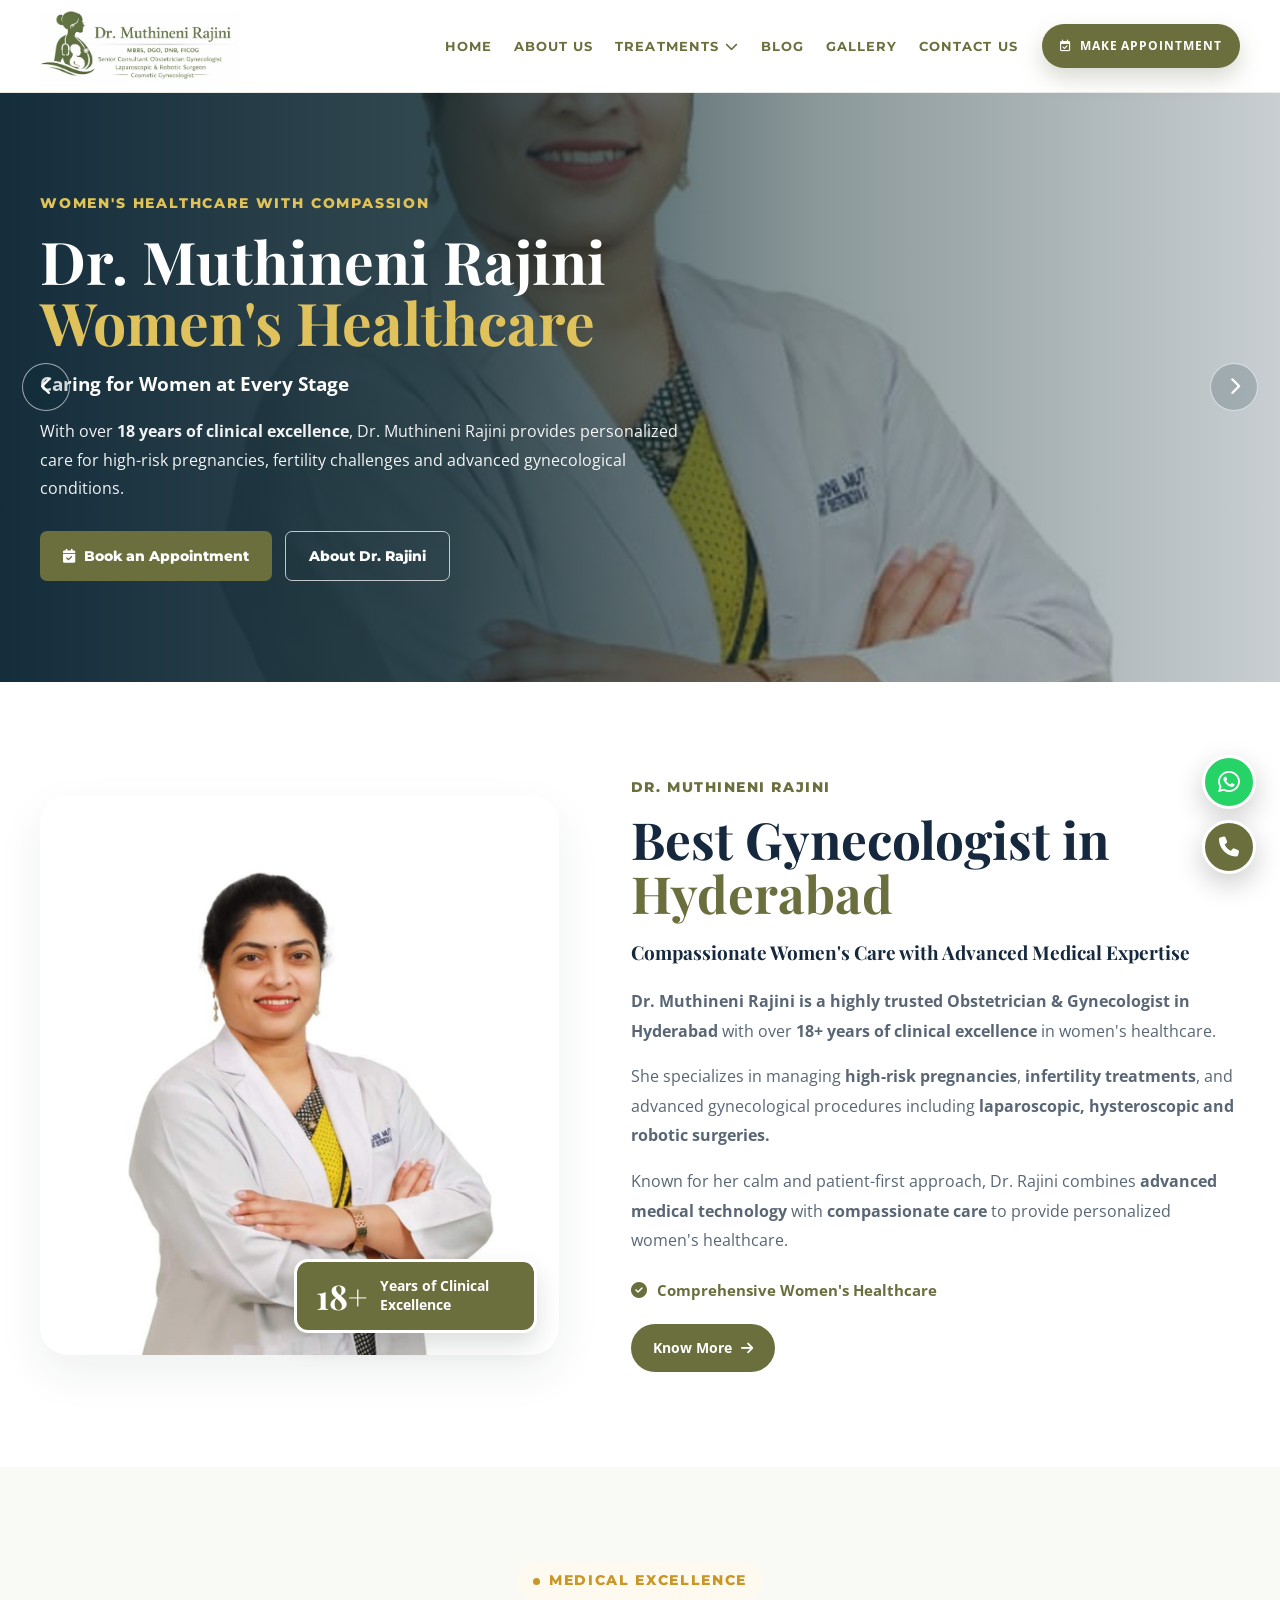
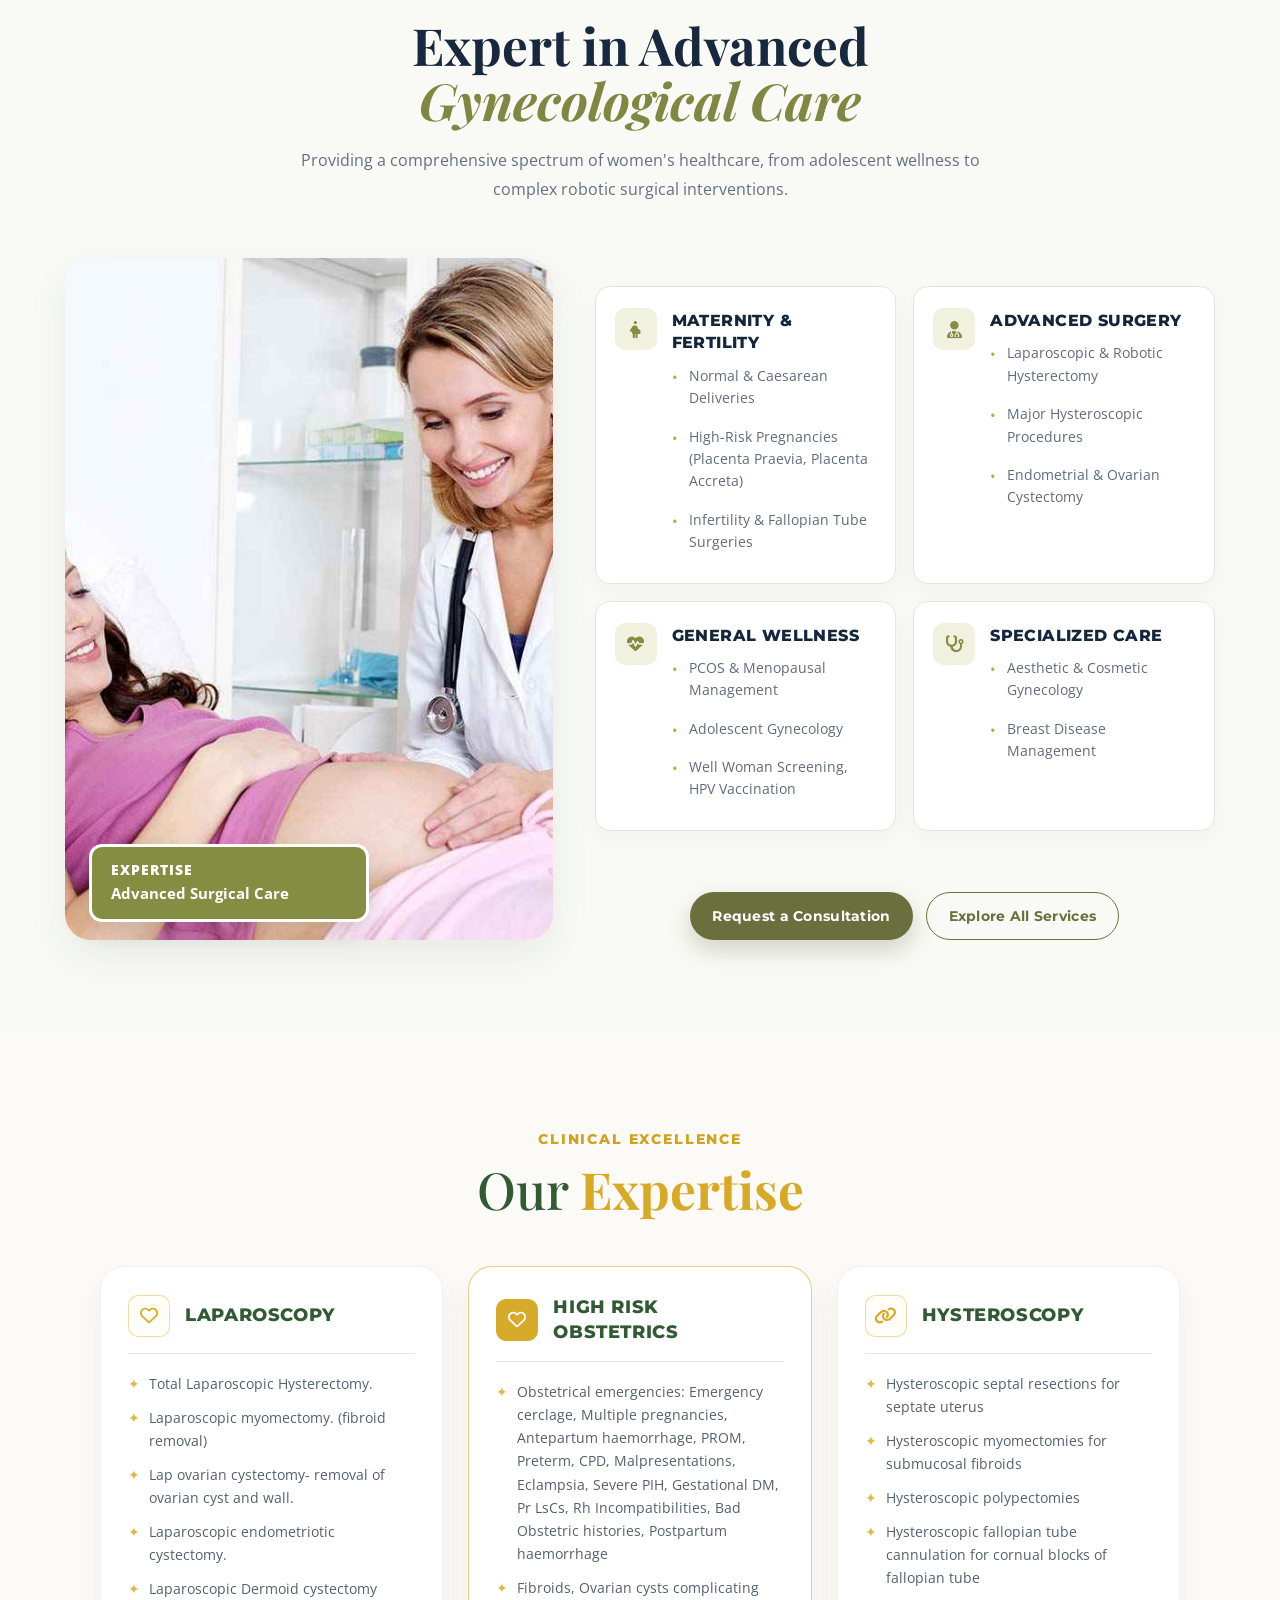
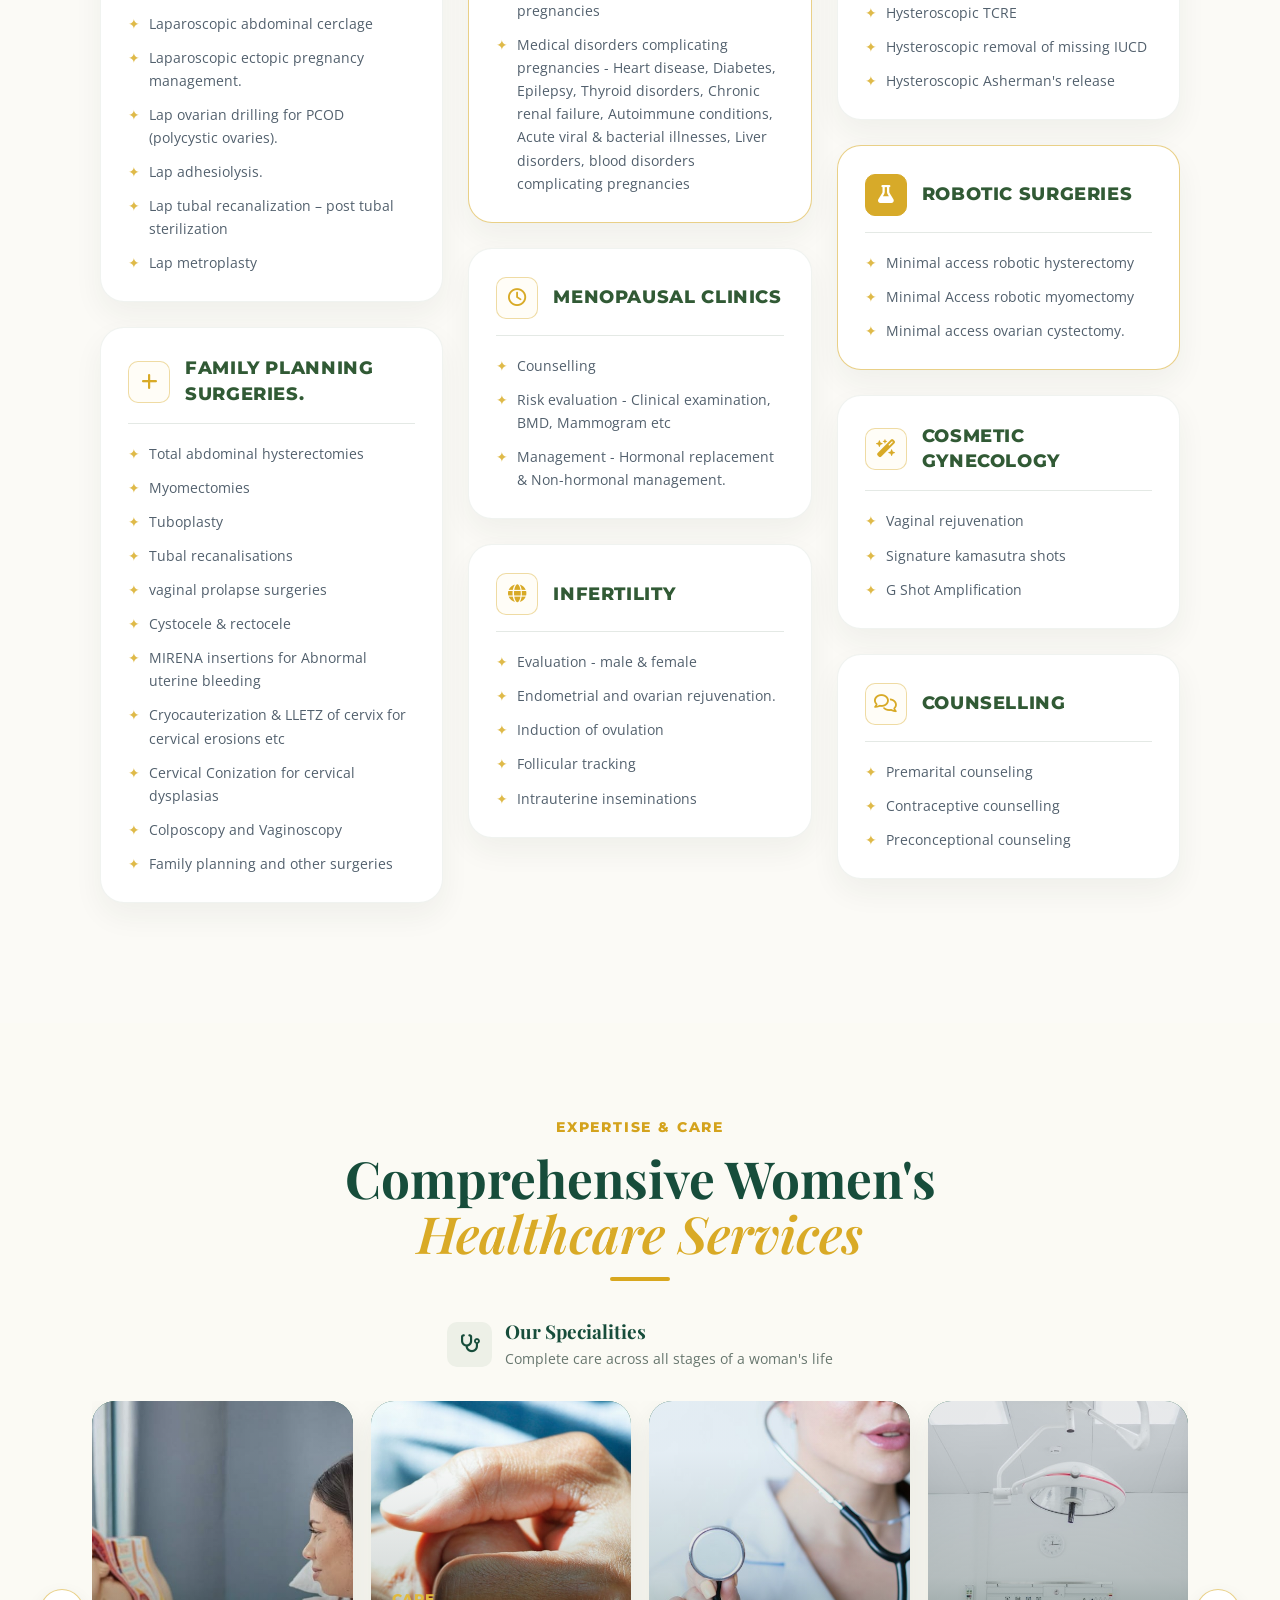
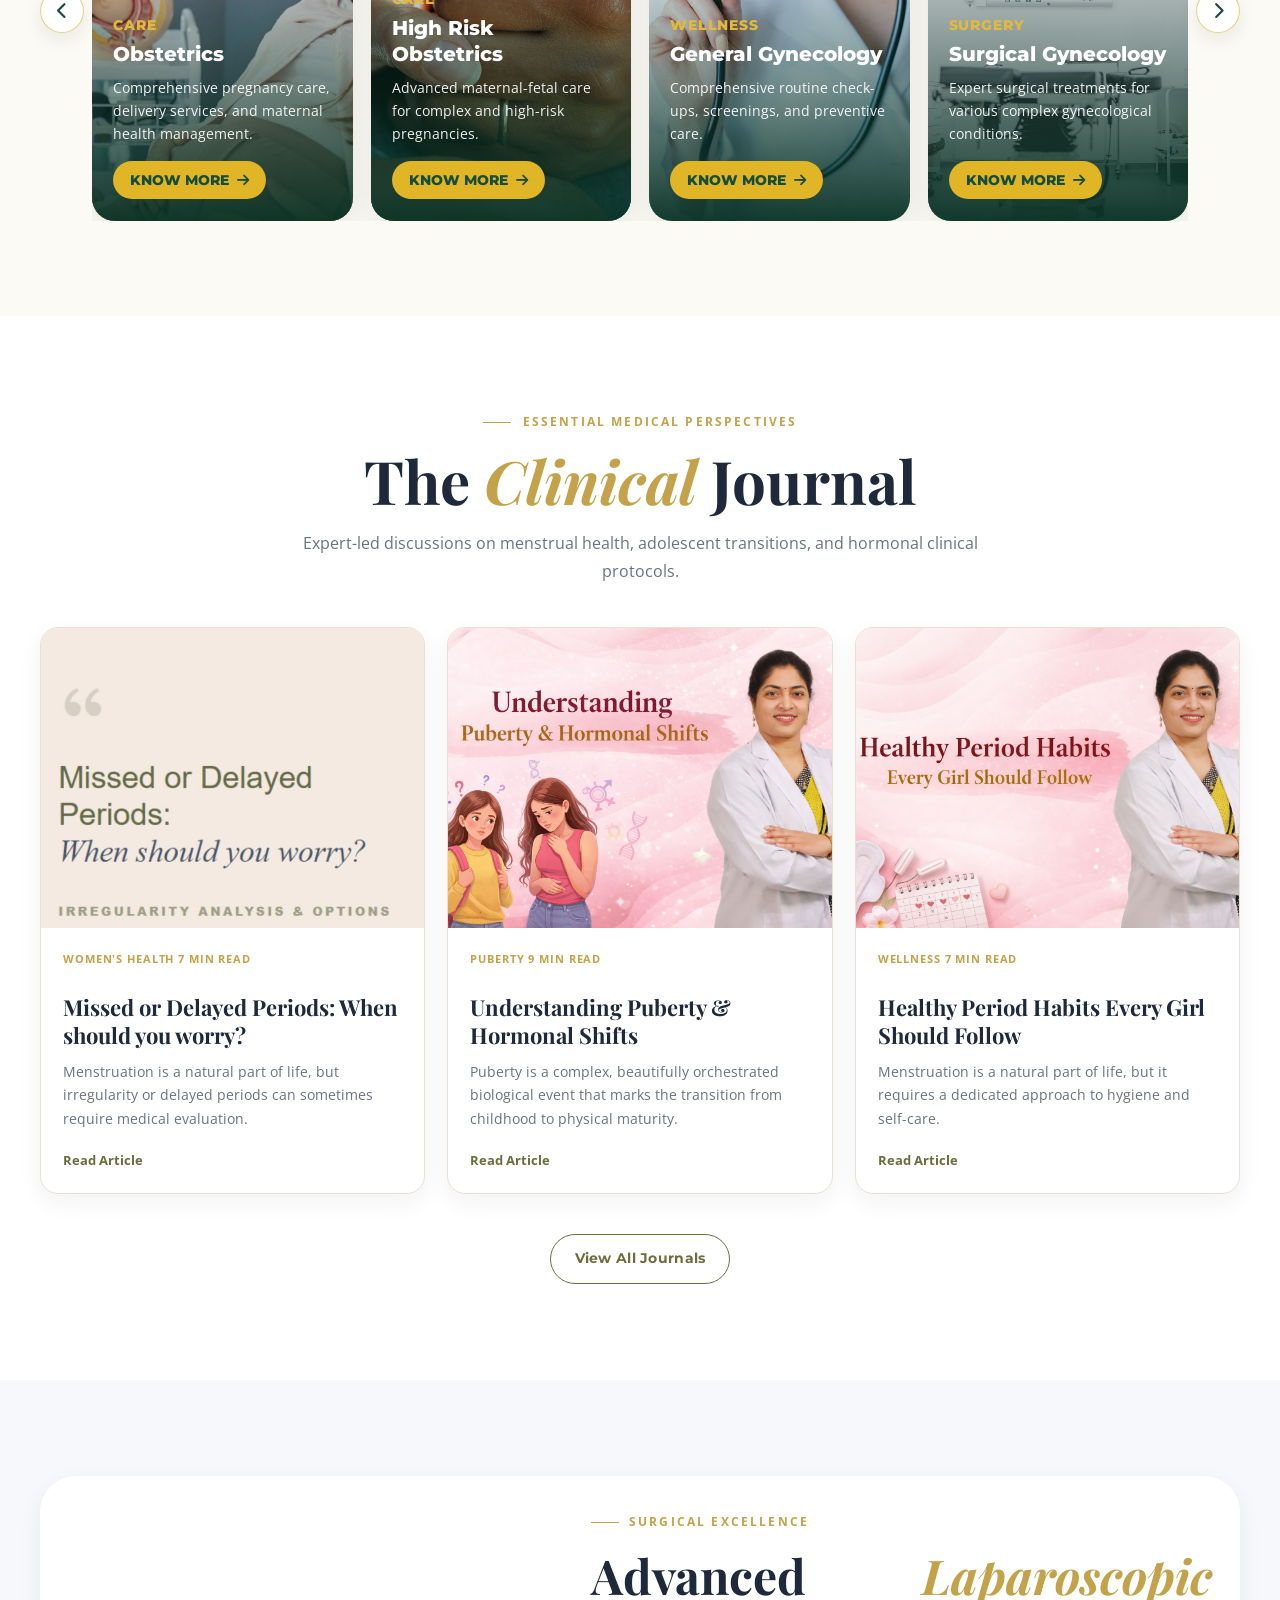
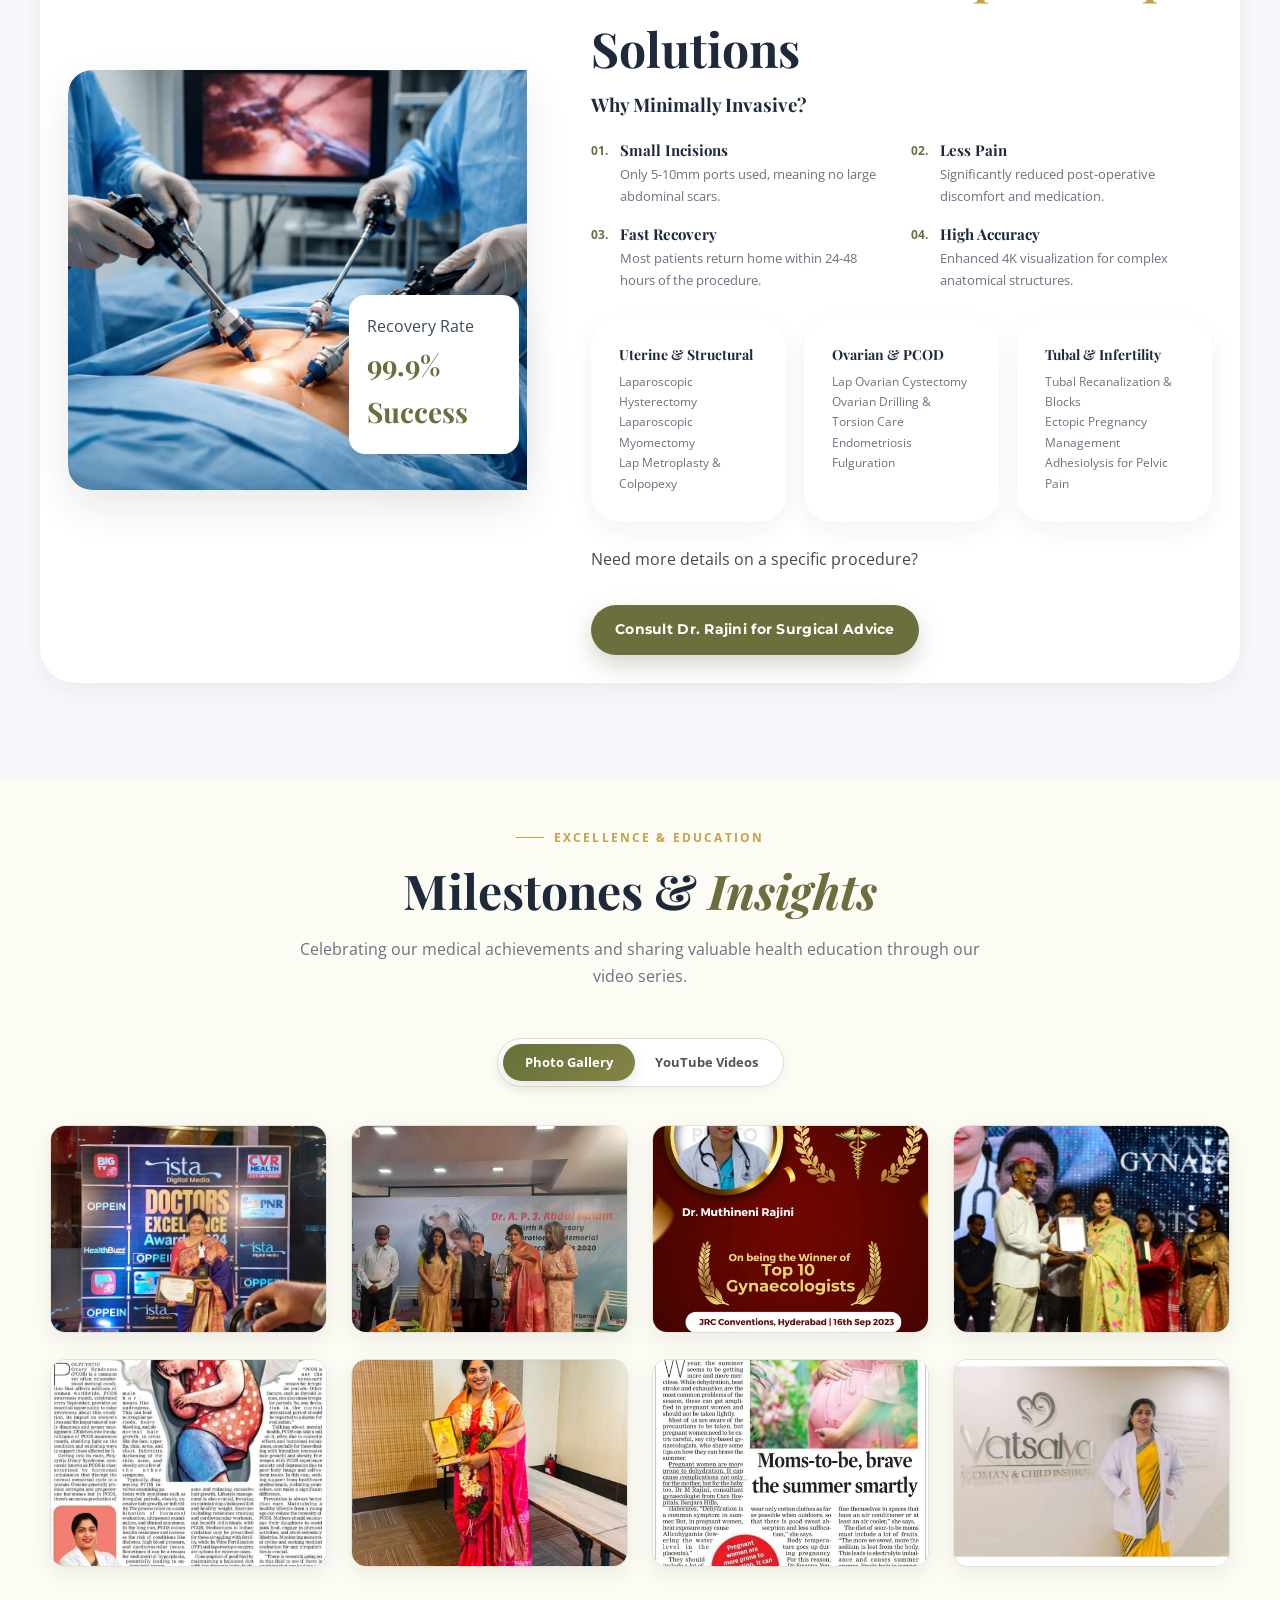
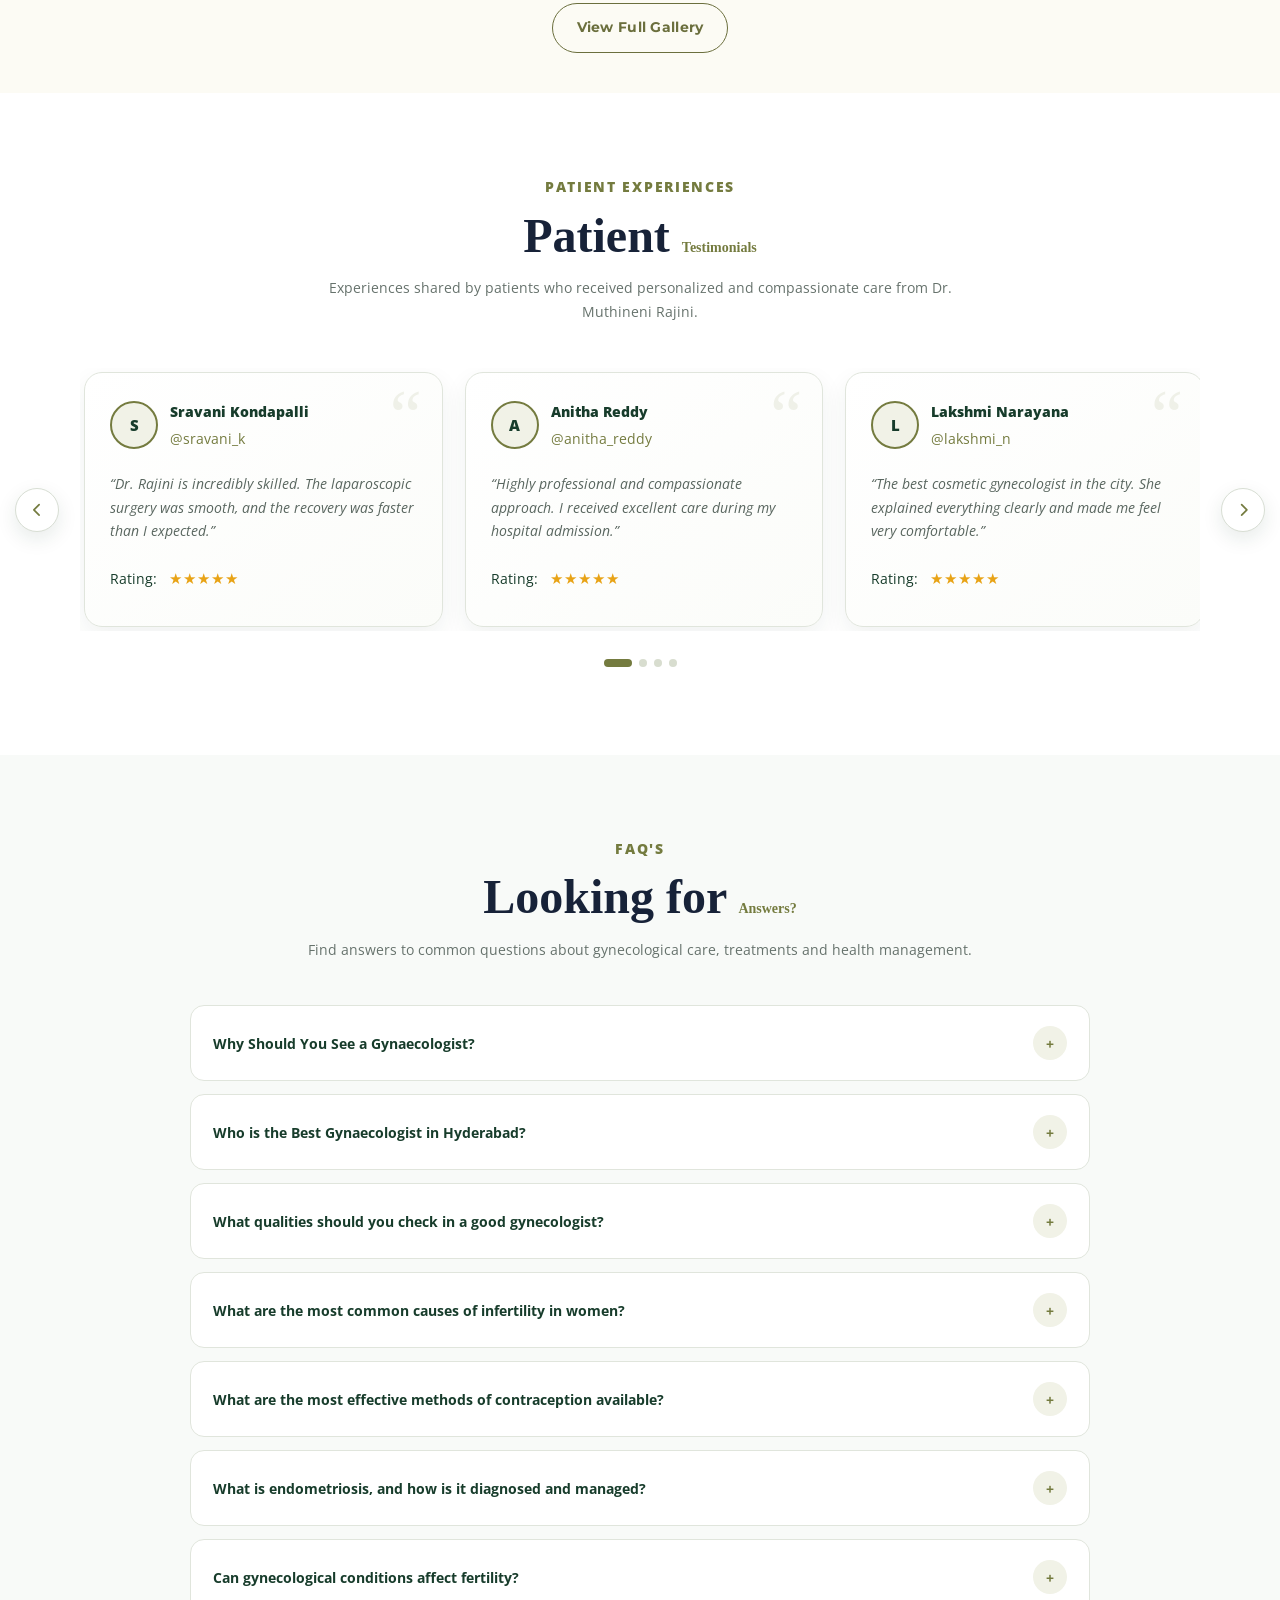
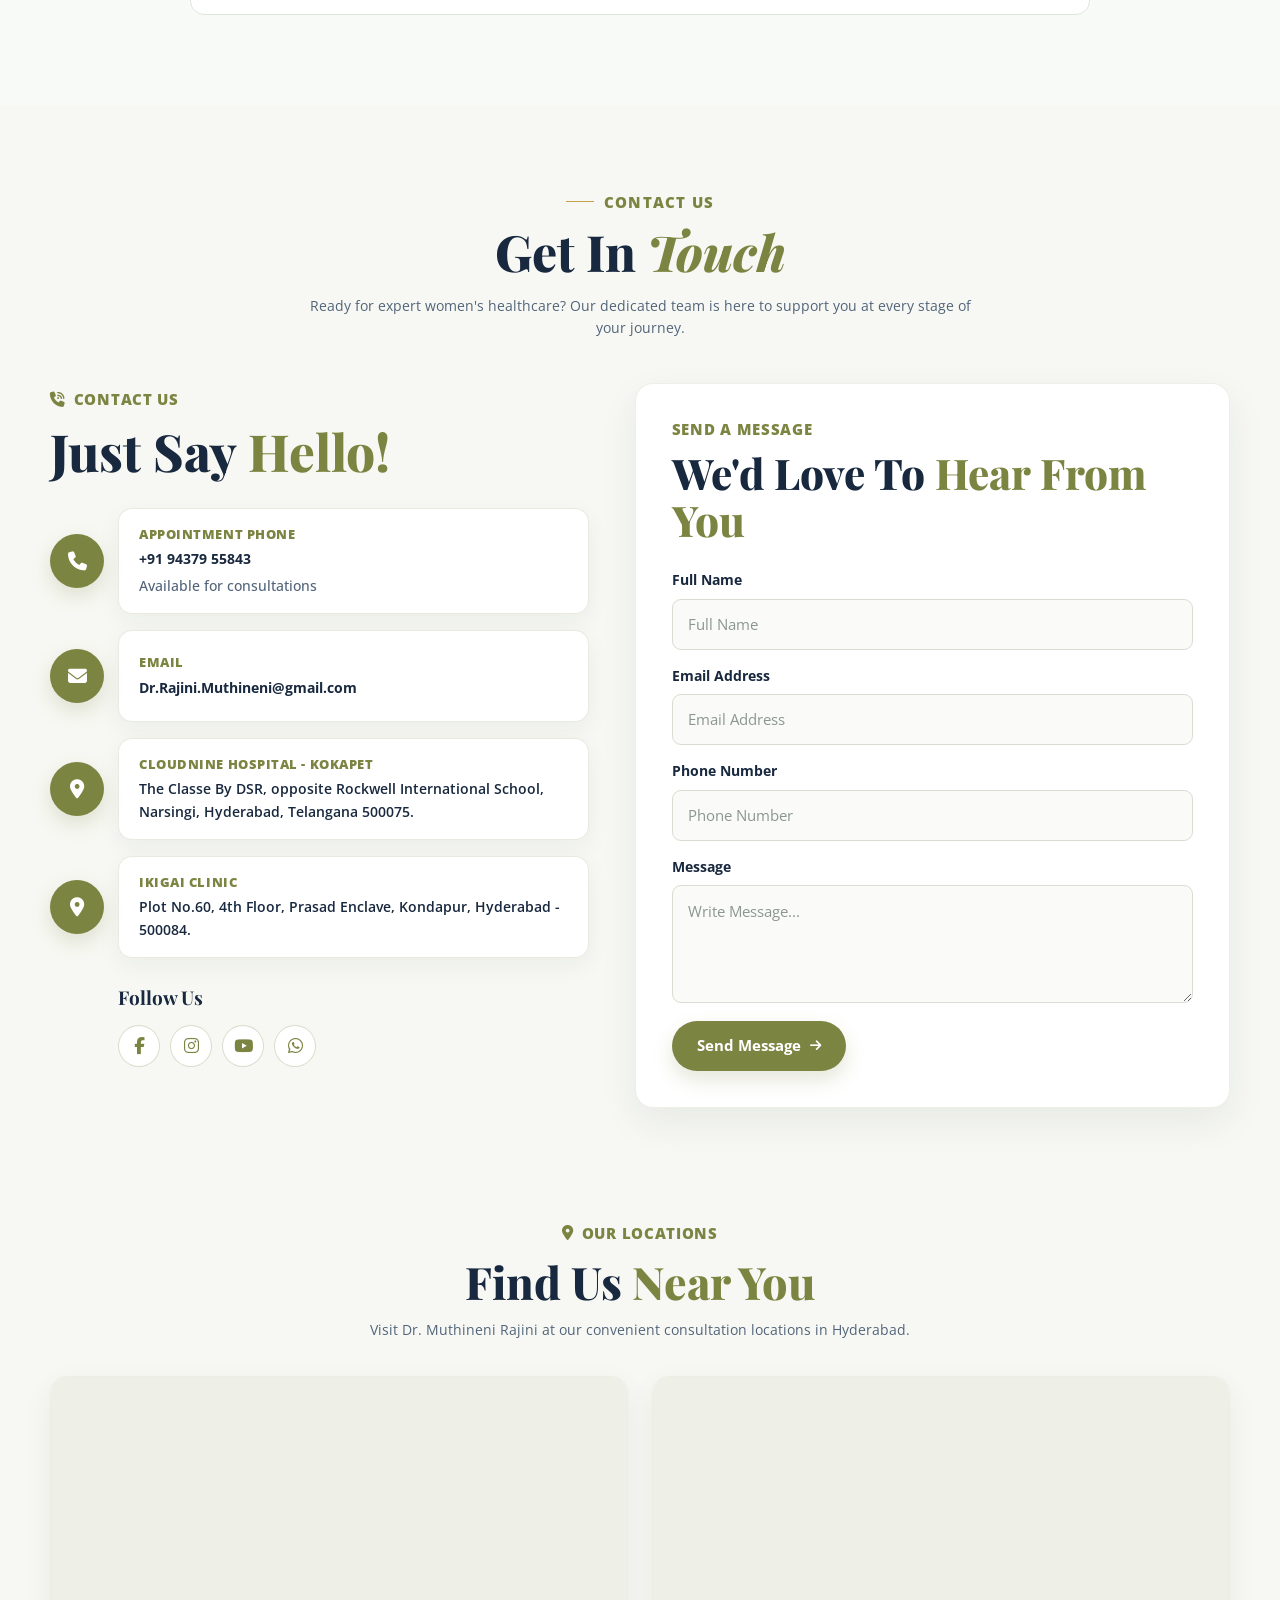
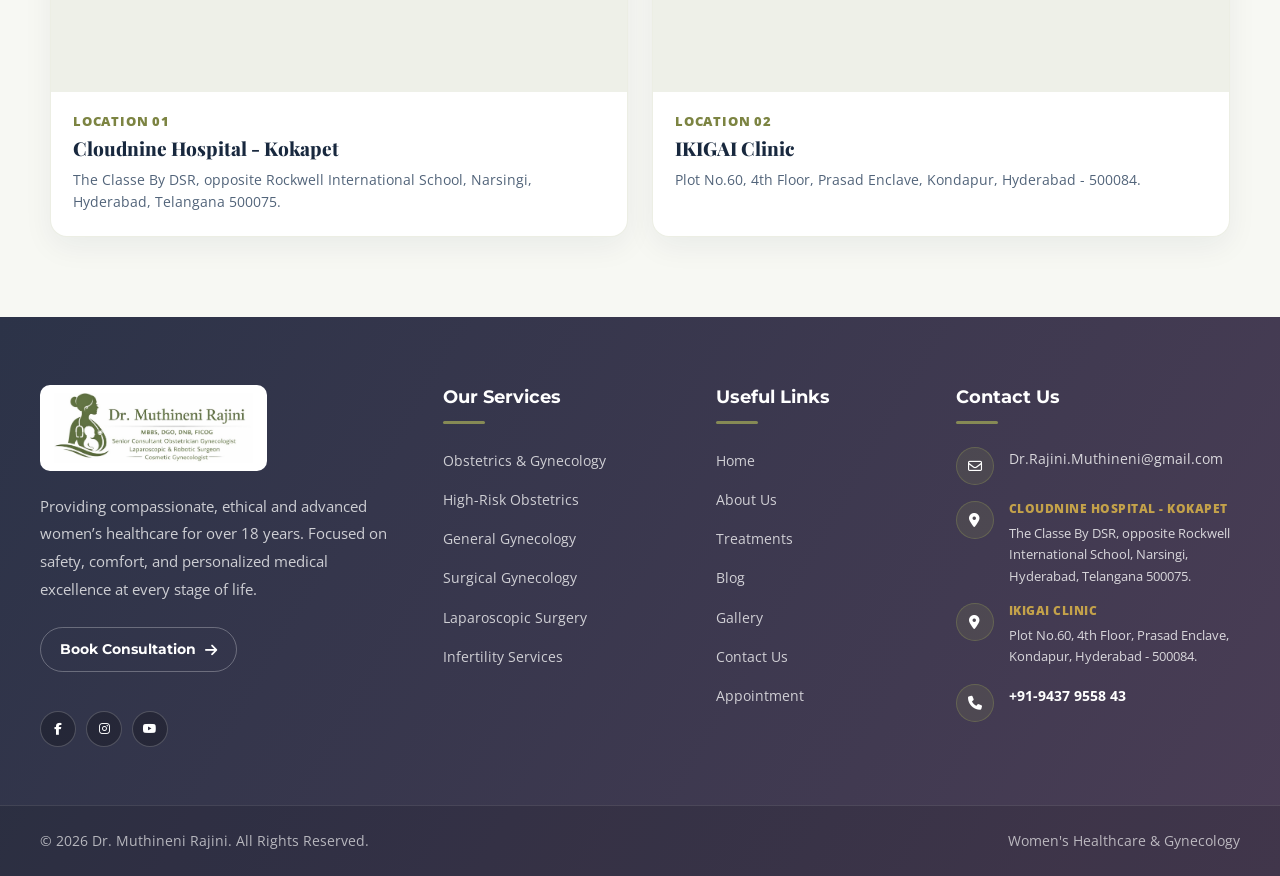
==== index.html @ 9355c9af "first commit" ====
<!DOCTYPE html>
<html lang="en">
<head>
    <meta charset="UTF-8">

    <meta
        name="viewport"
        content="width=device-width, initial-scale=1.0"
    >

    <meta
        name="description"
        content="Dr. Muthineni Rajini - Obstetrician & Gynecologist in Hyderabad. Expert care in high-risk pregnancy, infertility, laparoscopic, hysteroscopic and robotic surgeries."
    >

    <title>Dr. Muthineni Rajini - Obstetrician & Gynecologist</title>
    <link
        rel="icon"
        type="image/jpeg"
        href="assets/images/logo-url.jpg"
    >
    
    <!-- Main Stylesheet -->
    <link rel="stylesheet" href="css/style.css">
    <link rel="stylesheet" href="css/home.css">
    <link rel="stylesheet" href="css/gallery.css">
    <link rel="stylesheet" href="css/contact.css">
    <link
        rel="stylesheet"
        href="css/shared-sections.css"
    >
    <link rel="shortcut icon" href="assets/images/owner.jpg" type="image/jpeg">

    <!-- Google Fonts -->
    <link rel="preconnect" href="https://fonts.googleapis.com">
    <link rel="preconnect" href="https://fonts.gstatic.com" crossorigin>

    <link
        href="https://fonts.googleapis.com/css2?family=Playfair+Display:ital,wght@0,500;0,600;0,700;1,500;1,600;1,700&family=Montserrat:wght@500;600;700;800&family=Open+Sans:wght@400;500;600;700&display=swap"
        rel="stylesheet"
    >
    <link
    rel="stylesheet"
    href="https://cdnjs.cloudflare.com/ajax/libs/font-awesome/6.5.2/css/all.min.css"
/>
</head>

<body>

<!-- Header is injected here by js/components.js from components/header.html -->
<div id="site-header"></div>


<main>

<!-- =========================================================
     HOME HERO SLIDER
========================================================= -->

<section class="home-hero" id="home">

    <div class="home-hero-track" id="homeHeroTrack">

        <!-- ================= SLIDE 1 ================= -->
        <article class="home-hero-slide active">

            <div class="home-hero-bg">
                <img
                    src="assets/images/owner.jpg"
                    alt="Dr. Muthineni Rajini"
                >
            </div>

            <div class="home-hero-overlay"></div>

            <div class="container home-hero-container">

                <div class="home-hero-content">

                    <div class="home-hero-eyebrow">
                        WOMEN'S HEALTHCARE WITH COMPASSION
                    </div>

                    <h1>
                        Dr. Muthineni Rajini
                        <span>Women's Healthcare</span>
                    </h1>

                    <h3>
                        Caring for Women at Every Stage
                    </h3>

                    <p>
                        With over
                        <strong>18 years of clinical excellence</strong>,
                        Dr. Muthineni Rajini provides personalized care
                        for high-risk pregnancies, fertility challenges
                        and advanced gynecological conditions.
                    </p>

                    <div class="home-hero-actions">

                        <a
                            href="appointment.html"
                            class="home-primary-btn"
                        >
                            <i class="fa-solid fa-calendar-check"></i>
                            Book an Appointment
                        </a>

                        <a
                            href="about.html"
                            class="home-outline-btn"
                        >
                            About Dr. Rajini
                        </a>

                    </div>

                </div>

            </div>

        </article>


        <!-- ================= SLIDE 2 ================= -->
        <article class="home-hero-slide">

            <div class="home-hero-bg">
                <img
                    src="assets/images/doctor-clinical.jpg"
                    alt="Advanced Gynecological Care"
                >
            </div>

            <div class="home-hero-overlay"></div>

            <div class="container home-hero-container">

                <div class="home-hero-content">

                    <div class="home-hero-eyebrow">
                        MEDICAL EXCELLENCE
                    </div>

                    <h2>
                        Advanced Gynecological
                        <span>Care You Can Trust</span>
                    </h2>

                    <h3>
                        Advanced Care. Personalized Attention.
                    </h3>

                    <p>
                        Comprehensive women's healthcare from maternity
                        and fertility care to laparoscopic, hysteroscopic
                        and robotic procedures.
                    </p>

                    <div class="home-hero-actions">

                        <a
                            href="treatments.html"
                            class="home-primary-btn"
                        >
                            Explore Treatments
                            <i class="fa-solid fa-arrow-right"></i>
                        </a>

                        <a
                            href="appointment.html"
                            class="home-outline-btn"
                        >
                            Schedule Visit
                        </a>

                    </div>

                </div>

            </div>

        </article>


        <!-- ================= SLIDE 3 ================= -->
        <article class="home-hero-slide">

            <div class="home-hero-bg">
                <img
                    src="assets/images/laparoscopic-surgery.jpg"
                    alt="Advanced Laparoscopic Surgery"
                >
            </div>

            <div class="home-hero-overlay"></div>

            <div class="container home-hero-container">

                <div class="home-hero-content">

                    <div class="home-hero-eyebrow">
                        MINIMALLY INVASIVE SURGERY
                    </div>

                    <h2>
                        Advanced
                        <span>Laparoscopic Solutions</span>
                    </h2>

                    <h3>
                        Precision Care with Modern Techniques
                    </h3>

                    <p>
                        Modern minimally invasive approaches designed
                        for smaller incisions, reduced discomfort and
                        faster recovery.
                    </p>

                    <div class="home-hero-actions">

                        <a
                            href="#laparoscopy"
                            class="home-primary-btn"
                        >
                            Know More
                            <i class="fa-solid fa-arrow-right"></i>
                        </a>

                    </div>

                </div>

            </div>

        </article>

    </div>


    <!-- HERO LEFT ARROW -->
    <button
        class="home-hero-arrow home-hero-prev"
        id="homeHeroPrev"
        type="button"
        aria-label="Previous slide"
    >
        <i class="fa-solid fa-chevron-left"></i>
    </button>


    <!-- HERO RIGHT ARROW -->
    <button
        class="home-hero-arrow home-hero-next"
        id="homeHeroNext"
        type="button"
        aria-label="Next slide"
    >
        <i class="fa-solid fa-chevron-right"></i>
    </button>


    <!-- HERO DOTS -->
    <div
        class="home-hero-dots"
        id="homeHeroDots"
    ></div>

</section>



<!-- =========================================================
     HOME ABOUT
========================================================= -->

<section class="home-about-new section" id="about">

    <div class="container home-about-new-grid">


        <!-- ================= LEFT IMAGE ================= -->
        <div class="home-about-new-visual fade-up">

            <div class="home-about-new-image">

                <img
                    src="assets/images/owner.jpg"
                    alt="Dr. Muthineni Rajini"
                >

            </div>


            <div class="home-about-experience">

                <strong>
                    18+
                </strong>

                <span>
                    Years of Clinical Excellence
                </span>

            </div>

        </div>


        <!-- ================= RIGHT CONTENT ================= -->
        <div class="home-about-new-content fade-up">

            <div class="home-section-eyebrow">
                DR. MUTHINENI RAJINI
            </div>


            <h2>
                Best Gynecologist in
                <span>Hyderabad</span>
            </h2>


            <h3>
                Compassionate Women's Care with
                Advanced Medical Expertise
            </h3>


            <p>
                <strong>
                    Dr. Muthineni Rajini is a highly trusted
                    Obstetrician &amp; Gynecologist in Hyderabad
                </strong>
                with over
                <strong>18+ years of clinical excellence</strong>
                in women's healthcare.
            </p>


            <p>
                She specializes in managing
                <strong>high-risk pregnancies</strong>,
                <strong>infertility treatments</strong>,
                and advanced gynecological procedures including
                <strong>
                    laparoscopic, hysteroscopic and robotic surgeries.
                </strong>
            </p>


            <p>
                Known for her calm and patient-first approach,
                Dr. Rajini combines
                <strong>advanced medical technology</strong>
                with
                <strong>compassionate care</strong>
                to provide personalized women's healthcare.
            </p>


            <div class="home-about-check">

                <i class="fa-solid fa-circle-check"></i>

                <span>
                    Comprehensive Women's Healthcare
                </span>

            </div>


            <a
                href="about.html"
                class="home-about-button"
            >
                Know More

                <i class="fa-solid fa-arrow-right"></i>
            </a>

        </div>

    </div>

</section>


<!-- =========================================================
     MEDICAL EXCELLENCE
========================================================= -->
<section class="medical-excellence-section section">

    <div class="container">

        <!-- TOP CENTER CONTENT -->
        <div class="excellence-heading fade-up">

            <div class="section-label pill-label">
                Medical Excellence
            </div>

            <h2>
                Expert in Advanced
                <span>Gynecological Care</span>
            </h2>

            <p>
                Providing a comprehensive spectrum of women's
                healthcare, from adolescent wellness to complex
                robotic surgical interventions.
            </p>

        </div>


        <!-- IMAGE + BOXES -->
        <div class="excellence-body">

            <!-- LEFT IMAGE -->
            <div class="excellence-photo fade-up">

                <img
                    src="assets/images/doctor-clinical.jpg"
                    alt="Maternity and gynecological care"
                >

                <!-- SMALL IMAGE BADGE -->
                <div class="expertise-float">

                    <span>
                        Expertise
                    </span>

                    <strong>
                        Advanced Surgical Care
                    </strong>

                </div>

            </div>


            <!-- RIGHT BOXES -->
            <div class="excellence-right fade-up">

                <div class="excellence-lists">

                    <!-- 1 -->
                    <div class="excellence-list-card">

                        <div class="excellence-list-icon">
                            <i class="fa-solid fa-person-pregnant"></i>
                        </div>

                        <div>
                            <h3>
                                Maternity &amp; Fertility
                            </h3>

                            <ul>
                                <li>
                                    Normal &amp; Caesarean Deliveries
                                </li>

                                <li>
                                    High-Risk Pregnancies
                                    (Placenta Praevia, Placenta Accreta)
                                </li>

                                <li>
                                    Infertility &amp; Fallopian Tube Surgeries
                                </li>
                            </ul>
                        </div>

                    </div>


                    <!-- 2 -->
                    <div class="excellence-list-card">

                        <div class="excellence-list-icon">
                            <i class="fa-solid fa-user-doctor"></i>
                        </div>

                        <div>
                            <h3>
                                Advanced Surgery
                            </h3>

                            <ul>
                                <li>
                                    Laparoscopic &amp; Robotic Hysterectomy
                                </li>

                                <li>
                                    Major Hysteroscopic Procedures
                                </li>

                                <li>
                                    Endometrial &amp; Ovarian Cystectomy
                                </li>
                            </ul>
                        </div>

                    </div>


                    <!-- 3 -->
                    <div class="excellence-list-card">

                        <div class="excellence-list-icon">
                            <i class="fa-solid fa-heart-pulse"></i>
                        </div>

                        <div>
                            <h3>
                                General Wellness
                            </h3>

                            <ul>
                                <li>
                                    PCOS &amp; Menopausal Management
                                </li>

                                <li>
                                    Adolescent Gynecology
                                </li>

                                <li>
                                    Well Woman Screening, HPV Vaccination
                                </li>
                            </ul>
                        </div>

                    </div>


                    <!-- 4 -->
                    <div class="excellence-list-card">

                        <div class="excellence-list-icon">
                            <i class="fa-solid fa-stethoscope"></i>
                        </div>

                        <div>
                            <h3>
                                Specialized Care
                            </h3>

                            <ul>
                                <li>
                                    Aesthetic &amp; Cosmetic Gynecology
                                </li>

                                <li>
                                    Breast Disease Management
                                </li>
                            </ul>
                        </div>

                    </div>

                </div>


                <!-- BUTTONS -->
                <div class="excellence-actions">

                    <a
                        href="#contact"
                        class="btn btn-primary"
                    >
                        Request a Consultation
                    </a>

                    <a
                        href="#services"
                        class="btn btn-outline"
                    >
                        Explore All Services
                    </a>

                </div>

            </div>

        </div>

    </div>

</section>

<!-- =========================================================
     CLINICAL EXCELLENCE / OUR EXPERTISE
     Cards generated from js/home-sections.js
========================================================= -->
<section class="home-expertise-section section" id="expertise">

    <div class="container">

        <div class="home-expertise-heading fade-up">
            <span class="home-expertise-eyebrow">
                CLINICAL EXCELLENCE
            </span>

            <h2>
                Our <em>Expertise</em>
            </h2>

            <!-- <span class="home-heading-line"></span> -->
        </div>

        <!-- ALL CARDS COME FROM home-sections.js -->
        <div
            class="home-expertise-masonry"
            id="homeExpertiseGrid"
        ></div>

    </div>

</section>

<!-- =========================================================
     COMPREHENSIVE WOMEN'S HEALTHCARE SERVICES
========================================================= -->
<section class="home-healthcare-section section" id="services">

    <div class="container">

        <div class="home-healthcare-heading fade-up">

            <span class="home-healthcare-eyebrow">
                EXPERTISE &amp; CARE
            </span>

            <h2>
                Comprehensive Women's
                <em>Healthcare Services</em>
            </h2>

            <span class="home-healthcare-line"></span>

        </div>


        <div class="home-specialities-title">

            <div class="home-specialities-icon">
                <i class="fa-solid fa-stethoscope"></i>
            </div>

            <div>
                <h3>Our Specialities</h3>

                <p>
                    Complete care across all stages of a woman's life
                </p>
            </div>

        </div>


        <div class="home-healthcare-slider">

            <button
                type="button"
                class="healthcare-arrow healthcare-prev"
                aria-label="Previous service"
            >
                <i class="fa-solid fa-chevron-left"></i>
            </button>


            <div
                class="home-healthcare-viewport"
                id="homeServicesViewport"
            >
                <div
                    class="home-healthcare-track"
                    id="homeServicesTrack"
                ></div>
            </div>


            <button
                type="button"
                class="healthcare-arrow healthcare-next"
                aria-label="Next service"
            >
                <i class="fa-solid fa-chevron-right"></i>
            </button>

        </div>

    </div>

</section>

<!-- =========================================================
     CLINICAL JOURNAL
========================================================= -->

<section
    class="journal-section section"
    id="blog"
>

    <div class="container">


        <div class="journal-heading-row fade-up">

            <div class="journal-heading-content">

                <div class="section-label">
                    Essential Medical Perspectives
                </div>

                <h2>
                    The <em>Clinical</em> Journal
                </h2>

                <p>
                    Expert-led discussions on menstrual health,
                    adolescent transitions, and hormonal clinical
                    protocols.
                </p>

            </div>

        </div>


        <div
            class="journal-grid"
            data-home-blog-component
        ></div>


        <div class="section-actions centered">

            <a
                href="blog.html"
                class="btn btn-outline"
            >
                View All Journals
            </a>

        </div>


    </div>

</section>


<!-- =========================================================
     LAPAROSCOPIC SOLUTIONS
========================================================= -->

<!-- <section class="laparoscopy-section section"> -->
    <section
    class="laparoscopy-section section"
    id="laparoscopy"
>

    <div class="container laparoscopy-container">


        <div class="laparoscopy-image-column fade-up">

            <div class="laparoscopy-image-wrapper">

                <img
                    src="assets/images/laparoscopic-surgery.jpg"
                    alt="Laparoscopic Surgery"
                >

            </div>

            <div class="laparoscopy-success-card">

                <span>
                    Recovery Rate
                </span>

                <strong>
                    99.9% Success
                </strong>

            </div>

        </div>


        <div class="laparoscopy-content fade-up">

            <div class="section-label">
                Surgical Excellence
            </div>

            <h2 class="lap-title">
                <span>Advanced</span>
                <em>Laparoscopic</em>
                <span>Solutions</span>
            </h2>


            <div class="laparoscopy-intro">

                <h3>
                    Why Minimally Invasive?
                </h3>

            </div>


            <div class="laparoscopy-benefits">


                <div class="laparoscopy-benefit">

                    <span class="benefit-number">
                        01.
                    </span>

                    <div>

                        <h4>
                            Small Incisions
                        </h4>

                        <p>
                            Only 5-10mm ports used, meaning no
                            large abdominal scars.
                        </p>

                    </div>

                </div>


                <div class="laparoscopy-benefit">

                    <span class="benefit-number">
                        02.
                    </span>

                    <div>

                        <h4>
                            Less Pain
                        </h4>

                        <p>
                            Significantly reduced post-operative
                            discomfort and medication.
                        </p>

                    </div>

                </div>


                <div class="laparoscopy-benefit">

                    <span class="benefit-number">
                        03.
                    </span>

                    <div>

                        <h4>
                            Fast Recovery
                        </h4>

                        <p>
                            Most patients return home within
                            24-48 hours of the procedure.
                        </p>

                    </div>

                </div>


                <div class="laparoscopy-benefit">

                    <span class="benefit-number">
                        04.
                    </span>

                    <div>

                        <h4>
                            High Accuracy
                        </h4>

                        <p>
                            Enhanced 4K visualization for complex
                            anatomical structures.
                        </p>

                    </div>

                </div>

            </div>


            <div class="procedure-groups">


                <div class="procedure-group">

                    <h4>
                        Uterine &amp; Structural
                    </h4>

                    <ul>

                        <li>
                            Laparoscopic Hysterectomy
                        </li>

                        <li>
                            Laparoscopic Myomectomy
                        </li>

                        <li>
                            Lap Metroplasty &amp; Colpopexy
                        </li>

                    </ul>

                </div>


                <div class="procedure-group">

                    <h4>
                        Ovarian &amp; PCOD
                    </h4>

                    <ul>

                        <li>
                            Lap Ovarian Cystectomy
                        </li>

                        <li>
                            Ovarian Drilling &amp; Torsion Care
                        </li>

                        <li>
                            Endometriosis Fulguration
                        </li>

                    </ul>

                </div>


                <div class="procedure-group">

                    <h4>
                        Tubal &amp; Infertility
                    </h4>

                    <ul>

                        <li>
                            Tubal Recanalization &amp; Blocks
                        </li>

                        <li>
                            Ectopic Pregnancy Management
                        </li>

                        <li>
                            Adhesiolysis for Pelvic Pain
                        </li>

                    </ul>

                </div>

            </div>


            <div class="laparoscopy-cta">

                <p>
                    Need more details on a specific procedure?
                </p>

                <a
                    href="#contact"
                    class="btn btn-primary"
                >
                    Consult Dr. Rajini for Surgical Advice
                </a>

            </div>

        </div>

    </div>

</section>


     <!-- GALLERY / MILESTONES -->


<!-- =========================================================
     GALLERY
========================================================= -->

<section
    class="gallery-section section"
    id="media-gallery"
>

    <div class="container">


        <div class="section-heading centered fade-up">

            <div class="section-label">
                Excellence &amp; Education
            </div>

            <h2>
                Milestones &amp;
                <span>Insights</span>
            </h2>

            <p>
                Celebrating our medical achievements and sharing
                valuable health education through our video series.
            </p>

        </div>


        <div
            class="gallery-common-wrapper home-gallery-wrapper"
            data-gallery-component
            data-home-gallery
        ></div>


    </div>

</section>

<!-- =========================================================
     FAQ
========================================================= -->
<div
    id="home-testimonials"
    data-shared-component="testimonials-section.html"
></div>


<!-- =========================================================
     REUSABLE FAQ
========================================================= -->

<div
    id="home-faq"
    data-shared-component="faq-section.html"
></div>



<!-- =========================================================
     CONTACT / QUICK CONSULTATION
========================================================= -->

<section
    class="home-contact-section"
    id="contact"
>

    <div class="container">

        <div class="section-heading centered fade-up">

            <div class="section-label">
                Contact Us
            </div>


            <h2>
                Get In
                <span>Touch</span>
            </h2>


            <p>

                Ready for expert women's healthcare?
                Our dedicated team is here to support you
                at every stage of your journey.

            </p>

        </div>

    </div>

    <div data-contact-component="home"></div>
</section>


</main>


<!-- Footer, floating actions, back-to-top and mobile bottom nav
     are injected here by js/components.js from components/footer.html -->
<div id="site-footer"></div>



<!-- =========================================================
     JAVASCRIPT
========================================================= -->

<script src="js/components.js"></script>
<script src="js/gallery-data.js"></script>
<script src="js/gallery-component.js"></script>
<script src="js/blog-data.js"></script>
<script src="js/blog-component.js"></script>
<script src="js/shared-sections.js"></script>
<script src="js/contact-component.js"></script>
<script src="js/home-sections.js"></script>
<script src="js/script.js"></script>


</body>
</html>
---- css/style.css ----
@import url("https://fonts.googleapis.com/css2?family=Playfair+Display:ital,wght@0,500;0,600;0,700;1,500;1,600;1,700&family=Montserrat:wght@500;600;700;800&family=Open+Sans:wght@400;500;600;700&display=swap");


:root {
    --primary: #6b6f3d;
    --primary-dark: #575a32;
    --primary-light: #868a55;
    --secondary: #f6f1e8;
    --accent: #c4a24a;
    --gold: #c4a24a;
    --pink: #e11d8f;
    --background: #ffffff;
    --surface: #f7f4ee;
    --text: #3f4a55;
    --muted: #6b7280;
    --dark: #1e293b;
    --white: #ffffff;
    --border: #eadfd4;
    --shadow-sm: 0 8px 24px rgba(31, 41, 51, 0.06);
    --shadow: 0 18px 40px rgba(31, 41, 51, 0.1);
    --radius: 22px;
    --radius-lg: 32px;
    --container: 1200px;
    --header-height: 92px;
    --font-heading: "Playfair Display", Georgia, serif;
    --font-body: "Open Sans", "Segoe UI", sans-serif;
    --font-ui: "Montserrat", "Segoe UI", sans-serif;
    --transition: 0.25s ease;
}

/* =========================================================
   RESET
========================================================= */

*,
*::before,
*::after {
    box-sizing: border-box;
    margin: 0;
    padding: 0;
}

html {
    scroll-behavior: smooth;
}

body {
    font-family: var(--font-body);
    color: var(--text);
    background: var(--background);
    line-height: 1.7;
    overflow-x: hidden;
}

body.menu-open {
    overflow: hidden;
}

img {
    display: block;
    max-width: 100%;
    height: auto;
}

button,
input,
textarea,
select {
    font-family: inherit;
}

button {
    border: 0;
    background: none;
    cursor: pointer;
}

a {
    color: inherit;
    text-decoration: none;
}

ul {
    list-style: none;
}

h1, h2, h3, h4 {
    font-family: var(--font-heading);
    color: var(--dark);
    font-weight: 700;
    line-height: 1.2;
}

p {
    margin-bottom: 1rem;
}

::selection {
    background: var(--primary);
    color: var(--white);
}

/* =========================================================
   GLOBAL
========================================================= */

#site-header,
#header-placeholder {
    min-height: 0;
}

.container {
    width: min(calc(100% - 48px), var(--container));
    margin-left: auto;
    margin-right: auto;
}

.section {
    padding: 96px 0;
}

.centered,
.center {
    text-align: center;
}

.section-heading {
    margin-bottom: 48px;
}

.section-heading.centered,
.section-heading.center {
    max-width: 760px;
    margin-left: auto;
    margin-right: auto;
}

.section-label {
    display: inline-flex;
    align-items: center;
    gap: 10px;
    margin-bottom: 14px;
    color: var(--accent);
    font-size: 12px;
    font-weight: 700;
    letter-spacing: 0.18em;
    text-transform: uppercase;
}

.section-label::before {
    content: "";
    width: 28px;
    height: 1px;
    background: var(--accent);
}

.section-heading h2,
.about-content h2,
.laparoscopy-content h2,
.faq-heading h2,
.faq-intro h2 {
    margin-bottom: 16px;
    font-size: clamp(32px, 4vw, 48px);
}

.section-heading p {
    max-width: 680px;
    margin: 0 auto;
    color: var(--muted);
}

.btn {
    display: inline-flex;
    align-items: center;
    justify-content: center;
    gap: 10px;
    min-height: 50px;
    padding: 12px 24px;
    border-radius: 999px;
    font-size: 14px;
    font-weight: 700;
    letter-spacing: 0.02em;
    transition: var(--transition);
    white-space: nowrap;
}

.btn-primary {
    color: var(--white);
    background: var(--primary);
    box-shadow: 0 10px 24px rgba(100, 106, 70, 0.28);
}

.btn-primary:hover {
    background: var(--primary-dark);
    transform: translateY(-2px);
}

.btn-outline {
    color: var(--primary);
    border: 1px solid var(--primary);
    background: transparent;
}

.btn-outline:hover {
    color: var(--white);
    background: var(--primary);
}

.section-actions,
.section-buttons {
    display: flex;
    justify-content: center;
    flex-wrap: wrap;
    gap: 12px;
    margin-top: 40px;
}

.page-hero {
    padding: 148px 0 72px;
    background: linear-gradient(180deg, #f7f1ea 0%, #fff 100%);
}

.page-hero-content {
    max-width: 820px;
    margin: 0 auto;
    text-align: center;
}

.page-hero h1 {
    margin-bottom: 16px;
    font-size: clamp(36px, 5vw, 56px);
}

.page-hero p {
    max-width: 680px;
    margin: 0 auto 18px;
    color: var(--muted);
}

.breadcrumb {
    display: flex;
    justify-content: center;
    gap: 8px;
    color: var(--muted);
    font-size: 13px;
}

.breadcrumb a {
    color: var(--primary);
    font-weight: 600;
}

/* =========================================================
   HEADER
========================================================= */

.site-header {
    position: fixed;
    top: 0;
    left: 0;
    z-index: 1000;
    width: 100%;
    overflow: visible;
    background: rgba(255, 255, 255, 0.96);
    border-bottom: 1px solid rgba(100, 106, 70, 0.12);
    backdrop-filter: blur(16px);
}

.site-header.scrolled {
    box-shadow: var(--shadow-sm);
}

.header-container,
.header-inner {
    display: flex;
    align-items: center;
    justify-content: space-between;
    gap: 24px;
    min-height: var(--header-height);
}

.site-logo,
.logo {
    display: flex;
    align-items: center;
    gap: 12px;
    flex-shrink: 0;
    color: var(--dark);
    font-family: var(--font-heading);
    font-weight: 700;
}

.logo-image {
    width: auto;
    height: 70px;
    max-width: 280px;
    object-fit: contain;
    border-radius: 0;
    border: 0;
}

.logo-text-block,
.logo-text {
    display: flex;
    flex-direction: column;
    line-height: 1.25;
}

.logo-main,
.logo-name {
    color: var(--dark);
    font-family: var(--font-heading);
    font-size: 16px;
    font-weight: 700;
}

.logo-sub,
.logo-subtitle {
    color: var(--primary);
    font-size: 10px;
    font-weight: 600;
    letter-spacing: 0.04em;
    text-transform: uppercase;
}

.logo-sub + .logo-sub {
    color: var(--muted);
    text-transform: none;
    letter-spacing: 0;
    font-weight: 500;
}

/* =========================================================
   NAVIGATION
========================================================= */

.desktop-navigation,
.main-nav {
    display: flex;
    align-items: center;
    gap: 22px;
    margin-left: auto;
}

.desktop-navigation > a,
.nav-dropdown-toggle,
.dropdown-toggle,
.dropdown-link,
.nav-link {
    position: relative;
    display: inline-flex;
    align-items: center;
    gap: 6px;
    padding: 28px 0;
    color: var(--primary);
    font-family: var(--font-ui);
    font-size: 13px;
    font-weight: 700;
    letter-spacing: 0.08em;
    text-transform: uppercase;
    white-space: nowrap;
    background: transparent;
}

.desktop-navigation > a:hover,
.desktop-navigation > a.active,
.nav-dropdown-toggle:hover,
.nav-dropdown.open .nav-dropdown-toggle {
    color: var(--primary);
}

.nav-dropdown {
    position: relative;
}

.dropdown-arrow,
.mobile-dropdown-arrow {
    width: 8px;
    height: 8px;
    border-right: 1.5px solid currentColor;
    border-bottom: 1.5px solid currentColor;
    transform: rotate(45deg) translateY(-2px);
}

.nav-dropdown-menu,
.dropdown-menu {
    position: absolute;
    top: calc(100% - 6px);
    left: 0;
    z-index: 1200;
    width: 280px;
    padding: 10px;
    background: var(--white);
    border: 1px solid var(--border);
    border-radius: 14px;
    box-shadow: var(--shadow);
    opacity: 0;
    visibility: hidden;
    pointer-events: none;
    transform: translateY(10px);
    transition: var(--transition);
}

.nav-dropdown:hover .nav-dropdown-menu,
.nav-dropdown:hover .dropdown-menu,
.nav-dropdown.open .nav-dropdown-menu,
.nav-dropdown.open .dropdown-menu,
.nav-dropdown:focus-within .nav-dropdown-menu,
.nav-dropdown:focus-within .dropdown-menu {
    opacity: 1;
    visibility: visible;
    pointer-events: auto;
    transform: translateY(0);
}

.nav-dropdown-menu a,
.dropdown-menu a {
    display: block;
    padding: 10px 12px;
    border-radius: 8px;
    color: var(--text);
    font-size: 13px;
    line-height: 1.4;
}

.nav-dropdown-menu a:hover,
.dropdown-menu a:hover {
    color: var(--primary);
    background: var(--secondary);
}

.header-booking,
.nav-whatsapp,
.whatsapp-nav {
    display: inline-flex;
    align-items: center;
    justify-content: center;
    gap: 8px;
    min-height: 44px;
    padding: 10px 18px;
    flex-shrink: 0;
    color: var(--white);
    background: var(--primary);
    border-radius: 999px;
    font-size: 12px;
    font-weight: 700;
    text-transform: uppercase;
    letter-spacing: 0.04em;
    box-shadow: 0 10px 22px rgba(100, 106, 70, 0.25);
}

.header-booking:hover,
.nav-whatsapp:hover,
.whatsapp-nav:hover {
    background: var(--primary-dark);
}

.whatsapp-icon {
    width: 16px;
    height: 16px;
}

.mobile-menu-btn {
    display: none;
    width: 44px;
    height: 44px;
    flex-direction: column;
    justify-content: center;
    align-items: center;
    gap: 5px;
    background: var(--secondary);
    border-radius: 10px;
}

.mobile-menu-btn span {
    width: 18px;
    height: 2px;
    background: var(--primary);
}



/* =========================================================
   HERO
========================================================= */

.hero-section {
    position: relative;
    min-height: 720px;
    display: flex;
    flex-direction: column;
    justify-content: center;
    padding-top: var(--header-height);
    overflow: hidden;
    background: linear-gradient(180deg, #f4faf7 0%, #ffffff 72%);
}

.hero-background,
.hero-background-shape {
    position: absolute;
    inset: 0;
    pointer-events: none;
    background: radial-gradient(circle at 86% 18%, rgba(196, 165, 116, 0.22), transparent 28%);
}

.hero-container {
    position: relative;
    z-index: 1;
    display: grid;
    grid-template-columns: minmax(0, 1.15fr) minmax(0, 0.85fr);
    align-items: center;
    gap: 48px;
    padding: 48px 0 28px;
}

.hero-content h1 {
    max-width: min(100%, 680px);
    margin-bottom: 22px;
    color: var(--primary);
    font-size: clamp(36px, 4.8vw, 56px);
    line-height: 1.18;
    letter-spacing: -0.02em;
    overflow-wrap: normal;
    word-break: normal;
    hyphens: none;
}

.hero-content h1 span {
    display: block;
    color: var(--gold);
}

.hero-label,
.availability-badge {
    display: inline-flex;
    align-items: center;
    gap: 8px;
    margin-bottom: 22px;
    padding: 8px 14px;
    color: var(--primary);
    background: var(--white);
    border: 1px solid var(--border);
    border-radius: 999px;
    font-size: 12px;
    font-weight: 700;
    letter-spacing: 0.04em;
    text-transform: uppercase;
    box-shadow: var(--shadow-sm);
}

.hero-label::before,
.availability-dot {
    content: "";
    width: 8px;
    height: 8px;
    border-radius: 50%;
    background: #57a65a;
    box-shadow: 0 0 0 5px rgba(87, 166, 90, 0.12);
}

.hero-description {
    max-width: 640px;
    margin-bottom: 28px;
    color: var(--muted);
    font-size: 16px;
    line-height: 1.8;
}

.hero-actions,
.hero-buttons {
    display: flex;
    flex-wrap: wrap;
    align-items: center;
    gap: 20px;
}

.hero-social-proof,
.hero-trust {
    display: flex;
    align-items: center;
    gap: 12px;
}

.hero-avatars {
    display: flex;
}

.hero-avatars img {
    width: 38px;
    height: 38px;
    margin-left: -10px;
    object-fit: cover;
    border: 2px solid var(--white);
    border-radius: 50%;
}

.hero-avatars img:first-child {
    margin-left: 0;
}

.hero-social-proof span {
    font-size: 13px;
    font-weight: 700;
    color: var(--dark);
}

.hero-visual {
    position: relative;
    display: flex;
    justify-content: center;
}

.hero-image-wrapper {
    position: relative;
    width: min(100%, 460px);
    height: 540px;
}

.hero-image-wrapper .hero-image,
.hero-visual .hero-image,
.hero-image img {
    width: 100%;
    height: 100%;
    object-fit: contain;
    object-position: center bottom;
    border-radius: 36px;
    border: 0;
    box-shadow: none;
    background: #ffffff;
}

.hero-stat-card,
.hero-experience-card,
.hero-rating-card {
    position: absolute;
    z-index: 3;
    display: flex;
    flex-direction: column;
    padding: 16px 18px;
    background: var(--white);
    border-radius: 16px;
    box-shadow: var(--shadow);
}

.hero-stat-card strong,
.hero-experience-card strong {
    color: var(--primary);
    font-family: var(--font-heading);
    font-size: 28px;
}

.hero-stat-card span,
.hero-experience-card span,
.hero-rating-card span {
    color: var(--muted);
    font-size: 12px;
    font-weight: 600;
}

.hero-stat-card-two,
.hero-rating-card {
    top: 72px;
    right: -12px;
}

.hero-stat-card-three,
.hero-experience-card {
    right: auto;
    left: -8px;
    bottom: 48px;
}

.hero-stat-card-three {
    left: auto;
    right: 0;
    bottom: 36px;
    background: var(--dark);
}

.hero-stat-card-three strong,
.hero-stat-card-three span {
    color: var(--white);
}

.hero-specialties {
    position: relative;
    z-index: 1;
    padding: 18px 0 28px;
}

.hero-specialties p {
    display: flex;
    flex-wrap: wrap;
    justify-content: center;
    gap: 10px;
    margin: 0;
}

.specialty-chip {
    display: inline-flex;
    padding: 8px 16px;
    color: var(--dark);
    background: rgba(255, 255, 255, 0.82);
    border: 1px solid var(--border);
    border-radius: 999px;
    font-size: 12px;
    font-weight: 700;
}

/* =========================================================
   ABOUT
========================================================= */

.about-container {
    display: grid;
    grid-template-columns: minmax(0, 0.9fr) minmax(0, 1.1fr);
    gap: 72px;
    align-items: center;
}

.about-image-column {
    position: relative;
}

.about-image-wrapper,
.about-image-frame {
    overflow: hidden;
    border-radius: 36px;
    background: #ffffff;
    border: 1px solid #efe7dc;
    box-shadow: var(--shadow-sm);
}

.about-image,
.about-image-wrapper img,
.about-image-frame img {
    width: 100%;
    height: 560px;
    object-fit: contain;
    object-position: center bottom;
    background: #ffffff;
}

.experience-badge,
.about-experience {
    position: absolute;
    left: 24px;
    right: auto;
    bottom: 24px;
    width: auto;
    max-width: 280px;
    padding: 14px 18px 14px 16px;
    color: var(--dark);
    background: #fff;
    border-radius: 18px;
    box-shadow: var(--shadow);
}

.experience-badge strong,
.about-experience strong {
    display: block;
    font-family: var(--font-heading);
    font-size: 42px;
    line-height: 1;
}

.experience-label,
.experience-badge span,
.about-experience span,
.about-experience small {
    display: block;
    font-size: 11px;
    letter-spacing: 0.08em;
    text-transform: uppercase;
}

.about-content > p,
.about-feature p {
    color: var(--muted);
}

.about-feature,
.about-info-block {
    padding: 18px 0;
    border-top: 1px solid var(--border);
}

.about-feature h3,
.about-info-block h3 {
    margin-bottom: 8px;
    font-size: 18px;
}

.doctor-quote,
.about-content blockquote {
    margin: 20px 0 28px;
    padding: 20px 24px;
    background: var(--surface);
    border-left: 3px solid var(--accent);
    color: var(--dark);
    font-family: var(--font-heading);
    font-size: 17px;
    font-style: italic;
}

/* =========================================================
   MEDICAL EXCELLENCE
========================================================= */

.medical-excellence-grid,
.excellence-grid {
    display: grid;
    grid-template-columns: repeat(4, minmax(0, 1fr));
    gap: 18px;
}

.medical-card,
.excellence-card {
    padding: 28px 24px;
    background: var(--white);
    border: 1px solid var(--border);
    border-radius: var(--radius);
    transition: var(--transition);
}

.medical-card:hover,
.excellence-card:hover {
    transform: translateY(-6px);
    box-shadow: var(--shadow);
}

.medical-card-icon,
.card-icon {
    width: 48px;
    height: 48px;
    display: flex;
    align-items: center;
    justify-content: center;
    margin-bottom: 16px;
    border-radius: 50%;
    background: var(--secondary);
    color: var(--primary);
    font-size: 20px;
}

.medical-card h3,
.excellence-card h3 {
    margin-bottom: 14px;
    font-size: 20px;
}

.medical-card ul,
.excellence-card ul {
    display: grid;
    gap: 8px;
}

.medical-card li,
.excellence-card li {
    position: relative;
    padding-left: 16px;
    color: var(--muted);
    font-size: 13px;
}

.medical-card li::before,
.excellence-card li::before {
    content: "•";
    position: absolute;
    left: 0;
    color: var(--accent);
}

/* =========================================================
   EXPERTISE
========================================================= */

.clinical-excellence-section,
.expertise-section {
    background: var(--surface);
}

.expertise-grid {
    display: grid;
    grid-template-columns: repeat(3, minmax(0, 1fr));
    gap: 18px;
}

.expertise-card {
    min-height: 280px;
    padding: 28px;
    background: var(--white);
    border: 1px solid var(--border);
    border-radius: var(--radius);
    transition: var(--transition);
}

.expertise-card:hover {
    transform: translateY(-6px);
    box-shadow: var(--shadow);
}

.expertise-card-highlight {
    border-color: var(--accent);
}

.expertise-icon {
    width: 42px;
    height: 42px;
    display: flex;
    align-items: center;
    justify-content: center;
    margin-bottom: 12px;
    border-radius: 12px;
    background: var(--secondary);
    color: var(--primary);
}

.expertise-card h3 {
    margin-bottom: 14px;
    font-size: 20px;
}

.expertise-card ul {
    display: grid;
    gap: 7px;
}

.expertise-card li {
    position: relative;
    padding-left: 16px;
    color: var(--muted);
    font-size: 13px;
}

.expertise-card li::before {
    content: "✦";
    position: absolute;
    left: 0;
    color: var(--accent);
    font-size: 9px;
}

/* =========================================================
   SERVICES
========================================================= */

.services-grid {
    display: grid;
    grid-template-columns: repeat(4, minmax(0, 1fr));
    gap: 18px;
}

.service-card {
    display: block;
    padding: 28px 22px;
    background: var(--white);
    border: 1px solid var(--border);
    border-radius: var(--radius);
    transition: var(--transition);
}

.service-card:hover {
    transform: translateY(-6px);
    box-shadow: var(--shadow);
}

.service-number,
.service-card-icon,
.service-list-number {
    display: block;
    margin-bottom: 10px;
    color: var(--primary);
    font-family: var(--font-heading);
    font-size: 22px;
    font-weight: 700;
}

.service-category {
    display: block;
    margin-bottom: 6px;
    color: var(--accent);
    font-size: 11px;
    font-weight: 700;
    letter-spacing: 0.12em;
    text-transform: uppercase;
}

.service-card h3 {
    margin-bottom: 10px;
    font-size: 20px;
}

.service-card p {
    min-height: 64px;
    margin-bottom: 16px;
    color: var(--muted);
    font-size: 13px;
}

.service-link,
.service-card a {
    color: var(--primary);
    font-size: 13px;
    font-weight: 700;
}

.service-list {
    display: grid;
    gap: 12px;
}

.service-list-item {
    display: grid;
    grid-template-columns: 64px 1fr auto;
    gap: 16px;
    align-items: center;
    padding: 22px 24px;
    background: var(--white);
    border: 1px solid var(--border);
    border-radius: var(--radius);
    transition: var(--transition);
}

.service-list-item:hover {
    transform: translateY(-4px);
    box-shadow: var(--shadow-sm);
}

.service-list-content span {
    color: var(--accent);
    font-size: 11px;
    font-weight: 700;
    letter-spacing: 0.12em;
    text-transform: uppercase;
}

.service-list-content p {
    margin: 6px 0 0;
    color: var(--muted);
    font-size: 14px;
}

.service-list-arrow {
    color: var(--primary);
    font-size: 20px;
}

.treatment-intro-card,
.treatment-list-card,
.cta-card,
.doctor-quote-box {
    padding: 36px;
    background: var(--white);
    border: 1px solid var(--border);
    border-radius: var(--radius-lg);
    box-shadow: var(--shadow-sm);
}

.treatment-list-card ul,
.treatment-intro-card ul {
    display: grid;
    gap: 10px;
}

.treatment-list-card li {
    position: relative;
    padding-left: 18px;
    color: var(--muted);
}

.treatment-list-card li::before {
    content: "•";
    position: absolute;
    left: 0;
    color: var(--accent);
}

.contact-preview-grid {
    display: grid;
    grid-template-columns: repeat(3, minmax(0, 1fr));
    gap: 18px;
}

.contact-preview-grid div {
    padding: 24px;
    background: var(--white);
    border: 1px solid var(--border);
    border-radius: var(--radius);
}

.about-detail-grid,
.approach-grid {
    display: grid;
    grid-template-columns: repeat(3, minmax(0, 1fr));
    gap: 18px;
}

.about-detail-card,
.approach-card {
    padding: 28px 24px;
    background: var(--white);
    border: 1px solid var(--border);
    border-radius: var(--radius);
}

.about-detail-number,
.approach-number {
    display: block;
    margin-bottom: 12px;
    color: var(--primary);
    font-family: var(--font-heading);
    font-size: 22px;
    font-weight: 700;
}

.experience-container {
    display: grid;
    grid-template-columns: minmax(0, 1.1fr) minmax(0, 0.9fr);
    gap: 48px;
    align-items: center;
}

.experience-image-wrapper img,
.experience-image img {
    width: 100%;
    height: 420px;
    object-fit: cover;
    border-radius: 24px;
}

.doctor-quote-box {
    max-width: 860px;
    margin: 0 auto;
    text-align: center;
}

.quote-mark {
    display: block;
    margin-bottom: 8px;
    color: var(--accent);
    font-size: 42px;
    line-height: 1;
}

/* =========================================================
   JOURNAL
========================================================= */

.journal-grid {
    display: grid;
    grid-template-columns: repeat(3, minmax(0, 1fr));
    gap: 20px;
}

.journal-card {
    overflow: hidden;
    background: var(--white);
    border: 1px solid var(--border);
    border-radius: var(--radius);
    box-shadow: var(--shadow-sm);
    transition: var(--transition);
}

.journal-card:hover {
    transform: translateY(-6px);
    box-shadow: var(--shadow);
}

.journal-image {
    height: 220px;
    overflow: hidden;
    background: var(--secondary);
}

.journal-image img {
    width: 100%;
    height: 100%;
    object-fit: cover;
}

.journal-content,
.journal-card-content {
    display: flex;
    flex-direction: column;
    height: 100%;
    padding: 24px;
}

.journal-meta,
.journal-card-content > span {
    margin-bottom: 12px;
    color: var(--accent);
    font-size: 11px;
    font-weight: 700;
    letter-spacing: 0.08em;
    text-transform: uppercase;
}

.journal-content h3,
.journal-card h3 {
    margin-bottom: 12px;
    font-size: 22px;
}

.journal-content p,
.journal-card p {
    color: var(--muted);
    font-size: 14px;
}

.journal-link,
.journal-card a {
    margin-top: auto;
    color: var(--primary);
    font-size: 13px;
    font-weight: 700;
}

.journal-card-text,
.journal-feature {
    display: flex;
    align-items: flex-end;
    min-height: 330px;
    color: var(--white);
    background: linear-gradient(145deg, var(--primary-dark), var(--primary));
}

.journal-card-text .journal-content,
.journal-feature-content {
    width: 100%;
}

.journal-card-text h3,
.journal-feature h3,
.journal-card-text p,
.journal-feature p,
.journal-card-text a,
.journal-feature a,
.journal-card-text .journal-meta,
.journal-card-text .journal-meta span {
    color: var(--white);
}

.cta-section {
    background: var(--surface);
}

.cta-card {
    text-align: center;
}

.cta-card h2 {
    margin-bottom: 10px;
    font-size: 34px;
}

/* =========================================================
   LAPAROSCOPY
========================================================= */

.laparoscopy-section {
    background: linear-gradient(115deg, #fffdfb, #f4eae1);
}

.laparoscopy-container {
    display: grid;
    grid-template-columns: minmax(0, 0.85fr) minmax(0, 1.15fr);
    gap: 64px;
    align-items: center;
}

.laparoscopy-image-column,
.laparoscopy-image {
    position: relative;
}

.laparoscopy-image-wrapper,
.laparoscopy-image > .image-placeholder {
    overflow: hidden;
    border-radius: 28px 28px 140px 28px;
    box-shadow: var(--shadow);
}

.laparoscopy-image-wrapper img,
.laparoscopy-image img {
    width: 100%;
    height: 560px;
    object-fit: cover;
}

.laparoscopy-success-card,
.success-card {
    position: absolute;
    right: 8px;
    bottom: 36px;
    width: 170px;
    padding: 18px;
    background: var(--white);
    border-radius: 16px;
    box-shadow: var(--shadow);
}

.laparoscopy-success-card strong,
.success-card strong {
    display: block;
    color: var(--primary);
    font-family: var(--font-heading);
    font-size: 28px;
}

.laparoscopy-benefits {
    display: grid;
    grid-template-columns: 1fr 1fr;
    gap: 18px;
    margin: 24px 0 28px;
}

.laparoscopy-benefit,
.benefit-item {
    display: flex;
    gap: 12px;
}

.benefit-number {
    color: var(--primary);
    font-size: 12px;
    font-weight: 700;
}

.laparoscopy-benefit h4,
.benefit-item h4 {
    margin-bottom: 4px;
    font-size: 15px;
}

.laparoscopy-benefit p,
.benefit-item p {
    margin: 0;
    color: var(--muted);
    font-size: 13px;
}

.procedure-groups {
    display: grid;
    grid-template-columns: repeat(3, minmax(0, 1fr));
    gap: 16px;
    padding: 24px 0;
    border-top: 1px solid var(--border);
    border-bottom: 1px solid var(--border);
}

.procedure-group h4 {
    margin-bottom: 8px;
    font-size: 14px;
}

.procedure-group li {
    color: var(--muted);
    font-size: 12px;
}

.laparoscopy-cta,
.surgical-advice {
    display: flex;
    flex-wrap: wrap;
    align-items: center;
    justify-content: space-between;
    gap: 16px;
    padding-top: 24px;
}

/* =========================================================
   GALLERY
========================================================= */

.gallery-tabs {
    display: flex;
    width: fit-content;
    margin: 0 auto 32px;
    padding: 6px;
    background: var(--white);
    border: 1px solid var(--border);
    border-radius: 999px;
}

.gallery-tab {
    padding: 10px 22px;
    border-radius: 999px;
    color: var(--muted);
    font-size: 13px;
    font-weight: 700;
}

.gallery-tab.active {
    color: var(--white);
    background: var(--primary);
}

.gallery-content {
    display: none;
}

.gallery-content.active {
    display: block;
}

.gallery-section {
    background: #fcfbf4;
    padding: 40px 0;
}

.gallery-section h2 span {
    font-style: italic;
    color: var(--gold);
}

.gallery-grid {
    columns: 4;
    column-gap: 16px;
}

.gallery-grid .gallery-item {
    break-inside: avoid;
    margin-bottom: 16px;
    display: block;
    border-radius: 16px;
    overflow: hidden;
    border: 2px solid transparent;
    transition: border-color 0.3s ease, box-shadow 0.3s ease;
}

.gallery-grid .gallery-item:hover {
    border-color: var(--gold);
    box-shadow: var(--shadow);
}

.gallery-item,
.gallery-placeholder {
    display: block;
    overflow: hidden;
    height: 220px;
    border-radius: 16px;
    background: var(--secondary);
}

.gallery-item img {
    width: 100%;
    height: 100%;
    object-fit: cover;
    transition: transform 0.35s ease;
}

.gallery-item:hover img {
    transform: scale(1.05);
}

.video-grid {
    display: grid;
    grid-template-columns: repeat(3, minmax(0, 1fr));
    gap: 18px;
}

.video-card {
    overflow: hidden;
    background: var(--white);
    border: 1px solid var(--border);
    border-radius: var(--radius);
}

.video-embed {
    position: relative;
    width: 100%;
    aspect-ratio: 16 / 9;
    background: var(--secondary);
}

.video-embed iframe {
    position: absolute;
    inset: 0;
    width: 100%;
    height: 100%;
    border: 0;
    border-radius: var(--radius) var(--radius) 0 0;
}

.video-thumbnail,
.video-placeholder {
    position: relative;
    height: 210px;
    background: var(--secondary);
}

.video-thumbnail img {
    width: 100%;
    height: 100%;
    object-fit: cover;
}

.play-button {
    position: absolute;
    top: 50%;
    left: 50%;
    width: 56px;
    height: 56px;
    display: flex;
    align-items: center;
    justify-content: center;
    transform: translate(-50%, -50%);
    background: var(--white);
    border-radius: 50%;
    color: var(--primary);
    box-shadow: var(--shadow-sm);
}

.video-content {
    padding: 18px;
}

.video-content span {
    color: var(--accent);
    font-size: 11px;
    font-weight: 700;
    letter-spacing: 0.1em;
    text-transform: uppercase;
}

.video-content h3,
.video-card h3 {
    margin-top: 8px;
    font-size: 18px;
    line-height: 1.4;
}

/* =========================================================
   FAQ
========================================================= */

.faq-container {
    display: grid;
    grid-template-columns: minmax(0, 0.75fr) minmax(0, 1.25fr);
    gap: 64px;
    align-items: start;
}

.faq-heading,
.faq-intro {
    position: sticky;
    top: 120px;
}

.faq-list {
    border-top: 1px solid var(--border);
}

.faq-item {
    border-bottom: 1px solid var(--border);
}

.faq-question {
    width: 100%;
    display: flex;
    align-items: center;
    justify-content: space-between;
    gap: 16px;
    padding: 20px 0;
    color: var(--dark);
    text-align: left;
    font-size: 15px;
    font-weight: 600;
}

.faq-icon {
    flex-shrink: 0;
    width: 30px;
    height: 30px;
    display: flex;
    align-items: center;
    justify-content: center;
    border-radius: 50%;
    background: var(--secondary);
    color: var(--primary);
}

.faq-item.active .faq-icon {
    color: var(--white);
    background: var(--primary);
    transform: rotate(45deg);
}

.faq-answer {
    max-height: 0;
    overflow: hidden;
    transition: max-height 0.35s ease;
}

.faq-item.active .faq-answer {
    max-height: 240px;
    padding-bottom: 18px;
}

.faq-answer p {
    margin: 0;
    color: var(--muted);
    font-size: 14px;
}

/* =========================================================
   TESTIMONIALS
========================================================= */

.testimonial-slider {
    position: relative;
    display: flex;
    align-items: center;
    gap: 12px;
}

.testimonial-card {
    display: none;
    width: 100%;
    max-width: 760px;
    margin: 0 auto;
    padding: 40px;
    text-align: center;
    background: var(--white);
    border: 1px solid var(--border);
    border-radius: var(--radius-lg);
    box-shadow: var(--shadow-sm);
}

.testimonial-card.active {
    display: block;
}

.testimonial-stars {
    margin-bottom: 16px;
    color: var(--accent);
    letter-spacing: 3px;
}

.testimonial-card blockquote,
.testimonial-card > p {
    margin-bottom: 20px;
    color: var(--dark);
    font-family: var(--font-heading);
    font-size: 22px;
    font-style: italic;
}

.testimonial-author strong {
    display: block;
    color: var(--dark);
}

.testimonial-author span {
    color: var(--muted);
    font-size: 13px;
}

.testimonial-arrow {
    flex-shrink: 0;
    width: 44px;
    height: 44px;
    display: flex;
    align-items: center;
    justify-content: center;
    border: 1px solid var(--border);
    border-radius: 50%;
    background: var(--white);
    color: var(--primary);
}

.testimonial-dots {
    display: flex;
    justify-content: center;
    gap: 6px;
    margin-top: 22px;
}

.testimonial-dot {
    width: 8px;
    height: 8px;
    border-radius: 999px;
    background: var(--border);
}

.testimonial-dot.active {
    width: 22px;
    background: var(--primary);
}

/* =========================================================
   CONTACT
========================================================= */

.contact-grid {
    display: grid;
    grid-template-columns: minmax(0, 1fr) minmax(0, 1.05fr);
    gap: 24px;
}

.contact-locations,
.contact-info,
.contact-details {
    display: grid;
    gap: 14px;
}

.location-card,
.contact-card,
.contact-info-card,
.contact-detail,
.contact-social {
    padding: 22px;
    background: var(--white);
    border: 1px solid var(--border);
    border-radius: var(--radius);
}

.location-card {
    display: flex;
    gap: 14px;
}

.location-icon {
    width: 40px;
    height: 40px;
    display: flex;
    align-items: center;
    justify-content: center;
    border-radius: 50%;
    background: var(--secondary);
    color: var(--primary);
    font-weight: 700;
}

.location-card h3,
.contact-card h3,
.contact-info-card h3 {
    margin-bottom: 4px;
    font-size: 20px;
}

.contact-detail span,
.contact-card-label,
.contact-social > span {
    display: block;
    margin-bottom: 6px;
    color: var(--muted);
    font-size: 12px;
    font-weight: 700;
    letter-spacing: 0.08em;
    text-transform: uppercase;
}

.contact-detail a,
.contact-card a {
    color: var(--dark);
    font-weight: 700;
    word-break: break-word;
}

.social-links {
    display: flex;
    flex-wrap: wrap;
    gap: 8px;
}

.social-links a {
    padding: 6px 12px;
    color: var(--primary);
    background: var(--surface);
    border-radius: 999px;
    font-size: 12px;
    font-weight: 700;
}

.consultation-card,
.consultation-form-wrapper,
.contact-form-wrap {
    padding: 32px;
    background: var(--white);
    border: 1px solid var(--border);
    border-radius: var(--radius-lg);
    box-shadow: var(--shadow);
}

.consultation-heading span,
.contact-form-wrap h3 {
    display: block;
    margin-bottom: 8px;
    color: var(--accent);
    font-size: 12px;
    font-weight: 700;
    letter-spacing: 0.12em;
    text-transform: uppercase;
}

.consultation-form,
.contact-form-wrap form {
    display: grid;
    gap: 16px;
}

.form-group,
.consultation-form label,
.contact-form-wrap label {
    display: grid;
    gap: 6px;
    color: var(--dark);
    font-size: 12px;
    font-weight: 700;
}

.form-group input,
.form-group textarea,
.form-group select,
.consultation-form input,
.consultation-form textarea,
.consultation-form select,
.contact-form-wrap input,
.contact-form-wrap textarea,
.contact-form-wrap select {
    width: 100%;
    padding: 12px 14px;
    border: 1px solid var(--border);
    border-radius: 10px;
    background: var(--surface);
    color: var(--dark);
    font-size: 14px;
    font-weight: 400;
}

.form-group input:focus,
.form-group textarea:focus,
.form-group select:focus,
.consultation-form input:focus,
.consultation-form textarea:focus,
.consultation-form select:focus {
    outline: none;
    border-color: var(--primary);
    background: var(--white);
}

.form-submit {
    width: 100%;
}

.form-message {
    display: none;
    padding: 10px;
    border-radius: 8px;
    text-align: center;
    font-size: 13px;
}

.form-message.success,
.form-message.error {
    display: block;
}

.form-message.success {
    color: #166534;
    background: #dcfce7;
}

.form-message.error {
    color: #991b1b;
    background: #fee2e2;
}

/* =========================================================
   FOOTER
========================================================= */
/* =========================================================
   FOOTER
========================================================= */

.site-footer {
    position: relative;

    width: 100%;

    color: rgba(255,255,255,.82);

    background:
        linear-gradient(
            135deg,
            #18333c 0%,
            #213b3c 52%,
            #333d32 100%
        );
}

.footer-main {
    padding-top: 68px;
    padding-bottom: 58px;
}

.footer-grid {
    display: grid;

    grid-template-columns:
        minmax(280px, 1.35fr)
        minmax(180px, .85fr)
        minmax(160px, .72fr)
        minmax(260px, 1.1fr);

    align-items: start;

    gap: 54px;
}

/* BRAND */

.footer-brand {
    min-width: 0;
}

.footer-logo {
    display: inline-flex;
    align-items: center;

    margin-bottom: 22px;

    padding: 8px 14px;

    border-radius: 10px;

    background: #ffffff;
}

.footer-logo img {
    display: block;

    width: auto;
    height: 70px;
    max-width: 270px;

    object-fit: contain;
}

.footer-description {
    max-width: 350px;

    margin: 0 0 23px;

    color: rgba(255,255,255,.76);

    font-size: 15px;
    line-height: 1.85;
}

.footer-consultation-btn {
    display: inline-flex;
    align-items: center;
    justify-content: center;

    gap: 9px;

    min-height: 44px;

    padding: 10px 19px;

    margin-bottom: 21px;

    border: 1px solid rgba(255,255,255,.28);
    border-radius: 999px;

    color: #ffffff;

    font-family: var(--font-ui);
    font-size: 14px;
    font-weight: 700;

    transition: 0.25s ease;
}

.footer-consultation-btn:hover {
    color: #ffffff;

    border-color: var(--primary-light);

    background: var(--primary);

    transform: translateY(-2px);
}

/* SOCIAL */

.footer-social {
    display: flex;
    align-items: center;

    gap: 10px;
}

.footer-social a {
    display: flex;
    align-items: center;
    justify-content: center;

    width: 39px;
    height: 39px;

    border: 1px solid rgba(255,255,255,.20);
    border-radius: 50%;

    color: #ffffff;

    font-size: 15px;

    background: rgba(255,255,255,.05);

    transition: 0.25s ease;
}

.footer-social a:hover {
    border-color: var(--primary-light);

    background: var(--primary);

    transform: translateY(-2px);
}

/* COLUMNS */

.footer-column {
    min-width: 0;
}

.footer-column h3 {
    margin: 0;

    color: #ffffff;

    font-family: var(--font-ui);
    font-size: 18px;
    line-height: 1.35;
    font-weight: 700;
}

.footer-heading-line {
    display: block;

    width: 42px;
    height: 3px;

    margin: 12px 0 23px;

    border-radius: 10px;

    background: var(--primary-light);
}

.footer-column ul {
    display: flex;
    flex-direction: column;

    gap: 12px;

    margin: 0;
    padding: 0;

    list-style: none;
}

.footer-column li {
    margin: 0;
}

.footer-column li a {
    display: inline-block;

    color: rgba(255,255,255,.76);

    font-size: 14px;
    line-height: 1.6;

    transition:
        color .2s ease,
        transform .2s ease;
}

.footer-column li a:hover {
    color: #ffffff;
    transform: translateX(4px);
}

/* CONTACT */

.footer-contact {
    min-width: 0;
}

.footer-contact-row {
    display: grid;

    grid-template-columns: 40px minmax(0, 1fr);

    align-items: start;

    gap: 13px;

    margin-bottom: 16px;

    color: rgba(255,255,255,.80);

    font-size: 14px;
    line-height: 1.65;
}

a.footer-contact-row:hover {
    color: #ffffff;
}

.footer-contact-icon {
    display: flex;
    align-items: center;
    justify-content: center;

    width: 38px;
    height: 38px;

    border-radius: 50%;

    color: #ffffff;

    background: rgba(134,138,85,.18);

    border: 1px solid rgba(134,138,85,.42);

    flex-shrink: 0;
}

.footer-contact-icon i {
    font-size: 14px;
}

.footer-contact-row strong {
    color: #ffffff;
    font-weight: 700;
}

/* COPYRIGHT */

.footer-bottom {
    border-top: 1px solid rgba(255,255,255,.10);

    background: rgba(0,0,0,.12);
}

.footer-bottom-container {
    display: flex;
    align-items: center;
    justify-content: space-between;

    gap: 24px;

    min-height: 70px;
}

.footer-bottom p {
    margin: 0;

    color: rgba(255,255,255,.65);

    font-size: 14px;
    line-height: 1.6;
}

.footer-credit {
    text-align: right;
}

/* =========================================================
   FLOATING WHATSAPP + CALL
========================================================= */

.floating-actions {
    position: fixed;

    right: 24px;
    bottom: 26px;

    z-index: 900;

    display: flex;
    flex-direction: column;

    gap: 11px;
}

.floating-action {
    display: flex;
    align-items: center;
    justify-content: center;

    width: 54px;
    height: 54px;

    border: 3px solid #ffffff;
    border-radius: 50%;

    color: #ffffff;

    font-size: 22px;

    box-shadow: 0 10px 28px rgba(0,0,0,.20);

    transition:
        transform .25s ease,
        box-shadow .25s ease;
}

.floating-action:hover {
    transform: translateY(-4px);

    box-shadow: 0 14px 32px rgba(0,0,0,.26);
}

.whatsapp-action {
    background: #25d366;
}

.call-action {
    background: var(--primary);
}

.whatsapp-action i {
    font-size: 25px;
}

.call-action i {
    font-size: 20px;
}

/* =========================================================
   FOOTER RESPONSIVE
========================================================= */

@media (max-width: 1100px) {

    .footer-grid {
        grid-template-columns: 1.2fr 1fr 1fr;

        gap: 42px;
    }

    .footer-contact {
        grid-column: 1 / -1;
    }

    .footer-contact {
        display: grid;

        grid-template-columns:
            minmax(180px, .6fr)
            repeat(3, minmax(0, 1fr));

        column-gap: 24px;
    }

    .footer-contact h3,
    .footer-contact .footer-heading-line {
        grid-column: 1 / -1;
    }

}

@media (max-width: 800px) {

    .footer-main {
        padding-top: 52px;
        padding-bottom: 45px;
    }

    .footer-grid {
        grid-template-columns: repeat(2, minmax(0, 1fr));

        gap: 42px 32px;
    }

    .footer-brand {
        grid-column: 1 / -1;
    }

    .footer-description {
        max-width: 560px;
    }

    .footer-contact {
        grid-column: 1 / -1;

        display: block;
    }

    .footer-bottom-container {
        flex-direction: column;
        justify-content: center;

        gap: 5px;

        min-height: auto;

        padding-top: 20px;
        padding-bottom: 20px;

        text-align: center;
    }

    .footer-credit {
        text-align: center;
    }

}

@media (max-width: 560px) {

    .footer-main {
        padding-top: 44px;
        padding-bottom: 38px;
    }

    .footer-grid {
        grid-template-columns: 1fr;

        gap: 38px;
    }

    .footer-brand,
    .footer-contact {
        grid-column: auto;
    }

    .footer-logo img {
        height: 60px;
        max-width: 230px;
    }

    .footer-description {
        font-size: 14px;
        line-height: 1.8;
    }

    .footer-column h3 {
        font-size: 17px;
    }

    .footer-column li a,
    .footer-contact-row,
    .footer-bottom p {
        font-size: 14px;
    }

    .floating-actions {
        right: 14px;
        bottom: 18px;

        gap: 9px;
    }

    .floating-action {
        width: 50px;
        height: 50px;
    }

}
/* =========================================================
   RESPONSIVE
========================================================= */

@media (max-width: 1150px) {
    .desktop-navigation {
        gap: 14px;
    }

    .desktop-navigation > a,
    .nav-dropdown-toggle {
        font-size: 13px;
    }

    .medical-excellence-grid,
    .excellence-grid,
    .services-grid {
        grid-template-columns: repeat(2, minmax(0, 1fr));
    }

    .journal-grid,
    .video-grid,
    .contact-preview-grid {
        grid-template-columns: repeat(2, minmax(0, 1fr));
    }

    .hero-image-wrapper {
        height: 500px;
        width: min(100%, 380px);
    }
}

@media (max-width: 980px) {
     :root {
        --header-height: 78px;
    }

    .desktop-navigation,
    .main-nav,
    .header-booking,
    .nav-whatsapp,
    .whatsapp-nav {
        display: none !important;
    }

    .mobile-menu-btn {
        display: flex;
        flex-shrink: 0;
    }

    .site-header {
        height: 78px;
        min-height: 78px;
    }

    .header-main {
        height: 78px;
        min-height: 78px;
    }

    .header-container,
    .header-inner {
        height: 78px;
        min-height: 78px;
    }

    .logo-image {
        width: auto;
        height: 54px;
        max-width: 190px;
    }
    .hero-container,
    .about-container,
    .laparoscopy-container,
    .faq-container,
    .contact-grid,
    .footer-container,
    .footer-grid,
    .experience-container {
        grid-template-columns: 1fr;
        gap: 36px;
    }

    .about-detail-grid,
    .approach-grid {
        grid-template-columns: 1fr 1fr;
    }

    .hero-content,
    .faq-heading,
    .faq-intro {
        text-align: center;
    }

    .hero-content h1 {
        max-width: min(100%, 640px);
        margin-left: auto;
        margin-right: auto;
    }

    .hero-description,
    .hero-actions {
        justify-content: center;
        margin-left: auto;
        margin-right: auto;
    }

    .faq-heading,
    .faq-intro {
        position: static;
    }

    .expertise-grid {
        grid-template-columns: 1fr 1fr;
    }

    .procedure-groups,
    .laparoscopy-benefits {
        grid-template-columns: 1fr;
    }

    .logo-sub-desktop {
        display: none;
    }
}

@media (max-width: 700px) {
    :root {
        --header-height: 88px;
    }

    .container {
        width: min(calc(100% - 32px), var(--container));
    }

    .section {
        padding: 68px 0;
    }

    /* .hero-section,
    .page-hero {
        padding-top: calc(var(--header-height) + 24px);
    } */
     .hero-section,
.page-hero {
    padding-top: 0;
}

    .hero-content h1,
    .page-hero h1 {
        font-size: clamp(28px, 8vw, 38px);
        max-width: none;
    }

    .hero-image-wrapper {
        width: min(100%, 320px);
        height: 430px;
    }

    .hero-stat-card,
    .hero-experience-card,
    .hero-rating-card {
        transform: scale(0.86);
    }

    .medical-excellence-grid,
    .excellence-grid,
    .expertise-grid,
    .services-grid,
    .journal-grid,
    .gallery-grid,
    .video-grid,
    .contact-preview-grid,
    .about-detail-grid,
    .approach-grid {
        grid-template-columns: 1fr;
    }

    .gallery-grid {
        columns: 2;
    }

    .service-list-item {
        grid-template-columns: 48px 1fr;
    }

    .service-list-arrow {
        display: none;
    }

    .hero-actions,
    .section-actions,
    .section-buttons {
        flex-direction: column;
        align-items: stretch;
    }

    .testimonial-card {
        padding: 28px 18px;
    }

    .consultation-card,
    .contact-form-wrap,
    .treatment-intro-card,
    .cta-card {
        padding: 22px;
    }

    .floating-actions {
        right: 12px;
        bottom: 78px;
    }

    .back-to-top {
        right: 14px;
        bottom: 210px;
    }

    .mobile-bottom-navigation,
    .mobile-bottom-nav {
        position: fixed;
        left: 0;
        bottom: 0;
        z-index: 850;
        display: grid;
        grid-template-columns: repeat(4, 1fr);
        width: 100%;
        background: var(--white);
        border-top: 1px solid var(--border);
        box-shadow: 0 -8px 24px rgba(0, 0, 0, 0.06);
    }

    .mobile-bottom-item,
    .mobile-bottom-nav a {
        display: flex;
        flex-direction: column;
        align-items: center;
        gap: 2px;
        padding: 10px 4px 12px;
        color: var(--muted);
        font-size: 11px;
        font-weight: 700;
    }

    .mobile-bottom-item.active {
        color: var(--primary);
    }

    body {
        padding-bottom: 64px;
    }

    .footer-bottom-container,
    .footer-bottom.container {
        flex-direction: column;
        text-align: center;
        padding: 18px 0 28px;
    }
}

@media (max-width: 420px) {
    .container {
        width: calc(100% - 24px);
    }

    .logo-sub:not(.logo-sub-desktop) + .logo-sub {
        display: none;
    }

    .gallery-item {
        height: 150px;
    }

    .hero-specialties p {
        justify-content: flex-start;
    }
}

@media (prefers-reduced-motion: reduce) {
    * {
        animation: none !important;
        transition: none !important;
    }
}

/* =========================================================
   REFERENCE HOMEPAGE MATCH
========================================================= */

.btn {
    font-family: var(--font-ui);
}

.header-booking {
    text-transform: uppercase;
    letter-spacing: 0.08em;
}

.hero-visual {
    background: #fff;
    border-radius: 36px;
    padding: 12px 12px 0;
}

.hero-chip {
    position: absolute;
    left: -18px;
    bottom: 120px;
    z-index: 4;
    background: #fff;
}

.hero-stat-card-two {
    top: 28px;
    right: -18px;
    align-items: flex-start;
}

.hero-stat-card-two strong {
    font-size: 34px;
    line-height: 1;
}

.hero-stat-card-two span {
    text-transform: uppercase;
    letter-spacing: 0.08em;
    font-size: 10px;
}

.hero-stat-card-three {
    left: auto;
    right: 18px;
    bottom: 28px;
    flex-direction: row;
    align-items: center;
    gap: 10px;
    border-radius: 999px;
    background: #1e293b;
    padding: 10px 16px;
}

.about-content h2 span,
.section-heading h2 span,
.excellence-copy h2 span,
.clinical-excellence-section h2 span,
.services-section h2 span {
    display: inline;
    color: var(--primary);
    font-style: italic;
}

.about-content h2 span {
    display: block;
    color: var(--primary);
    font-style: italic;
}

.about-feature {
    border-top: 0;
    padding: 8px 0 0;
}

.about-feature h3 {
    font-family: var(--font-ui);
    font-size: 16px;
}

.doctor-quote {
    max-width: 520px;
    border-radius: 0 24px 24px 24px;
    border-left: 0;
    background: #fff;
    box-shadow: var(--shadow-sm);
}

.excellence-layout {
    display: grid;
    grid-template-columns: minmax(0, 0.95fr) minmax(0, 1.05fr);
    gap: 56px;
    align-items: center;
}

.excellence-photo {
    position: relative;
}

.excellence-photo img {
    width: 100%;
    height: 560px;
    object-fit: cover;
    object-position: center;
    border-radius: 36px;
}

.expertise-float {
    position: absolute;
    left: 24px;
    bottom: 24px;
    padding: 16px 18px;
    background: #fff;
    border-radius: 18px;
    box-shadow: var(--shadow);
}

.expertise-float span {
    display: block;
    color: var(--gold);
    font-size: 11px;
    font-weight: 700;
    letter-spacing: 0.12em;
    text-transform: uppercase;
}

.pill-label,
.section-label.pill-label {
    background: var(--surface);
    border-radius: 999px;
    padding: 8px 14px;
}

.pill-label::before {
    width: 8px;
    height: 8px;
    border-radius: 50%;
    background: var(--gold);
}

.excellence-copy h2 span {
    display: block;
    color: var(--gold);
    font-style: italic;
}

.excellence-lists {
    display: grid;
    grid-template-columns: 1fr 1fr;
    gap: 28px 24px;
    margin: 28px 0 32px;
}

.excellence-lists h3 {
    margin-bottom: 12px;
    color: var(--primary);
    font-family: var(--font-ui);
    font-size: 13px;
    letter-spacing: 0.08em;
    text-transform: uppercase;
}

.excellence-lists li {
    position: relative;
    padding-left: 18px;
    margin-bottom: 8px;
    color: var(--text);
    font-size: 14px;
}

.excellence-lists li::before {
    content: "●";
    position: absolute;
    left: 0;
    color: var(--gold);
    font-size: 10px;
}

.clinical-excellence-section {
    background: #f6f1e4;
}

.clinical-excellence-section h2 span {
    color: var(--gold);
    font-style: italic;
}

.expertise-card {
    min-height: auto;
    border-radius: 28px;
    border: 0;
    background: #fff;
}

.expertise-card h3 {
    color: var(--primary);
    font-family: var(--font-ui);
    font-size: 16px;
    letter-spacing: 0.04em;
    text-transform: uppercase;
    border-bottom: 1px solid #eee4d4;
    padding-bottom: 12px;
}

.services-section {
    background: #fcfbf4;
    padding: 40px 0;
}

.services-heading h2 span {
    display: block;
    color: var(--gold);
    font-style: italic;
}

.specialities-intro {
    display: flex;
    align-items: center;
    gap: 16px;
    margin-bottom: 28px;
}

.specialities-intro h3 {
    font-family: var(--font-ui);
    font-size: 24px;
    color: #1b4332;
    margin-bottom: 4px;
}

.specialities-intro p {
    margin: 0;
    font-size: 14px;
    color: rgba(27, 67, 50, 0.7);
}

.specialities-icon {
    width: 52px;
    height: 52px;
    display: flex;
    align-items: center;
    justify-content: center;
    background: rgba(27, 67, 50, 0.1);
    border-radius: 16px;
    color: #1b4332;
}

.specialities-icon svg {
    width: 26px;
    height: 26px;
}

.services-carousel-wrap {
    position: relative;
}

.services-section .services-grid {
    display: flex;
    flex-wrap: nowrap;
    gap: 16px;
    overflow-x: auto;
    scroll-snap-type: x mandatory;
    padding-bottom: 24px;
    scrollbar-width: none;
}

.services-section .services-grid::-webkit-scrollbar {
    display: none;
}

.services-section .service-card {
    position: relative;
    flex: 0 0 min(350px, 82vw);
    min-height: 420px;
    padding: 0;
    overflow: hidden;
    border: 1px solid rgba(196, 162, 74, 0.2);
    border-radius: 32px;
    color: #fff;
    scroll-snap-align: center;
    box-shadow: 0 8px 24px rgba(31, 41, 51, 0.06);
}

.services-section .service-card::before {
    content: "";
    position: absolute;
    inset: 0;
    background: linear-gradient(180deg, rgba(27, 67, 50, 0.05) 10%, rgba(27, 67, 50, 0.92) 100%);
    z-index: 1;
}

.services-section .service-card > img {
    position: absolute;
    inset: 0;
    width: 100%;
    height: 100%;
    object-fit: cover;
    transition: transform 0.7s ease;
}

.services-section .service-card:hover > img {
    transform: scale(1.08);
}

.services-section .service-card-body {
    position: absolute;
    inset: auto 0 0 0;
    z-index: 2;
    padding: 24px;
}

.services-section .service-number { display: none; }

.services-section .service-category {
    color: var(--gold);
    margin-bottom: 4px;
}

.services-section .service-card h3 {
    color: #fcfbf4;
    font-family: var(--font-ui);
    font-size: 18px;
    margin-bottom: 8px;
}

.services-section .service-card p {
    min-height: 0;
    margin-bottom: 14px;
    color: rgba(252, 251, 244, 0.82);
    font-size: 12px;
    line-height: 1.5;
}

.services-section .service-link {
    display: inline-flex;
    align-items: center;
    width: fit-content;
    padding: 8px 16px;
    background: var(--gold);
    border-radius: 999px;
    color: #1b4332;
    font-family: var(--font-ui);
    font-size: 11px;
    letter-spacing: 0.08em;
    text-transform: uppercase;
}

.services-carousel-nav {
    display: flex;
    justify-content: flex-end;
    gap: 10px;
    margin-top: 8px;
}

.services-nav-btn {
    width: 44px;
    height: 44px;
    border-radius: 50%;
    border: 1px solid var(--border);
    background: #fff;
    color: var(--primary);
    font-size: 18px;
    transition: var(--transition);
}

.services-nav-btn:hover {
    background: var(--primary);
    color: #fff;
}

/* =========================================================
   HOME CLINICAL JOURNAL HEADING
========================================================= */

.journal-heading-row {
    display: block;

    width: 100%;

    margin: 0 auto 42px;

    text-align: center;
}


.journal-heading-content {
    width: 100%;

    max-width: 820px;

    margin: 0 auto;

    text-align: center;
}


.journal-heading-row .section-label {
    display: flex;

    align-items: center;
    justify-content: center;

    gap: 12px;

    margin: 0 auto 15px;

    text-align: center;
}


.journal-heading-row h2 {
    margin: 0;

    color: var(--dark);

    font-size: clamp(40px, 5vw, 60px);

    line-height: 1.12;

    text-align: center;
}


.journal-heading-row h2 em {
    color: var(--gold);

    font-style: italic;
}


.journal-heading-row p {
    max-width: 720px;

    margin: 16px auto 0;

    padding: 0;

    border: 0;

    color: var(--muted);

    font-size: 16px;

    line-height: 1.7;

    text-align: center;
}


@media (max-width: 767px) {

    .journal-heading-row {
        margin-bottom: 30px;
    }


    .journal-heading-row h2 {
        font-size: 36px;
    }


    .journal-heading-row p {
        margin-top: 12px;

        font-size: 14px;

        line-height: 1.65;
    }

}

.journal-card-text {
    background: #f3eee4;
    color: var(--dark);
}

.journal-card-text h3,
.journal-card-text p,
.journal-card-text a,
.journal-card-text .journal-meta,
.journal-card-text .journal-meta span {
    color: var(--dark);
}

.journal-card-text h3 span,
.journal-card-text h3 {
    font-style: italic;
}

.lap-title {
    display: flex;
    justify-content: space-between;
    align-items: baseline;
    gap: 16px;
    flex-wrap: wrap;
}

.lap-title em {
    color: var(--gold);
    font-style: italic;
}

.laparoscopy-section {
    background: #f7f8fb;
}

.laparoscopy-container {
    background: #fff;
    border-radius: 36px;
    padding: 28px;
    box-shadow: var(--shadow-sm);
}

.laparoscopy-image-wrapper,
.laparoscopy-image-wrapper img {
    border-radius: 24px 0 0 24px;
}

.laparoscopy-image-wrapper img {
    height: 420px;
}

.procedure-groups {
    display: grid;
    grid-template-columns: repeat(3, minmax(0, 1fr));
    gap: 18px;
    margin-top: 28px;
    border: 0;
    padding: 0;
}

.procedure-group {
    padding: 28px;
    background: #fff;
    border-radius: 28px;
    box-shadow: var(--shadow-sm);
}

.faq-container {
    grid-template-columns: 1fr;
    max-width: 860px;
    margin: 0 auto;
    text-align: left;
}

.faq-heading,
.faq-intro {
    position: static;
    text-align: center;
}

.faq-icon {
    background: transparent;
    color: var(--pink);
}

.testimonials-section {
    background: #fbeaf3;
}

.testimonials-section h2 {
    text-align: center;
}

.testimonial-slider {
    overflow-x: auto;
    gap: 18px;
    padding: 10px 4px 24px;
}

.testimonial-card {
    display: flex;
    flex-direction: column;
    min-width: 300px;
    max-width: 340px;
    margin: 0;
    text-align: left;
    border: 0;
    border-radius: 24px;
}

.testimonial-card.active {
    display: block;
}

.testimonial-author {
    align-items: flex-start;
    order: -1;
    margin-bottom: 12px;
}

.testimonial-author strong {
    color: var(--gold);
    letter-spacing: 0.06em;
    text-transform: uppercase;
}

.testimonial-card blockquote {
    font-family: var(--font-body);
    font-size: 15px;
    font-style: italic;
}

.testimonial-arrow,
.testimonial-dots {
    display: none;
}

.contact-section .section-heading h2 span,
.contact-section h2 span {
    color: var(--pink);
    font-style: italic;
}

.contact-section .section-label {
    color: var(--pink);
    background: #fde8f4;
    border-radius: 999px;
    padding: 8px 14px;
}

.contact-section .section-label::before {
    display: none;
}

.map-row {
    display: grid;
    grid-template-columns: 1fr 1fr;
    gap: 14px;
}

.map-card {
    position: relative;
    overflow: hidden;
    height: 160px;
    border-radius: 24px;
}

.map-card iframe {
    width: 100%;
    height: 100%;
    border: 0;
    pointer-events: none;
}

.map-card span {
    position: absolute;
    left: 16px;
    bottom: 12px;
    padding: 6px 12px;
    background: #fff;
    border-radius: 999px;
    color: var(--primary);
    font-size: 11px;
    font-weight: 800;
    letter-spacing: 0.08em;
    text-transform: uppercase;
}

.consultation-form {
    grid-template-columns: 1fr 1fr;
}

.consultation-form .form-group:last-of-type,
.consultation-form .form-submit,
.consultation-form .form-message {
    grid-column: 1 / -1;
}

.site-footer {
    background: linear-gradient(120deg, #2c3348 0%, #4a3d55 100%);
}

.footer-container {
    grid-template-columns: 1.2fr 0.8fr;
}

.footer-mark {
    width: 48px;
    height: 48px;
    border-radius: 16px;
    background: rgba(255,255,255,0.12);
}

.footer-logo .logo-sub {
    color: var(--pink);
}

.footer-social {
    display: flex;
    gap: 10px;
    margin-top: 18px;
}

.footer-social a {
    width: 36px;
    height: 36px;
    display: flex;
    align-items: center;
    justify-content: center;
    border-radius: 50%;
    background: rgba(0,0,0,0.25);
    color: #fff;
    font-size: 12px;
    font-weight: 700;
}

.hours-card {
    padding: 22px;
    background: rgba(255,255,255,0.08);
    border: 1px solid rgba(255,255,255,0.12);
    border-radius: 22px;
}

.hours-card p {
    display: flex;
    justify-content: space-between;
    gap: 16px;
}

.hours-card strong {
    color: var(--pink);
}

.footer-hours h3 {
    position: relative;
}

.footer-hours h3::after {
    content: "";
    display: block;
    width: 42px;
    height: 3px;
    margin-top: 8px;
    background: var(--pink);
}

.footer-book {
    display: block;
    margin-top: 16px;
    padding: 12px;
    border: 1px solid var(--pink);
    border-radius: 12px;
    color: #fff;
    text-align: center;
    font-size: 12px;
    font-weight: 700;
    letter-spacing: 0.12em;
    text-transform: uppercase;
}

.footer-bottom a {
    color: var(--pink);
}

@media (max-width: 980px) {
    .excellence-layout,
    .consultation-form,
    .map-row {
        grid-template-columns: 1fr;
    }

    .hero-chip {
        left: 8px;
        bottom: 90px;
    }

    .services-grid {
        grid-auto-columns: 78%;
    }

    .logo-image {
        height: 54px;
        max-width: 190px;
    }
}

/* =========================================================
   MOBILE TREATMENTS - TEXT + ARROW SAME ROW
========================================================= */

@media (max-width: 991px) {

    .mobile-treatment-nav {
        width: 100%;
        display: flex !important;
        align-items: center !important;
        justify-content: space-between !important;
        gap: 0 !important;

        border-bottom: 1px solid var(--border);
    }

    /* Treatments text */
    .mobile-treatments-main-link {
        flex: 1 1 auto !important;
        width: auto !important;

        display: flex !important;
        align-items: center !important;

        padding: 14px 4px !important;

        color: var(--text);
        font-size: 14px;
        font-weight: 600;
        line-height: 1.4;

        border-bottom: 0 !important;
    }

    /* Arrow button */
    .mobile-treatment-toggle {
        flex: 0 0 44px !important;

        width: 44px !important;
        height: 44px !important;

        display: flex !important;
        align-items: center !important;
        justify-content: center !important;

        padding: 0 !important;
        margin: 0 !important;

        border: 0 !important;
        background: transparent !important;
    }

    /* Arrow */
    .mobile-treatment-toggle .mobile-dropdown-arrow {
        display: block;

        width: 8px;
        height: 8px;

        border-right: 1.5px solid var(--primary);
        border-bottom: 1.5px solid var(--primary);

        transform: rotate(45deg);
        transition: transform 0.25s ease;
    }

    /* Arrow rotate when dropdown opened */
    .mobile-treatment-toggle.active .mobile-dropdown-arrow {
        transform: rotate(225deg);
    }
}




/* =========================================================
   HOME JOURNAL FINAL CARD FIX
========================================================= */

.journal-grid {
    display: grid;

    grid-template-columns:
        repeat(3, minmax(0, 1fr));

    gap: 22px;

    width: 100%;
}


.journal-card {
    display: flex;

    flex-direction: column;

    min-width: 0;

    overflow: hidden;

    border: 1px solid var(--border);

    border-radius: 18px;

    background: #ffffff;
}


.journal-image {
    display: block;

    width: 100%;

    height: 300px;

    overflow: hidden;

    background: #f5f1e9;
}


.journal-image img {
    display: block;

    width: 100%;

    height: 100%;

    object-fit: cover;

    object-position: center;
}


.journal-content {
    display: flex;

    flex: 1;

    flex-direction: column;

    padding: 22px;
}


.journal-content h3 {
    margin: 12px 0 10px;

    color: var(--dark);

    font-size: 22px;

    line-height: 1.3;
}


.journal-content p {
    margin: 0 0 18px;

    color: var(--muted);

    font-size: 14px;

    line-height: 1.7;
}


.journal-link {
    margin-top: auto;
}


@media (max-width: 991px) {

    .journal-grid {
        grid-template-columns:
            repeat(2, minmax(0, 1fr));
    }

}


@media (max-width: 575px) {

    .journal-grid {
        grid-template-columns: 1fr;
    }


    .journal-image {
        height: 250px;
    }

}


/* =========================================================
   MOBILE / TABLET DRAWER
   SINGLE SOURCE - DO NOT DUPLICATE
========================================================= */

.mobile-menu-overlay {
    position: fixed;
    inset: 0;
    z-index: 1998;

    background: rgba(20, 28, 35, 0.55);

    opacity: 0;
    visibility: hidden;
    pointer-events: none;

    transition:
        opacity 0.25s ease,
        visibility 0.25s ease;
}

.mobile-menu-overlay.active {
    opacity: 1;
    visibility: visible;
    pointer-events: auto;
}


/* DRAWER */
.mobile-navigation {
    position: fixed;

    top: 0;
    right: 0;
    bottom: 0;

    z-index: 1999;

    display: flex;
    flex-direction: column;

    width: min(88vw, 390px);
    height: 100vh;
    height: 100dvh;

    padding: 0;

    background: #ffffff;

    overflow: hidden;

    transform: translate3d(100%, 0, 0);

    opacity: 0;
    visibility: hidden;
    pointer-events: none;

    box-shadow:
        -14px 0 40px
        rgba(30, 41, 59, 0.14);

    transition:
        transform 0.28s ease,
        opacity 0.2s ease,
        visibility 0.28s ease;

    will-change: transform;
}

.mobile-navigation.active {
    transform: translate3d(0, 0, 0);

    opacity: 1;
    visibility: visible;
    pointer-events: auto;
}


/* =========================================================
   DRAWER HEADER
========================================================= */

.mobile-navigation-head {
    display: flex;
    align-items: center;
    justify-content: space-between;

    width: 100%;
    min-height: 92px;

    padding: 14px 20px;

    flex: 0 0 auto;

    background: #ffffff;

    border-bottom: 1px solid var(--border);
}

.mobile-navigation-logo {
    display: flex;
    align-items: center;

    min-width: 0;
}

.mobile-navigation-logo img {
    display: block;

    width: auto;
    height: 58px;
    max-width: 220px;

    object-fit: contain;
}

.mobile-menu-close {
    display: flex;
    align-items: center;
    justify-content: center;

    width: 44px;
    height: 44px;

    flex: 0 0 44px;

    margin-left: 16px;

    border-radius: 50%;

    color: var(--primary);

    background: var(--secondary);

    font-size: 20px;

    transition:
        background 0.2s ease,
        color 0.2s ease;
}

.mobile-menu-close:hover {
    color: #ffffff;
    background: var(--primary);
}


/* =========================================================
   DRAWER LINKS
========================================================= */

.mobile-navigation-body {
    flex: 1 1 auto;

    min-height: 0;

    padding: 18px 18px 12px;

    overflow-x: hidden;
    overflow-y: auto;

    -webkit-overflow-scrolling: touch;
    overscroll-behavior: contain;
}

.mobile-navigation-inner {
    display: flex;
    flex-direction: column;

    width: 100%;
    gap: 4px;
}

.mobile-navigation-inner > a,
.mobile-treatment-link {
    display: flex;
    align-items: center;

    width: 100%;
    min-height: 52px;

    padding: 13px 14px;

    border: 0;
    border-radius: 10px;

    color: var(--dark);

    background: transparent;

    font-size: 15px;
    font-weight: 600;
    line-height: 1.4;

    text-align: left;

    transition:
        color 0.2s ease,
        background 0.2s ease;
}

.mobile-navigation-inner > a:hover,
.mobile-navigation-inner > a.active,
.mobile-treatment-link:hover,
.mobile-treatment-link.active {
    color: var(--primary);
    background: var(--secondary);
}


/* =========================================================
   MOBILE TREATMENTS
========================================================= */

.mobile-treatment-group {
    width: 100%;
}

.mobile-treatment-row {
    display: flex;
    align-items: center;

    width: 100%;

    border-radius: 10px;
}

.mobile-treatment-row .mobile-treatment-link {
    flex: 1 1 auto;
    min-width: 0;
}

.mobile-treatment-toggle {
    display: flex;
    align-items: center;
    justify-content: center;

    width: 48px;
    height: 48px;

    flex: 0 0 48px;

    padding: 0;

    border: 0;
    border-radius: 10px;

    color: var(--primary);
    background: transparent;
}

.mobile-treatment-toggle i {
    font-size: 12px;

    transition:
        transform 0.25s ease;
}

.mobile-treatment-toggle.active i {
    transform: rotate(180deg);
}

.mobile-treatment-menu {
    display: none;

    width: 100%;

    margin: 4px 0 8px;

    padding: 6px;

    border-radius: 12px;

    background: var(--surface);
}

.mobile-treatment-menu.active {
    display: block;
}

.mobile-treatment-menu a {
    display: block;

    width: 100%;

    padding: 10px 12px;

    border: 0;
    border-radius: 8px;

    color: var(--text);

    background: transparent;

    font-size: 13px;
    font-weight: 500;
    line-height: 1.45;
}

.mobile-treatment-menu a:hover {
    color: var(--primary);
    background: #ffffff;
}


/* =========================================================
   DRAWER FOOTER
========================================================= */

.mobile-navigation-footer {
    flex: 0 0 auto;

    width: 100%;

    padding: 16px 20px 20px;

    border-top: 1px solid var(--border);

    background: #ffffff;
}

.mobile-contact-link {
    display: flex;
    align-items: center;
    gap: 12px;

    width: 100%;

    padding: 10px 0;
    margin: 0;

    border-bottom: 1px solid var(--border);

    color: var(--dark);

    font-size: 12px;
    font-weight: 600;
    line-height: 1.5;
}

.mobile-contact-link i {
    display: flex;
    align-items: center;
    justify-content: center;

    width: 20px;

    flex: 0 0 20px;

    margin: 0;

    color: var(--primary);
}

.mobile-contact-link span {
    min-width: 0;

    overflow-wrap: anywhere;
}

.mobile-appointment-btn {
    display: flex;
    align-items: center;
    justify-content: center;
    gap: 9px;

    width: 100%;
    min-height: 50px;

    margin-top: 14px;

    padding: 12px 18px;

    border-radius: 999px;

    color: #ffffff;

    background: var(--primary);

    font-size: 13px;
    font-weight: 700;

    text-align: center;

    transition:
        background 0.2s ease;
}

.mobile-appointment-btn:hover {
    color: #ffffff;
    background: var(--primary-dark);
}


/* =========================================================
   DESKTOP
========================================================= */

@media (min-width: 981px) {

    .mobile-menu-overlay,
    .mobile-navigation {
        display: none !important;
    }
}


/* =========================================================
   TABLET + MOBILE
========================================================= */

@media (max-width: 980px) {

    .desktop-navigation,
    .main-nav,
    .header-booking,
    .nav-whatsapp,
    .whatsapp-nav {
        display: none !important;
    }

    .mobile-menu-btn {
        display: flex;
        flex-shrink: 0;
    }

    .header-container {
        min-height: 78px;
    }

    .logo-image {
        width: auto;
        height: 60px;
        max-width: 230px;
    }
}


/* =========================================================
   MOBILE
========================================================= */

@media (max-width: 600px) {

    .mobile-navigation {
        width: min(90vw, 360px);
    }

    .mobile-navigation-head {
        min-height: 80px;

        padding: 12px 16px;
    }

    .mobile-navigation-logo img {
        height: 50px;
        max-width: 195px;
    }

    .mobile-navigation-body {
        padding: 14px 16px 10px;
    }

    .mobile-navigation-inner {
        gap: 2px;
    }

    .mobile-navigation-inner > a,
    .mobile-treatment-link {
        min-height: 48px;

        padding: 11px 12px;

        font-size: 14px;
    }

    .mobile-navigation-footer {
        padding: 12px 16px 16px;
    }

    .mobile-contact-link {
        padding: 9px 0;

        font-size: 11px;
    }

    .mobile-appointment-btn {
        min-height: 48px;

        margin-top: 12px;
    }
}


/* =========================================================
   SMALL MOBILE
========================================================= */

@media (max-width: 380px) {

    .mobile-navigation {
        width: 92vw;
    }

    .mobile-navigation-logo img {
        height: 46px;
        max-width: 180px;
    }
}

/* =========================================================
   FOOTER ADDRESS DETAILS
========================================================= */

.footer-address-row {
    align-items: flex-start;
}

.footer-address-content {
    display: flex;
    flex-direction: column;
    gap: 5px;
    min-width: 0;
}

.footer-address-content > strong {
    color: #c4a24a;
    font-size: 12px;
    font-weight: 800;
    line-height: 1.4;
    letter-spacing: 0.5px;
    text-transform: uppercase;
}

.footer-address-text {
    display: block;
    color: inherit;
    font-size: 13px;
    font-weight: 400;
    line-height: 1.65;
}
---- css/home.css ----
/* =========================================================
   HOME PAGE
   Dr. Muthineni Rajini

   IMPORTANT:
   - Home visible content minimum font-size: 14px
   - Header / Footer remain common in style.css
   - Responsive: Desktop / Tablet / Mobile
========================================================= */


/* =========================================================
   HOME PAGE GLOBAL
========================================================= */

.home-page,
.home-page main,
main {
    width: 100%;
}

.home-page {
    font-size: 16px;
}

/*
   IMPORTANT:
   Home page normal visible content should never look tiny.
*/
.home-page p,
.home-page li,
.home-page a,
.home-page button,
.home-page label,
.home-page span {
    font-size: max(14px, 1em);
}


/* =========================================================
   FIXED HEADER OFFSET
========================================================= */

body {
    padding-top: var(--header-height);
}


/* =========================================================
   HERO SECTION
========================================================= */

.home-hero {
    position: relative;

    width: 100%;
    height: 590px;

    overflow: hidden;

    background: #102a38;
}


.home-hero-track {
    position: relative;

    width: 100%;
    height: 100%;
}


.home-hero-slide {
    position: absolute;

    inset: 0;

    width: 100%;
    height: 100%;

    opacity: 0;
    visibility: hidden;

    pointer-events: none;

    transition:
        opacity 0.65s ease,
        visibility 0.65s ease;
}


.home-hero-slide.active {
    opacity: 1;
    visibility: visible;

    pointer-events: auto;
}


/* =========================================================
   HERO BACKGROUND
========================================================= */

.home-hero-bg {
    position: absolute;

    inset: 0;

    width: 100%;
    height: 100%;
}


.home-hero-bg img {
    display: block;

    width: 100%;
    height: 100%;

    object-fit: cover;

    object-position: center;
}


.home-hero-overlay {
    position: absolute;

    inset: 0;

    background:
        linear-gradient(
            90deg,
            rgba(8, 34, 49, 0.95) 0%,
            rgba(12, 38, 47, 0.84) 35%,
            rgba(13, 41, 44, 0.48) 64%,
            rgba(8, 36, 51, 0.22) 100%
        );
}


/* =========================================================
   HERO CONTENT
========================================================= */

.home-hero-container {
    position: relative;
    z-index: 3;

    display: flex;
    align-items: center;

    width: min(calc(100% - 48px), 1200px);
    height: 100%;

    margin-left: auto;
    margin-right: auto;

    padding-left: 0;
    padding-right: 0;
}

.home-hero-content {
    width: 100%;
    max-width: 750px;

    margin-left: 0;
    margin-right: auto;
}

.home-hero-eyebrow {
    margin: 0 0 16px;

    color: #e0c257;

    font-family: var(--font-ui);

    font-size: 14px !important;

    line-height: 1.5;

    font-weight: 800;

    letter-spacing: 0.13em;

    text-transform: uppercase;
}


.home-hero-content h1,
.home-hero-content h2 {
    margin: 0 0 18px;

    color: #ffffff;

    font-family: var(--font-heading);

    font-size: clamp(46px, 4.6vw, 66px);

    line-height: 1.04;

    font-weight: 700;
}


.home-hero-content h1 span,
.home-hero-content h2 span {
    display: block;

    color: #dfc25b;

    font-size: inherit;
}


.home-hero-content h3 {
    margin: 0 0 18px;

    color: #ffffff;

    font-family: var(--font-body);

    font-size: 19px;

    line-height: 1.5;

    font-weight: 700;
}


.home-hero-content p {
    max-width: 650px;

    margin: 0 0 28px;

    color: rgba(255, 255, 255, 0.94);

    font-size: 16px !important;

    line-height: 1.8;
}


/* =========================================================
   HERO BUTTONS
========================================================= */

.home-hero-actions {
    display: flex;

    flex-wrap: wrap;

    align-items: center;

    gap: 13px;
}


.home-primary-btn,
.home-outline-btn {
    display: inline-flex;

    align-items: center;
    justify-content: center;

    gap: 9px;

    min-height: 50px;

    padding: 12px 23px;

    border-radius: 7px;

    font-family: var(--font-ui);

    font-size: 14px !important;

    line-height: 1.2;

    font-weight: 800;

    transition:
        background 0.25s ease,
        color 0.25s ease,
        border-color 0.25s ease,
        transform 0.25s ease;
}


.home-primary-btn {
    color: #ffffff;

    background: var(--primary);
}


.home-primary-btn:hover {
    background: var(--primary-dark);

    transform: translateY(-2px);
}


.home-outline-btn {
    color: #ffffff;

    border: 1px solid rgba(255, 255, 255, 0.72);

    background: transparent;
}


.home-outline-btn:hover {
    color: var(--dark);

    border-color: #ffffff;

    background: #ffffff;

    transform: translateY(-2px);
}


/* =========================================================
   HERO ARROWS
========================================================= */

.home-hero-arrow {
    position: absolute;

    top: 50%;

    z-index: 10;

    display: flex;

    align-items: center;
    justify-content: center;

    width: 48px;
    height: 48px;

    padding: 0;

    border: 1px solid rgba(255, 255, 255, 0.58);

    border-radius: 50%;

    background: rgba(10, 39, 50, 0.18);

    color: #ffffff;

    font-size: 18px !important;

    transform: translateY(-50%);

    cursor: pointer;

    transition:
        background 0.25s ease,
        border-color 0.25s ease,
        color 0.25s ease;
}


.home-hero-arrow:hover {
    border-color: #dfc25b;

    background: #dfc25b;

    color: #173948;
}


.home-hero-prev {
    left: 22px;
}


.home-hero-next {
    right: 22px;
}


/* =========================================================
   HERO DOTS
   FIXED: ALWAYS BOTTOM CENTER
========================================================= */

.home-hero .home-hero-dots {
    position: absolute;

    left: 50% !important;
    right: auto !important;
    bottom: 18px;

    z-index: 20;

    display: flex;

    align-items: center;
    justify-content: center;

    gap: 8px;

    width: auto;

    margin: 0;
    padding: 0;

    transform: translateX(-50%);
}


.home-hero .home-hero-dot {
    display: block;

    flex: 0 0 auto;

    width: 9px;
    height: 9px;

    margin: 0;
    padding: 0;

    border: 0;

    border-radius: 50%;

    background: rgba(255, 255, 255, 0.68);

    cursor: pointer;

    transition:
        width 0.25s ease,
        background 0.25s ease;
}


.home-hero .home-hero-dot.active {
    width: 29px;
    height: 9px;

    border-radius: 20px;

    background: #dfc25b;
}


/* =========================================================
   HOME ABOUT
========================================================= */

.home-about-new {
    padding: 95px 0;

    background: #ffffff;
}


.home-about-new-grid {
    display: grid;

    grid-template-columns:
        minmax(0, 0.92fr)
        minmax(0, 1.08fr);

    align-items: center;

    gap: 72px;
}


/* =========================================================
   HOME ABOUT IMAGE
========================================================= */

.home-about-new-visual {
    position: relative;
}


.home-about-new-image {
    overflow: hidden;

    border-radius: 28px;

    background: #ffffff;

    box-shadow:
        0 18px 45px
        rgba(34, 46, 40, 0.07);
}


.home-about-new-image img {
    display: block;

    width: 100%;
    height: 560px;

    object-fit: contain;

    object-position: center bottom;
}


.home-about-experience {
    position: absolute;

    right: 22px;
    bottom: 22px;

    display: flex;

    align-items: center;

    gap: 12px;

    padding: 15px 19px;

    border: 3px solid #ffffff;

    border-radius: 14px;

    background: var(--primary);

    color: #ffffff;

    box-shadow:
        0 12px 25px
        rgba(26, 48, 40, 0.15);
}


.home-about-experience strong {
    color: #ffffff;

    font-family: var(--font-heading);

    font-size: 34px;

    line-height: 1;
}


.home-about-experience span {
    max-width: 135px;

    color: #ffffff;

    font-size: 14px !important;

    line-height: 1.35;

    font-weight: 700;
}


/* =========================================================
   HOME ABOUT CONTENT
========================================================= */

.home-section-eyebrow {
    display: block;

    margin: 0 0 14px;

    color: var(--primary);

    font-family: var(--font-ui);

    font-size: 14px !important;

    line-height: 1.5;

    font-weight: 800;

    letter-spacing: 0.11em;

    text-transform: uppercase;
}


.home-about-new-content h2 {
    margin: 0 0 17px;

    color: #15283e;

    font-family: var(--font-heading);

    font-size: clamp(40px, 4vw, 54px);

    line-height: 1.06;
}


.home-about-new-content h2 span {
    display: block;

    color: var(--primary);

    font-size: inherit;
}


.home-about-new-content h3 {
    margin: 0 0 20px;

    color: #15283e;

    font-size: 19px;

    line-height: 1.55;

    font-weight: 700;
}


.home-about-new-content p {
    margin: 0 0 16px;

    color: #596675;

    font-size: 16px !important;

    line-height: 1.85;
}


.home-about-check {
    display: flex;

    align-items: center;

    gap: 10px;

    margin: 23px 0;

    color: var(--primary);

    font-size: 15px !important;

    line-height: 1.5;

    font-weight: 700;
}


.home-about-check i {
    font-size: 16px;
}


.home-about-button {
    display: inline-flex;

    align-items: center;
    justify-content: center;

    gap: 9px;

    min-height: 48px;

    padding: 11px 22px;

    border-radius: 999px;

    background: var(--primary);

    color: #ffffff;

    font-size: 14px !important;

    line-height: 1.3;

    font-weight: 700;

    transition:
        background 0.25s ease,
        transform 0.25s ease;
}


.home-about-button:hover {
    background: var(--primary-dark);

    transform: translateY(-2px);
}


/* =========================================================
   MEDICAL EXCELLENCE
========================================================= */

.medical-excellence-section {
    padding: 95px 0;

    background: #f9faf5;
}


/* =========================================================
   MEDICAL EXCELLENCE HEADING
========================================================= */

.excellence-heading {
    width: 100%;
    max-width: 850px;

    margin: 0 auto 54px;

    text-align: center;
}


.excellence-heading .pill-label {
    display: inline-flex;

    align-items: center;
    justify-content: center;

    gap: 9px;

    margin: 0 0 18px;

    padding: 9px 16px;

    border-radius: 999px;

    background: #fffaf0;

    color: #c89726;

    font-family: var(--font-ui);

    font-size: 14px !important;

    line-height: 1.4;

    font-weight: 800;

    letter-spacing: 0.12em;

    text-transform: uppercase;
}


.excellence-heading .pill-label::before {
    content: "";

    display: block;

    width: 7px;
    height: 7px;

    border-radius: 50%;

    background: #c89726;
}


.excellence-heading h2 {
    margin: 0 0 18px;

    color: #18283e;

    font-family: var(--font-heading);

    font-size: clamp(42px, 4vw, 54px);

    line-height: 1.08;
}


.excellence-heading h2 span {
    display: block;

    color: #7e8842;

    font-size: inherit;

    font-style: italic;
}


.excellence-heading > p {
    max-width: 720px;

    margin: 0 auto;

    color: #627081;

    font-size: 16px !important;

    line-height: 1.8;
}


/* =========================================================
   MEDICAL EXCELLENCE BODY
========================================================= */

.excellence-body {
    display: grid;

    grid-template-columns:
        minmax(0, 0.88fr)
        minmax(0, 1.12fr);

    align-items: stretch;

    gap: 42px;

    width: 100%;
    max-width: 1150px;

    margin: 0 auto;
}


/* =========================================================
   EXCELLENCE IMAGE
========================================================= */

.excellence-photo {
    position: relative;

    min-height: 530px;

    overflow: visible;

    border-radius: 26px;
}


.excellence-photo > img {
    display: block;

    width: 100%;
    height: 100%;

    min-height: 530px;

    object-fit: cover;

    border-radius: 26px;

    box-shadow:
        0 16px 40px
        rgba(34, 48, 40, 0.08);
}


/* =========================================================
   SMALL IMAGE BADGE
========================================================= */

.expertise-float {
    position: absolute;

    right: 18px;
    bottom: 18px;

    width: auto;
    max-width: 280px;

    padding: 14px 19px;

    border: 3px solid #ffffff;

    border-radius: 13px;

    background: #858d43;

    color: #ffffff;

    box-shadow:
        0 9px 24px
        rgba(35, 50, 40, 0.15);
}


.expertise-float span {
    display: block;

    margin: 0 0 4px;

    color: #ffffff;

    font-size: 14px !important;

    line-height: 1.3;

    font-weight: 800;

    letter-spacing: 0.07em;

    text-transform: uppercase;
}


.expertise-float strong {
    display: block;

    color: #ffffff;

    font-size: 15px;

    line-height: 1.45;

    font-weight: 700;
}


/* =========================================================
   EXCELLENCE RIGHT SIDE
========================================================= */

.excellence-right {
    display: flex;

    flex-direction: column;

    justify-content: center;
}


.excellence-lists {
    display: grid;

    grid-template-columns:
        repeat(2, minmax(0, 1fr));

    gap: 17px;
}


.excellence-list-card {
    display: grid;

    grid-template-columns:
        44px minmax(0, 1fr);

    align-items: start;

    gap: 13px;

    min-height: 205px;

    padding: 21px 19px;

    border: 1px solid #e6e5da;

    border-radius: 15px;

    background: #ffffff;

    box-shadow:
        0 8px 22px
        rgba(36, 51, 42, 0.04);
}


.excellence-list-icon {
    display: flex;

    align-items: center;
    justify-content: center;

    width: 42px;
    height: 42px;

    border-radius: 10px;

    background: #f0f1df;

    color: #858d43;

    font-size: 17px;
}


.excellence-list-card h3 {
    margin: 2px 0 10px;

    color: #14263c;

    font-family: var(--font-ui);

    font-size: 16px;

    line-height: 1.4;

    font-weight: 800;

    letter-spacing: 0.025em;

    text-transform: uppercase;
}


.excellence-list-card ul {
    display: flex;

    flex-direction: column;

    gap: 8px;

    margin: 0;
    padding: 0;

    list-style: none;
}


.excellence-list-card li {
    position: relative;

    padding-left: 17px;

    color: #5f6b7b;

    font-size: 14px !important;

    line-height: 1.6;
}


.excellence-list-card li::before {
    content: "•";

    position: absolute;

    top: 0;
    left: 0;

    color: #c99f37;

    font-size: 15px;
}


/* =========================================================
   EXCELLENCE BUTTONS
========================================================= */

.excellence-actions {
    display: flex;

    align-items: center;
    justify-content: center;

    flex-wrap: wrap;

    gap: 13px;

    margin-top: 29px;
}


.excellence-actions .btn {
    display: inline-flex;

    align-items: center;
    justify-content: center;

    min-height: 48px;

    padding: 11px 22px;

    font-size: 14px !important;

    line-height: 1.3;

    font-weight: 700;
}


/* =========================================================
   OUR EXPERTISE
========================================================= */

.home-expertise-section {
    padding: 95px 0;

    background: #fbfaf6;
}


.home-expertise-heading {
    width: 100%;

    margin: 0 0 48px;

    text-align: center;
}


.home-expertise-eyebrow {
    display: block;

    margin: 0 0 13px;

    color: #d2a21f;

    font-family: var(--font-ui);

    font-size: 14px !important;

    line-height: 1.4;

    font-weight: 800;

    letter-spacing: 0.13em;

    text-transform: uppercase;
}


.home-expertise-heading h2 {
    margin: 0;

    color: #315a35;

    font-family: var(--font-heading);

    font-size: clamp(42px, 4vw, 54px);

    line-height: 1.08;

    font-weight: 500;
}


.home-expertise-heading h2 em {
    color: #d7a925;

    font-size: inherit;

    font-style: normal;

    font-weight: 700;
}


/* REMOVE OLD LINE */

.home-heading-line {
    display: none !important;
}


/* =========================================================
   EXPERTISE MASONRY
========================================================= */

.home-expertise-masonry {
    width: 100%;
    max-width: 1080px;

    margin: 0 auto;

    columns: 3;

    column-gap: 25px;
}


.home-expertise-detail-card {
    display: inline-block;

    width: 100%;

    margin: 0 0 25px;

    padding: 28px 27px 27px;

    break-inside: avoid;

    border: 1px solid rgba(49, 90, 53, 0.07);

    border-radius: 24px;

    background: #ffffff;

    box-shadow:
        0 13px 30px
        rgba(35, 53, 44, 0.055);
}


.home-expertise-detail-card.featured {
    border-color: rgba(215, 169, 37, 0.55);
}


.home-expertise-card-head {
    display: flex;

    align-items: center;

    gap: 15px;
}


.home-expertise-card-icon {
    display: flex;

    align-items: center;
    justify-content: center;

    flex: 0 0 42px;

    width: 42px;
    height: 42px;

    border: 1px solid rgba(215, 169, 37, 0.4);

    border-radius: 10px;

    background: #fffdf7;

    color: #d8aa27;

    font-size: 18px;
}


.home-expertise-detail-card.featured
.home-expertise-card-icon {
    border-color: #d7aa29;

    background: #d7aa29;

    color: #ffffff;
}


.home-expertise-card-head h3 {
    margin: 0;

    color: #315a35;

    font-family: var(--font-ui);

    font-size: 18px;

    line-height: 1.4;

    font-weight: 800;

    letter-spacing: 0.035em;
}


.home-expertise-divider {
    width: 100%;
    height: 1px;

    margin: 16px 0 18px;

    background: rgba(49, 90, 53, 0.13);
}


.home-expertise-detail-card ul {
    display: flex;

    flex-direction: column;

    gap: 11px;

    margin: 0;
    padding: 0;

    list-style: none;
}


.home-expertise-detail-card li {
    display: flex;

    align-items: flex-start;

    gap: 9px;

    color: #52606d;

    font-size: 14px !important;

    line-height: 1.65;
}


.expertise-star {
    flex: 0 0 auto;

    color: #dfba49;

    font-size: 14px !important;
}


/* =========================================================
   HEALTHCARE SERVICES
========================================================= */

.home-healthcare-section {
    width: 100%;

    padding: 95px 0;

    overflow: hidden;

    background: #fbfaf4;
}


/* =========================================================
   SERVICES HEADING - CENTER
========================================================= */

.home-healthcare-heading {
    width: 100%;
    max-width: 850px;

    margin: 0 auto 38px;

    text-align: center;
}


.home-healthcare-eyebrow {
    display: block;

    margin: 0 0 13px;

    color: #d4a31d;

    font-family: var(--font-ui);

    font-size: 14px !important;

    line-height: 1.4;

    font-weight: 800;

    letter-spacing: 0.13em;

    text-transform: uppercase;
}


.home-healthcare-heading h2 {
    margin: 0;

    color: #174d3b;

    font-family: var(--font-heading);

    font-size: clamp(42px, 4vw, 54px);

    line-height: 1.08;

    font-weight: 700;
}


.home-healthcare-heading h2 em {
    display: block;

    color: #d9aa26;

    font-size: inherit;

    font-style: italic;

    font-weight: 600;
}


.home-healthcare-line {
    display: block;

    width: 60px;
    height: 4px;

    margin: 16px auto 0;

    border-radius: 999px;

    background: #d8a71e;
}


/* =========================================================
   OUR SPECIALITIES
========================================================= */

.home-specialities-title {
    display: flex;

    align-items: center;
    justify-content: center;

    gap: 13px;

    margin: 0 auto 32px;

    text-align: left;
}


.home-specialities-icon {
    display: flex;

    align-items: center;
    justify-content: center;

    flex: 0 0 45px;

    width: 45px;
    height: 45px;

    border-radius: 10px;

    background: #edf0e7;

    color: #174d3b;

    font-size: 18px;
}


.home-specialities-title h3 {
    margin: 0 0 3px;

    color: #174d3b;

    font-size: 19px;

    line-height: 1.35;
}


.home-specialities-title p {
    margin: 0;

    color: #67766e;

    font-size: 14px !important;

    line-height: 1.5;
}


/* =========================================================
   HEALTHCARE CAROUSEL
========================================================= */

.home-healthcare-slider {
    position: relative;

    width: 100%;

    padding: 0 52px;
}


.home-healthcare-viewport {
    width: 100%;

    overflow: hidden;
}


.home-healthcare-track {
    display: flex;

    align-items: stretch;

    gap: 18px;

    will-change: transform;
}


/* =========================================================
   HEALTHCARE CARD
========================================================= */

.home-healthcare-card {
    position: relative;

    flex: 0 0 calc((100% - 54px) / 4);

    height: 420px;

    overflow: hidden;

    border-radius: 23px;

    background: #14563f;

    box-shadow:
        0 12px 30px
        rgba(30, 52, 41, 0.09);
}


.home-healthcare-card > img {
    position: absolute;

    inset: 0;

    display: block;

    width: 100%;
    height: 100%;

    object-fit: cover;

    transition: transform 0.5s ease;
}


.home-healthcare-card:hover > img {
    transform: scale(1.045);
}


.home-healthcare-overlay {
    position: absolute;

    inset: 0;

    z-index: 1;

    background:
        linear-gradient(
            180deg,
            rgba(12, 43, 34, 0.02) 12%,
            rgba(12, 43, 34, 0.16) 42%,
            rgba(10, 51, 38, 0.96) 100%
        );
}


.home-healthcare-card-content {
    position: absolute;

    z-index: 2;

    right: 0;
    bottom: 0;
    left: 0;

    padding: 26px 21px 22px;
}


.home-healthcare-category {
    display: block;

    margin: 0 0 7px;

    color: #e1ba3d;

    font-family: var(--font-ui);

    font-size: 14px !important;

    line-height: 1.3;

    font-weight: 800;

    letter-spacing: 0.06em;

    text-transform: uppercase;
}


.home-healthcare-card h3 {
    margin: 0 0 9px;

    color: #ffffff;

    font-family: var(--font-ui);

    font-size: 20px;

    line-height: 1.3;

    font-weight: 800;
}


.home-healthcare-card p {
    margin: 0 0 16px;

    color: rgba(255, 255, 255, 0.93);

    font-size: 14px !important;

    line-height: 1.65;
}


.home-healthcare-btn {
    display: inline-flex;

    align-items: center;
    justify-content: center;

    gap: 8px;

    min-height: 38px;

    padding: 7px 17px;

    border-radius: 999px;

    background: #e0b526;

    color: #174d3b;

    font-family: var(--font-ui);

    font-size: 14px !important;

    line-height: 1.2;

    font-weight: 800;

    transition:
        background 0.25s ease,
        transform 0.25s ease;
}


.home-healthcare-btn:hover {
    background: #ffffff;

    transform: translateY(-2px);
}


/* =========================================================
   HEALTHCARE ARROWS
========================================================= */

.healthcare-arrow {
    position: absolute;

    top: 50%;

    z-index: 10;

    display: flex;

    align-items: center;
    justify-content: center;

    width: 44px;
    height: 44px;

    padding: 0;

    border: 1px solid rgba(215, 169, 37, 0.55);

    border-radius: 50%;

    background: #ffffff;

    color: #174d3b;

    font-size: 17px !important;

    transform: translateY(-50%);

    box-shadow:
        0 7px 18px
        rgba(29, 54, 42, 0.08);

    cursor: pointer;

    transition:
        background 0.25s ease,
        color 0.25s ease,
        border-color 0.25s ease;
}


.healthcare-arrow:hover {
    border-color: #d7aa29;

    background: #d7aa29;

    color: #ffffff;
}


.healthcare-prev {
    left: 0;
}


.healthcare-next {
    right: 0;
}


/* =========================================================
   CLINICAL JOURNAL
   TYPOGRAPHY CORRECTIONS
========================================================= */

.clinical-journal-section,
.home-journal-section {
    font-size: 16px;
}


.clinical-journal-section p,
.clinical-journal-section li,
.clinical-journal-section a,
.home-journal-section p,
.home-journal-section li,
.home-journal-section a {
    font-size: 14px !important;

    line-height: 1.7;
}


.clinical-journal-section h3,
.home-journal-section h3 {
    font-size: 19px;

    line-height: 1.4;
}


/* =========================================================
   ADVANCED LAPAROSCOPIC SOLUTIONS
   TYPOGRAPHY CORRECTIONS
========================================================= */

.laparoscopic-section,
.home-laparoscopic-section {
    font-size: 16px;
}


.laparoscopic-section p,
.laparoscopic-section a,
.home-laparoscopic-section p,
.home-laparoscopic-section a {
    font-size: 14px !important;

    line-height: 1.7;
}


/* =========================================================
   HOME CONTACT / CONSULTATION
   KEEP NORMAL CONTENT READABLE
========================================================= */

#contact p,
#contact li,
#contact a,
#contact label,
#contact input,
#contact textarea,
#contact select,
.home-contact-section p,
.home-contact-section li,
.home-contact-section a,
.home-contact-section label,
.home-contact-section input,
.home-contact-section textarea,
.home-contact-section select {
    font-size: 14px !important;

    line-height: 1.6;
}


#contact h3,
.home-contact-section h3 {
    font-size: 19px;
}


/* =========================================================
   HOME TESTIMONIAL / FAQ CONTENT
========================================================= */

#home-testimonials p,
#home-testimonials span,
#home-testimonials button,
#home-faq p,
#home-faq span,
#home-faq button {
    font-size: 14px !important;
}


#home-faq .faq-question {
    font-size: 16px !important;

    line-height: 1.5;
}


/* =========================================================
   TABLET
========================================================= */

@media (max-width: 991px) {

    body {
        padding-top: 76px;
    }


    /* HERO */

    .home-hero {
        height: 550px;
    }


    .home-hero-content {
        max-width: 610px;
    }


    .home-hero-content h1,
    .home-hero-content h2 {
        font-size: 48px;
    }


    /* DOTS */

    .home-hero .home-hero-dots {
        left: 50% !important;
        right: auto !important;

        bottom: 16px;

        transform: translateX(-50%);
    }


    /* ABOUT */

    .home-about-new-grid {
        grid-template-columns: 1fr;

        gap: 45px;
    }


    .home-about-new-image {
        max-width: 650px;

        margin: 0 auto;
    }


    .home-about-new-image img {
        height: 540px;
    }


    /* EXCELLENCE */

    .excellence-body {
        grid-template-columns: 1fr;

        max-width: 740px;
    }


    .excellence-photo,
    .excellence-photo > img {
        min-height: 510px;
    }


    /* EXPERTISE */

    .home-expertise-masonry {
        columns: 2;

        column-gap: 20px;
    }


    /* SERVICES */

    .home-healthcare-card {
        flex: 0 0 calc((100% - 18px) / 2);

        height: 420px;
    }

}


/* =========================================================
   MOBILE
========================================================= */

@media (max-width: 640px) {

    body {
        padding-top: 70px;
    }


    /* =====================================================
       HERO
    ===================================================== */

    .home-hero {
        height: 590px;
    }


    .home-hero-container {
        align-items: flex-end;

        padding-bottom: 78px;
    }


    .home-hero-overlay {
        background:
            linear-gradient(
                180deg,
                rgba(10, 34, 45, 0.26) 0%,
                rgba(10, 34, 45, 0.72) 43%,
                rgba(10, 34, 45, 0.97) 100%
            );
    }


    .home-hero-content {
        max-width: 100%;
    }


    .home-hero-eyebrow {
        font-size: 14px !important;
    }


    .home-hero-content h1,
    .home-hero-content h2 {
        font-size: 38px;

        line-height: 1.08;
    }


    .home-hero-content h3 {
        font-size: 17px;
    }


    .home-hero-content p {
        font-size: 14px !important;

        line-height: 1.7;
    }


    .home-primary-btn,
    .home-outline-btn {
        min-height: 46px;

        padding: 10px 17px;

        font-size: 14px !important;
    }


    .home-hero-arrow {
        top: 47%;

        width: 38px;
        height: 38px;

        font-size: 16px !important;
    }


    .home-hero-prev {
        left: 10px;
    }


    .home-hero-next {
        right: 10px;
    }


    .home-hero .home-hero-dots {
        left: 50% !important;
        right: auto !important;

        bottom: 14px;

        transform: translateX(-50%);
    }


    /* =====================================================
       COMMON SECTION SPACING
    ===================================================== */

    .home-about-new,
    .medical-excellence-section,
    .home-expertise-section,
    .home-healthcare-section {
        padding: 65px 0;
    }


    /* =====================================================
       ABOUT
    ===================================================== */

    .home-about-new-grid {
        gap: 36px;
    }


    .home-about-new-image img {
        height: 440px;
    }


    .home-about-experience {
        right: 12px;
        bottom: 12px;
    }


    .home-about-experience strong {
        font-size: 30px;
    }


    .home-about-new-content h2 {
        font-size: 34px;
    }


    .home-about-new-content h3 {
        font-size: 18px;
    }


    .home-about-new-content p {
        font-size: 14px !important;
    }


    /* =====================================================
       EXCELLENCE
    ===================================================== */

    .excellence-heading {
        margin-bottom: 36px;
    }


    .excellence-heading h2,
    .home-expertise-heading h2,
    .home-healthcare-heading h2 {
        font-size: 34px;
    }


    .excellence-heading > p {
        font-size: 14px !important;
    }


    .excellence-body {
        gap: 28px;
    }


    .excellence-photo,
    .excellence-photo > img {
        min-height: 430px;
    }


    .expertise-float {
        right: 12px;
        bottom: 12px;

        max-width: 230px;

        padding: 12px 15px;
    }


    .expertise-float span {
        font-size: 14px !important;
    }


    .expertise-float strong {
        font-size: 14px;
    }


    .excellence-lists {
        grid-template-columns: 1fr;
    }


    .excellence-list-card {
        min-height: auto;

        padding: 20px 18px;
    }


    .excellence-list-card h3 {
        font-size: 16px;
    }


    .excellence-list-card li {
        font-size: 14px !important;
    }


    /* =====================================================
       EXPERTISE
    ===================================================== */

    .home-expertise-heading {
        margin-bottom: 35px;
    }


    .home-expertise-masonry {
        columns: 1;
    }


    .home-expertise-detail-card {
        margin-bottom: 18px;

        padding: 23px 20px;
    }


    .home-expertise-card-head h3 {
        font-size: 18px;
    }


    .home-expertise-detail-card li {
        font-size: 14px !important;
    }


    /* =====================================================
       SERVICES
    ===================================================== */

    .home-healthcare-heading {
        margin-bottom: 32px;
    }


    .home-specialities-title {
        justify-content: center;

        margin-bottom: 27px;
    }


    .home-specialities-title h3 {
        font-size: 18px;
    }


    .home-specialities-title p {
        font-size: 14px !important;
    }


    .home-healthcare-slider {
        padding: 0 40px;
    }


    .home-healthcare-card {
        flex: 0 0 100%;

        height: 420px;
    }


    .home-healthcare-category {
        font-size: 14px !important;
    }


    .home-healthcare-card h3 {
        font-size: 19px;
    }


    .home-healthcare-card p {
        font-size: 14px !important;
    }


    .home-healthcare-btn {
        font-size: 14px !important;
    }


    .healthcare-arrow {
        width: 36px;
        height: 36px;

        font-size: 15px !important;
    }

}


/* =========================================================
   VERY SMALL MOBILE
========================================================= */

@media (max-width: 420px) {

    .home-hero-content h1,
    .home-hero-content h2 {
        font-size: 34px;
    }


    .home-about-new-content h2,
    .excellence-heading h2,
    .home-expertise-heading h2,
    .home-healthcare-heading h2 {
        font-size: 31px;
    }


    .home-healthcare-slider {
        padding: 0 34px;
    }


    .home-healthcare-card {
        height: 400px;
    }

}

/* =========================================================
   HERO RESPONSIVE CONTENT ALIGNMENT
========================================================= */

@media (max-width: 1199px) {

    .home-hero-container {
        width: min(calc(100% - 40px), 1100px);
    }

    .home-hero-content {
        max-width: 620px;
        margin-left: 25px;
    }
}


@media (max-width: 768px) {

    .home-hero-container {
        width: calc(100% - 32px);

        margin-left: auto;
        margin-right: auto;
    }

    .home-hero-content {
        max-width: 100%;

        margin-left: 0;
        margin-right: 0;
    }
}


@media (max-width: 480px) {

    .home-hero-container {
        width: calc(100% - 28px);
    }

    .home-hero-content {
        width: 100%;
        max-width: 100%;
        margin: 0;
    }

}
---- css/gallery.css ----
/* =========================================================
   GALLERY PAGE
   Dr. Muthineni Rajini
========================================================= */


/* =========================================================
   PAGE BANNER
========================================================= */

.gallery-page-banner {
    position: relative;

    margin-top: 92px;

    padding: 42px 20px 45px;

    overflow: hidden;

    background:
        linear-gradient(
            110deg,
            #575a32 0%,
            #6b6f3d 55%,
            #8a7b3f 100%
        );

    color: #ffffff;
}




.gallery-banner-content {
    position: relative;

    z-index: 2;

    width: 100%;

    text-align: center;
}


/* =========================================================
   BREADCRUMB
========================================================= */

.gallery-page-breadcrumb {
    display: flex;

    align-items: center;
    justify-content: center;

    flex-wrap: wrap;

    gap: 9px;

    margin: 0 0 12px;

    font-size: 14px;
    font-weight: 600;
}


.gallery-page-breadcrumb a {
    color: #ffffff;

    text-decoration: none;

    transition: color 0.25s ease;
}


.gallery-page-breadcrumb a:hover {
    color: #f3d77e;
}


.gallery-page-breadcrumb i {
    color: rgba(255, 255, 255, 0.65);

    font-size: 8px;
}


.gallery-page-breadcrumb span {
    color: #f3d77e;
}


/* =========================================================
   BANNER TITLE
========================================================= */

.gallery-page-banner h1 {
    margin: 0;

    color: #ffffff;

    font-family:
        Georgia,
        "Times New Roman",
        serif;

    font-size: clamp(40px, 5vw, 58px);

    line-height: 1.1;
}


.gallery-page-banner p {
    max-width: 720px;

    margin: 13px auto 0;

    color: rgba(255, 255, 255, 0.92);

    font-size: 16px;

    line-height: 1.7;
}


/* =========================================================
   GALLERY PAGE SECTION
========================================================= */

.gallery-page-section {
    width: 100%;

    padding: 65px 20px 85px;

    background: #ffffff;

    box-sizing: border-box;
}


.gallery-page-section > .container {
    width: 100%;

    max-width: 1240px;

    margin: 0 auto;

    padding: 0;

    box-sizing: border-box;
}


/* =========================================================
   PAGE HEADING
========================================================= */

.gallery-page-heading {
    width: 100%;

    max-width: 800px;

    margin: 0 auto 34px;

    text-align: center;
}


.gallery-page-heading > span {
    display: block;

    margin: 0;

    color: #747b3f;

    font-size: 12px;
    font-weight: 800;

    letter-spacing: 1.7px;

    text-transform: uppercase;
}


.gallery-page-heading h2 {
    margin: 10px 0 12px;

    color: #173c2b;

    font-family:
        Georgia,
        "Times New Roman",
        serif;

    font-size: clamp(36px, 4vw, 48px);

    line-height: 1.15;
}


.gallery-page-heading h2 em {
    color: #8a7b3f;

    font-weight: inherit;
}


.gallery-page-heading p {
    max-width: 720px;

    margin: 0 auto;

    color: #667269;

    font-size: 16px;

    line-height: 1.7;
}


/* =========================================================
   COMMON GALLERY WRAPPER
========================================================= */

.gallery-common-wrapper {
    display: block;

    width: 100%;

    max-width: 1240px;

    margin: 0 auto;

    padding: 0;

    box-sizing: border-box;
}


/* =========================================================
   GALLERY TABS
========================================================= */

.gallery-common-wrapper .gallery-tabs {
    display: flex;

    align-items: center;
    justify-content: center;

    width: fit-content;

    max-width: 100%;

    margin: 0 auto 38px;

    padding: 5px;

    border: 1px solid #dedfce;

    border-radius: 999px;

    background: #ffffff;

    box-shadow:
        0 4px 14px rgba(23, 60, 43, 0.04);
}


.gallery-common-wrapper .gallery-tab {
    min-width: 132px;

    margin: 0;

    padding: 11px 20px;

    border: 0;

    border-radius: 999px;

    background: transparent;

    color: #50594f;

    font: inherit;

    font-size: 13px;
    font-weight: 700;

    line-height: 1.2;

    cursor: pointer;

    transition:
        background-color 0.25s ease,
        color 0.25s ease,
        box-shadow 0.25s ease;
}


.gallery-common-wrapper .gallery-tab:hover {
    color: #173c2b;
}


.gallery-common-wrapper .gallery-tab.active {
    background:
        linear-gradient(
            135deg,
            #667038,
            #858447
        );

    color: #ffffff;

    box-shadow:
        0 4px 12px rgba(74, 82, 42, 0.16);
}


/* =========================================================
   TAB CONTENT
   IMPORTANT FOR PHOTO <-> VIDEO SWITCH
========================================================= */

.gallery-common-wrapper .gallery-content {
    display: none !important;

    width: 100% !important;

    height: auto !important;

    min-height: 0 !important;

    margin: 0 !important;

    padding: 0 !important;

    opacity: 1 !important;

    visibility: visible !important;

    transform: none !important;

    box-sizing: border-box;
}


.gallery-common-wrapper .gallery-content.active {
    display: block !important;
}


/* =========================================================
   PHOTO + VIDEO GRID

   DESKTOP:
   4 COLUMNS
   24PX HORIZONTAL GAP
   26PX VERTICAL GAP
========================================================= */

.gallery-common-wrapper .gallery-grid,
.gallery-common-wrapper .video-grid {
    display: grid !important;

    grid-template-columns:
        repeat(4, minmax(0, 1fr)) !important;

    column-gap: 24px !important;

    row-gap: 26px !important;

    gap: 26px 24px !important;

    width: 100% !important;

    max-width: 100% !important;

    height: auto !important;

    margin: 0 !important;

    padding: 0 !important;

    align-items: stretch;

    justify-content: stretch;

    columns: unset !important;

    column-count: unset !important;

    box-sizing: border-box;
}


/* =========================================================
   PHOTO CARD
========================================================= */

.gallery-common-wrapper .gallery-item {
    position: relative;

    display: block !important;

    width: 100% !important;

    min-width: 0 !important;

    max-width: none !important;

    height: auto !important;

    margin: 0 !important;

    padding: 0 !important;

    aspect-ratio: 4 / 3;

    overflow: hidden;

    border: 1px solid #e1e4d8;

    border-radius: 15px;

    background: #f5f6f0;

    box-shadow:
        0 7px 22px rgba(23, 60, 43, 0.07);

    transform: none;

    opacity: 1 !important;

    visibility: visible !important;

    break-inside: auto !important;

    box-sizing: border-box;

    transition:
        transform 0.3s ease,
        box-shadow 0.3s ease,
        border-color 0.3s ease;
}


.gallery-common-wrapper .gallery-item:hover {
    transform: translateY(-4px);

    border-color: rgba(116, 123, 63, 0.45);

    box-shadow:
        0 14px 30px rgba(23, 60, 43, 0.11);
}


.gallery-common-wrapper .gallery-item img {
    display: block;

    width: 100% !important;

    height: 100% !important;

    max-width: 100%;

    margin: 0;

    object-fit: cover;

    object-position: center;

    transition: transform 0.4s ease;
}


.gallery-common-wrapper .gallery-item:hover img {
    transform: scale(1.035);
}


/* =========================================================
   VIDEO CARD
========================================================= */

.gallery-common-wrapper .video-card {
    position: relative;

    display: flex !important;

    flex-direction: column;

    width: 100% !important;

    min-width: 0 !important;

    max-width: none !important;

    height: 100%;

    margin: 0 !important;

    padding: 0 !important;

    overflow: hidden;

    border: 1px solid #e1e4d8;

    border-radius: 15px;

    background: #ffffff;

    box-shadow:
        0 7px 22px rgba(23, 60, 43, 0.07);

    opacity: 1 !important;

    visibility: visible !important;

    transform: none;

    box-sizing: border-box;

    transition:
        transform 0.3s ease,
        box-shadow 0.3s ease,
        border-color 0.3s ease;
}


.gallery-common-wrapper .video-card:hover {
    transform: translateY(-4px);

    border-color: rgba(116, 123, 63, 0.45);

    box-shadow:
        0 14px 30px rgba(23, 60, 43, 0.11);
}


/* =========================================================
   VIDEO FRAME
========================================================= */

.gallery-common-wrapper .video-embed {
    position: relative;

    display: block;

    flex: 0 0 auto;

    width: 100% !important;

    height: auto !important;

    aspect-ratio: 16 / 9;

    margin: 0;

    overflow: hidden;

    background: #111111;
}


.gallery-common-wrapper .video-embed iframe {
    position: absolute;

    inset: 0;

    display: block;

    width: 100% !important;

    height: 100% !important;

    margin: 0;

    padding: 0;

    border: 0;
}


/* =========================================================
   VIDEO INFORMATION
========================================================= */

.gallery-common-wrapper .video-content {
    display: flex;

    flex: 1;

    flex-direction: column;

    padding: 16px 17px 18px;

    background: #ffffff;
}


.gallery-common-wrapper .video-content span {
    display: block;

    margin: 0 0 7px;

    color: #8a7b3f;

    font-size: 10px;
    font-weight: 800;

    line-height: 1.4;

    letter-spacing: 1px;

    text-transform: uppercase;
}


.gallery-common-wrapper .video-content h3 {
    display: -webkit-box;

    margin: 0;

    overflow: hidden;

    color: #173c2b;

    font-size: 14px;
    font-weight: 700;

    line-height: 1.5;

    -webkit-box-orient: vertical;
    -webkit-line-clamp: 2;
}


/* =========================================================
   HOME PAGE GALLERY

   SAME MODERATE WIDTH
========================================================= */

.home-gallery-wrapper {
    width: 100% !important;

    max-width: 1180px !important;

    margin-right: auto !important;

    margin-left: auto !important;

    padding-right: 0 !important;

    padding-left: 0 !important;
}


.home-gallery-wrapper .gallery-grid,
.home-gallery-wrapper .video-grid {
    width: 100% !important;

    max-width: 1180px !important;

    margin-right: auto !important;

    margin-left: auto !important;

    column-gap: 24px !important;

    row-gap: 26px !important;

    gap: 26px 24px !important;
}


/* =========================================================
   VIEW FULL GALLERY
   HOME PAGE ONLY
========================================================= */

.gallery-view-more {
    display: flex;

    align-items: center;
    justify-content: center;

    width: 100%;

    margin: 36px 0 0;

    padding: 0;
}


.gallery-view-more .btn {
    margin: 0;
}


/* =========================================================
   TABLET
========================================================= */

@media (max-width: 991px) {

     .gallery-page-banner {
        margin-top: 76px;
    }

    .gallery-page-section {
        padding-right: 18px;
        padding-left: 18px;
    }

    .gallery-common-wrapper .gallery-grid,
    .gallery-common-wrapper .video-grid,
    .home-gallery-wrapper .gallery-grid,
    .home-gallery-wrapper .video-grid {

        grid-template-columns:
            repeat(2, minmax(0, 1fr)) !important;

        column-gap: 20px !important;
        row-gap: 22px !important;
        gap: 22px 20px !important;
    }

}


/* =========================================================
   MOBILE
========================================================= */

@media (max-width: 767px) {

    .gallery-page-banner {
        margin-top: 76px;

        padding: 30px 15px 32px;
    }


    .gallery-page-breadcrumb {
        gap: 7px;

        margin-bottom: 10px;

        font-size: 12px;
    }


    .gallery-page-banner h1 {
        font-size: 36px;
    }


    .gallery-page-banner p {
        max-width: 520px;

        margin-top: 10px;

        font-size: 14px;

        line-height: 1.6;
    }


    .gallery-page-section {
        padding: 48px 15px 60px;
    }


    .gallery-page-heading {
        margin-bottom: 27px;
    }


    .gallery-page-heading > span {
        font-size: 11px;
    }


    .gallery-page-heading h2 {
        margin-top: 8px;

        font-size: 32px;
    }


    .gallery-page-heading p {
        font-size: 14px;

        line-height: 1.65;
    }


    .gallery-common-wrapper .gallery-tabs {
        margin-bottom: 28px;
    }


    .gallery-common-wrapper .gallery-tab {
        min-width: 118px;

        padding: 10px 14px;

        font-size: 12px;
    }


    .gallery-common-wrapper .gallery-grid,
    .gallery-common-wrapper .video-grid,
    .home-gallery-wrapper .gallery-grid,
    .home-gallery-wrapper .video-grid {

        column-gap: 16px !important;

        row-gap: 18px !important;

        gap: 18px 16px !important;
    }


    .gallery-view-more {
        margin-top: 28px;
    }

}


/* =========================================================
   SMALL MOBILE
========================================================= */

@media (max-width: 575px) {

    .gallery-common-wrapper .gallery-grid,
    .gallery-common-wrapper .video-grid,
    .home-gallery-wrapper .gallery-grid,
    .home-gallery-wrapper .video-grid {

        grid-template-columns:
            1fr !important;

        row-gap: 18px !important;

        column-gap: 0 !important;

        gap: 18px 0 !important;
    }


    .gallery-common-wrapper .gallery-tabs {
        width: 100%;

        max-width: 310px;

        padding: 4px;
    }


    .gallery-common-wrapper .gallery-tab {
        flex: 1;

        min-width: 0;

        padding: 10px 9px;
    }


    .gallery-common-wrapper .gallery-item {
        border-radius: 13px;
    }


    .gallery-common-wrapper .video-card {
        border-radius: 13px;
    }


    .gallery-common-wrapper .video-content {
        padding: 14px 15px 16px;
    }


    .gallery-common-wrapper .video-content h3 {
        font-size: 13px;
    }

}

/* =========================================================
   FINAL COLUMN SETTINGS

   PHOTO GALLERY
   Desktop = 4 per row

   YOUTUBE VIDEOS
   Desktop = 3 per row
========================================================= */


/* PHOTO GALLERY - 4 PER ROW */

.gallery-common-wrapper .gallery-grid {
    display: grid !important;

    grid-template-columns:
        repeat(4, minmax(0, 1fr)) !important;

    gap: 26px 24px !important;

    width: 100% !important;

    margin: 0 !important;
}


/* YOUTUBE VIDEOS - 3 PER ROW */

.gallery-common-wrapper .video-grid {
    display: grid !important;

    grid-template-columns:
        repeat(3, minmax(0, 1fr)) !important;

    gap: 26px 24px !important;

    width: 100% !important;

    margin: 0 !important;
}


/* VIDEO CARD */

.gallery-common-wrapper .video-card {
    width: 100% !important;

    min-width: 0 !important;

    margin: 0 !important;

    overflow: hidden;

    border: 1px solid #e1e4d8;

    border-radius: 15px;

    background: #ffffff;

    box-shadow:
        0 7px 22px rgba(23, 60, 43, 0.07);
}


/* VIDEO SIZE */

.gallery-common-wrapper .video-embed {
    position: relative;

    width: 100% !important;

    aspect-ratio: 16 / 9;

    overflow: hidden;

    background: #111111;
}


.gallery-common-wrapper .video-embed iframe {
    position: absolute;

    inset: 0;

    width: 100% !important;
    height: 100% !important;

    border: 0;
}


/* =========================================================
   TABLET
   Photos = 2
   Videos = 2
========================================================= */

@media (max-width: 991px) {

    .gallery-common-wrapper .gallery-grid,
    .gallery-common-wrapper .video-grid {

        grid-template-columns:
            repeat(2, minmax(0, 1fr)) !important;

        gap: 22px 20px !important;
    }

}


/* =========================================================
   MOBILE
   Photos = 1
   Videos = 1
========================================================= */

@media (max-width: 575px) {

    .gallery-common-wrapper .gallery-grid,
    .gallery-common-wrapper .video-grid {

        grid-template-columns:
            1fr !important;

        gap: 18px !important;
    }

}
---- css/contact.css ----
/* =========================================================
   CONTACT PAGE + HOME REUSABLE CONTACT SECTION
   FINAL FIXED VERSION

   FIXES:
   1. Content no longer touches screen edges
   2. Centered max-width layout
   3. Original single-column form retained
   4. Larger readable content
   5. Contact icons visible
   6. Social icons visible
   7. Desktop / tablet / mobile responsive
========================================================= */


/* =========================================================
   VARIABLES
========================================================= */

:root {
    --contact-primary: #7c8442;
    --contact-primary-dark: #626a33;

    --contact-heading: #18283e;
    --contact-text: #52647a;

    --contact-bg: #f7f8f3;
    --contact-white: #ffffff;

    --contact-border: rgba(124, 132, 66, 0.16);

    --contact-max-width: 1180px;
}


/* =========================================================
   GLOBAL SAFETY
========================================================= */

*,
*::before,
*::after {
    box-sizing: border-box;
}


html,
body {
    width: 100%;
    max-width: 100%;

    overflow-x: hidden;
}


[data-contact-component] {
    display: block;

    width: 100%;
    max-width: 100%;
}


/* =========================================================
   IMPORTANT CONTAINER FIX

   This is the main fix for screenshot issue.
   Contact content will NOT attach to screen edges.
========================================================= */

.separate-contact-page > .container,
.contact-maps-section > .container {
    width: calc(100% - 40px);

    max-width: var(--contact-max-width);

    margin-left: auto;
    margin-right: auto;
}


/* =========================================================
   CONTACT PAGE BANNER
========================================================= */

.contact-page-banner,
.inner-page-banner {
    position: relative;

    width: 100%;

    margin-top: 92px;

    padding:
        44px 20px
        47px;

    overflow: hidden;

    background:
        linear-gradient(
            110deg,
            #575e32 0%,
            #737b3d 55%,
            #8a7d3f 100%
        );

    color: #ffffff;
}


.inner-page-banner-content {
    position: relative;

    z-index: 2;

    width: calc(100% - 40px);

    max-width: var(--contact-max-width);

    margin-left: auto;
    margin-right: auto;

    text-align: center;
}


/* =========================================================
   BREADCRUMB
========================================================= */

.inner-breadcrumb {
    display: flex !important;

    align-items: center !important;
    justify-content: center !important;
    flex-wrap: wrap;

    gap: 9px;

    margin:
        0 0 13px;

    color: #ffffff;

    font-size: 14px;

    line-height: 1.5;

    font-weight: 600;

    opacity: 1 !important;
    visibility: visible !important;
}


.inner-breadcrumb a {
    display: inline-flex !important;

    align-items: center;

    color: #ffffff !important;

    font-size: 14px;

    text-decoration: none;

    opacity: 1 !important;
    visibility: visible !important;

    transition:
        color 0.25s ease;
}


.inner-breadcrumb a:hover {
    color: #f1d878 !important;
}


.breadcrumb-arrow {
    display: inline-flex !important;

    align-items: center;
    justify-content: center;

    color:
        rgba(255, 255, 255, 0.7) !important;
}


.breadcrumb-arrow i {
    font-size: 10px;
}


.breadcrumb-current {
    display: inline-block !important;

    color: #f1d878 !important;

    font-size: 14px;

    opacity: 1 !important;
    visibility: visible !important;
}


/* =========================================================
   BANNER TITLE
========================================================= */

.inner-page-banner h1 {
    margin:
        0 0 11px;

    color: #ffffff;

    font-size:
        clamp(40px, 4vw, 54px);

    line-height: 1.12;

    font-weight: 800;
}


.inner-page-banner p {
    width: 100%;

    max-width: 760px;

    margin:
        0 auto;

    color:
        rgba(255, 255, 255, 0.9);

    font-size: 16px;

    line-height: 1.75;
}


/* =========================================================
   HOME CONTACT SECTION
========================================================= */

.home-contact-section,
.home-contact-wrapper {
    width: 100%;

    max-width: 100%;

    background:
        var(--contact-bg);
}


/* =========================================================
   HOME PAGE TOP HEADING

   This supports:
   Contact Us
   Get In Touch
   Description
========================================================= */

.home-contact-section >
.container >
.section-heading {
    width: calc(100% - 40px);

    max-width: 760px;

    margin:
        0 auto;

    padding-top: 78px;

    text-align: center;
}


.home-contact-section
.section-heading
.section-label {
    margin-bottom: 10px;

    color:
        var(--contact-primary);

    font-size: 15px;

    line-height: 1.5;

    font-weight: 800;

    letter-spacing: 1.2px;

    text-transform: uppercase;
}


.home-contact-section
.section-heading h2 {
    margin:
        0 0 14px;

    color:
        var(--contact-heading);

    font-size:
        clamp(40px, 4vw, 50px);

    line-height: 1.15;

    font-weight: 800;
}


.home-contact-section
.section-heading h2 span {
    color:
        var(--contact-primary);
}


.home-contact-section
.section-heading p {
    width: 100%;

    max-width: 680px;

    margin:
        0 auto;

    color:
        var(--contact-text);

    font-size: 16px;

    line-height: 1.75;
}


/* =========================================================
   MAIN CONTACT SECTION
========================================================= */

.separate-contact-page {
    width: 100%;

    max-width: 100%;

    padding:
        72px 0
        64px;

    background:
        var(--contact-bg);
}


/*
   Home already has "Get In Touch" heading.
   So don't create huge blank space.
*/

.home-contact-section
.separate-contact-page,
.home-contact-wrapper
.separate-contact-page {
    padding-top: 44px;
}


/* =========================================================
   CONTACT GRID

   FIX:
   centered 1180px layout instead of full-screen stretching.
========================================================= */

.separate-contact-grid {
    display: grid;

    grid-template-columns:
        minmax(0, 0.95fr)
        minmax(0, 1.05fr);

    align-items: start;

    gap: 46px;

    width: calc(100% - 40px) !important;

    max-width: var(--contact-max-width) !important;

    margin-left: auto !important;
    margin-right: auto !important;

    padding: 0 !important;
}


/* =========================================================
   LEFT SIDE
========================================================= */

.contact-page-left {
    width: 100%;

    min-width: 0;

    padding-top: 5px;
}


/* =========================================================
   SMALL TITLE
========================================================= */

.page-small-title {
    display: flex;

    align-items: center;

    gap: 8px;

    margin:
        0 0 12px;

    color:
        var(--contact-primary);

    font-size: 15px;

    line-height: 1.5;

    font-weight: 800;

    letter-spacing: 0.7px;

    text-transform: uppercase;
}


.page-small-title i {
    display: inline-block;

    color:
        var(--contact-primary);

    font-size: 15px;
}


/* =========================================================
   LEFT HEADING
========================================================= */

.contact-page-left > h2 {
    margin:
        0 0 28px;

    color:
        var(--contact-heading);

    font-size:
        clamp(42px, 4vw, 52px);

    line-height: 1.12;

    font-weight: 800;
}


.contact-page-left > h2 span {
    color:
        var(--contact-primary);
}


/* =========================================================
   CONTACT INFO ROW
========================================================= */

.contact-info-row {
    position: relative;

    display: flex;

    align-items: center;

    gap: 14px;

    width: 100%;

    margin:
        0 0 16px;
}


/* =========================================================
   CONTACT ICON

   Explicit Font Awesome support added.
========================================================= */

.contact-round-icon {
    position: relative;

    display: flex;

    align-items: center;
    justify-content: center;

    flex:
        0 0 54px;

    width: 54px;
    height: 54px;

    margin: 0;

    overflow: hidden;

    border: none;

    border-radius: 50%;

    background:
        var(--contact-primary);

    color: #ffffff !important;

    box-shadow:
        0 8px 20px
        rgba(124, 132, 66, 0.2);
}


.contact-round-icon i {
    display: inline-block !important;

    width: auto !important;
    height: auto !important;

    margin: 0 !important;

    color: #ffffff !important;

    font-size: 19px !important;

    line-height: 1 !important;

    opacity: 1 !important;
    visibility: visible !important;
}


/* Font Awesome solid icons */

.contact-round-icon
.fa-solid,
.contact-round-icon
.fas {
    font-family:
        "Font Awesome 6 Free" !important;

    font-weight: 900 !important;
}


/* =========================================================
   CONTACT INFO BOX
========================================================= */

.contact-info-box {
    display: flex;

    flex: 1;

    flex-direction: column;
    justify-content: center;

    width: auto;

    min-width: 0;
    min-height: 92px;

    padding:
        16px 20px;

    border:
        1px solid
        var(--contact-border);

    border-radius: 14px;

    background:
        var(--contact-white);

    box-shadow:
        0 8px 25px
        rgba(24, 40, 62, 0.05);

    transition:
        transform 0.25s ease,
        border-color 0.25s ease,
        box-shadow 0.25s ease;
}


.contact-info-box:hover {
    transform:
        translateY(-2px);

    border-color:
        rgba(124, 132, 66, 0.32);

    box-shadow:
        0 12px 30px
        rgba(24, 40, 62, 0.08);
}


/* =========================================================
   CONTACT LABEL
========================================================= */

.contact-info-box small,
.contact-info-box >
span:first-child {
    display: block;

    margin-bottom: 5px;

    color:
        var(--contact-primary);

    font-size: 13px;

    line-height: 1.4;

    font-weight: 800;

    letter-spacing: 0.55px;

    text-transform: uppercase;
}


/* =========================================================
   PHONE + EMAIL
========================================================= */

.contact-info-box a {
    display: inline-block;

    width: fit-content;

    max-width: 100%;

    color:
        var(--contact-heading);

    font-size: 16px;

    line-height: 1.55;

    font-weight: 700;

    text-decoration: none;

    overflow-wrap: anywhere;

    transition:
        color 0.25s ease;
}


.contact-info-box a:hover {
    color:
        var(--contact-primary);
}


/* =========================================================
   CONTACT DESCRIPTION / ADDRESS
========================================================= */

.contact-info-box p {
    margin:
        4px 0 0;

    color:
        var(--contact-text);

    font-size: 14px;

    line-height: 1.6;

    font-weight: 500;
}


.contact-info-box .address-text {
    margin: 0;

    color:
        var(--contact-heading);

    font-size: 15px;

    line-height: 1.65;

    font-weight: 600;
}


/* =========================================================
   FOLLOW US
========================================================= */

.contact-follow {
    margin:
        26px 0 0
        68px;
}


.contact-follow h3 {
    margin:
        0 0 14px;

    color:
        var(--contact-heading);

    font-size: 20px;

    line-height: 1.4;

    font-weight: 700;
}


/* =========================================================
   SOCIAL ICONS
========================================================= */

.contact-social-icons {
    display: flex;

    align-items: center;
    flex-wrap: wrap;

    gap: 10px;
}


.contact-social-icons a {
    display: flex !important;

    align-items: center !important;
    justify-content: center !important;

    flex:
        0 0 42px;

    width: 42px;
    height: 42px;

    padding: 0 !important;

    border:
        1px solid
        rgba(124, 132, 66, 0.28);

    border-radius: 50%;

    background:
        #ffffff;

    color:
        var(--contact-primary) !important;

    font-size: 17px;

    line-height: 1;

    text-decoration: none;

    opacity: 1 !important;
    visibility: visible !important;

    transition:
        background 0.25s ease,
        color 0.25s ease,
        border-color 0.25s ease,
        transform 0.25s ease;
}


.contact-social-icons a i {
    display: inline-block !important;

    width: auto !important;
    height: auto !important;

    margin: 0 !important;

    padding: 0 !important;

    color:
        var(--contact-primary) !important;

    font-size: 17px !important;

    line-height: 1 !important;

    opacity: 1 !important;
    visibility: visible !important;
}


/* Font Awesome Brands */

.contact-social-icons
.fa-brands,
.contact-social-icons
.fab {
    font-family:
        "Font Awesome 6 Brands" !important;

    font-weight: 400 !important;
}


.contact-social-icons a:hover {
    transform:
        translateY(-3px);

    border-color:
        var(--contact-primary);

    background:
        var(--contact-primary);

    color: #ffffff !important;
}


.contact-social-icons a:hover i {
    color: #ffffff !important;
}


/* =========================================================
   RIGHT FORM CARD
========================================================= */

.separate-form-card,
.contact-form-card {
    width: 100%;

    min-width: 0;

    padding:
        34px 36px
        36px;

    border:
        1px solid
        rgba(124, 132, 66, 0.13);

    border-radius: 18px;

    background:
        #ffffff;

    box-shadow:
        0 14px 38px
        rgba(24, 40, 62, 0.07);
}


/* =========================================================
   FORM SMALL HEADING
========================================================= */

.separate-form-card >
.page-small-title,
.contact-form-card >
.page-small-title {
    margin-bottom: 8px;

    font-size: 15px;
}


/* =========================================================
   FORM MAIN HEADING
========================================================= */

.separate-form-card > h2,
.contact-form-card > h2 {
    margin:
        0 0 26px;

    color:
        var(--contact-heading);

    font-size:
        clamp(38px, 3.3vw, 47px);

    line-height: 1.12;

    font-weight: 800;
}


.separate-form-card > h2 span,
.contact-form-card > h2 span {
    color:
        var(--contact-primary);
}


/* =========================================================
   ORIGINAL SINGLE-COLUMN FORM
========================================================= */

.separate-contact-form {
    display: flex;

    flex-direction: column;

    gap: 15px;

    width: 100%;
}


/* =========================================================
   FORM GROUP
========================================================= */

.separate-form-group {
    width: 100%;

    min-width: 0;
}


.separate-form-group label {
    display: block;

    margin:
        0 0 7px;

    color:
        var(--contact-heading);

    font-size: 15px;

    line-height: 1.4;

    font-weight: 700;
}


/* =========================================================
   INPUT / TEXTAREA
========================================================= */

.separate-form-group input,
.separate-form-group textarea,
.separate-form-group select {
    display: block;

    width: 100%;

    max-width: 100%;

    border:
        1px solid
        #d7ddcf;

    outline: none;

    border-radius: 9px;

    background:
        #fafbf8;

    color:
        var(--contact-heading);

    font-family: inherit;

    font-size: 15px;

    transition:
        border-color 0.25s ease,
        background 0.25s ease,
        box-shadow 0.25s ease;
}


.separate-form-group input,
.separate-form-group select {
    height: 51px;

    padding:
        0 15px;
}


.separate-form-group textarea {
    min-height: 112px;

    padding:
        13px 15px;

    line-height: 1.6;

    resize: vertical;
}


.separate-form-group input::placeholder,
.separate-form-group textarea::placeholder {
    color:
        #8b9693;

    font-size: 15px;

    opacity: 1;
}


/* =========================================================
   FORM FOCUS
========================================================= */

.separate-form-group input:focus,
.separate-form-group textarea:focus,
.separate-form-group select:focus {
    border-color:
        var(--contact-primary);

    background:
        #ffffff;

    box-shadow:
        0 0 0 3px
        rgba(124, 132, 66, 0.09);
}


/* =========================================================
   SUBMIT BUTTON
========================================================= */

.separate-submit-btn {
    display: inline-flex;

    align-items: center;
    justify-content: center;

    gap: 9px;

    width: fit-content;

    min-width: 145px;
    min-height: 50px;

    margin-top: 3px;

    padding:
        0 25px;

    border: none;

    border-radius: 28px;

    outline: none;

    background:
        var(--contact-primary);

    color: #ffffff;

    cursor: pointer;

    font-family: inherit;

    font-size: 15px;

    line-height: 1;

    font-weight: 700;

    box-shadow:
        0 9px 20px
        rgba(124, 132, 66, 0.2);

    transition:
        background 0.25s ease,
        transform 0.25s ease,
        box-shadow 0.25s ease;
}


.separate-submit-btn:hover {
    transform:
        translateY(-2px);

    background:
        var(--contact-primary-dark);

    box-shadow:
        0 12px 25px
        rgba(124, 132, 66, 0.27);
}


.separate-submit-btn i {
    color: #ffffff;

    font-size: 13px;
}


/* =========================================================
   MAP SECTION
========================================================= */

.contact-maps-section {
    width: 100%;

    max-width: 100%;

    padding:
        50px 0
        80px;

    background:
        var(--contact-bg);
}


/* =========================================================
   MAP HEADING
========================================================= */

.contact-maps-heading {
    width: 100%;

    max-width: 720px;

    margin:
        0 auto 35px;

    text-align: center;
}


.contact-maps-heading
.page-small-title {
    justify-content: center;
}


.contact-maps-heading h2 {
    margin:
        0 0 11px;

    color:
        var(--contact-heading);

    font-size:
        clamp(40px, 3.5vw, 49px);

    line-height: 1.15;

    font-weight: 800;
}


.contact-maps-heading h2 span {
    color:
        var(--contact-primary);
}


.contact-maps-heading > p {
    width: 100%;

    max-width: 650px;

    margin:
        0 auto;

    color:
        var(--contact-text);

    font-size: 16px;

    line-height: 1.75;
}


/* =========================================================
   MAP GRID
========================================================= */

.contact-maps-grid {
    display: grid;

    grid-template-columns:
        repeat(
            2,
            minmax(0, 1fr)
        );

    gap: 24px;

    width: 100%;
}


/* =========================================================
   MAP CARD
========================================================= */

.contact-map-card {
    width: 100%;

    min-width: 0;

    overflow: hidden;

    border:
        1px solid
        rgba(124, 132, 66, 0.14);

    border-radius: 17px;

    background:
        #ffffff;

    box-shadow:
        0 10px 30px
        rgba(24, 40, 62, 0.06);

    transition:
        transform 0.25s ease,
        box-shadow 0.25s ease;
}


.contact-map-card:hover {
    transform:
        translateY(-3px);

    box-shadow:
        0 15px 36px
        rgba(24, 40, 62, 0.09);
}


/* =========================================================
   MAP FRAME
========================================================= */

.contact-map-frame {
    width: 100%;

    height: 315px;

    overflow: hidden;

    background:
        #eef0e8;
}


.contact-map-frame iframe {
    display: block;

    width: 100%;
    height: 100%;

    border: none;
}


/* =========================================================
   MAP DETAILS
========================================================= */

.contact-map-icon {
    display: none !important;
}


.contact-map-details {
    display: block;

    width: 100%;

    padding:
        20px 22px
        22px;
}


.contact-map-details > span {
    display: block;

    margin-bottom: 6px;

    color:
        var(--contact-primary);

    font-size: 13px;

    line-height: 1.4;

    font-weight: 800;

    letter-spacing: 0.8px;

    text-transform: uppercase;
}


.contact-map-details h3 {
    margin:
        0 0 7px;

    color:
        var(--contact-heading);

    font-size: 22px;

    line-height: 1.35;

    font-weight: 800;
}


.contact-map-details p {
    margin: 0;

    color:
        var(--contact-text);

    font-size: 15px;

    line-height: 1.7;
}


/* =========================================================
   LARGE DESKTOP
   Keeps content centered even on 1600px / 1920px screens
========================================================= */

@media (min-width: 1400px) {

    :root {
        --contact-max-width: 1240px;
    }


    .separate-contact-grid {
        gap: 52px;
    }

}


/* =========================================================
   TABLET
========================================================= */

@media (max-width: 991px) {

    /* -----------------------------------------------------
       CONTAINER
    ----------------------------------------------------- */

    .separate-contact-page >
    .container,
    .contact-maps-section >
    .container,
    .separate-contact-grid {
        width:
            calc(100% - 40px) !important;

        max-width: 760px !important;
    }


    /* -----------------------------------------------------
       BANNER
    ----------------------------------------------------- */

    .contact-page-banner,
    .inner-page-banner {
        margin-top: 76px;

        padding:
            38px 20px
            41px;
    }


    .inner-page-banner h1 {
        font-size: 44px;
    }


    /* -----------------------------------------------------
       HOME HEADING
    ----------------------------------------------------- */

    .home-contact-section >
    .container >
    .section-heading {
        padding-top: 62px;
    }


    /* -----------------------------------------------------
       MAIN
    ----------------------------------------------------- */

    .separate-contact-page {
        padding:
            60px 0
            50px;
    }


    .home-contact-section
    .separate-contact-page,
    .home-contact-wrapper
    .separate-contact-page {
        padding-top: 38px;
    }


    /* -----------------------------------------------------
       GRID
    ----------------------------------------------------- */

    .separate-contact-grid {
        grid-template-columns: 1fr;

        gap: 42px;
    }


    .contact-page-left {
        width: 100%;

        max-width: 100%;

        margin: 0;
    }


    .contact-page-left > h2 {
        font-size: 44px;
    }


    /* -----------------------------------------------------
       FORM
    ----------------------------------------------------- */

    .separate-form-card,
    .contact-form-card {
        width: 100%;

        max-width: 100%;

        margin: 0;

        padding:
            32px;
    }


    .separate-form-card > h2,
    .contact-form-card > h2 {
        font-size: 42px;
    }


    /* -----------------------------------------------------
       MAPS
    ----------------------------------------------------- */

    .contact-maps-section {
        padding:
            42px 0
            68px;
    }


    .contact-map-frame {
        height: 285px;
    }

}


/* =========================================================
   MOBILE
========================================================= */

@media (max-width: 767px) {

    /* -----------------------------------------------------
       CONTAINER

       Gives proper left/right mobile spacing.
    ----------------------------------------------------- */

    .separate-contact-page >
    .container,
    .contact-maps-section >
    .container,
    .separate-contact-grid {
        width:
            calc(100% - 30px) !important;

        max-width: 100% !important;
    }


    /* -----------------------------------------------------
       BANNER
    ----------------------------------------------------- */

    .contact-page-banner,
    .inner-page-banner {
        margin-top: 70px;

        padding:
            31px 15px
            34px;
    }


    .inner-page-banner-content {
        width:
            calc(100% - 30px);
    }


    .inner-breadcrumb {
        gap: 7px;

        margin-bottom: 10px;

        font-size: 14px;
    }


    .inner-breadcrumb a,
    .breadcrumb-current {
        font-size: 14px;
    }


    .inner-page-banner h1 {
        font-size: 36px;
    }


    .inner-page-banner p {
        font-size: 14px;

        line-height: 1.65;
    }


    /* -----------------------------------------------------
       HOME HEADING
    ----------------------------------------------------- */

    .home-contact-section >
    .container >
    .section-heading {
        width:
            calc(100% - 30px);

        padding-top: 52px;
    }


    .home-contact-section
    .section-heading
    .section-label {
        font-size: 14px;
    }


    .home-contact-section
    .section-heading h2 {
        font-size: 35px;
    }


    .home-contact-section
    .section-heading p {
        font-size: 14px;

        line-height: 1.7;
    }


    /* -----------------------------------------------------
       MAIN
    ----------------------------------------------------- */

    .separate-contact-page {
        padding:
            48px 0
            38px;
    }


    .home-contact-section
    .separate-contact-page,
    .home-contact-wrapper
    .separate-contact-page {
        padding-top: 32px;
    }


    /* -----------------------------------------------------
       GRID
    ----------------------------------------------------- */

    .separate-contact-grid {
        gap: 34px;
    }


    /* -----------------------------------------------------
       LEFT
    ----------------------------------------------------- */

    .contact-page-left {
        padding-top: 0;
    }


    .page-small-title {
        font-size: 14px;
    }


    .page-small-title i {
        font-size: 14px;
    }


    .contact-page-left > h2 {
        margin-bottom: 23px;

        font-size: 37px;
    }


    /* -----------------------------------------------------
       CONTACT INFO
    ----------------------------------------------------- */

    .contact-info-row {
        gap: 10px;

        margin-bottom: 14px;
    }


    .contact-round-icon {
        flex-basis: 47px;

        width: 47px;
        height: 47px;
    }


    .contact-round-icon i {
        font-size: 17px !important;
    }


    .contact-info-box {
        min-height: 84px;

        padding:
            13px 15px;
    }


    .contact-info-box small,
    .contact-info-box >
    span:first-child {
        font-size: 12px;
    }


    .contact-info-box a {
        font-size: 14px;
    }


    .contact-info-box p {
        font-size: 14px;
    }


    .contact-info-box
    .address-text {
        font-size: 14px;
    }


    /* -----------------------------------------------------
       FOLLOW
    ----------------------------------------------------- */

    .contact-follow {
        margin:
            23px 0 0
            57px;
    }


    .contact-follow h3 {
        font-size: 19px;
    }


    .contact-social-icons a {
        flex-basis: 40px;

        width: 40px;
        height: 40px;
    }


    .contact-social-icons a i {
        font-size: 16px !important;
    }


    /* -----------------------------------------------------
       FORM
    ----------------------------------------------------- */

    .separate-form-card,
    .contact-form-card {
        padding:
            26px 20px;

        border-radius: 16px;
    }


    .separate-form-card >
    .page-small-title,
    .contact-form-card >
    .page-small-title {
        font-size: 14px;
    }


    .separate-form-card > h2,
    .contact-form-card > h2 {
        margin-bottom: 22px;

        font-size: 35px;
    }


    .separate-contact-form {
        gap: 13px;
    }


    .separate-form-group label {
        font-size: 14px;
    }


    .separate-form-group input,
    .separate-form-group textarea,
    .separate-form-group select {
        font-size: 14px;
    }


    .separate-form-group input,
    .separate-form-group select {
        height: 49px;
    }


    .separate-form-group textarea {
        min-height: 105px;
    }


    .separate-form-group
    input::placeholder,
    .separate-form-group
    textarea::placeholder {
        font-size: 14px;
    }


    .separate-submit-btn {
        min-height: 49px;

        font-size: 14px;
    }


    /* -----------------------------------------------------
       MAPS
    ----------------------------------------------------- */

    .contact-maps-section {
        padding:
            34px 0
            58px;
    }


    .contact-maps-heading {
        margin-bottom: 26px;
    }


    .contact-maps-heading h2 {
        font-size: 35px;
    }


    .contact-maps-heading > p {
        font-size: 14px;
    }


    .contact-maps-grid {
        grid-template-columns: 1fr;

        gap: 20px;
    }


    .contact-map-frame {
        height: 270px;
    }


    .contact-map-details {
        padding:
            18px 19px
            20px;
    }


    .contact-map-details > span {
        font-size: 12px;
    }


    .contact-map-details h3 {
        font-size: 20px;
    }


    .contact-map-details p {
        font-size: 14px;
    }

}


/* =========================================================
   SMALL MOBILE
========================================================= */

@media (max-width: 480px) {

    /* -----------------------------------------------------
       MAIN WIDTH
    ----------------------------------------------------- */

    .separate-contact-page >
    .container,
    .contact-maps-section >
    .container,
    .separate-contact-grid {
        width:
            calc(100% - 28px) !important;
    }


    /* -----------------------------------------------------
       BANNER
    ----------------------------------------------------- */

    .contact-page-banner,
    .inner-page-banner {
        margin-top: 68px;

        padding:
            29px 14px
            32px;
    }


    .inner-page-banner-content {
        width:
            calc(100% - 28px);
    }


    .inner-page-banner h1 {
        font-size: 32px;
    }


    .inner-page-banner p {
        font-size: 14px;
    }


    /* -----------------------------------------------------
       HOME HEADING
    ----------------------------------------------------- */

    .home-contact-section >
    .container >
    .section-heading {
        width:
            calc(100% - 28px);

        padding-top: 46px;
    }


    .home-contact-section
    .section-heading h2 {
        font-size: 31px;
    }


    /* -----------------------------------------------------
       CONTACT
    ----------------------------------------------------- */

    .separate-contact-page {
        padding:
            42px 0
            33px;
    }


    .home-contact-section
    .separate-contact-page,
    .home-contact-wrapper
    .separate-contact-page {
        padding-top: 28px;
    }


    .contact-page-left > h2 {
        font-size: 33px;
    }


    /* -----------------------------------------------------
       INFO ROW
    ----------------------------------------------------- */

    .contact-info-row {
        gap: 9px;
    }


    .contact-round-icon {
        flex-basis: 43px;

        width: 43px;
        height: 43px;
    }


    .contact-round-icon i {
        font-size: 15px !important;
    }


    .contact-info-box {
        min-height: 80px;

        padding:
            12px 13px;
    }


    .contact-info-box small,
    .contact-info-box >
    span:first-child {
        font-size: 11px;
    }


    .contact-info-box a,
    .contact-info-box p,
    .contact-info-box
    .address-text {
        font-size: 14px;
    }


    /* -----------------------------------------------------
       FOLLOW
    ----------------------------------------------------- */

    .contact-follow {
        margin-left: 0;
    }


    /* -----------------------------------------------------
       FORM
    ----------------------------------------------------- */

    .separate-form-card,
    .contact-form-card {
        padding:
            23px 16px;
    }


    .separate-form-card > h2,
    .contact-form-card > h2 {
        font-size: 31px;
    }


    .separate-submit-btn {
        width: 100%;
    }


    /* -----------------------------------------------------
       MAPS
    ----------------------------------------------------- */

    .contact-maps-section {
        padding:
            30px 0
            50px;
    }


    .contact-maps-heading h2 {
        font-size: 31px;
    }


    .contact-map-frame {
        height: 245px;
    }


    .contact-map-details {
        padding: 17px;
    }

}
---- css/shared-sections.css ----
/* =========================================================
   SHARED FAQ + TESTIMONIALS
========================================================= */

:root {
    --shared-green: #747b3f;
    --shared-dark-green: #173c2b;
    --shared-heading: #172238;
    --shared-gold: #b99742;
    --shared-soft: #f1f2e7;
    --shared-bg: #f8faf8;
    --shared-border: #e0e5dc;
    --shared-text: #66726c;
}


/* =========================================================
   COMMON HEADING
========================================================= */

.shared-section-heading {
    width: 100%;
    max-width: 760px;

    margin: 0 auto 44px;

    text-align: center;
}

.shared-eyebrow {
    display: block;

    margin-bottom: 9px;

    color: var(--shared-green);

    font-size: 11px;
    font-weight: 800;

    letter-spacing: 1.7px;

    text-transform: uppercase;
}

.shared-section-heading h2 {
    margin: 0;

    color: var(--shared-heading);

    font-family:
        Georgia,
        "Times New Roman",
        serif;

    font-size:
        clamp(36px, 4vw, 48px);

    line-height: 1.15;
}

.shared-section-heading h2 span {
    color: var(--shared-green);
}

.shared-section-heading p {
    max-width: 680px;

    margin: 13px auto 0;

    color: var(--shared-text);

    font-size: 14px;
    line-height: 1.7;
}


/* =========================================================
   TESTIMONIALS
========================================================= */

.shared-testimonials {
    padding: 82px 20px 88px;

    overflow: hidden;

    background: #ffffff;
}

.shared-testimonial-slider {
    position: relative;

    width: 100%;
    max-width: 1120px;

    margin: 0 auto;
}


/* IMPORTANT - NO SCROLL BAR */

.shared-testimonial-viewport {
    width: 100%;

    overflow: hidden;

    padding: 4px;
}

.shared-testimonial-track {
    display: flex;

    gap: 22px;

    width: 100%;

    overflow: visible;

    transition:
        transform .45s
        cubic-bezier(.4, 0, .2, 1);
}


/* CARD */

.shared-testimonial-card {
    position: relative;

    min-width: 0;
    min-height: 255px;

    padding: 27px 25px;

    border:
        1px solid
        var(--shared-border);

    border-radius: 18px;

    background:
        linear-gradient(
            145deg,
            #ffffff,
            #fbfcf9
        );

    box-shadow:
        0 9px 25px
        rgba(23, 60, 43, .065);
}


/* QUOTE DECORATION */

.shared-testimonial-card::after {
    content: "“";

    position: absolute;

    top: 7px;
    right: 20px;

    color:
        rgba(116, 123, 63, .10);

    font-family: Georgia, serif;

    font-size: 72px;

    line-height: 1;
}


/* USER */

.shared-testimonial-top {
    position: relative;

    z-index: 2;

    display: flex;

    align-items: center;

    gap: 12px;

    margin-bottom: 22px;
}

.shared-testimonial-avatar {
    display: flex;

    align-items: center;
    justify-content: center;

    flex: 0 0 48px;

    width: 48px;
    height: 48px;

    border:
        2px solid
        var(--shared-green);

    border-radius: 50%;

    background:
        var(--shared-soft);

    color:
        var(--shared-dark-green);

    font-size: 15px;
    font-weight: 800;
}

.shared-testimonial-user strong {
    display: block;

    color:
        var(--shared-dark-green);

    font-size: 14px;
    font-weight: 800;
}

.shared-testimonial-user span {
    display: block;

    margin-top: 4px;

    color:
        var(--shared-green);

    font-size: 12px;
}


/* REVIEW */

.shared-testimonial-card blockquote {
    margin: 0 0 22px;

    color: #59665f;

    font-size: 13.5px;
    font-style: italic;

    line-height: 1.75;
}

.shared-testimonial-rating {
    margin-top: auto;

    color: #e8a316;

    font-size: 15px;

    letter-spacing: 1px;
}

.shared-testimonial-rating span {
    margin-right: 7px;

    color:
        var(--shared-dark-green);

    font-size: 11px;

    letter-spacing: 0;
}


/* =========================================================
   ARROWS
========================================================= */

.shared-testimonial-arrow {
    position: absolute;

    top: 54%;

    z-index: 20;

    display: flex;

    align-items: center;
    justify-content: center;

    width: 44px;
    height: 44px;

    padding: 0;

    border:
        1px solid
        #d8ded4;

    border-radius: 50%;

    background: #ffffff;

    color:
        var(--shared-green);

    cursor: pointer;

    transform:
        translateY(-50%);

    box-shadow:
        0 7px 20px
        rgba(23, 60, 43, .10);

    transition:
        background .25s ease,
        color .25s ease,
        border-color .25s ease,
        transform .25s ease;
}

.shared-testimonial-arrow:hover {
    border-color:
        var(--shared-green);

    background:
        var(--shared-green);

    color: #ffffff;
}

.shared-testimonial-prev {
    left: -65px;
}

.shared-testimonial-next {
    right: -65px;
}


/* =========================================================
   DOTS
========================================================= */

.shared-testimonial-dots {
    display: flex;

    align-items: center;
    justify-content: center;

    gap: 7px;

    margin-top: 28px;
}

.shared-testimonial-dot {
    width: 8px;
    height: 8px;

    padding: 0;

    border: 0;

    border-radius: 999px;

    background:
        #d8ddcf;

    cursor: pointer;

    transition:
        width .25s ease,
        background .25s ease;
}

.shared-testimonial-dot.active {
    width: 28px;

    background:
        var(--shared-green);
}


/* =========================================================
   FAQ
========================================================= */

.shared-faq {
    padding: 82px 20px 90px;

    background:
        var(--shared-bg);
}

.shared-faq-container {
    width: 100%;

    max-width: 900px;

    margin: 0 auto;
}

.shared-faq-list {
    display: grid;

    gap: 13px;
}

.shared-faq-item {
    overflow: hidden;

    border:
        1px solid
        var(--shared-border);

    border-radius: 14px;

    background: #ffffff;

    transition:
        border-color .25s ease,
        box-shadow .25s ease;
}

.shared-faq-item.active {
    border-color:
        rgba(116, 123, 63, .48);

    box-shadow:
        0 8px 24px
        rgba(23, 60, 43, .07);
}


/* QUESTION */

.shared-faq-question {
    display: flex;

    align-items: center;
    justify-content: space-between;

    gap: 20px;

    width: 100%;

    padding: 20px 22px;

    border: 0;

    background: transparent;

    color:
        var(--shared-dark-green);

    font-family: inherit;

    font-size: 14px;
    font-weight: 700;

    text-align: left;

    cursor: pointer;
}


/* PLUS / MINUS */

.shared-faq-icon {
    display: flex;

    align-items: center;
    justify-content: center;

    flex: 0 0 34px;

    width: 34px;
    height: 34px;

    border-radius: 50%;

    background:
        var(--shared-soft);

    color:
        var(--shared-green);

    font-size: 20px;

    transition:
        background .25s ease,
        color .25s ease;
}

.shared-faq-item.active
.shared-faq-icon {
    background:
        var(--shared-green);

    color: #ffffff;
}


/* ANSWER */

.shared-faq-answer {
    display: grid;

    grid-template-rows: 0fr;

    padding:
        0 22px;

    opacity: 0;

    transition:
        grid-template-rows .3s ease,
        opacity .3s ease,
        padding .3s ease;
}

.shared-faq-answer > p {
    overflow: hidden;

    margin: 0;

    color:
        var(--shared-text);

    font-size: 13.5px;

    line-height: 1.75;
}

.shared-faq-item.active
.shared-faq-answer {
    grid-template-rows: 1fr;

    padding:
        0 22px 21px;

    opacity: 1;
}


/* =========================================================
   TABLET
========================================================= */

@media (max-width: 1200px) {

    .shared-testimonial-slider {
        max-width:
            calc(100% - 90px);
    }

    .shared-testimonial-prev {
        left: -52px;
    }

    .shared-testimonial-next {
        right: -52px;
    }

}


@media (max-width: 991px) {

    .shared-testimonials,
    .shared-faq {
        padding:
            65px 20px;
    }

}


/* =========================================================
   MOBILE
========================================================= */

@media (max-width: 640px) {

    .shared-testimonials,
    .shared-faq {
        padding:
            55px 15px;
    }

    .shared-section-heading {
        margin-bottom: 32px;
    }

    .shared-section-heading h2 {
        font-size: 32px;
    }

    .shared-section-heading p {
        font-size: 13px;
    }

    .shared-testimonial-slider {
        max-width: 100%;
    }

    .shared-testimonial-viewport {
        padding:
            3px 1px;
    }

    .shared-testimonial-card {
        min-height: 240px;

        padding:
            23px 20px;
    }

    .shared-testimonial-prev {
        left: -5px;
    }

    .shared-testimonial-next {
        right: -5px;
    }

    .shared-testimonial-arrow {
        top: 50%;

        width: 38px;
        height: 38px;
    }

    .shared-faq-question {
        padding:
            18px 17px;

        font-size: 13px;
    }

    .shared-faq-answer,
    .shared-faq-item.active
    .shared-faq-answer {
        padding-left: 17px;
        padding-right: 17px;
    }

}
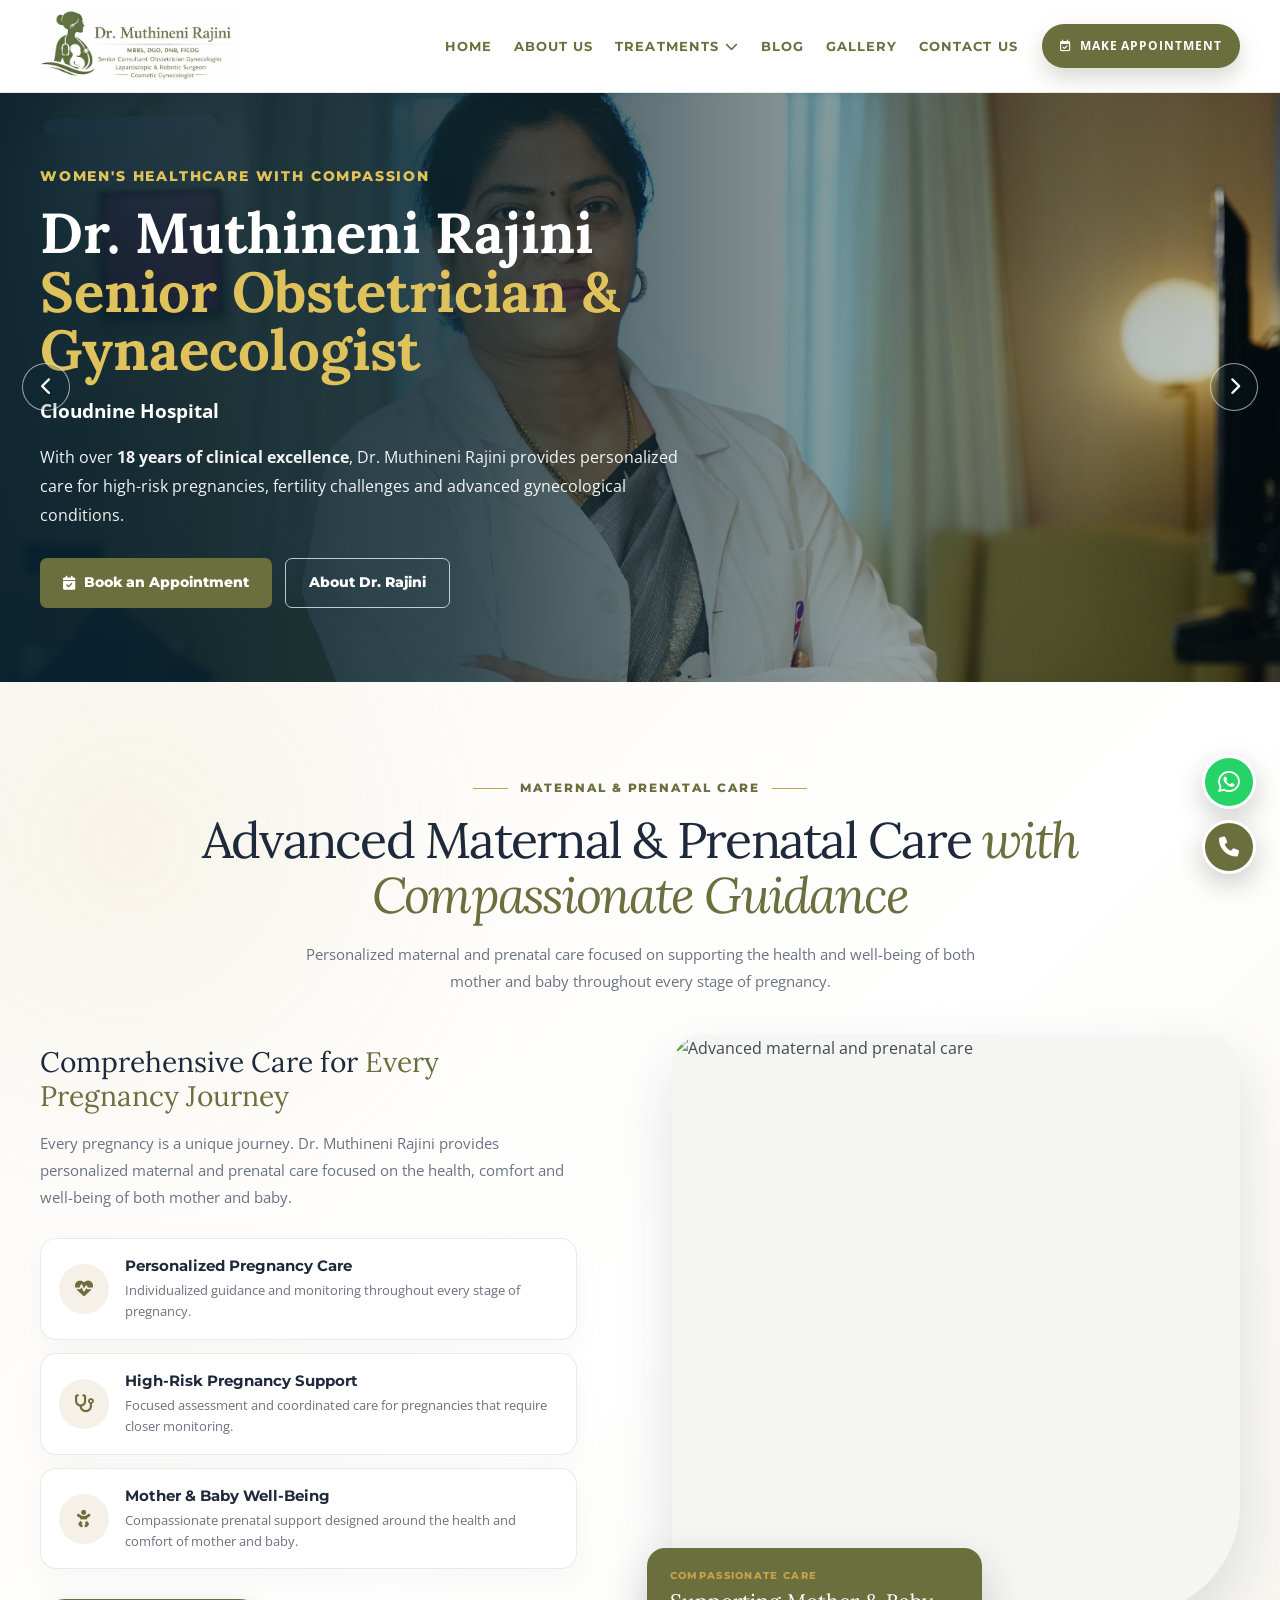
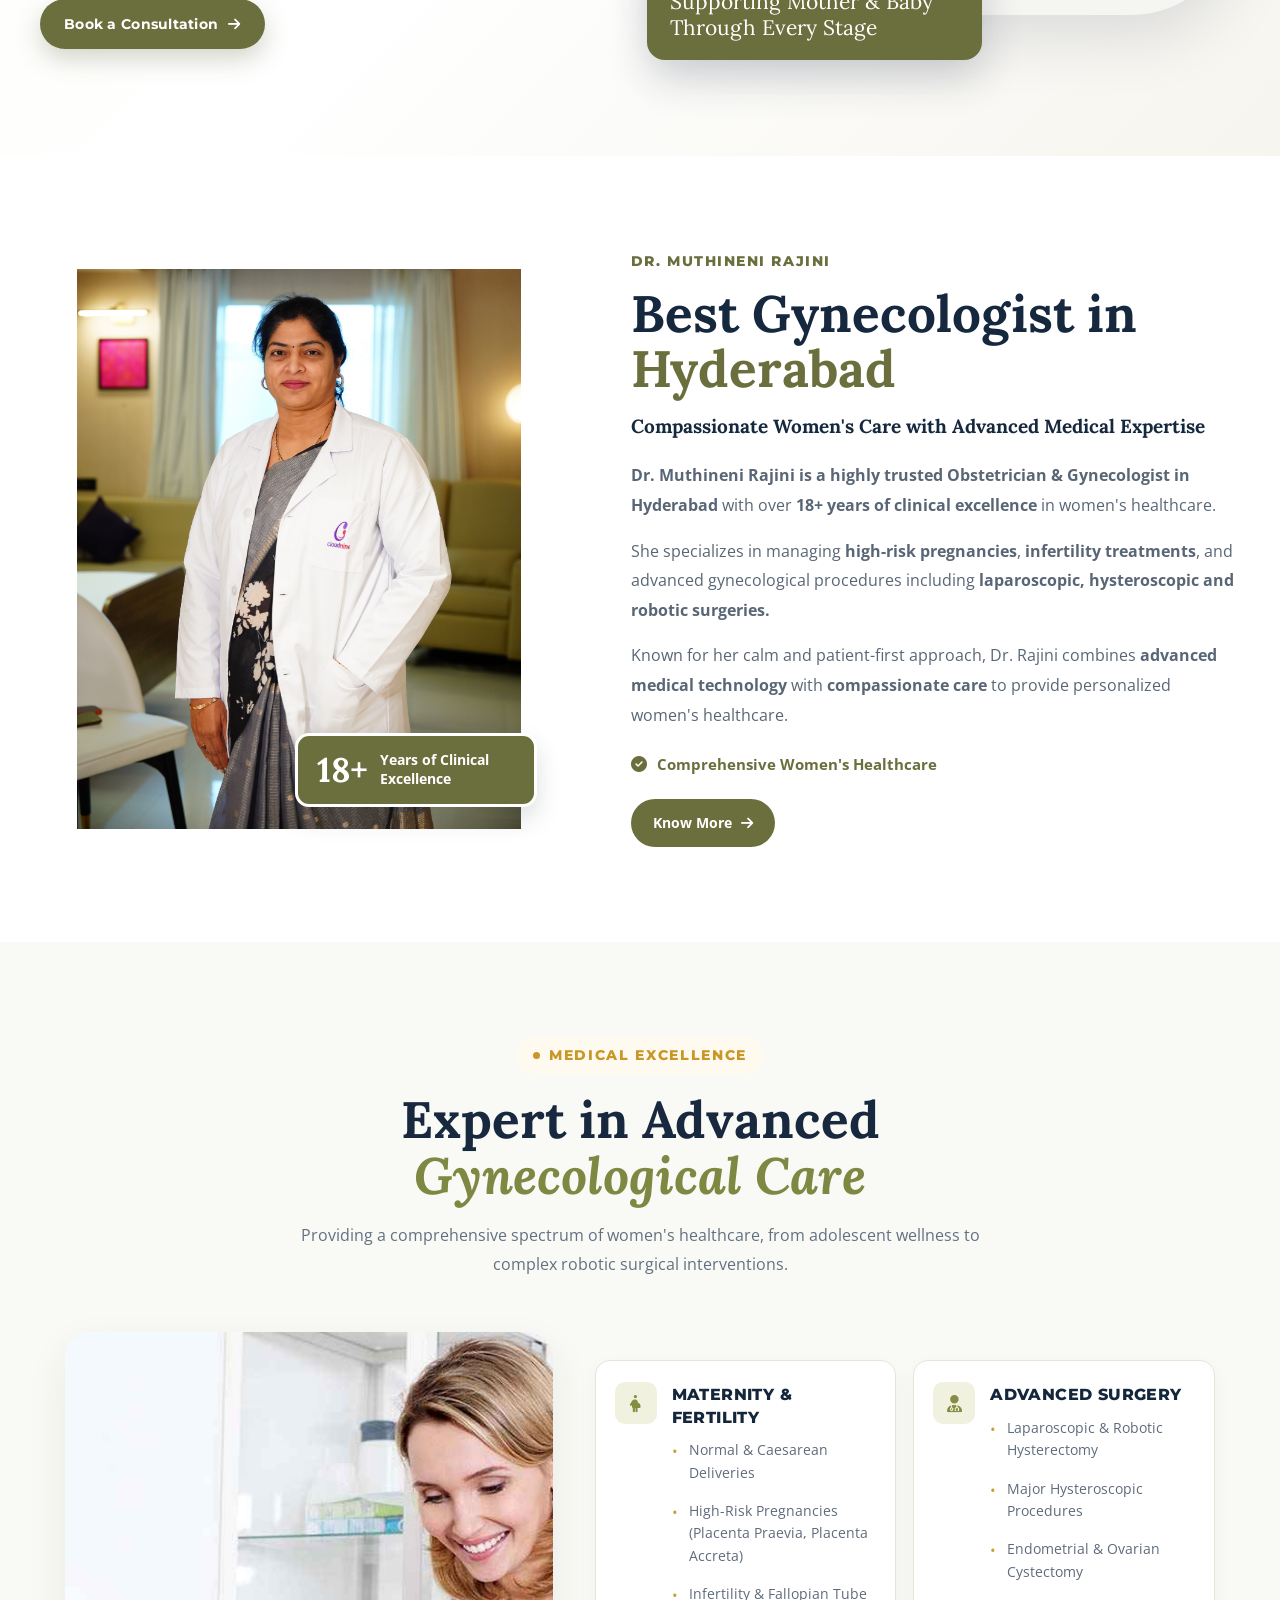
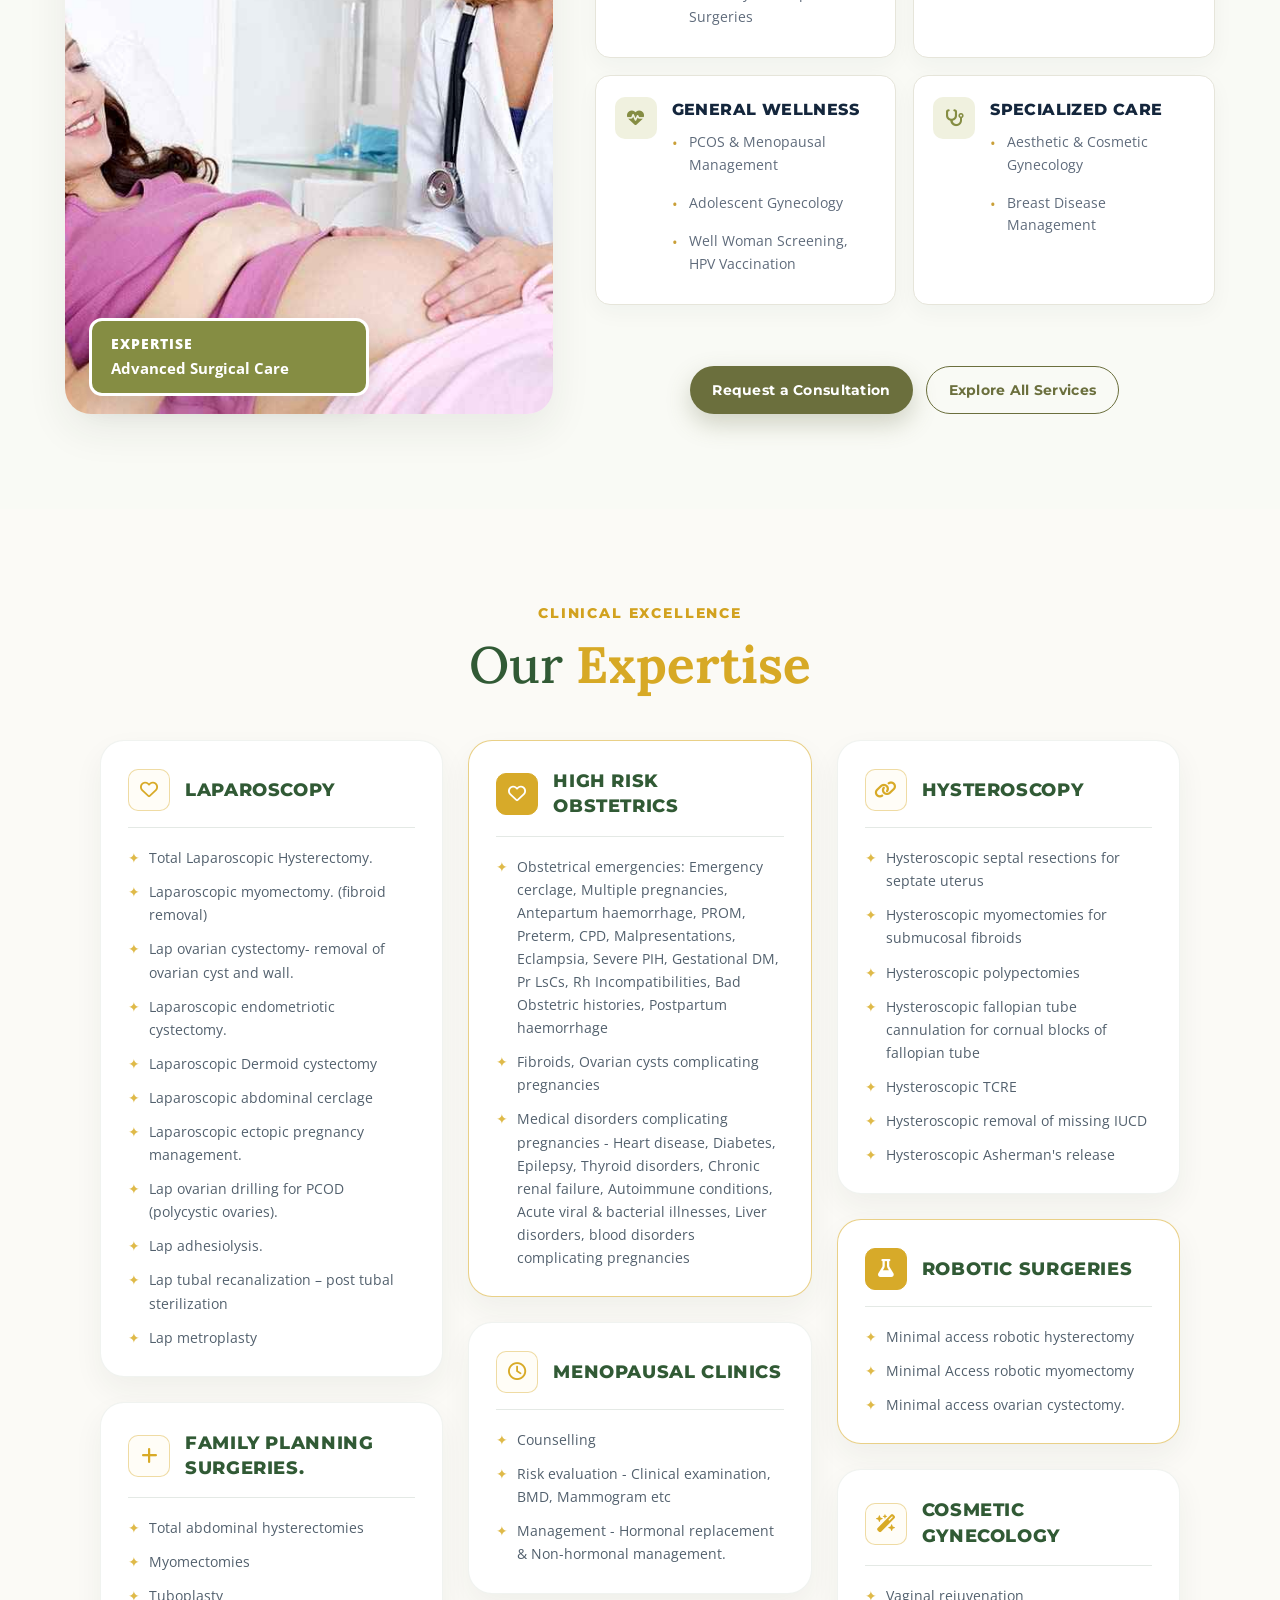
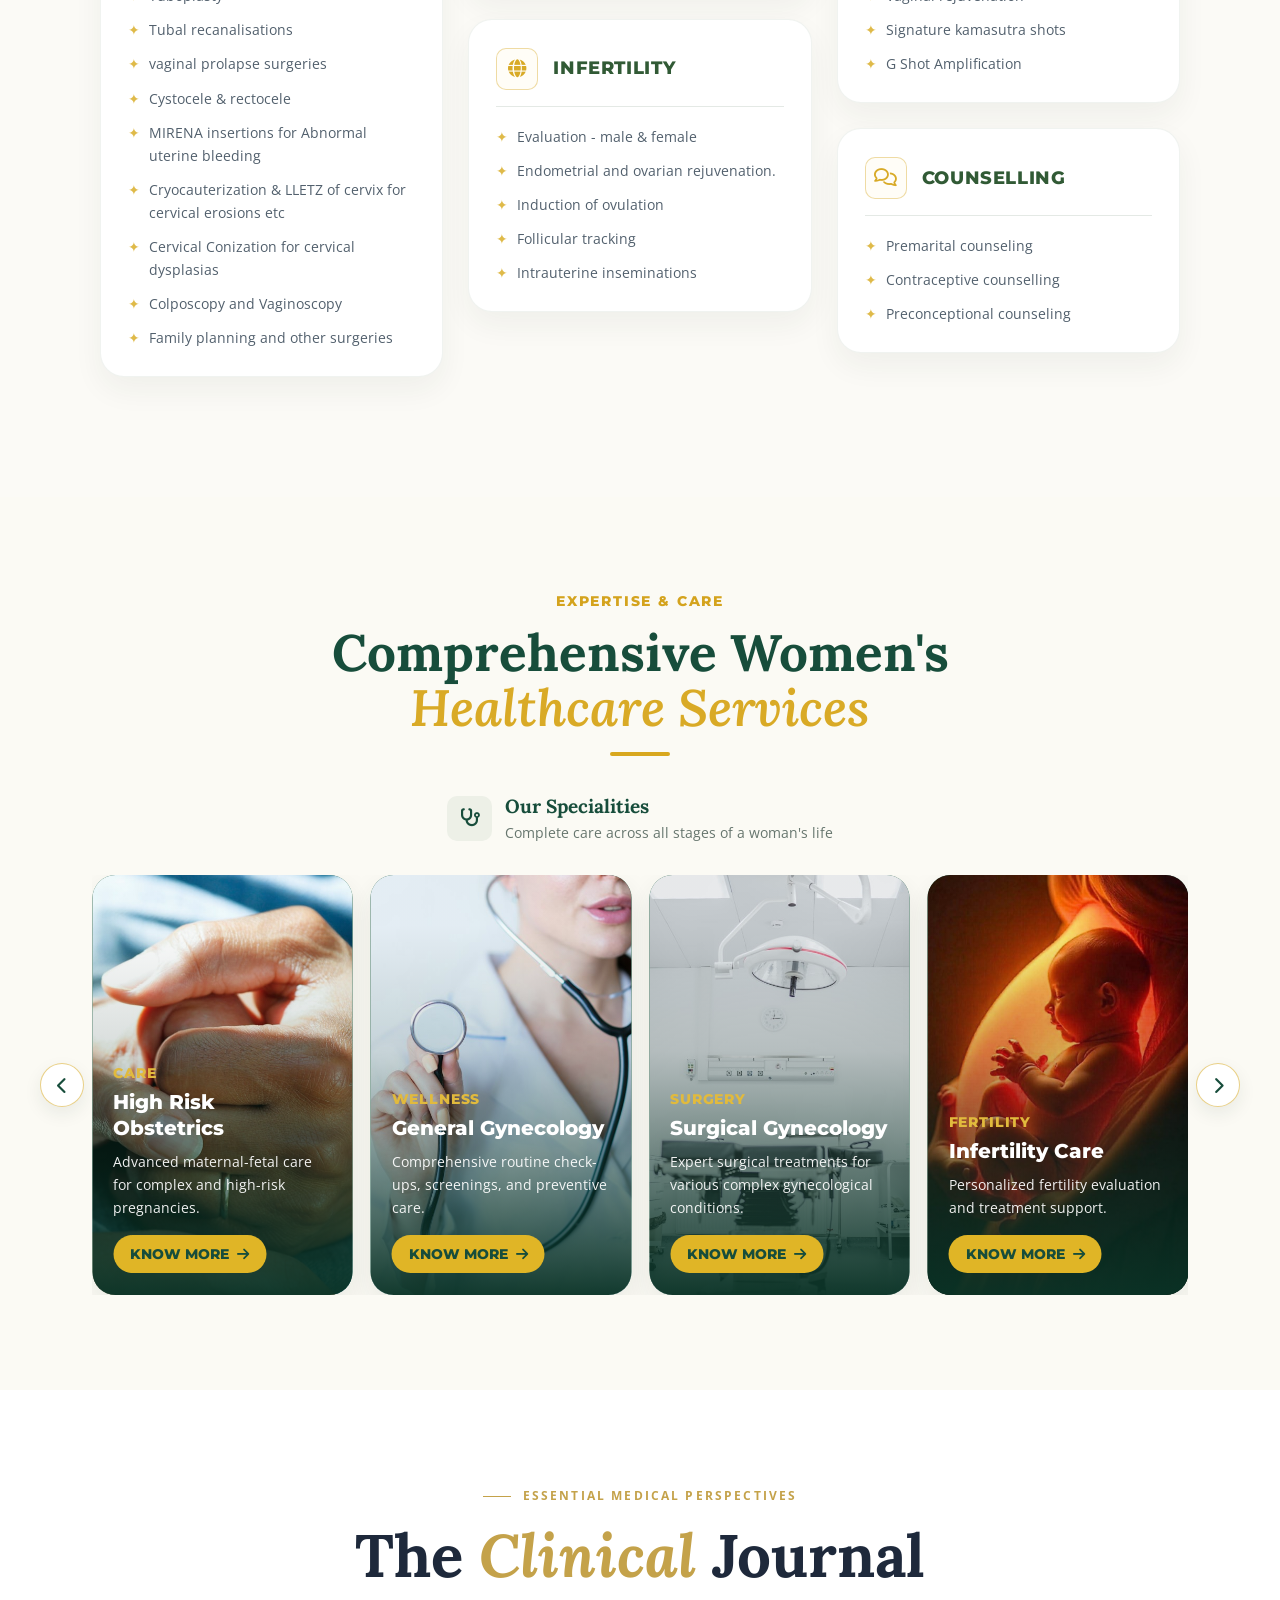
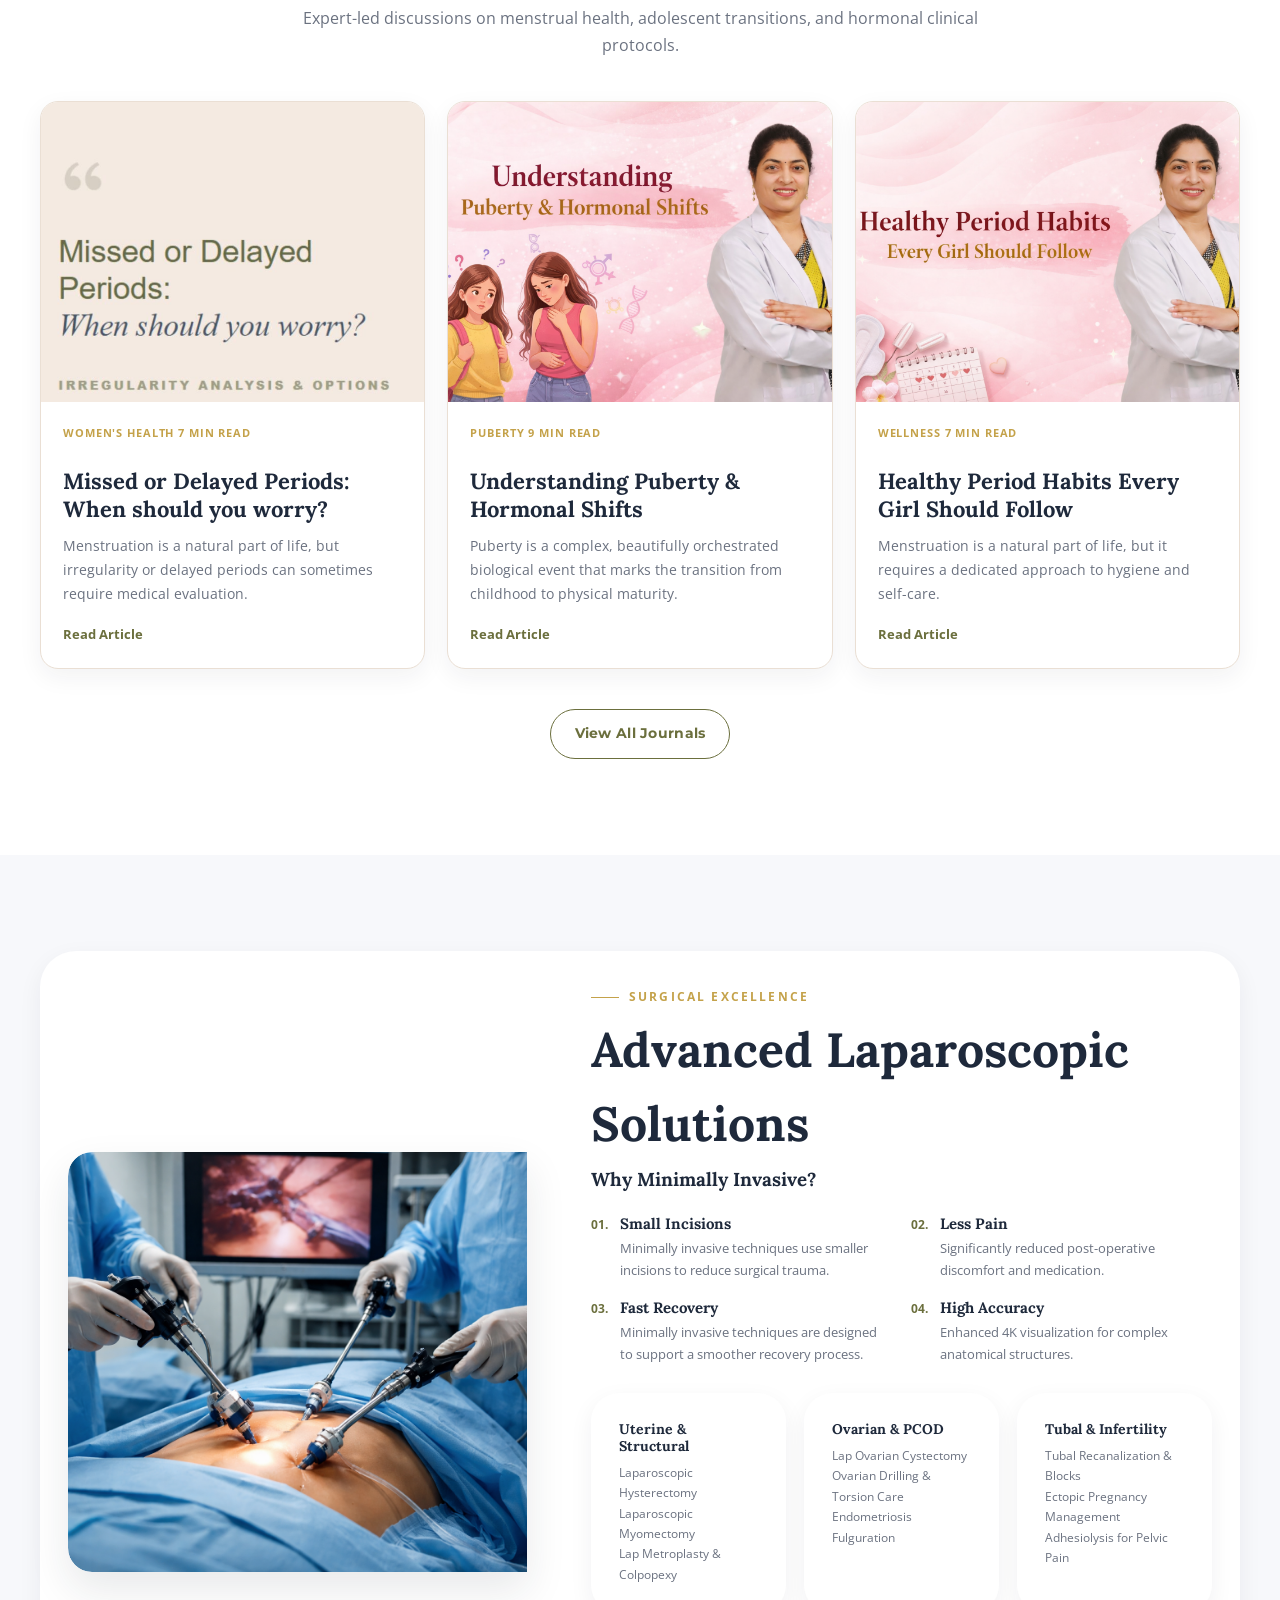
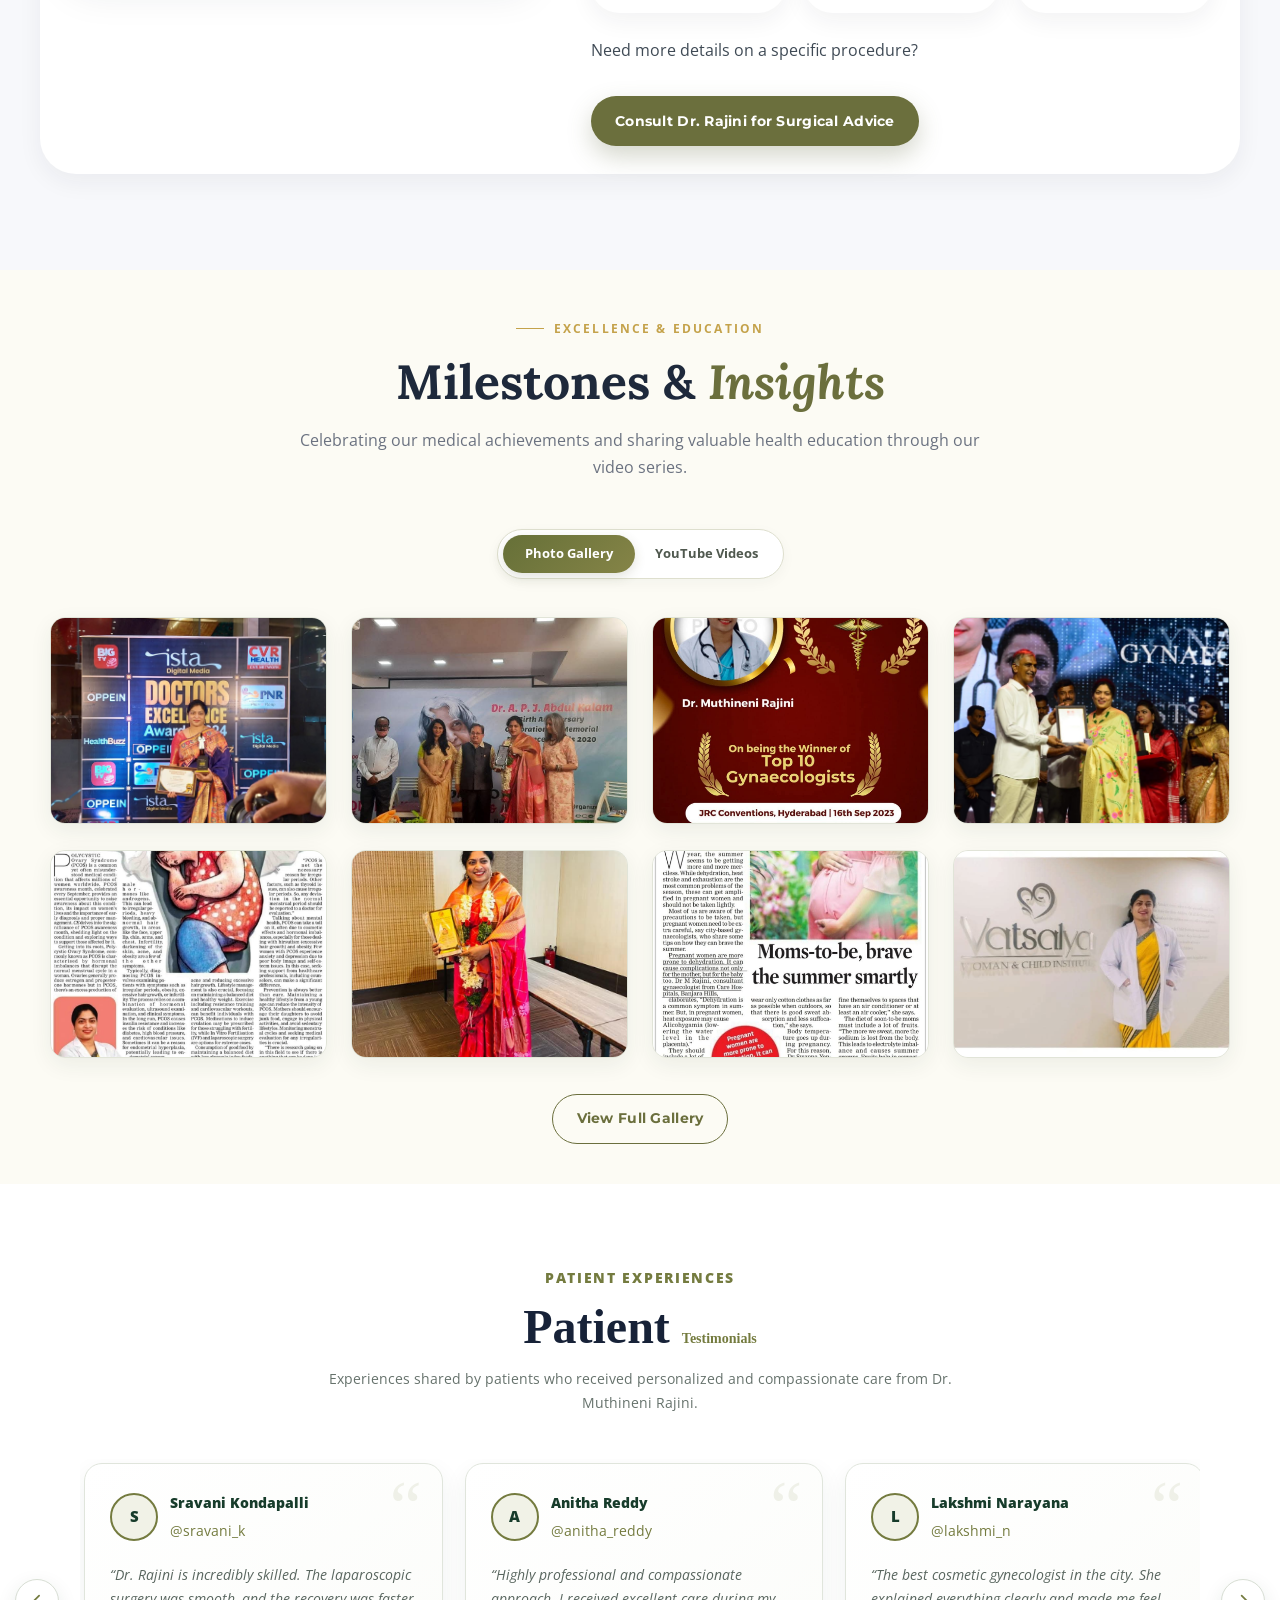
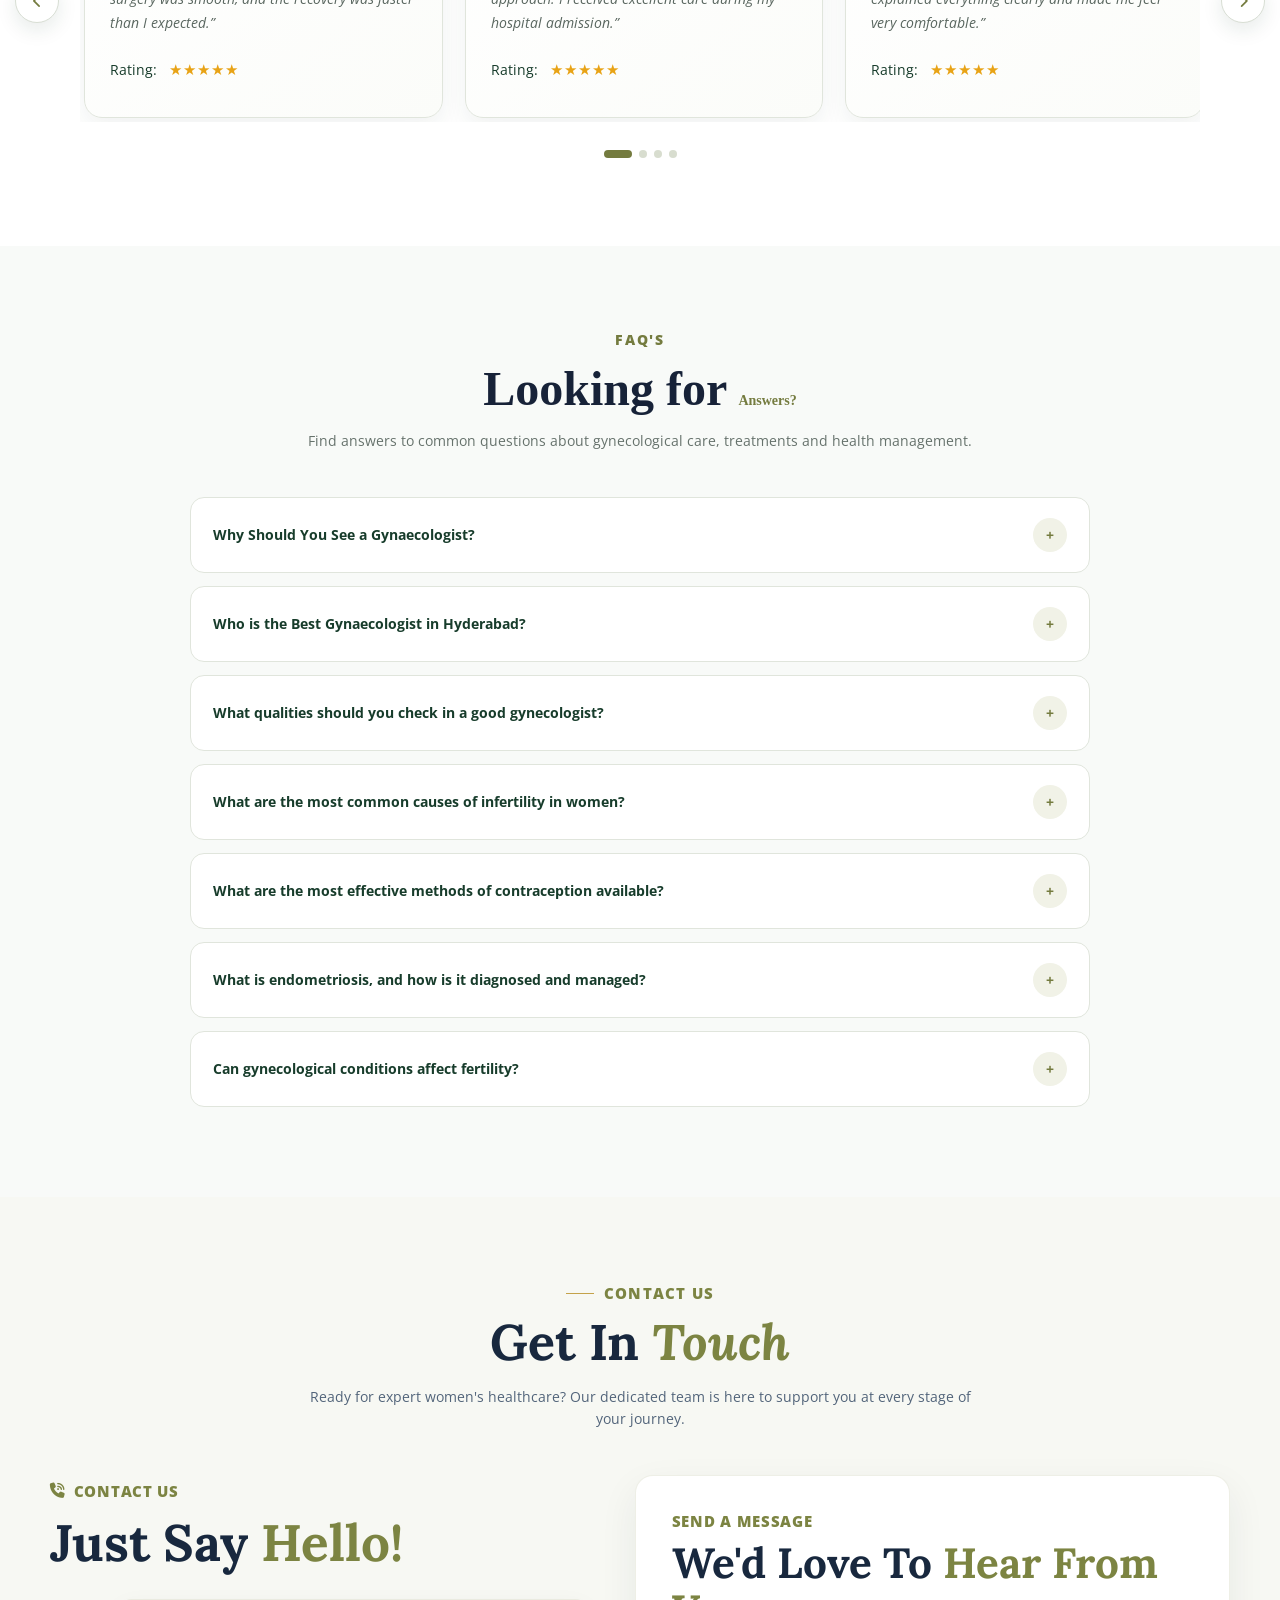
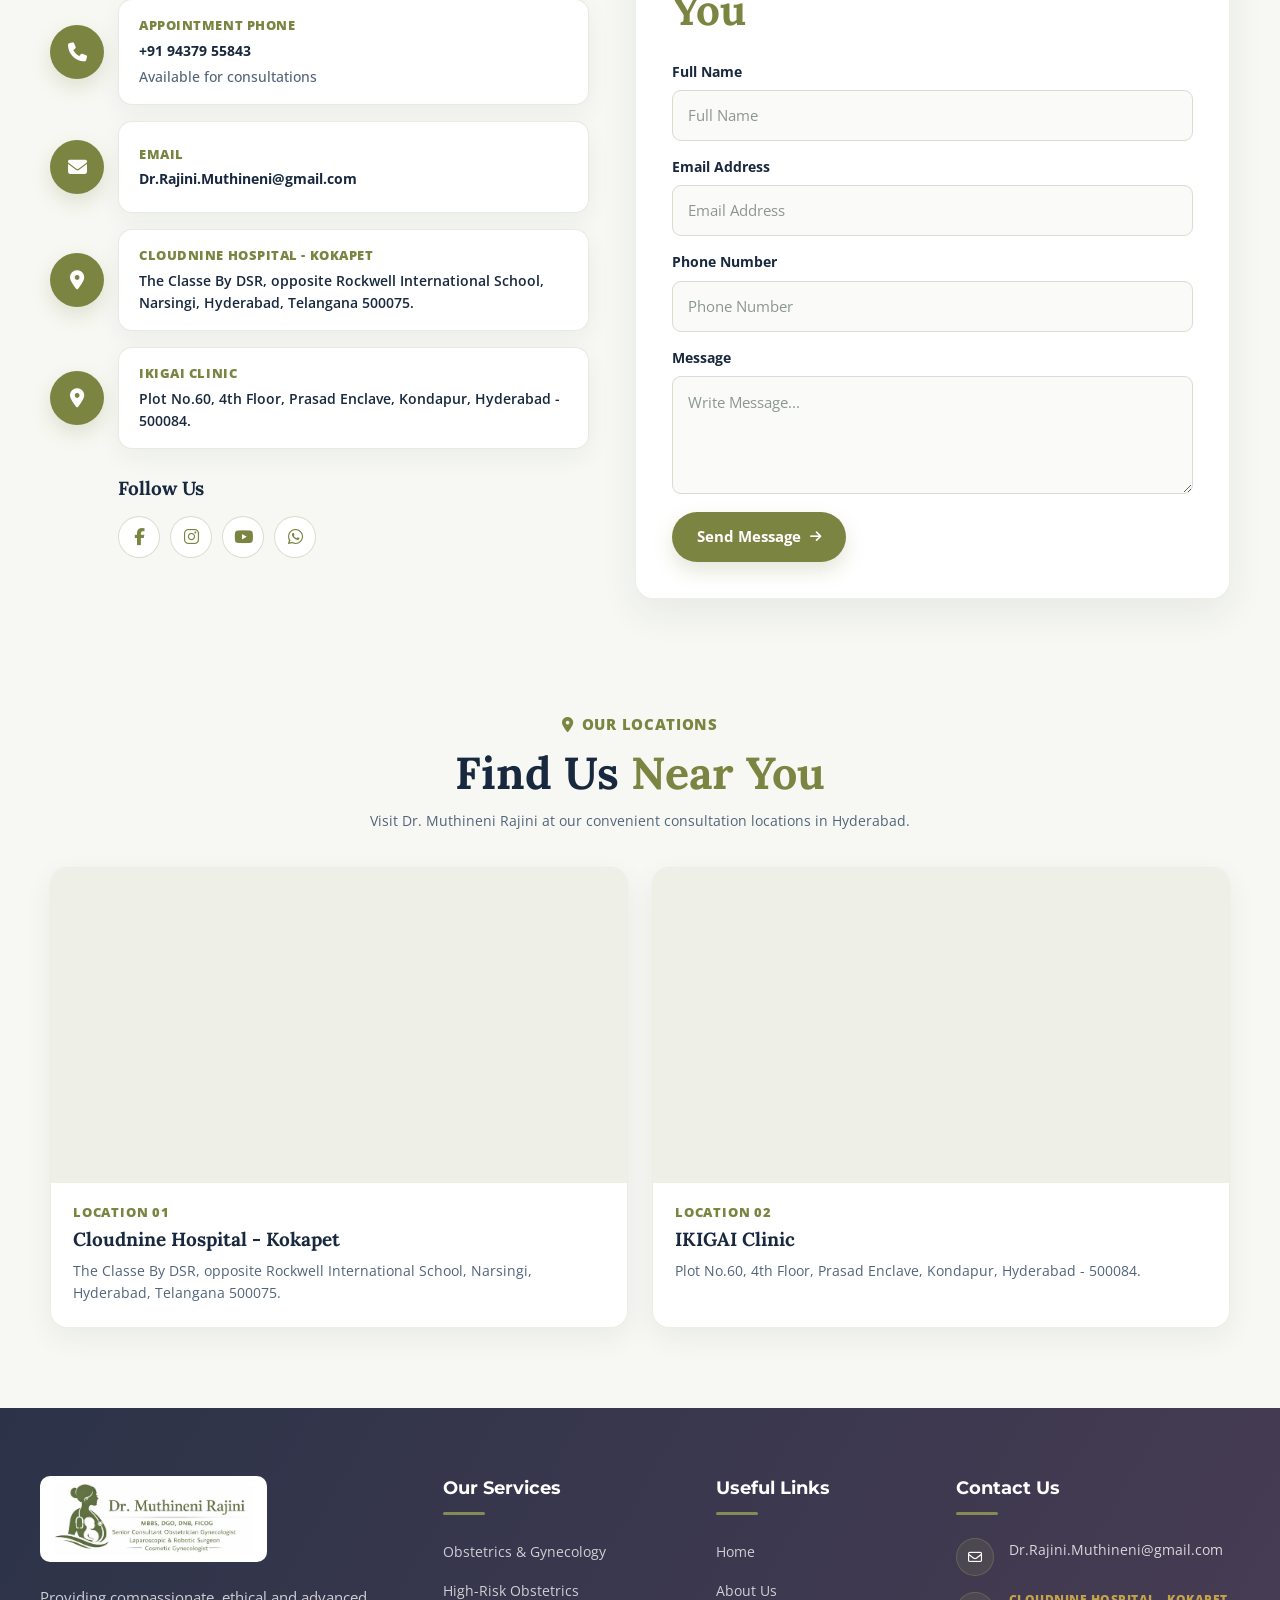
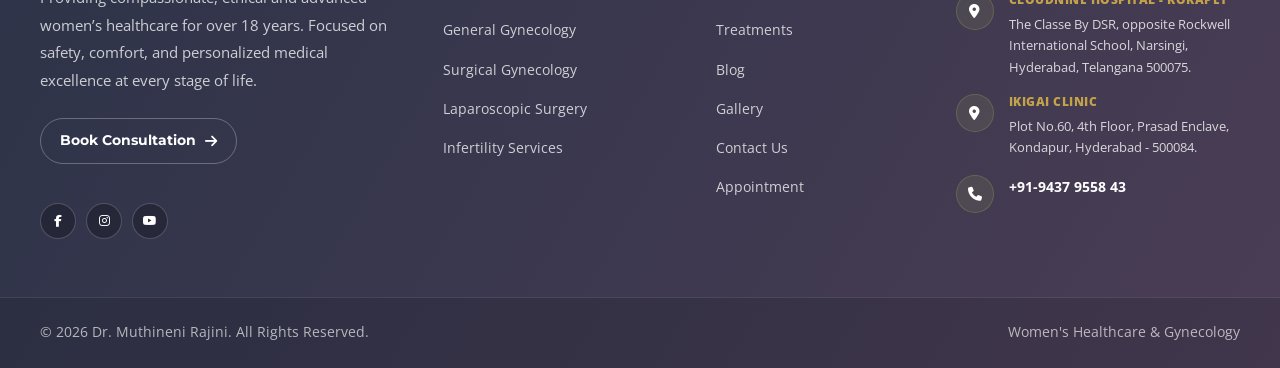
==== commit 9ebc55c3: "updated code" ====
--- a/index.html
+++ b/index.html
@@ -66,7 +66,7 @@
 
             <div class="home-hero-bg">
                 <img
-                    src="assets/images/owner.jpg"
+                    src="assets/images/d2.JPG"
                     alt="Dr. Muthineni Rajini"
                 >
             </div>
@@ -81,13 +81,17 @@
                         WOMEN'S HEALTHCARE WITH COMPASSION
                     </div>
 
+                    <!-- <h1>
+                        Dr. Muthineni Rajini
+                        <span>Women's Healthcare</span>
+                    </h1> -->
                     <h1>
                         Dr. Muthineni Rajini
-                        <span>Women's Healthcare</span>
+                        <span>Senior Obstetrician &amp; Gynaecologist</span>
                     </h1>
 
                     <h3>
-                        Caring for Women at Every Stage
+                        Cloudnine Hospital
                     </h3>
 
                     <p>
@@ -272,6 +276,159 @@
 </section>
 
 
+<!-- =========================================================
+     ADVANCED MATERNAL & PRENATAL CARE
+========================================================= -->
+
+<section class="maternal-care-section section">
+
+    <div class="container">
+
+        <!-- ================= TOP CENTER HEADING ================= -->
+        <div class="maternal-care-heading fade-up">
+
+            <div class="maternal-care-eyebrow">
+                MATERNAL &amp; PRENATAL CARE
+            </div>
+
+            <h2>
+                Advanced Maternal &amp; Prenatal Care
+                <em>with Compassionate Guidance</em>
+            </h2>
+
+            <p>
+                Personalized maternal and prenatal care focused on
+                supporting the health and well-being of both mother
+                and baby throughout every stage of pregnancy.
+            </p>
+
+        </div>
+
+
+        <!-- ================= CONTENT + IMAGE ================= -->
+        <div class="maternal-care-grid">
+
+            <!-- LEFT CONTENT -->
+            <div class="maternal-care-content fade-up">
+
+                <h3 class="maternal-care-content-title">
+                    Comprehensive Care for
+                    <span>Every Pregnancy Journey</span>
+                </h3>
+
+                <p class="maternal-care-lead">
+                    Every pregnancy is a unique journey. Dr. Muthineni Rajini
+                    provides personalized maternal and prenatal care focused
+                    on the health, comfort and well-being of both mother and baby.
+                </p>
+
+
+                <div class="maternal-care-points">
+
+                    <!-- 01 -->
+                    <div class="maternal-care-point">
+
+                        <span class="maternal-care-icon">
+                            <i class="fa-solid fa-heart-pulse"></i>
+                        </span>
+
+                        <div>
+                            <h3>Personalized Pregnancy Care</h3>
+
+                            <p>
+                                Individualized guidance and monitoring
+                                throughout every stage of pregnancy.
+                            </p>
+                        </div>
+
+                    </div>
+
+
+                    <!-- 02 -->
+                    <div class="maternal-care-point">
+
+                        <span class="maternal-care-icon">
+                            <i class="fa-solid fa-stethoscope"></i>
+                        </span>
+
+                        <div>
+                            <h3>High-Risk Pregnancy Support</h3>
+
+                            <p>
+                                Focused assessment and coordinated care
+                                for pregnancies that require closer monitoring.
+                            </p>
+                        </div>
+
+                    </div>
+
+
+                    <!-- 03 -->
+                    <div class="maternal-care-point">
+
+                        <span class="maternal-care-icon">
+                            <i class="fa-solid fa-baby"></i>
+                        </span>
+
+                        <div>
+                            <h3>Mother &amp; Baby Well-Being</h3>
+
+                            <p>
+                                Compassionate prenatal support designed
+                                around the health and comfort of mother and baby.
+                            </p>
+                        </div>
+
+                    </div>
+
+                </div>
+
+
+                <a
+                    href="appointment.html"
+                    class="btn btn-primary maternal-care-btn"
+                >
+                    Book a Consultation
+                    <i class="fa-solid fa-arrow-right"></i>
+                </a>
+
+            </div>
+
+
+            <!-- RIGHT IMAGE -->
+            <div class="maternal-care-visual fade-up">
+
+                <div class="maternal-care-image">
+
+                    <img
+                        src="assets/images/d1.JPG"
+                        alt="Advanced maternal and prenatal care"
+                    >
+
+                </div>
+
+
+                <div class="maternal-care-highlight">
+
+                    <span>
+                        Compassionate Care
+                    </span>
+
+                    <strong>
+                        Supporting Mother &amp; Baby
+                        Through Every Stage
+                    </strong>
+
+                </div>
+
+            </div>
+
+        </div>
+
+    </div>
+
+</section>
+
 
 <!-- =========================================================
      HOME ABOUT
@@ -288,7 +445,7 @@
             <div class="home-about-new-image">
 
                 <img
-                    src="assets/images/owner.jpg"
+                    src="assets/images/d3.JPG"
                     alt="Dr. Muthineni Rajini"
                 >
 
@@ -783,7 +940,7 @@
 
             </div>
 
-            <div class="laparoscopy-success-card">
+            <!-- <div class="laparoscopy-success-card">
 
                 <span>
                     Recovery Rate
@@ -793,7 +950,7 @@
                     99.9% Success
                 </strong>
 
-            </div>
+            </div> -->
 
         </div>
 
@@ -805,8 +962,8 @@
             </div>
 
             <h2 class="lap-title">
-                <span>Advanced</span>
-                <em>Laparoscopic</em>
+                <span>Advanced  Laparoscopic</span>
+                <!-- <em>Laparoscopic</em> -->
                 <span>Solutions</span>
             </h2>
 
@@ -836,8 +993,8 @@
                         </h4>
 
                         <p>
-                            Only 5-10mm ports used, meaning no
-                            large abdominal scars.
+                           Minimally invasive techniques use smaller
+            incisions to reduce surgical trauma.
                         </p>
 
                     </div>
@@ -880,8 +1037,8 @@
                         </h4>
 
                         <p>
-                            Most patients return home within
-                            24-48 hours of the procedure.
+                            Minimally invasive techniques are designed
+            to support a smoother recovery process.
                         </p>
 
                     </div>
--- a/css/style.css
+++ b/css/style.css
@@ -1,5 +1,5 @@
-@import url("https://fonts.googleapis.com/css2?family=Playfair+Display:ital,wght@0,500;0,600;0,700;1,500;1,600;1,700&family=Montserrat:wght@500;600;700;800&family=Open+Sans:wght@400;500;600;700&display=swap");
-
+/* @import url("https://fonts.googleapis.com/css2?family=Playfair+Display:ital,wght@0,500;0,600;0,700;1,500;1,600;1,700&family=Montserrat:wght@500;600;700;800&family=Open+Sans:wght@400;500;600;700&display=swap"); */
+   @import url("https://fonts.googleapis.com/css2?family=Lora:ital,wght@0,500;0,600;0,700;1,500;1,600&family=Montserrat:wght@500;600;700;800&family=Open+Sans:wght@400;500;600;700&display=swap");
 
 :root {
     --primary: #6b6f3d;
@@ -22,7 +22,8 @@
     --radius-lg: 32px;
     --container: 1200px;
     --header-height: 92px;
-    --font-heading: "Playfair Display", Georgia, serif;
+    --font-heading: "Lora", Georgia, serif;
+    /* --font-heading: "Playfair Display", Georgia, serif; */
     --font-body: "Open Sans", "Segoe UI", sans-serif;
     --font-ui: "Montserrat", "Segoe UI", sans-serif;
     --transition: 0.25s ease;
@@ -738,7 +739,7 @@
     height: 560px;
     object-fit: contain;
     object-position: center bottom;
-    background: #ffffff;
+    background: none;
 }
 
 .experience-badge,
--- a/css/home.css
+++ b/css/home.css
@@ -120,6 +120,7 @@
     object-fit: cover;
 
     object-position: center;
+    object-position: center 20%;
 }
 
 
@@ -162,7 +163,7 @@
 
 .home-hero-content {
     width: 100%;
-    max-width: 750px;
+    max-width: 800px;
 
     margin-left: 0;
     margin-right: auto;
@@ -195,7 +196,7 @@
 
     font-family: var(--font-heading);
 
-    font-size: clamp(46px, 4.6vw, 66px);
+    font-size: clamp(46px, 4.4vw, 66px);
 
     line-height: 1.04;
 
@@ -485,11 +486,11 @@
 
     border-radius: 28px;
 
-    background: #ffffff;
-
-    box-shadow:
+    /* background: #ffffff; */
+
+    /* box-shadow:
         0 18px 45px
-        rgba(34, 46, 40, 0.07);
+        rgba(34, 46, 40, 0.07); */
 }
 
 
@@ -1834,7 +1835,7 @@
 
 
     .home-hero-content {
-        max-width: 610px;
+        max-width: 680px;
     }
 
 
@@ -2287,7 +2288,7 @@
     }
 
     .home-hero-content {
-        max-width: 620px;
+        max-width: 800px;
         margin-left: 25px;
     }
 }
@@ -2324,3 +2325,533 @@
     }
 
 }
+
+
+/* =========================================================
+   ADVANCED MATERNAL & PRENATAL CARE
+========================================================= */
+
+.maternal-care-section {
+    position: relative;
+    overflow: hidden;
+    background:
+        radial-gradient(
+            circle at 10% 15%,
+            rgba(196, 162, 74, 0.08),
+            transparent 26%
+        ),
+        linear-gradient(
+            135deg,
+            #fbfaf6 0%,
+            #ffffff 55%,
+            #f6f5ef 100%
+        );
+}
+
+
+/* =========================================================
+   TOP CENTER HEADING
+========================================================= */
+
+.maternal-care-heading {
+    width: 100%;
+    max-width: 900px;
+
+    margin: 0 auto 40px;
+
+    text-align: center;
+}
+
+
+.maternal-care-eyebrow {
+    display: flex;
+    align-items: center;
+    justify-content: center;
+
+    gap: 12px;
+
+    margin-bottom: 15px;
+
+    color: var(--primary);
+
+    font-family: var(--font-ui);
+    font-size: 12px;
+    font-weight: 800;
+
+    letter-spacing: 0.16em;
+    text-transform: uppercase;
+}
+
+
+.maternal-care-eyebrow::before,
+.maternal-care-eyebrow::after {
+    content: "";
+
+    width: 35px;
+    height: 1px;
+
+    background: var(--gold);
+}
+
+
+.maternal-care-heading h2 {
+    margin: 0 auto 18px;
+
+    color: var(--dark);
+
+    font-family: var(--font-heading);
+
+    font-size: clamp(38px, 4vw, 50px);
+    font-weight: 400;
+
+    line-height: 1.1;
+    letter-spacing: -0.035em;
+}
+
+
+.maternal-care-heading h2 em {
+    color: var(--primary);
+
+    font-style: italic;
+    font-weight: 400;
+}
+
+
+.maternal-care-heading > p {
+    max-width: 700px;
+
+    margin: 0 auto;
+
+    color: var(--muted);
+
+    font-size: 15px;
+    line-height: 1.8;
+}
+
+
+/* =========================================================
+   BELOW - LEFT CONTENT + RIGHT IMAGE
+========================================================= */
+
+.maternal-care-grid {
+    display: grid;
+
+    grid-template-columns:
+        minmax(0, 0.95fr)
+        minmax(0, 1.05fr);
+
+    align-items: center;
+
+    gap: 70px;
+}
+
+
+/* =========================================================
+   LEFT CONTENT
+========================================================= */
+
+.maternal-care-content {
+    min-width: 0;
+}
+
+
+.maternal-care-content-title {
+    max-width: 520px;
+
+    margin: 0 0 16px;
+
+    color: var(--dark);
+
+    font-family: var(--font-heading);
+
+    font-size: clamp(22px, 2.2vw, 30px);
+    font-weight: 400;
+
+    line-height: 1.2;
+}
+
+
+.maternal-care-content-title span {
+    color: var(--primary);
+}
+
+
+.maternal-care-lead {
+    max-width: 580px;
+
+    margin: 0 0 27px;
+
+    color: var(--muted);
+
+    font-size: 15px;
+    line-height: 1.8;
+}
+
+
+/* =========================================================
+   LEFT CONTENT CARDS
+========================================================= */
+
+.maternal-care-points {
+    display: grid;
+
+    gap: 13px;
+
+    margin-bottom: 28px;
+}
+
+
+.maternal-care-point {
+    display: grid;
+
+    grid-template-columns: 50px minmax(0, 1fr);
+
+    align-items: center;
+
+    gap: 16px;
+
+    padding: 16px 18px;
+
+    background: rgba(255, 255, 255, 0.88);
+
+    border: 1px solid rgba(107, 111, 61, 0.14);
+
+    border-radius: 16px;
+
+    box-shadow:
+        0 10px 30px rgba(30, 41, 59, 0.04);
+
+    transition:
+        transform 0.3s ease,
+        border-color 0.3s ease,
+        box-shadow 0.3s ease;
+}
+
+
+.maternal-care-point:hover {
+    transform: translateX(5px);
+
+    border-color: rgba(196, 162, 74, 0.5);
+
+    box-shadow:
+        0 14px 35px rgba(30, 41, 59, 0.08);
+}
+
+
+.maternal-care-icon {
+    display: flex;
+
+    align-items: center;
+    justify-content: center;
+
+    width: 50px;
+    height: 50px;
+
+    color: var(--primary);
+
+    background: var(--secondary);
+
+    border-radius: 50%;
+
+    font-size: 18px;
+}
+
+
+.maternal-care-point h3 {
+    margin: 0 0 4px;
+
+    color: var(--dark);
+
+    font-family: var(--font-ui);
+
+    font-size: 15px;
+    font-weight: 700;
+
+    line-height: 1.4;
+    letter-spacing: 0;
+}
+
+
+.maternal-care-point p {
+    margin: 0;
+
+    color: var(--muted);
+
+    font-size: 13px;
+    line-height: 1.65;
+}
+
+
+.maternal-care-btn {
+    margin-top: 2px;
+}
+
+
+/* =========================================================
+   RIGHT IMAGE
+========================================================= */
+
+.maternal-care-visual {
+    position: relative;
+
+    min-width: 0;
+
+    padding: 0 0 45px 25px;
+}
+
+
+.maternal-care-image {
+    position: relative;
+
+    width: 100%;
+
+    overflow: hidden;
+
+    background: #f5f5f2;
+
+    border-radius:
+        32px
+        32px
+        110px
+        32px;
+
+    box-shadow:
+        0 25px 60px rgba(30, 41, 59, 0.13);
+}
+
+
+.maternal-care-image img {
+    display: block;
+
+    width: 100%;
+    height: 580px;
+
+    object-fit: cover;
+    object-position: center;
+
+    transition: transform 0.5s ease;
+}
+
+
+.maternal-care-visual:hover
+.maternal-care-image img {
+    transform: scale(1.025);
+}
+
+
+/* =========================================================
+   IMAGE BOTTOM HIGHLIGHT
+========================================================= */
+
+.maternal-care-highlight {
+    position: absolute;
+
+    left: 0;
+    bottom: 0;
+
+    z-index: 5;
+
+    width: min(335px, 80%);
+
+    padding: 19px 23px;
+
+    background: var(--primary);
+
+    border-radius: 18px;
+
+    box-shadow:
+        0 18px 42px rgba(30, 41, 59, 0.2);
+}
+
+
+.maternal-care-highlight span {
+    display: block;
+
+    margin-bottom: 5px;
+
+    color: var(--gold);
+
+    font-family: var(--font-ui);
+
+    font-size: 10px;
+    font-weight: 800;
+
+    letter-spacing: 0.13em;
+    text-transform: uppercase;
+}
+
+
+.maternal-care-highlight strong {
+    display: block;
+
+    color: #ffffff;
+
+    font-family: var(--font-heading);
+
+    font-size: 21px;
+    font-weight: 400;
+
+    line-height: 1.25;
+}
+
+
+/* =========================================================
+   TABLET
+========================================================= */
+
+@media (max-width: 991px) {
+
+    .maternal-care-heading {
+        margin-bottom: 42px;
+    }
+
+    .maternal-care-grid {
+        grid-template-columns: 1fr;
+
+        gap: 45px;
+    }
+
+    .maternal-care-content {
+        max-width: 700px;
+
+        margin: 0 auto;
+
+        width: 100%;
+    }
+
+    .maternal-care-visual {
+        width: 100%;
+        max-width: 700px;
+
+        margin: 0 auto;
+
+        padding-left: 25px;
+    }
+
+    .maternal-care-image img {
+        height: 500px;
+    }
+
+}
+
+
+/* =========================================================
+   MOBILE
+========================================================= */
+
+@media (max-width: 576px) {
+
+    .maternal-care-heading {
+        margin-bottom: 35px;
+
+        text-align: center;
+    }
+
+    .maternal-care-eyebrow {
+        font-size: 10px;
+        letter-spacing: 0.11em;
+    }
+
+    .maternal-care-eyebrow::before,
+    .maternal-care-eyebrow::after {
+        width: 20px;
+    }
+
+    .maternal-care-heading h2 {
+        font-size: 34px;
+
+        line-height: 1.12;
+    }
+
+    .maternal-care-heading h2 em {
+        display: block;
+
+        margin-top: 4px;
+    }
+
+    .maternal-care-heading > p {
+        font-size: 14px;
+    }
+
+
+    .maternal-care-grid {
+        gap: 38px;
+    }
+
+
+    .maternal-care-content-title {
+        font-size: 28px;
+    }
+
+
+    .maternal-care-lead {
+        font-size: 14px;
+    }
+
+
+    .maternal-care-point {
+        grid-template-columns:
+            44px
+            minmax(0, 1fr);
+
+        gap: 12px;
+
+        padding: 14px;
+    }
+
+
+    .maternal-care-icon {
+        width: 44px;
+        height: 44px;
+
+        font-size: 16px;
+    }
+
+
+    .maternal-care-point h3 {
+        font-size: 14px;
+    }
+
+
+    .maternal-care-point p {
+        font-size: 12px;
+    }
+
+
+    .maternal-care-visual {
+        padding:
+            0
+            0
+            55px
+            0;
+    }
+
+
+    .maternal-care-image {
+        border-radius:
+            24px
+            24px
+            70px
+            24px;
+    }
+
+
+    .maternal-care-image img {
+        height: 410px;
+    }
+
+
+    .maternal-care-highlight {
+        left: 14px;
+
+        width: calc(100% - 28px);
+
+        padding: 17px 19px;
+    }
+
+
+    .maternal-care-highlight strong {
+        font-size: 19px;
+    }
+
+}
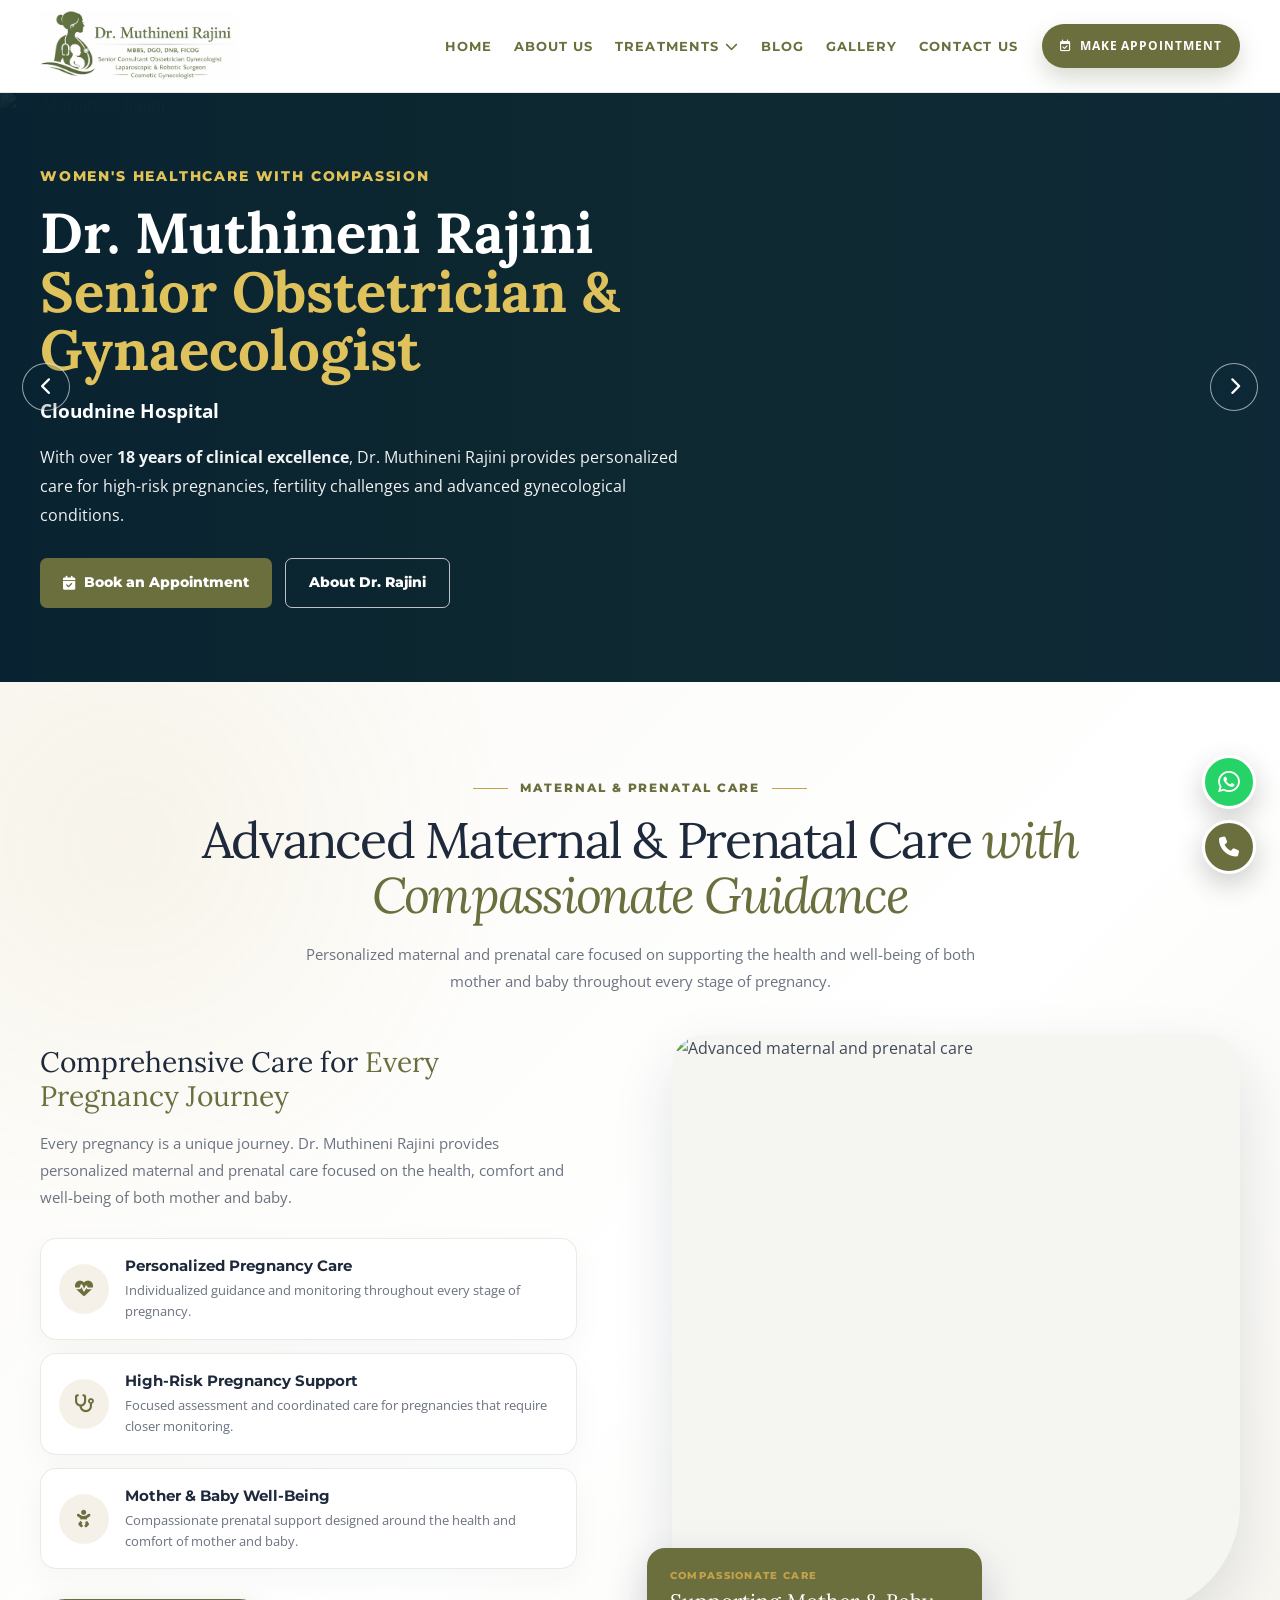
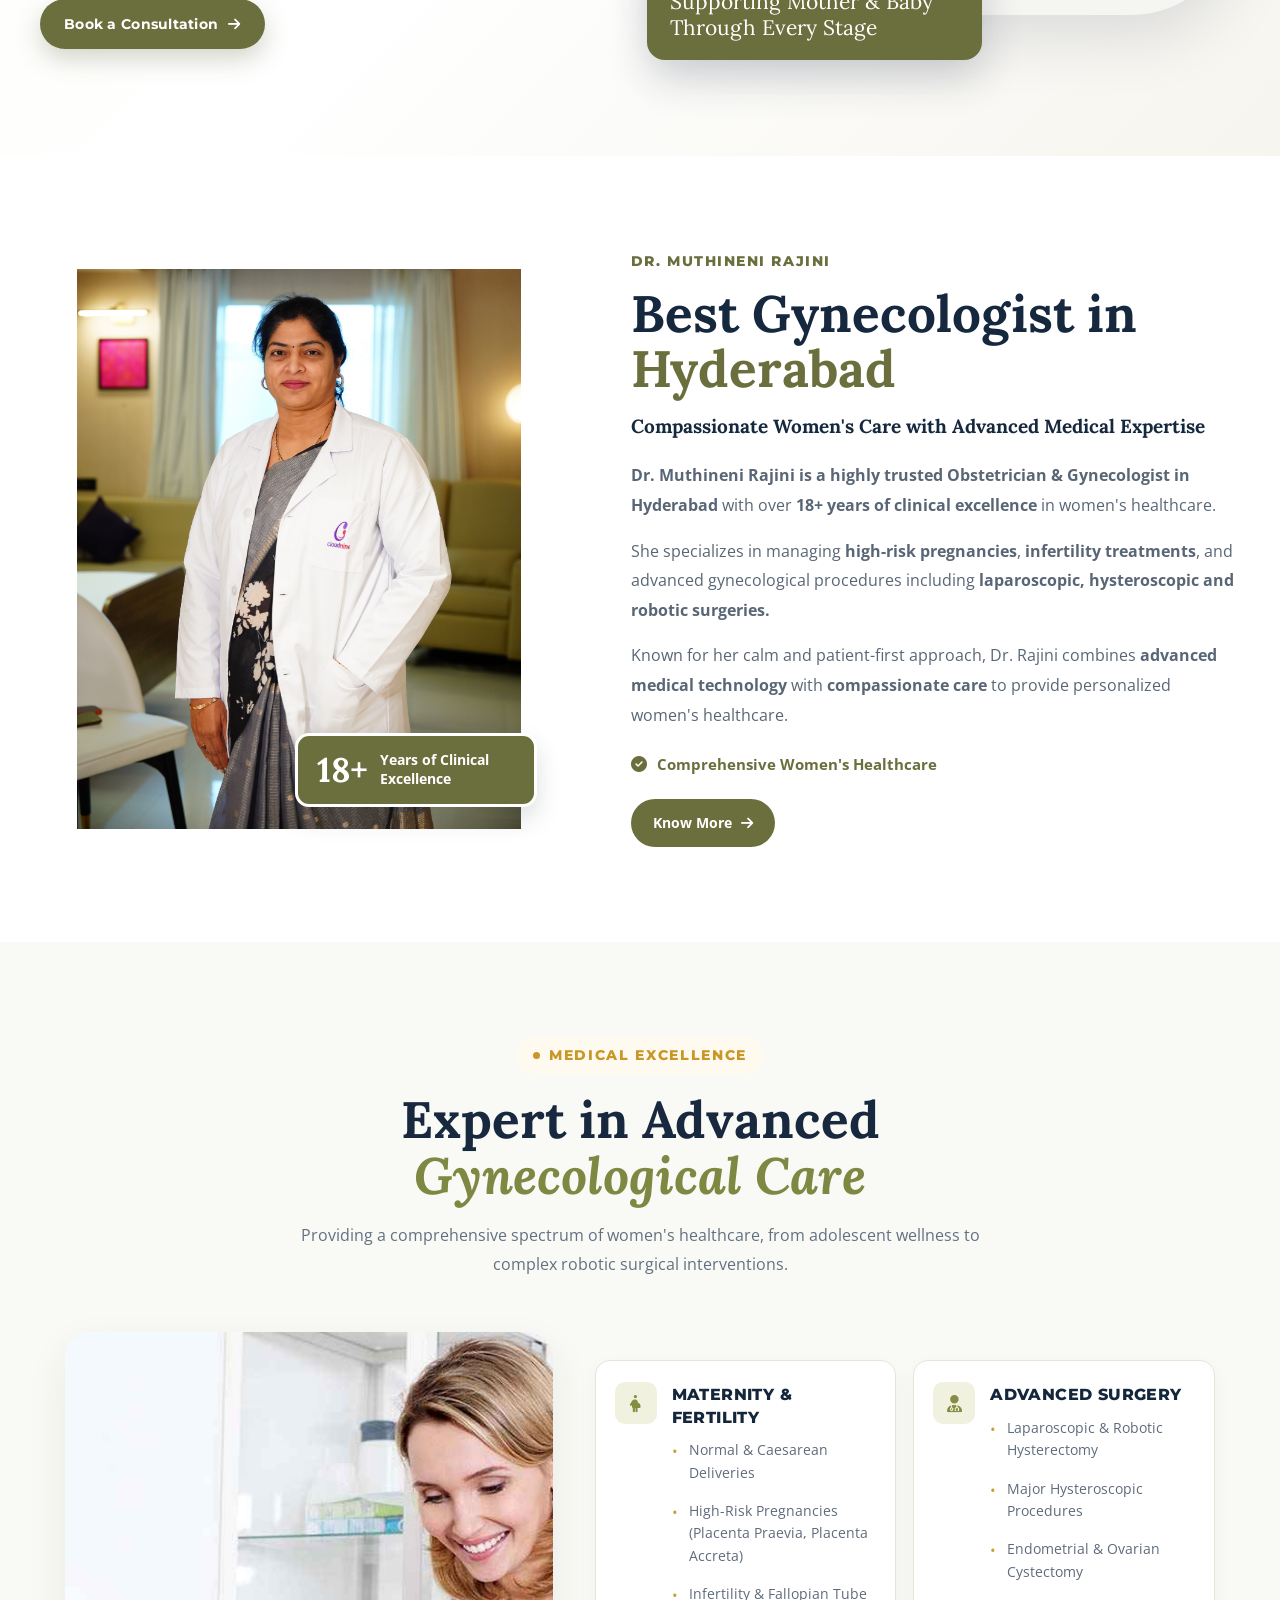
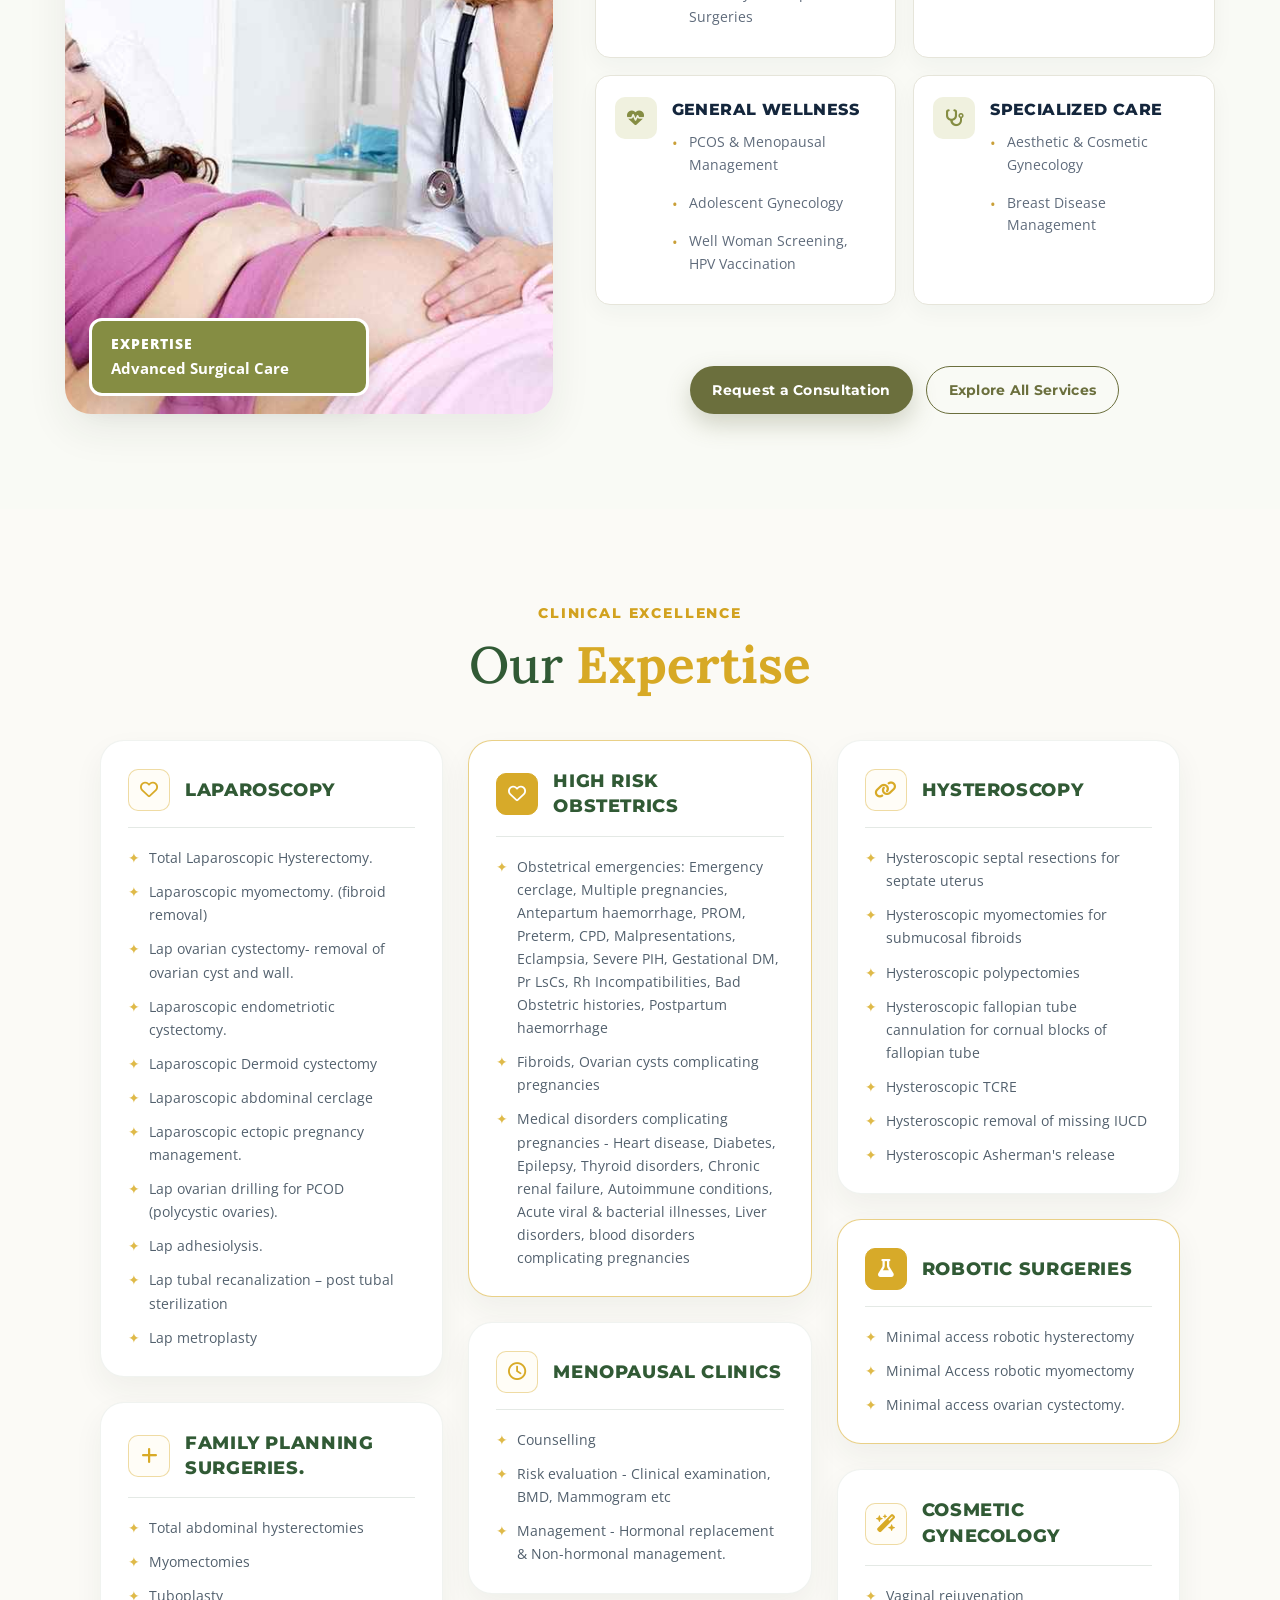
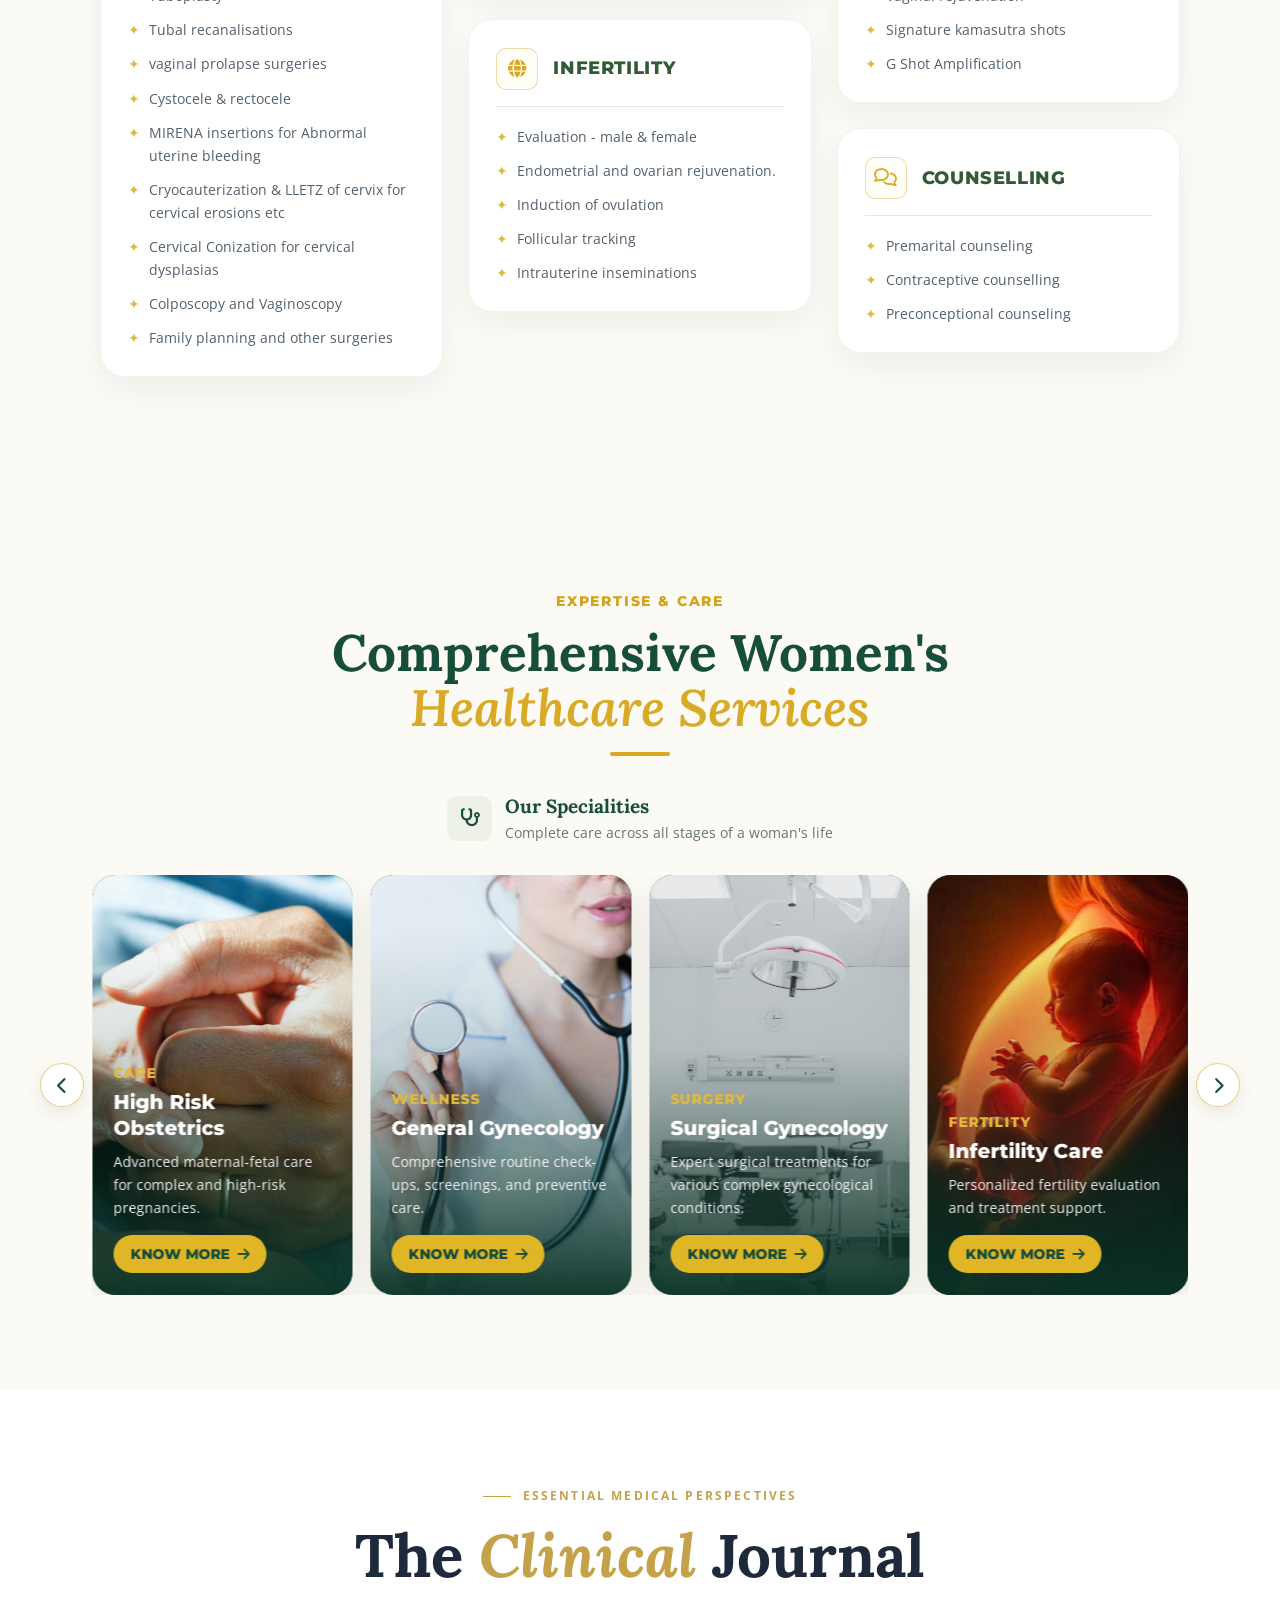
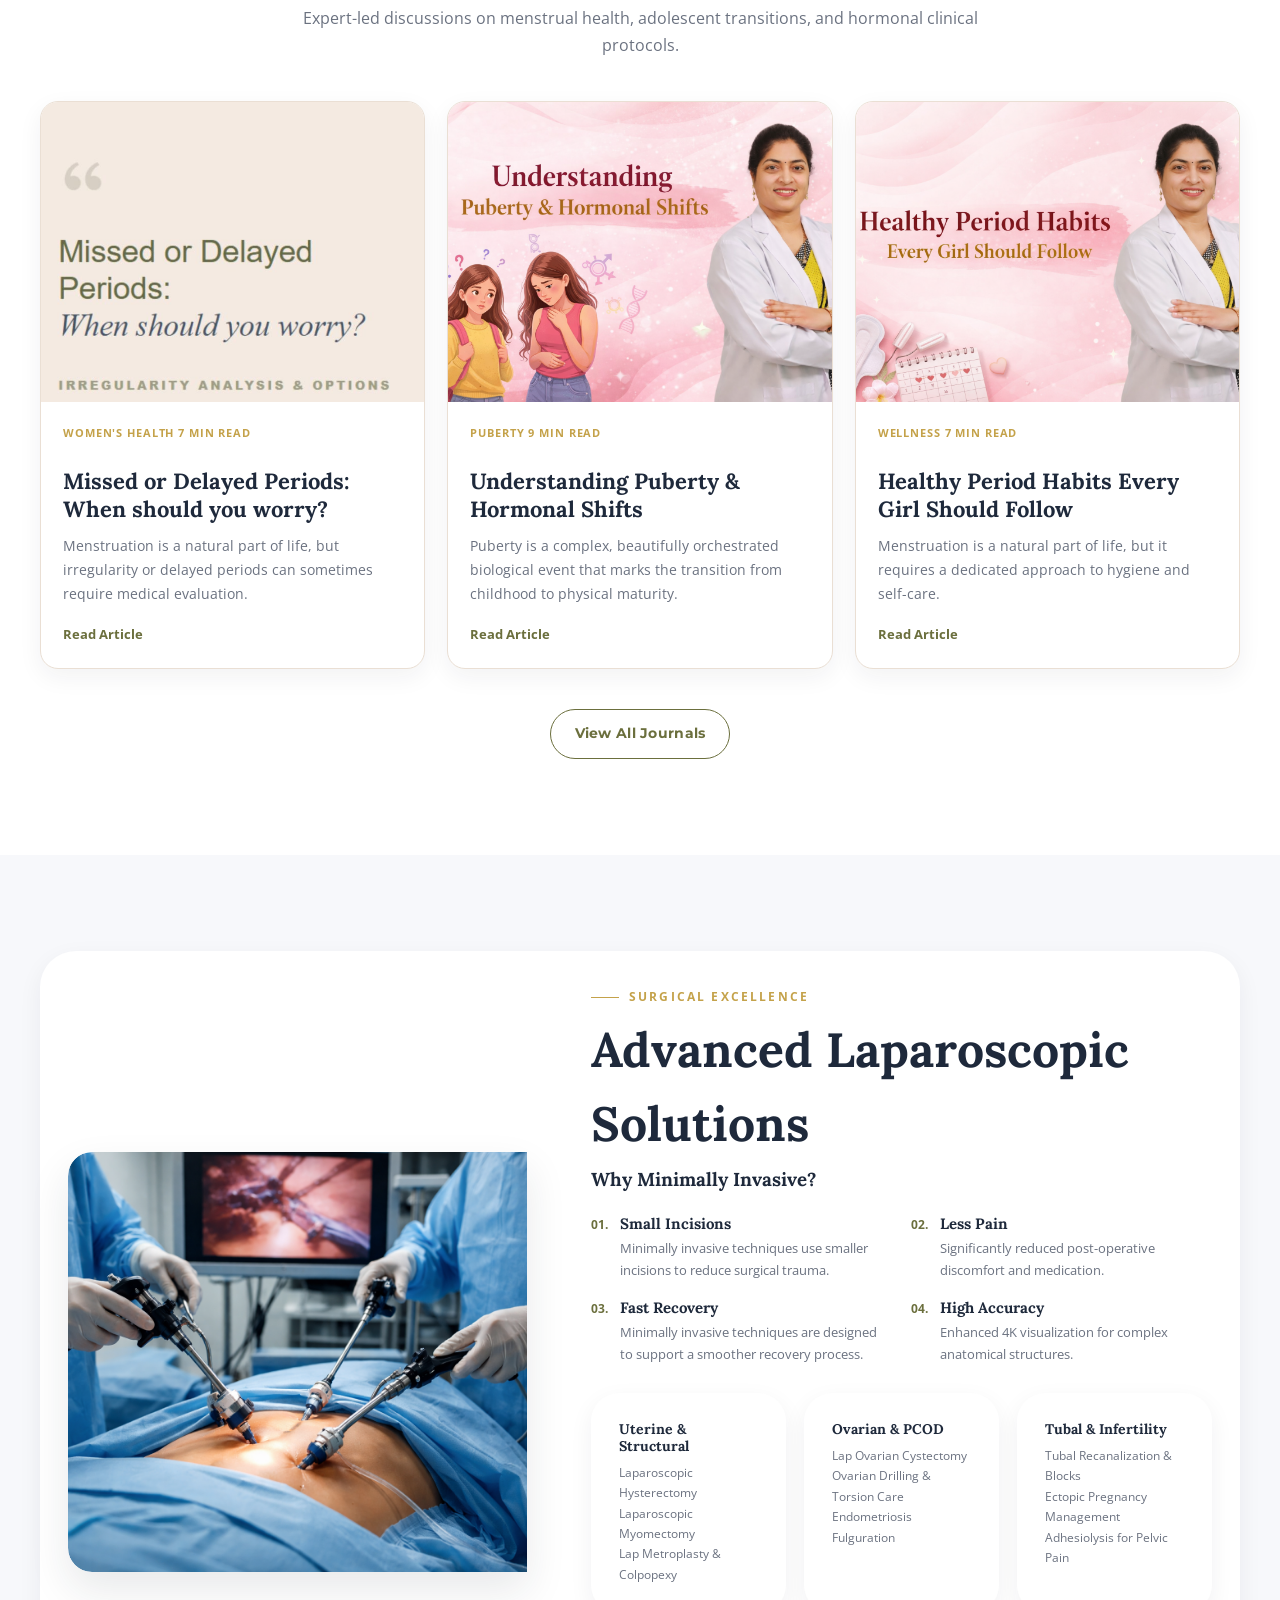
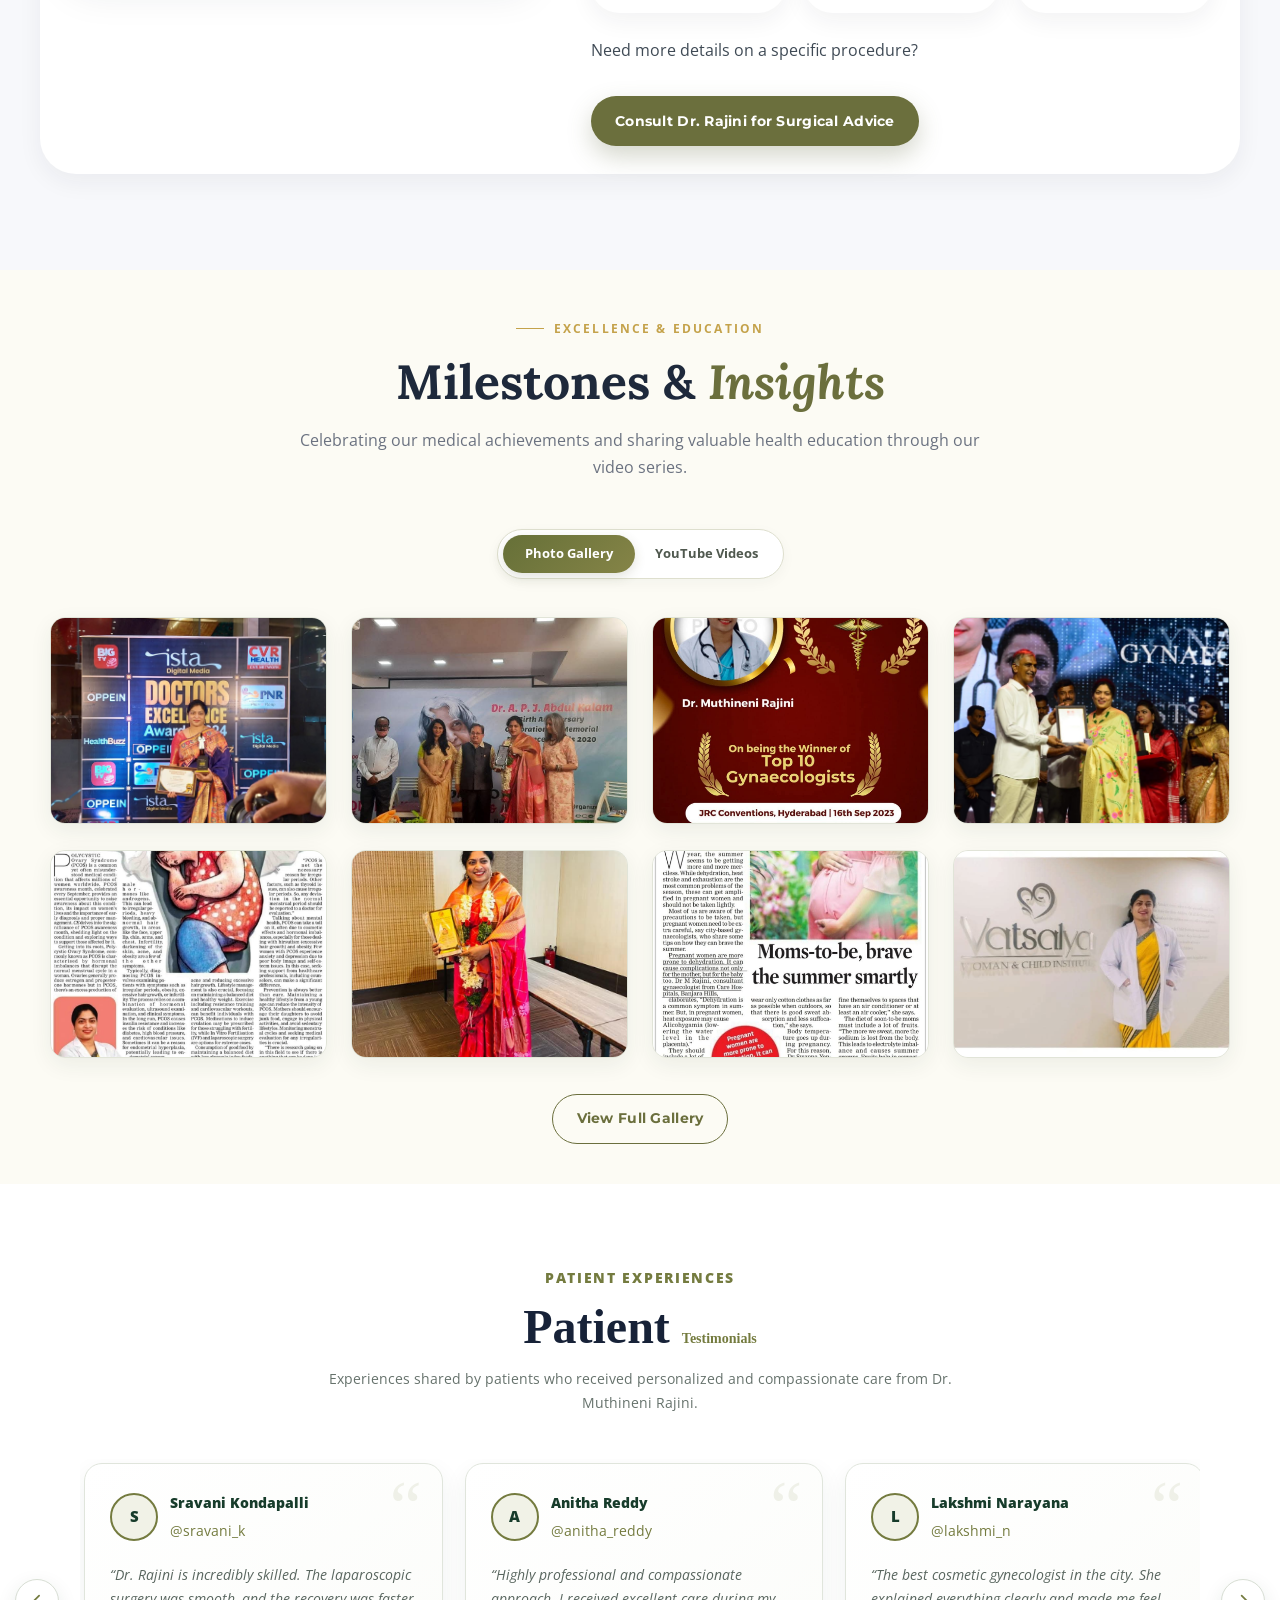
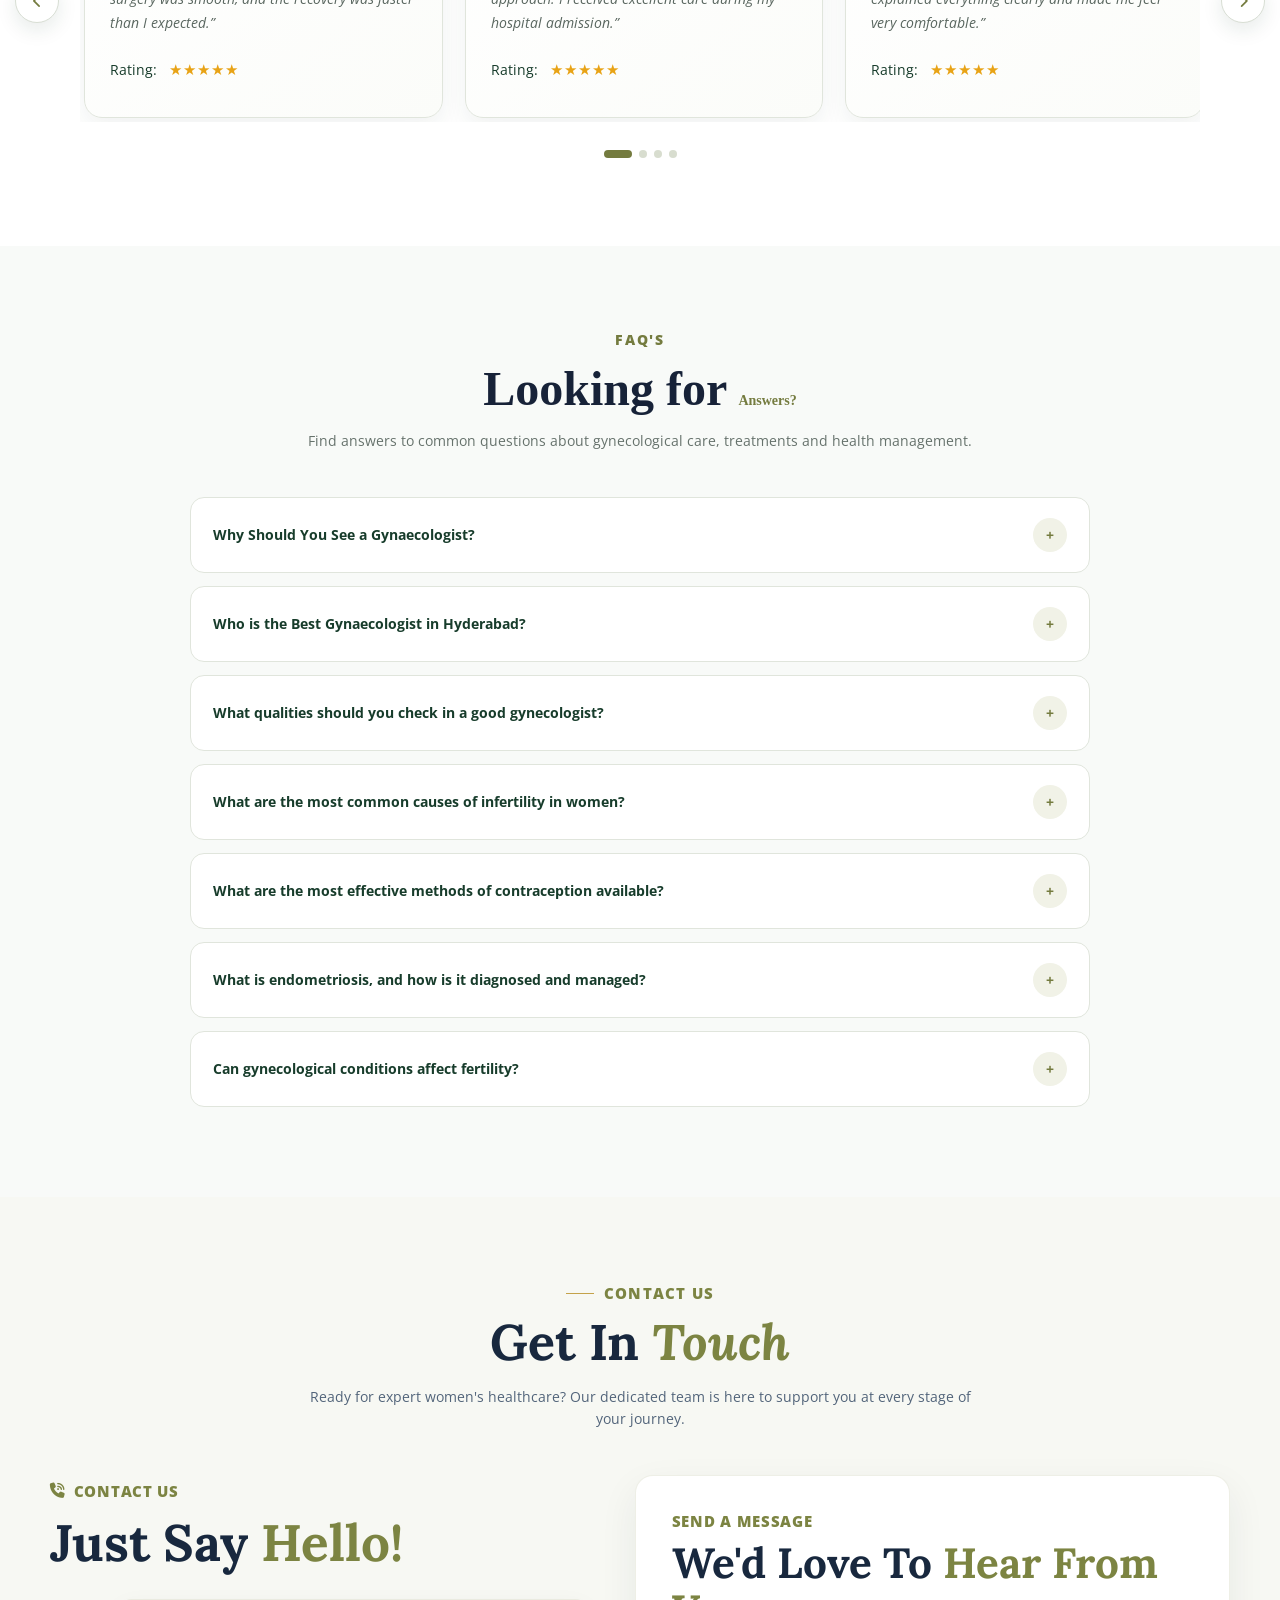
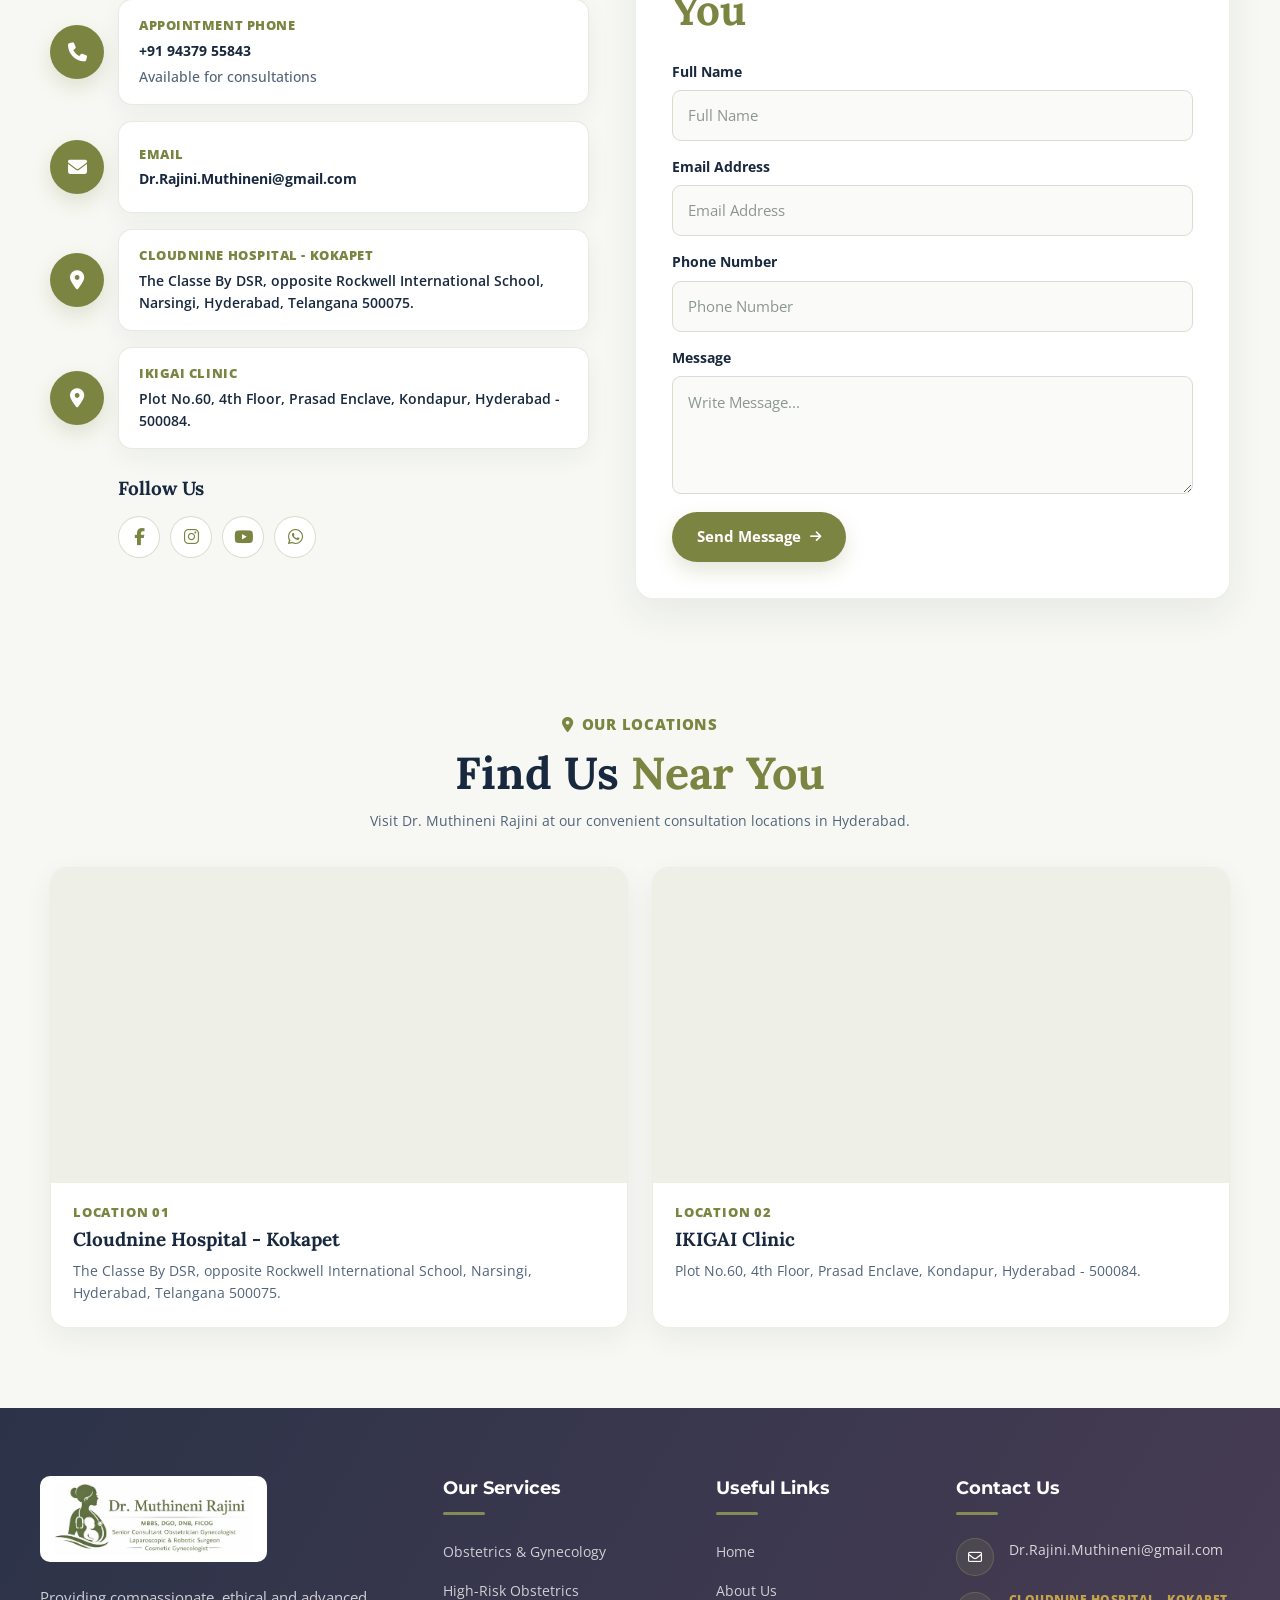
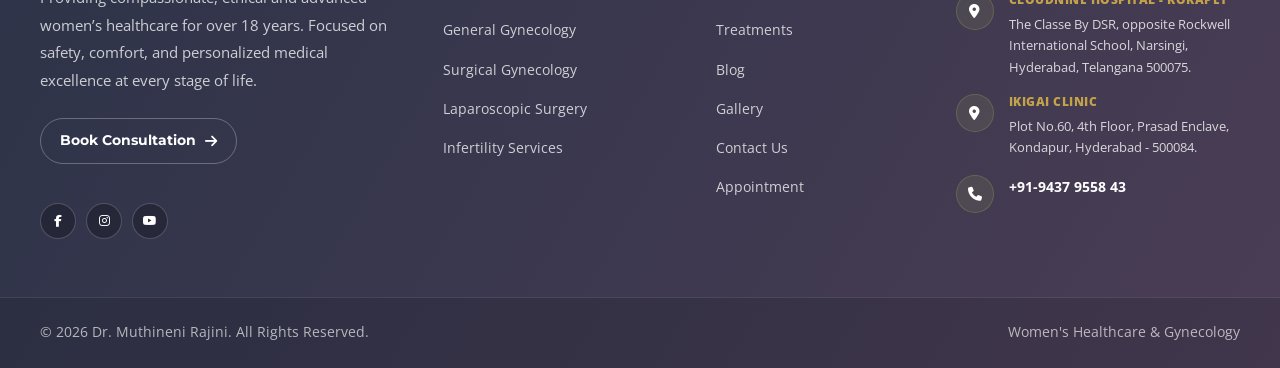
==== commit befcaecc: "updated code" ====
--- a/index.html
+++ b/index.html
@@ -66,7 +66,7 @@
 
             <div class="home-hero-bg">
                 <img
-                    src="assets/images/d2.JPG"
+                    src="assets/images/d.JPG"
                     alt="Dr. Muthineni Rajini"
                 >
             </div>
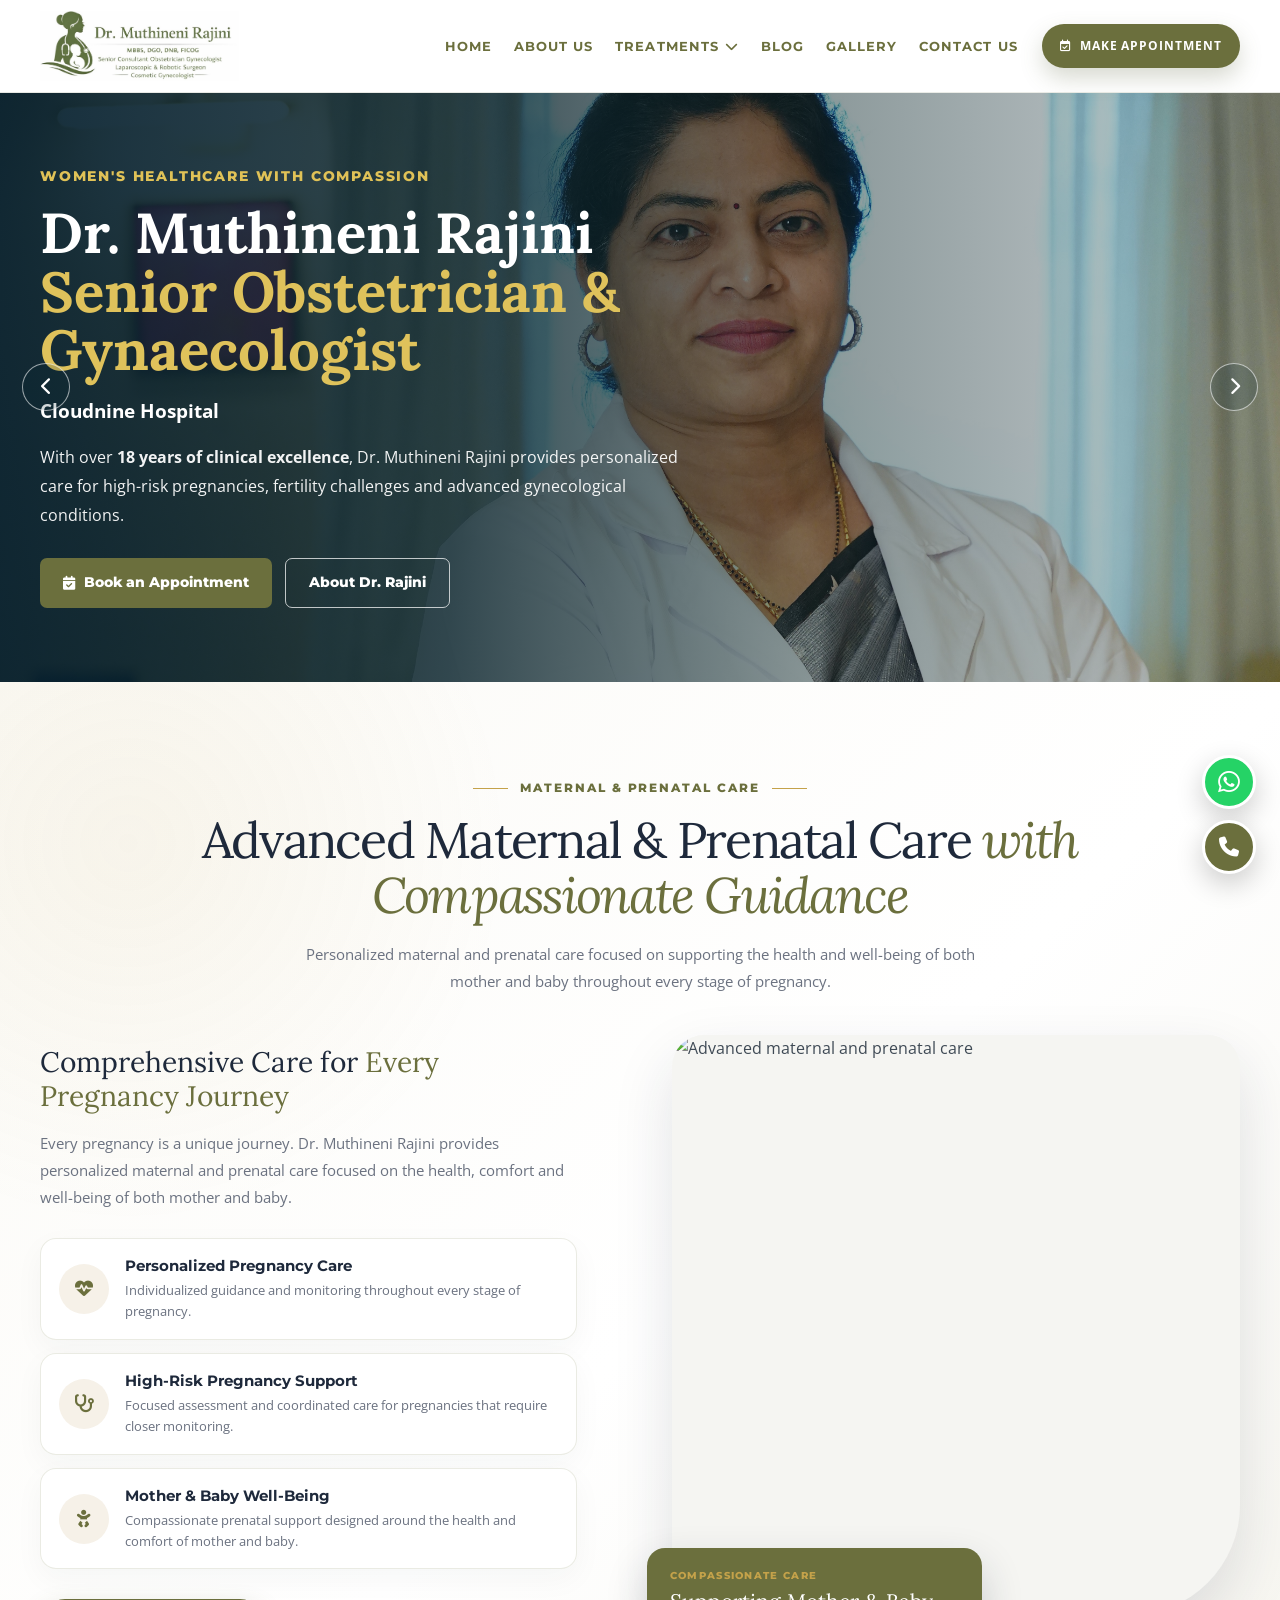
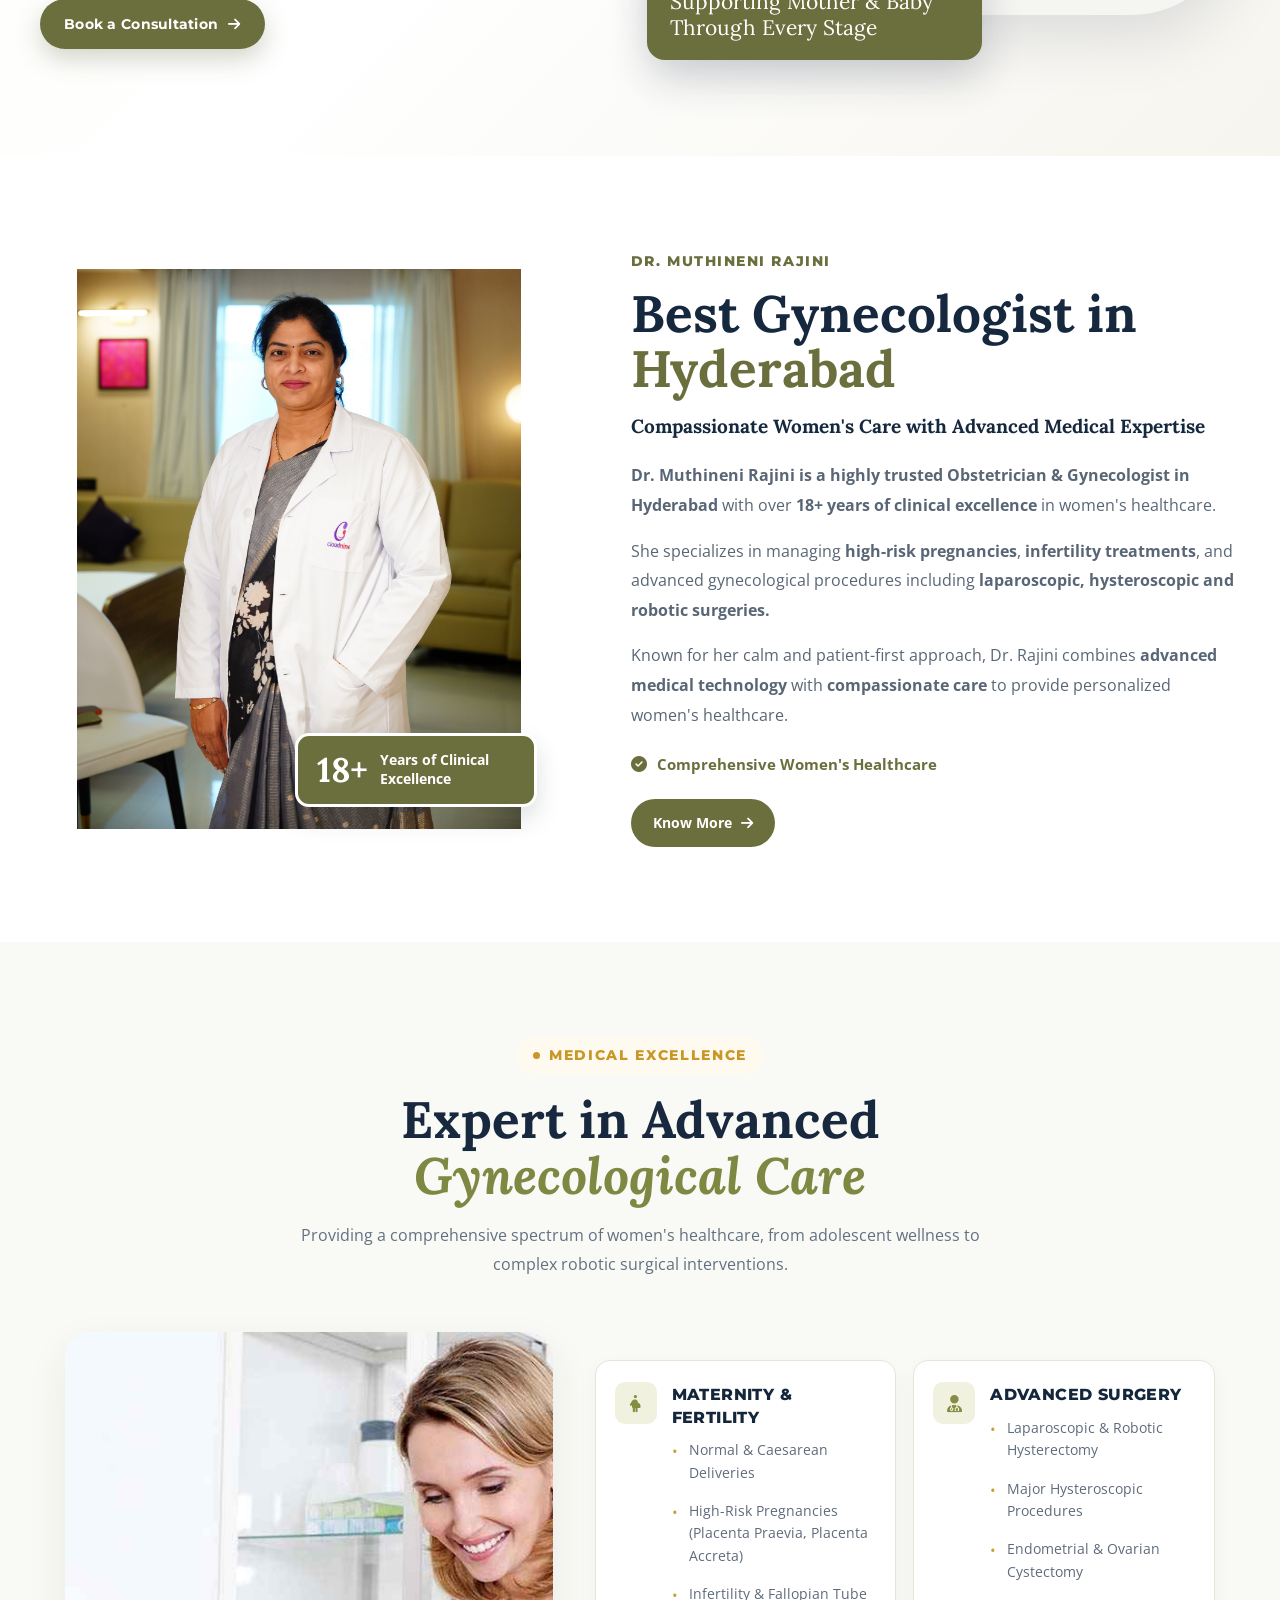
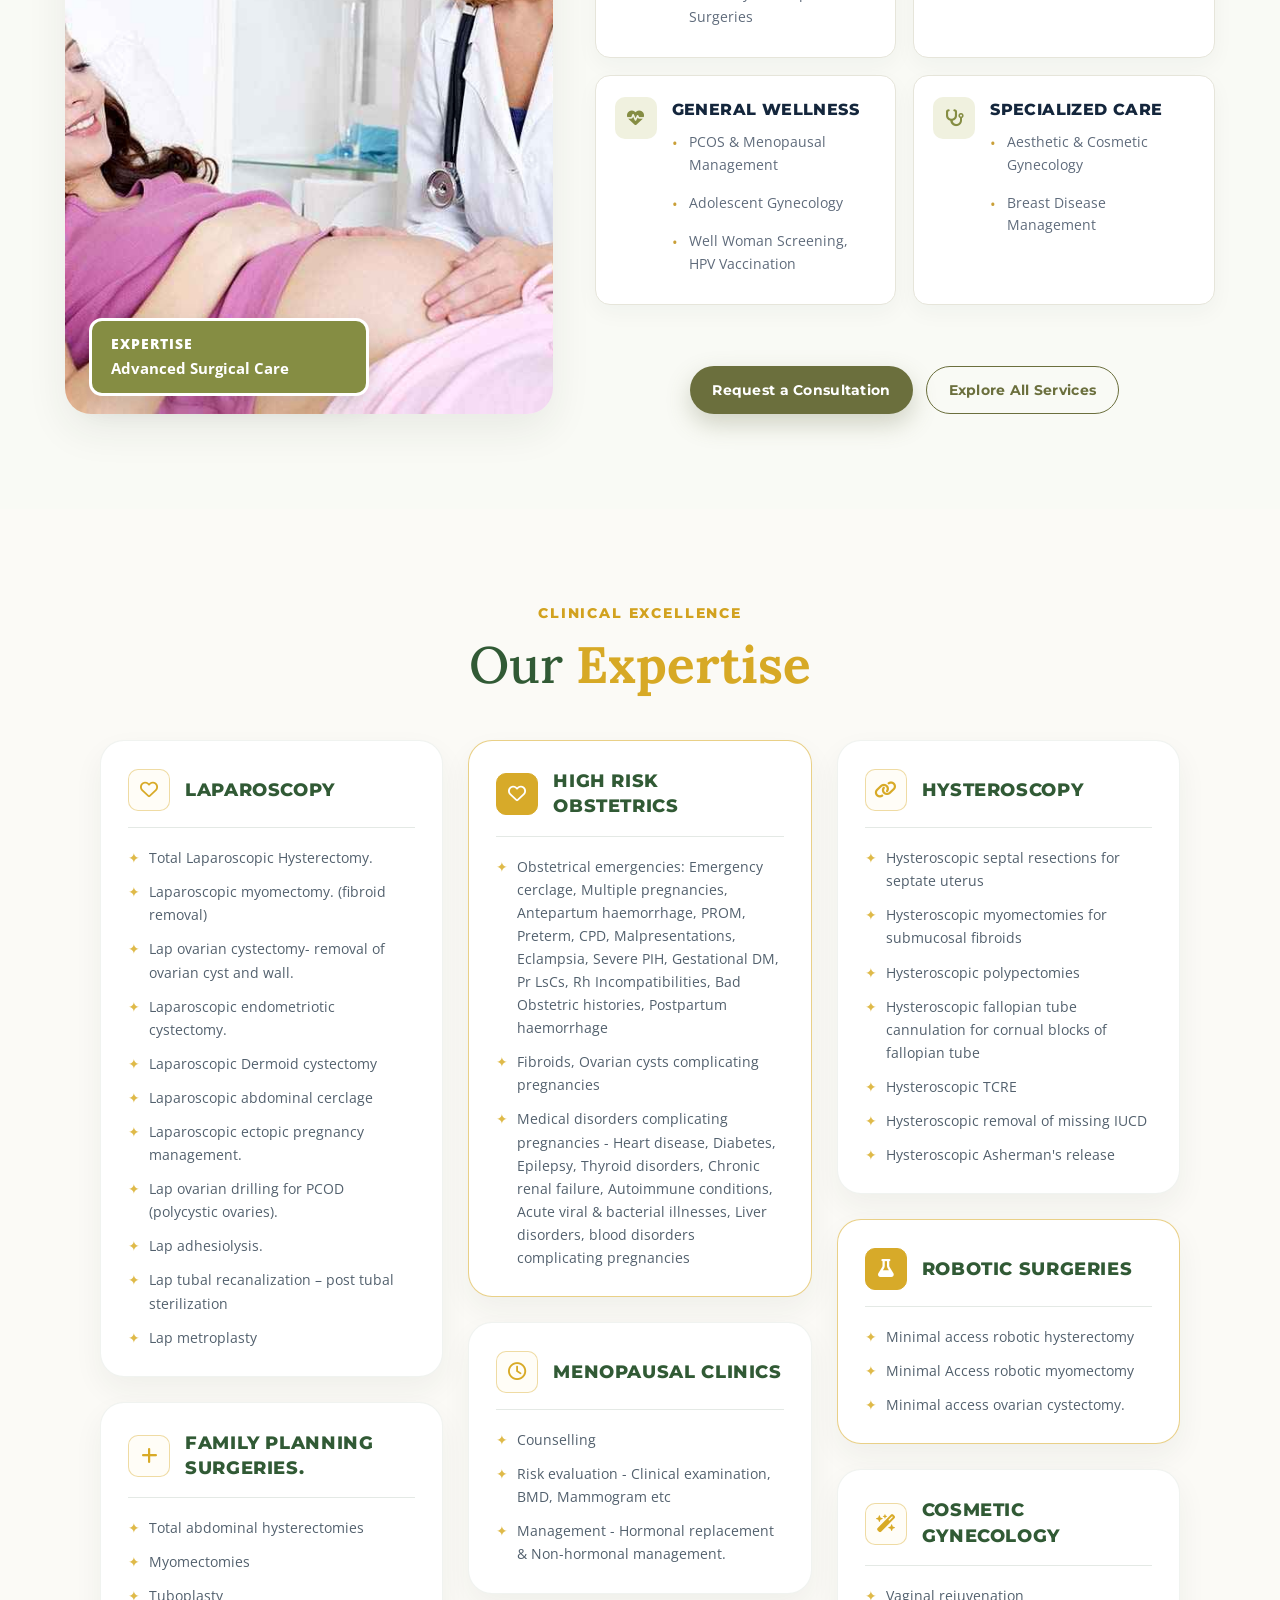
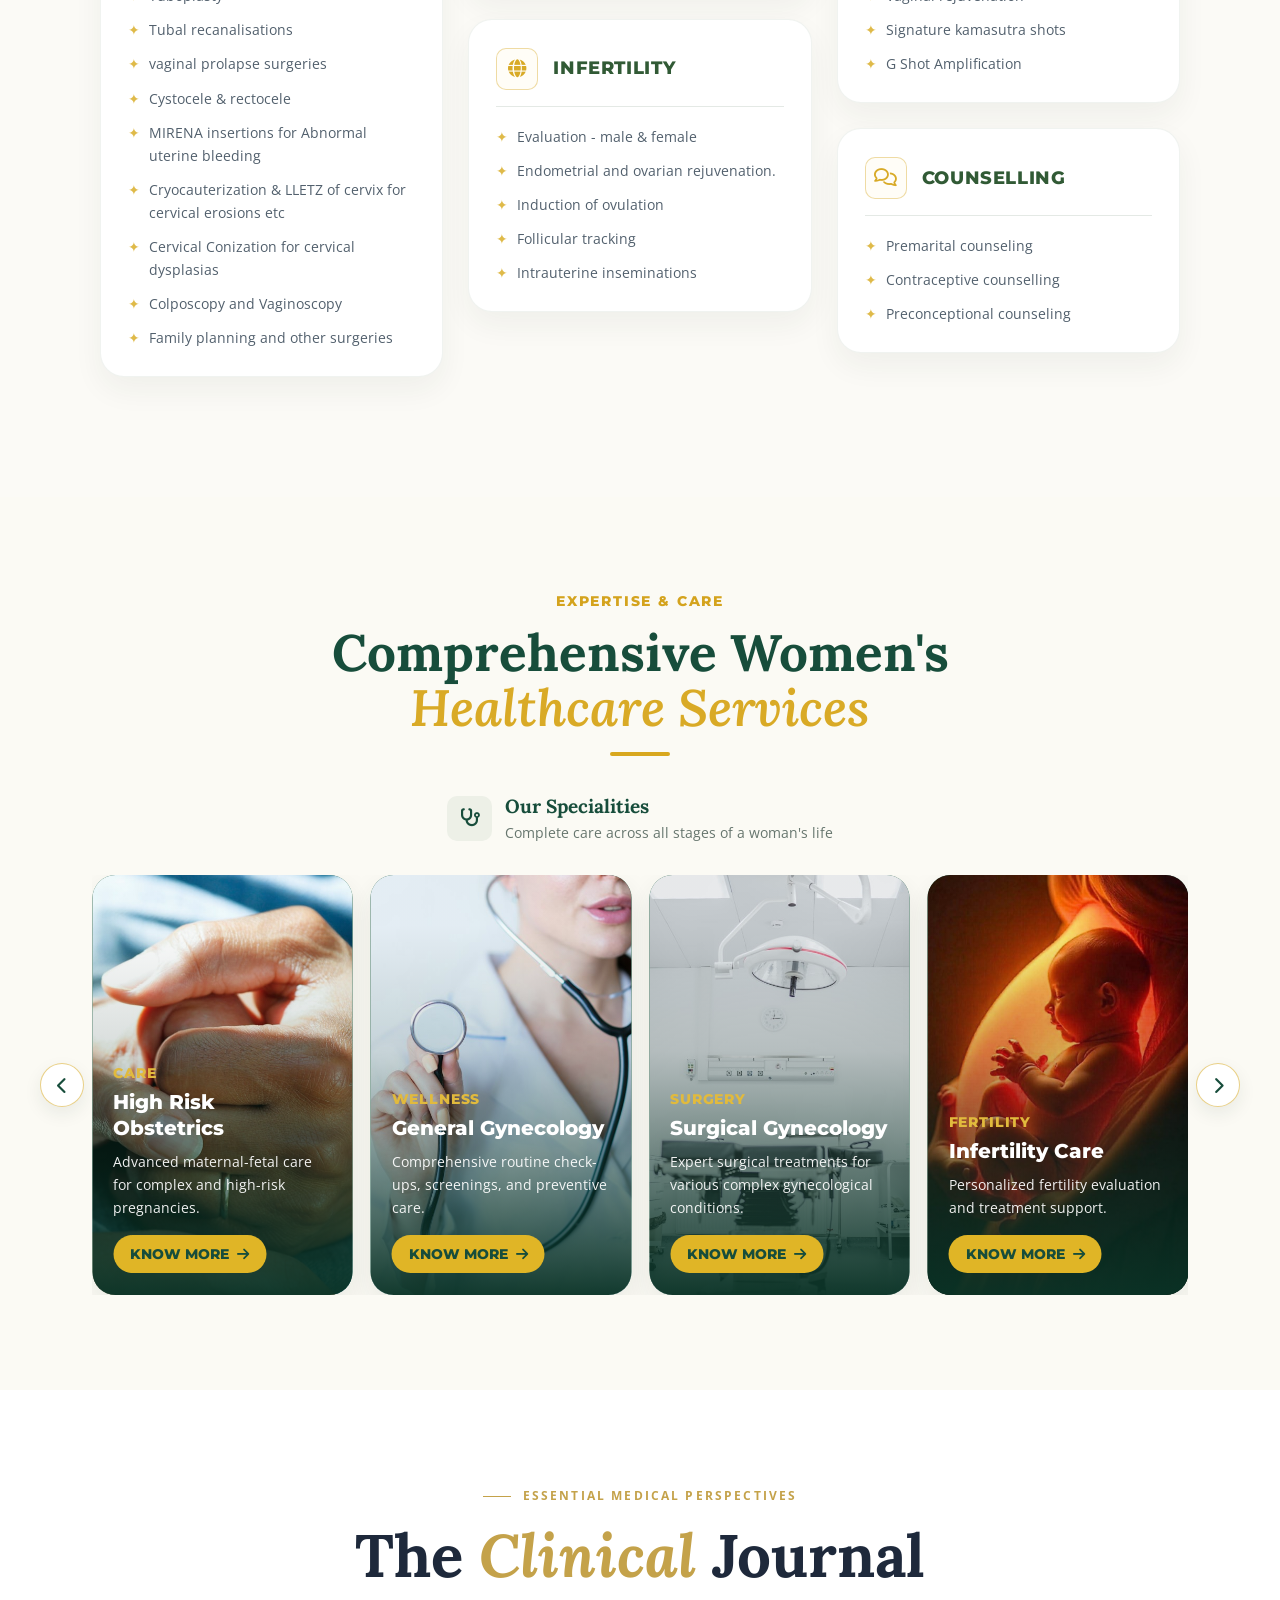
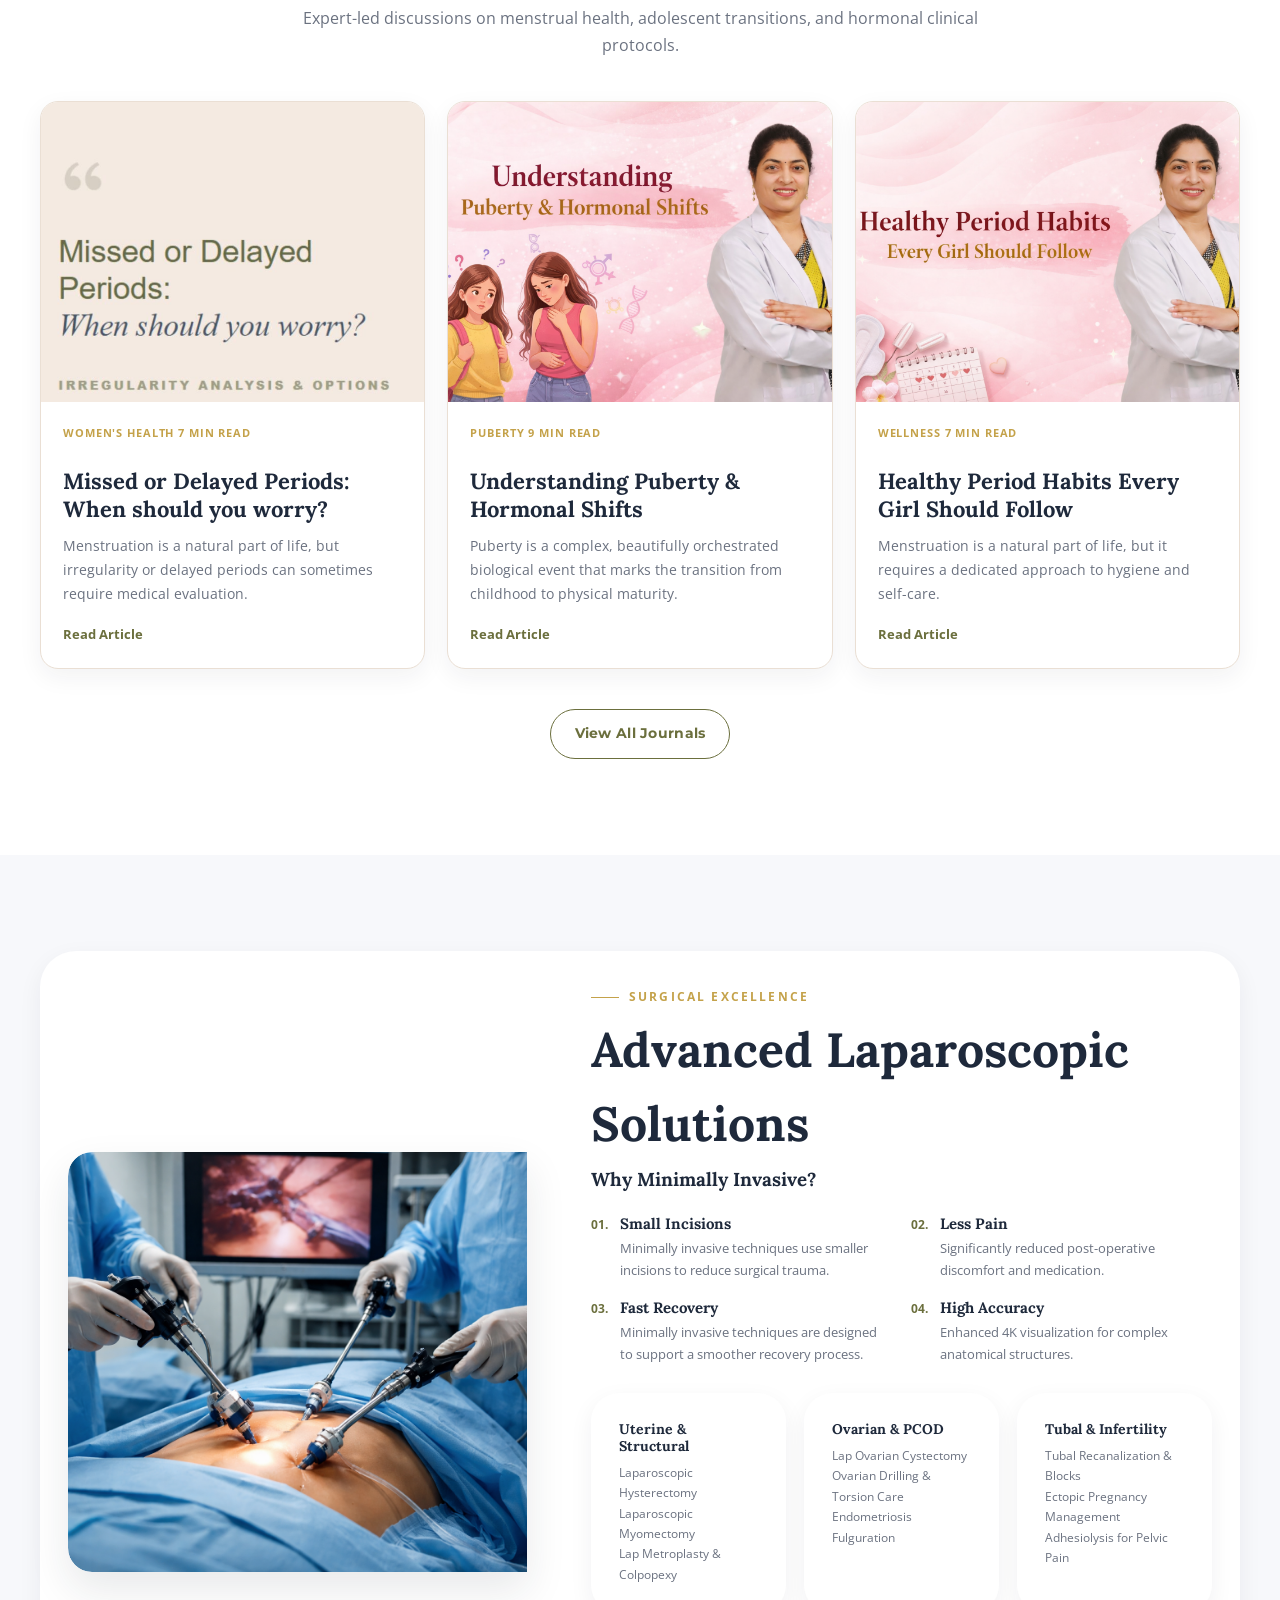
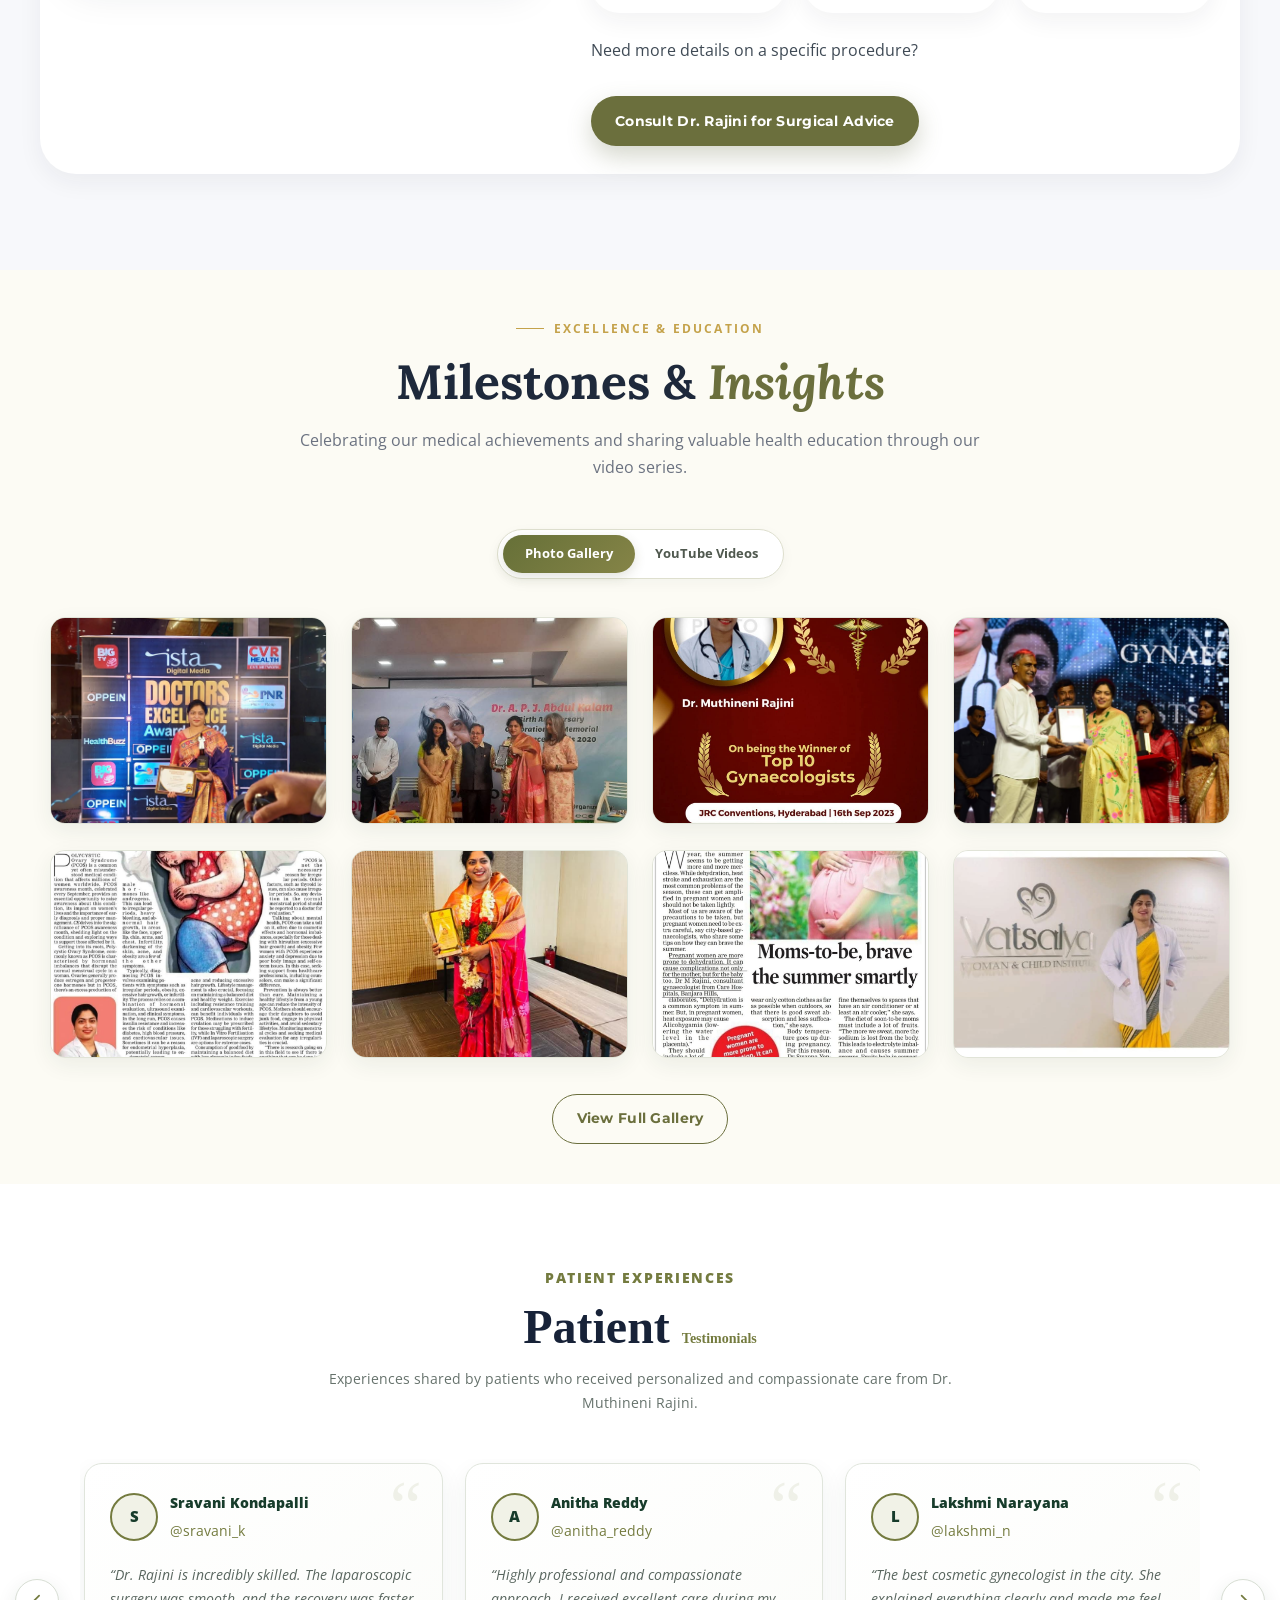
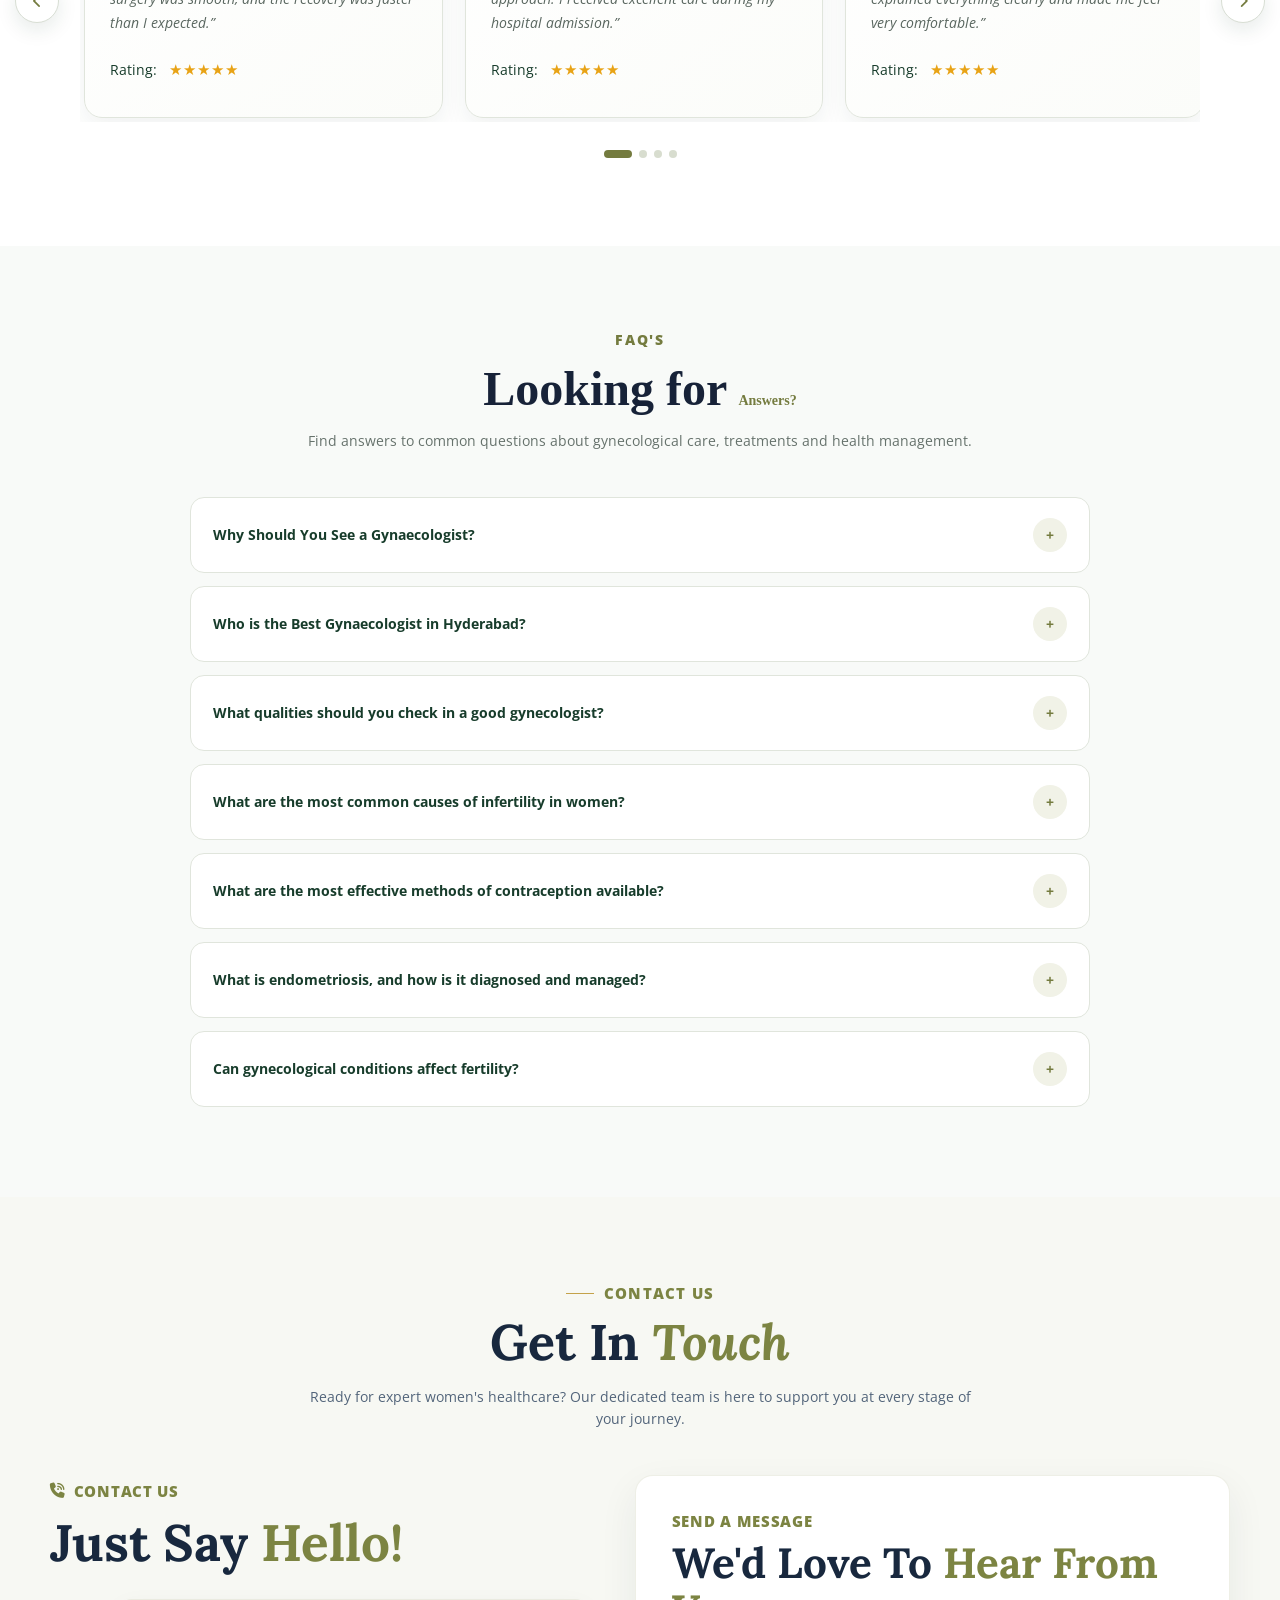
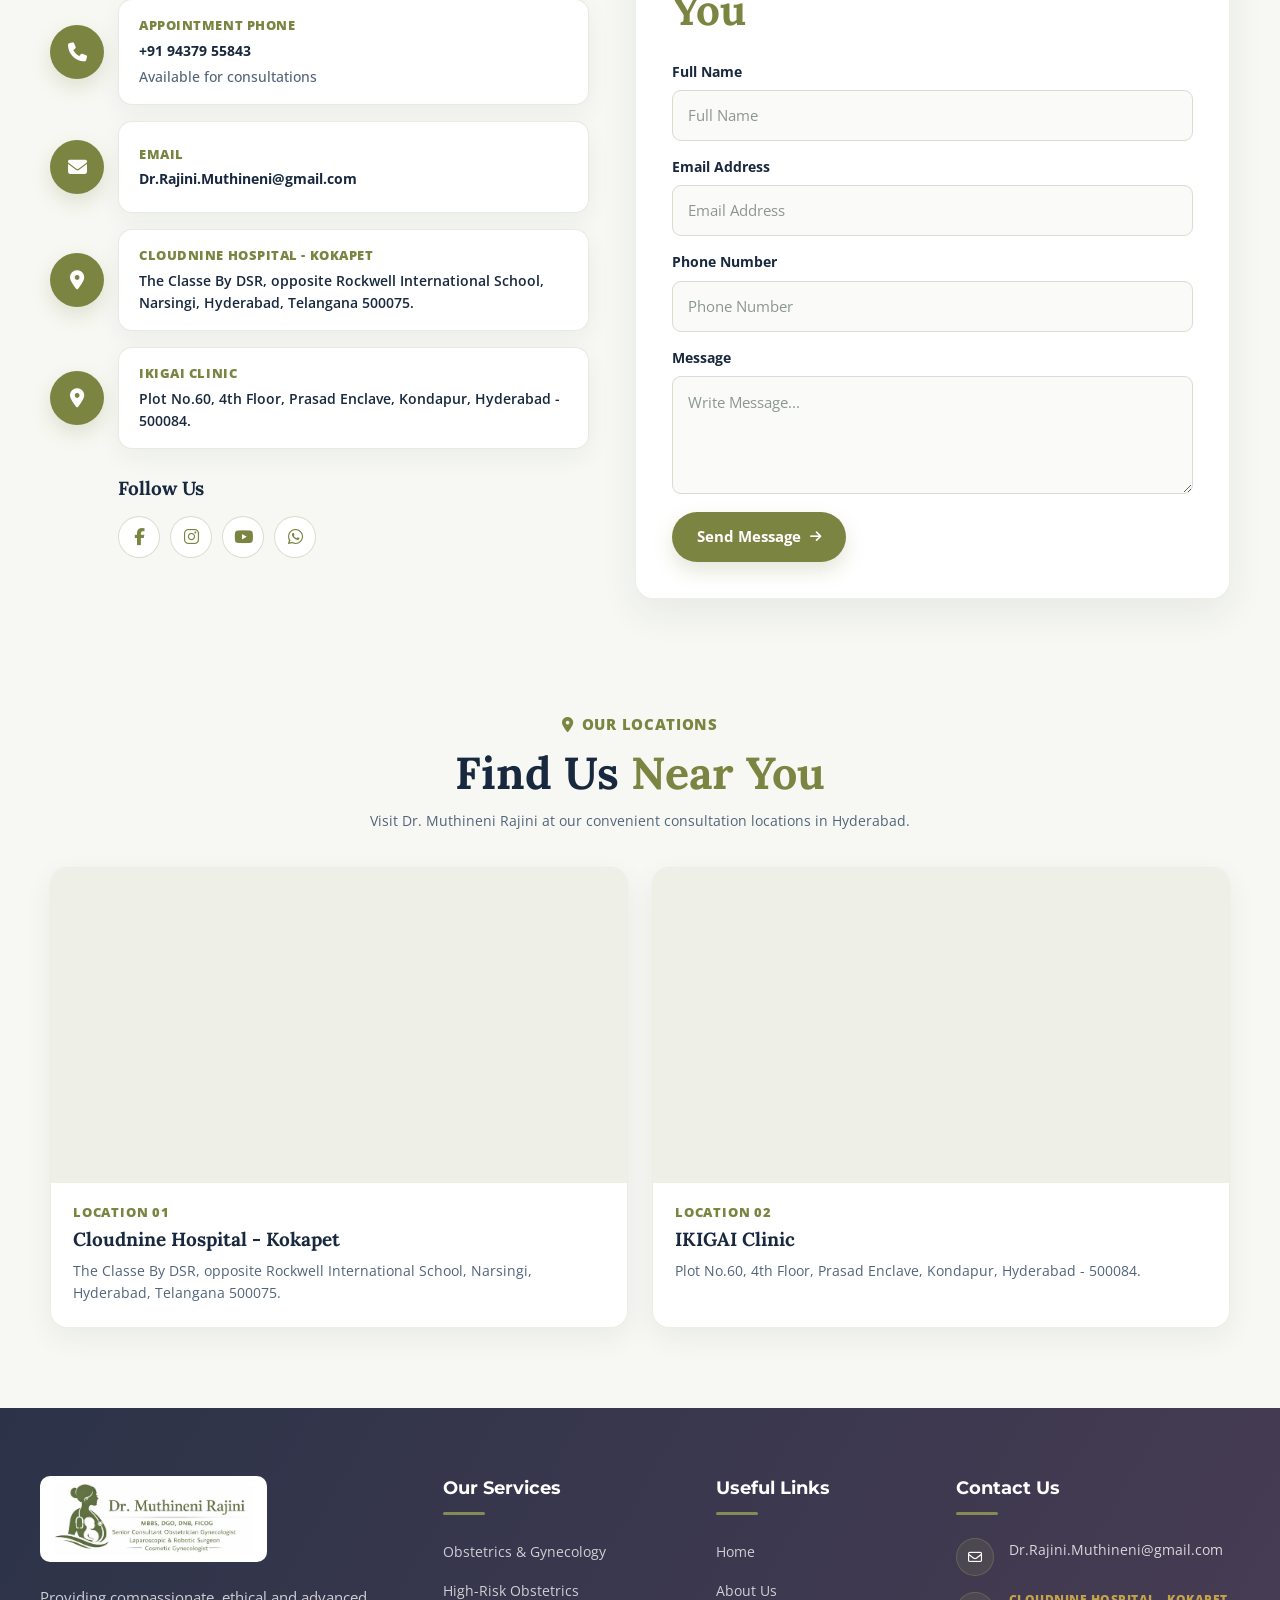
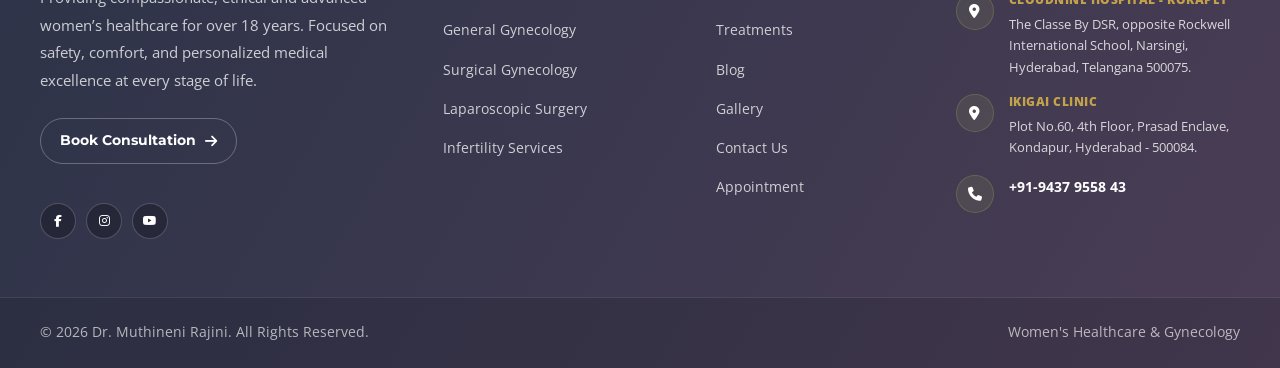
==== commit 1a0f0f1f: "updated code" ====
--- a/index.html
+++ b/index.html
@@ -66,7 +66,7 @@
 
             <div class="home-hero-bg">
                 <img
-                    src="assets/images/d.JPG"
+                    src="assets/images/d.jpg"
                     alt="Dr. Muthineni Rajini"
                 >
             </div>
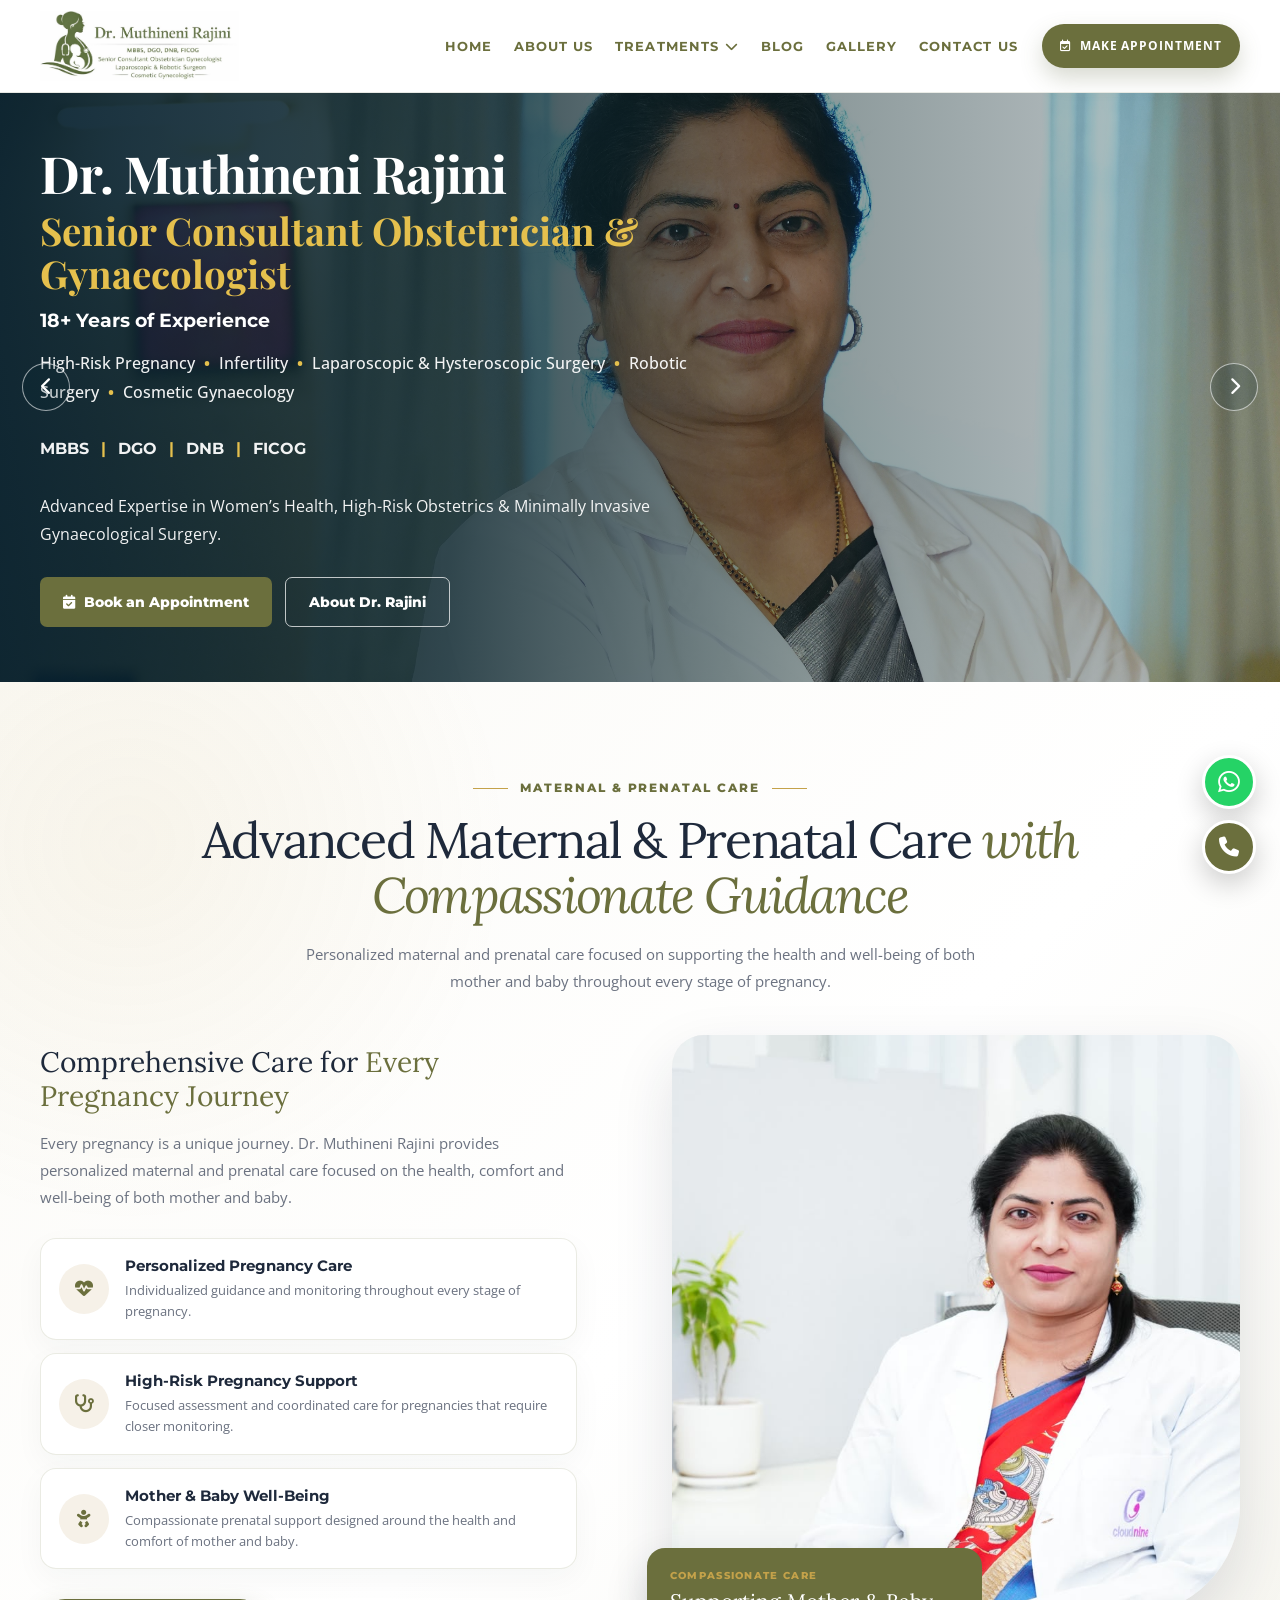
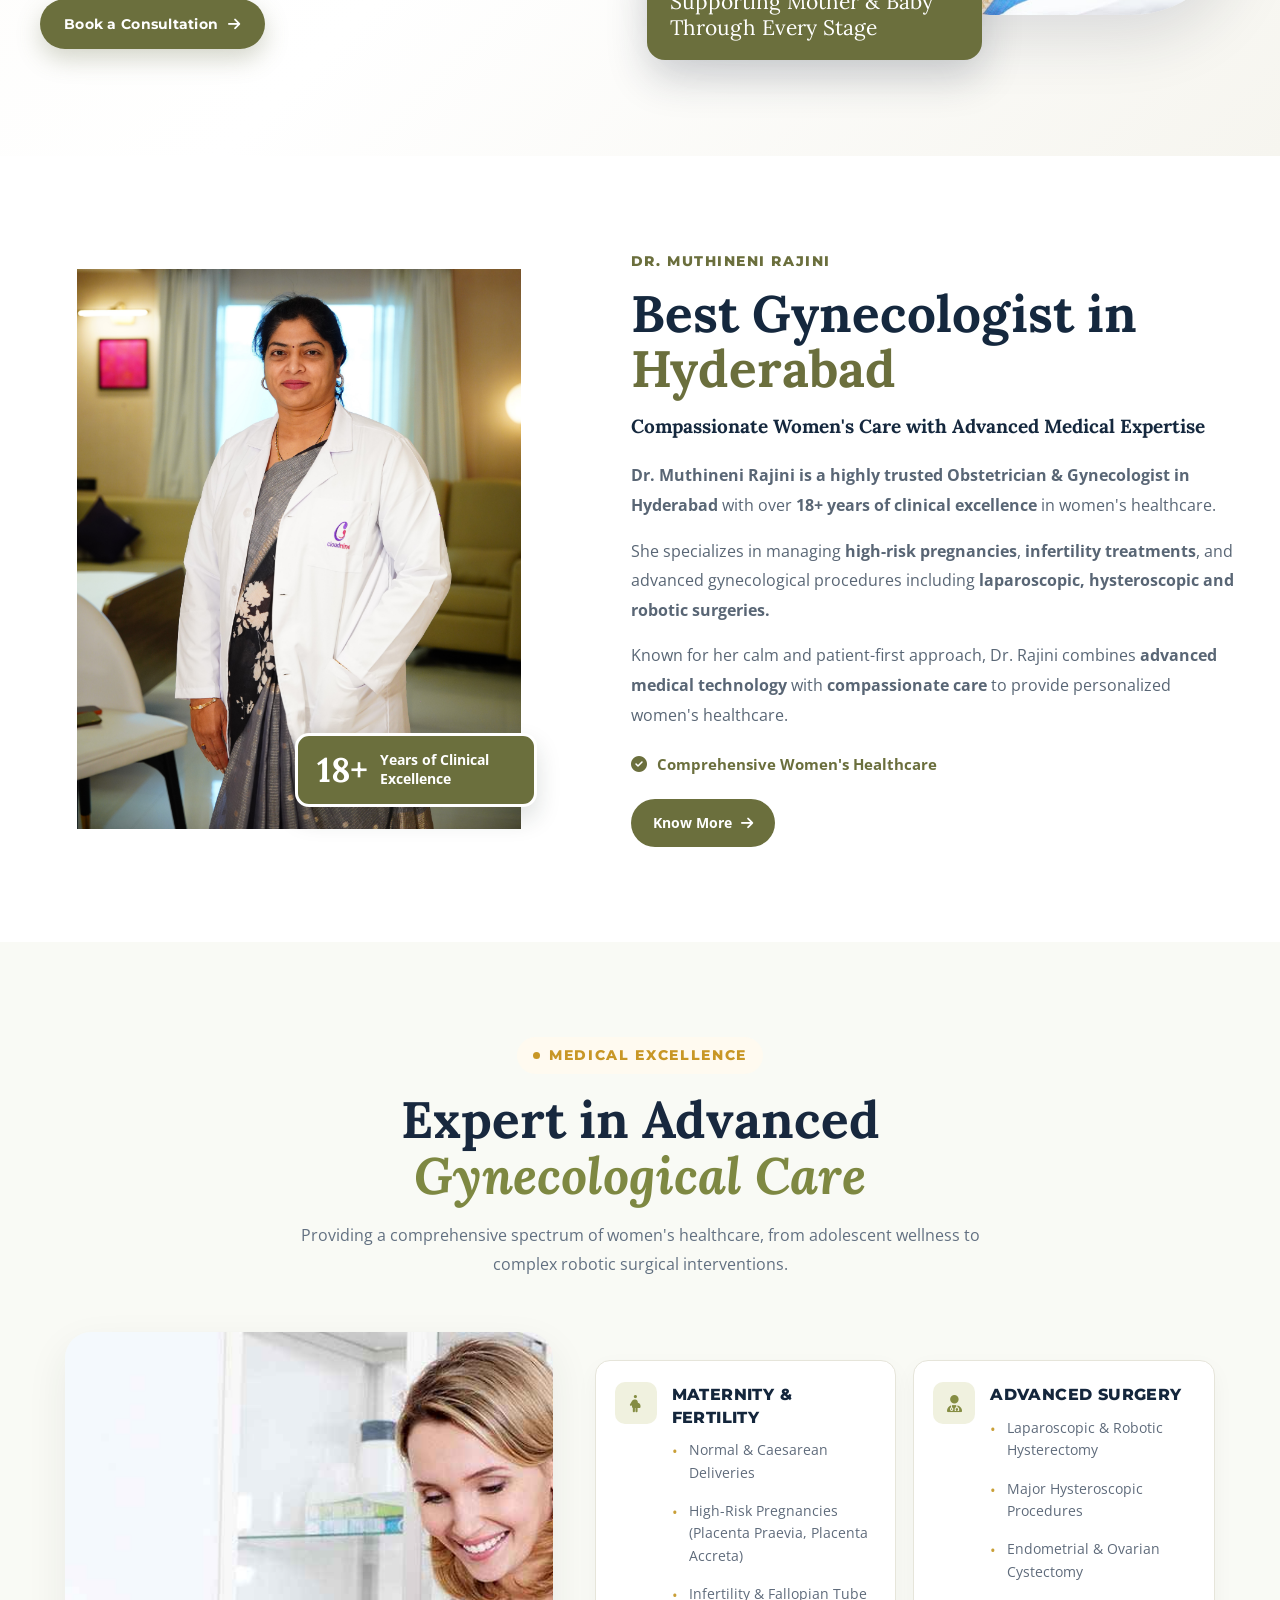
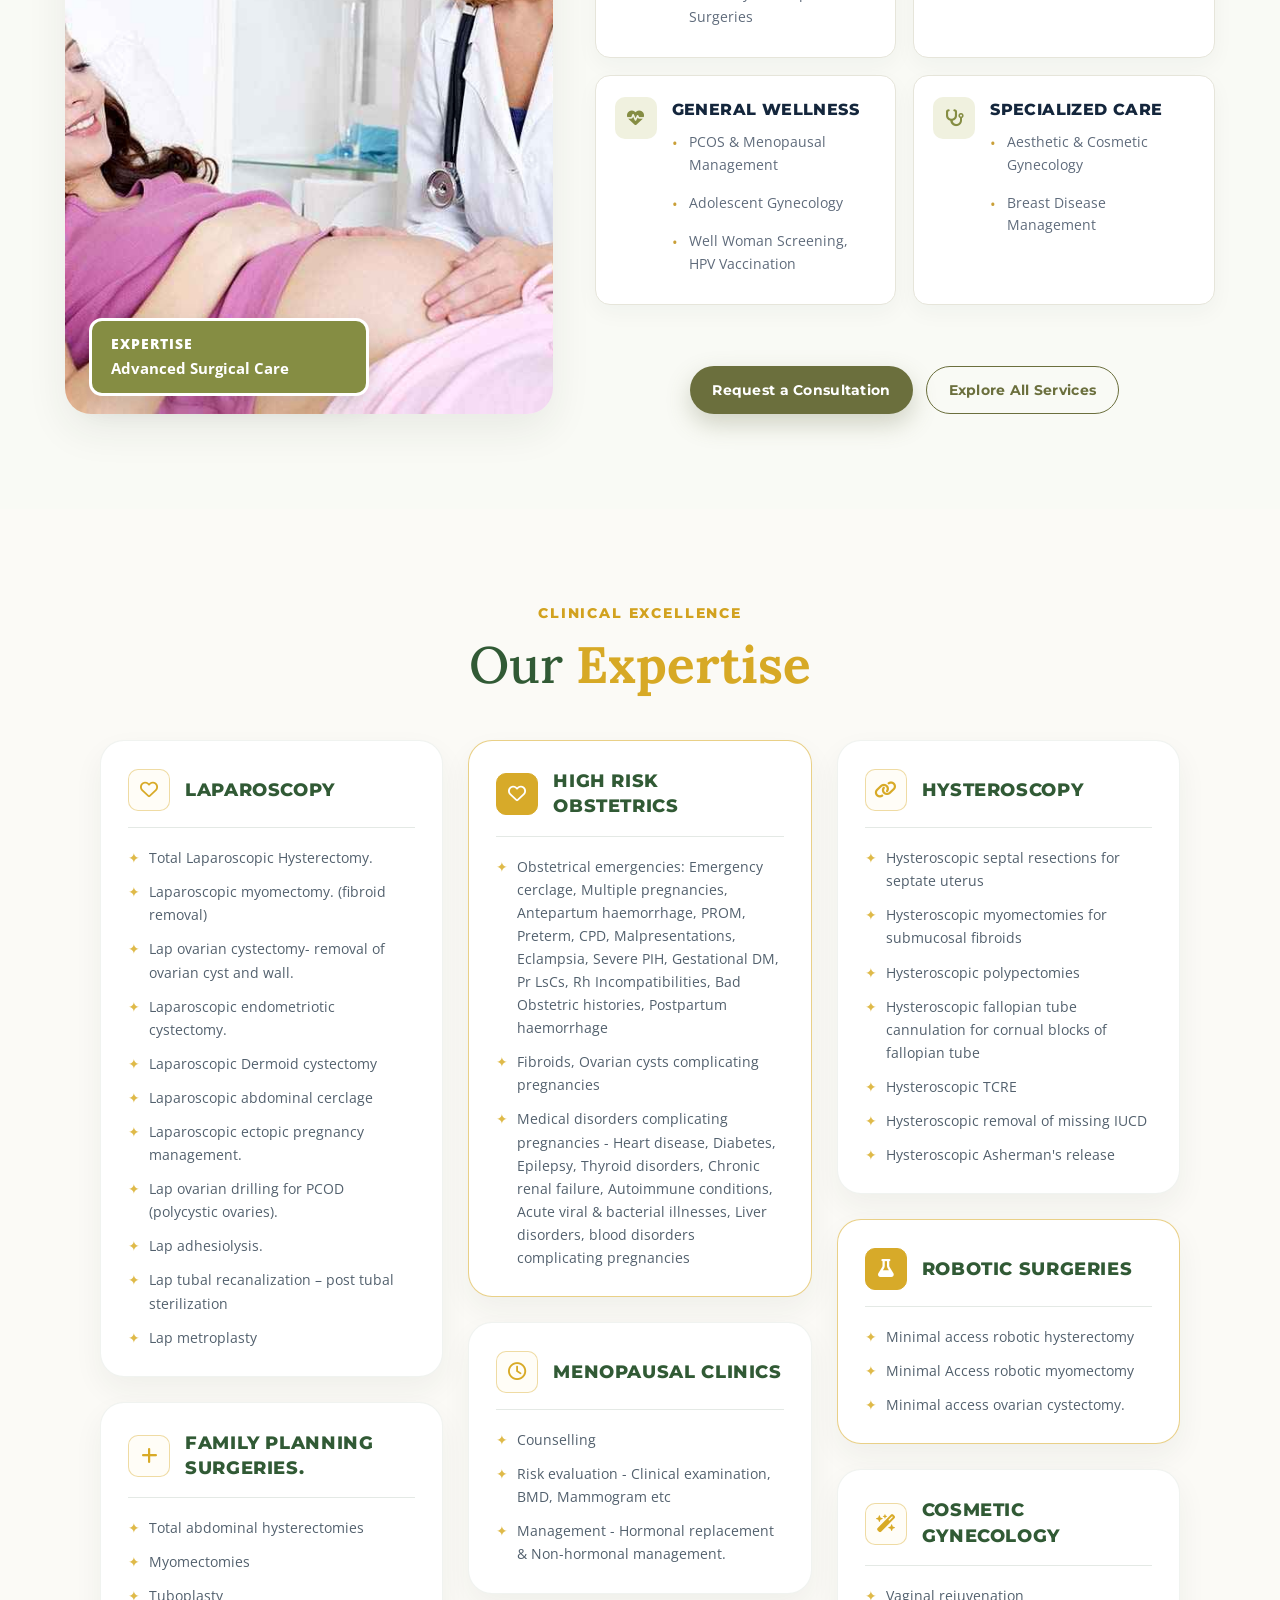
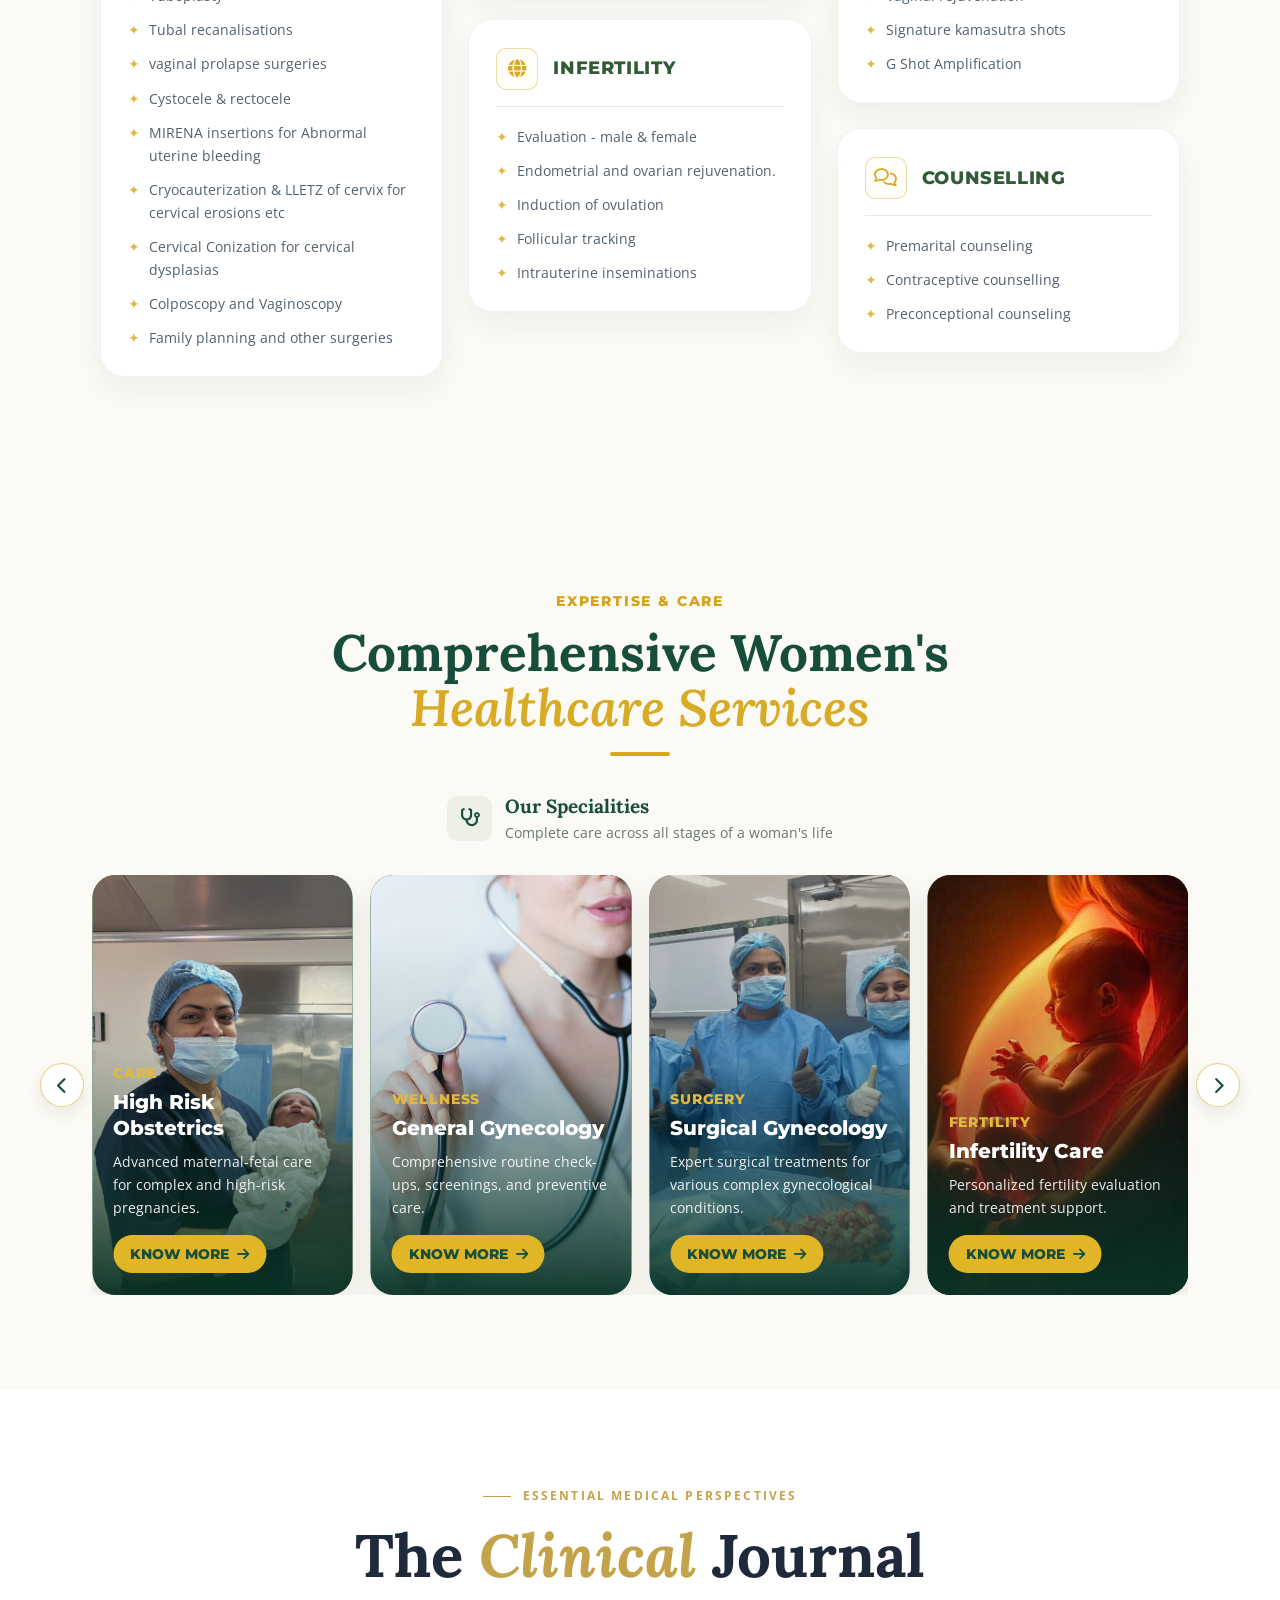
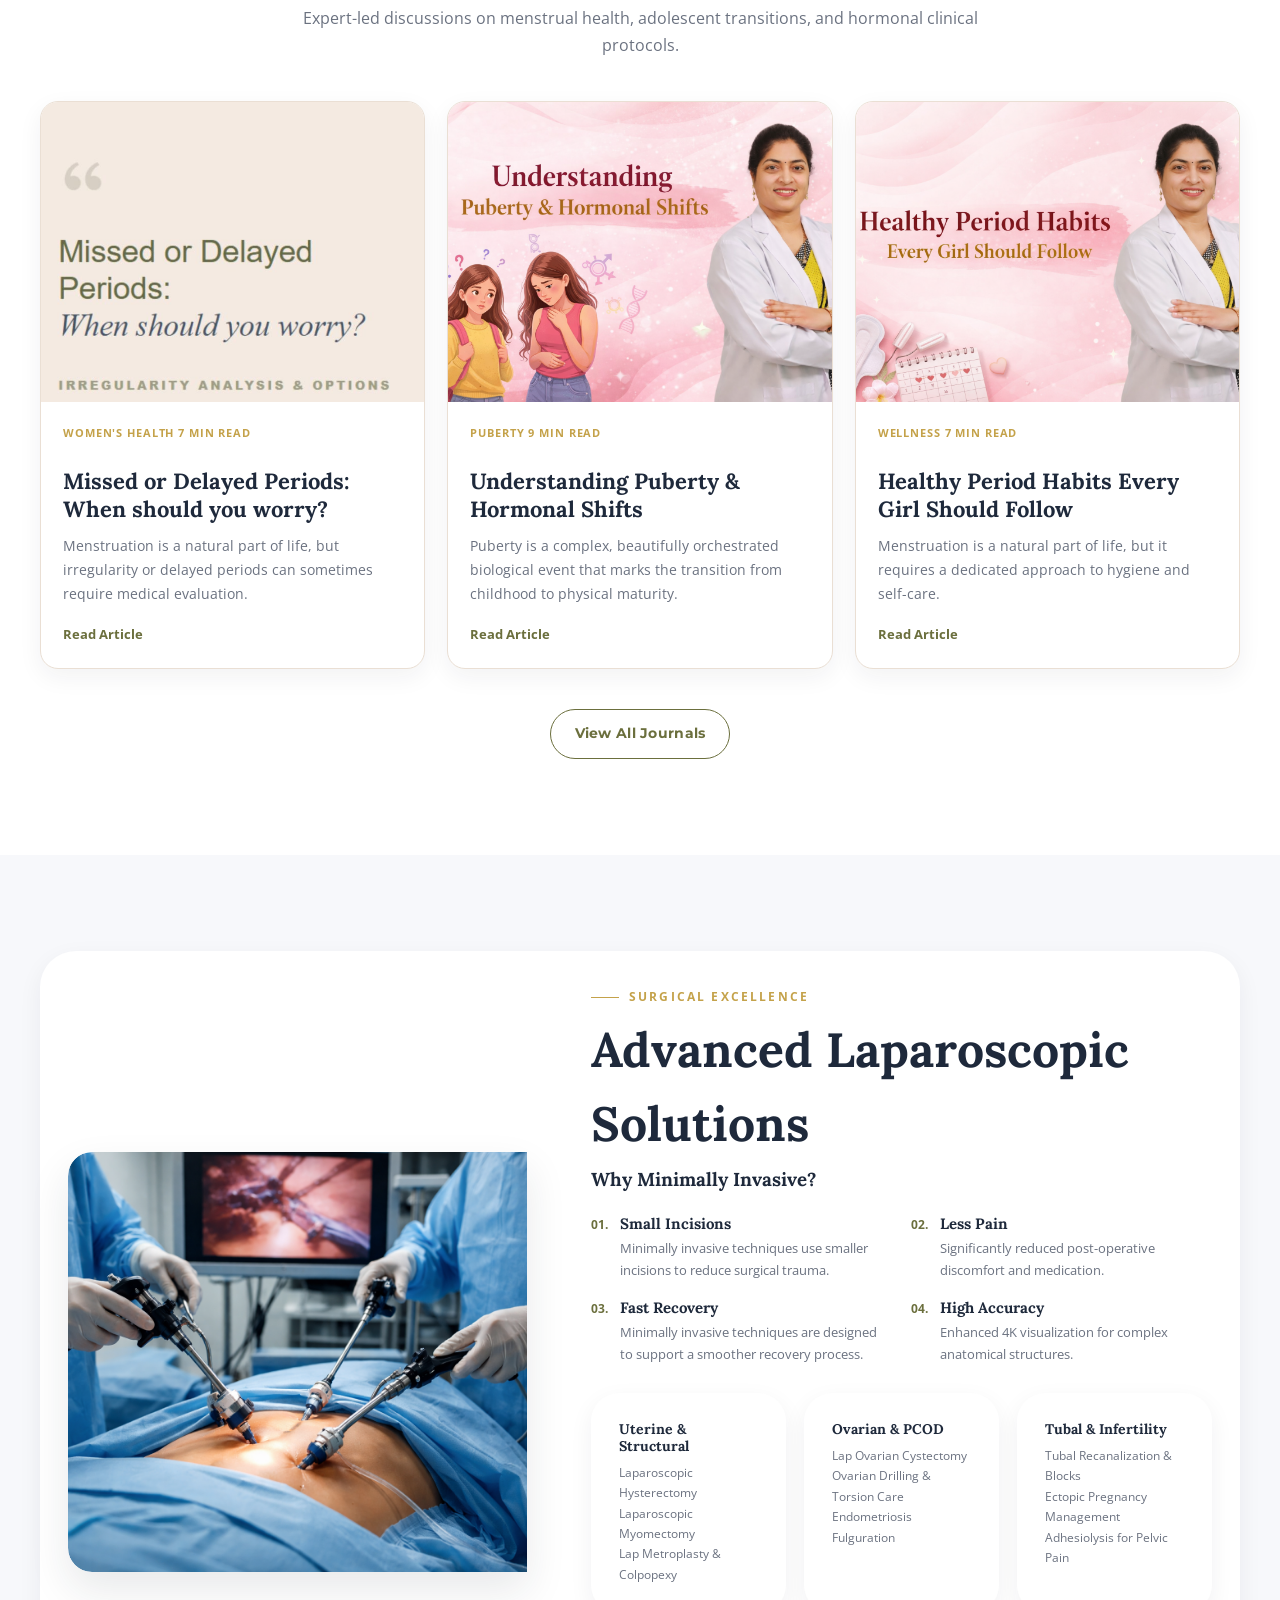
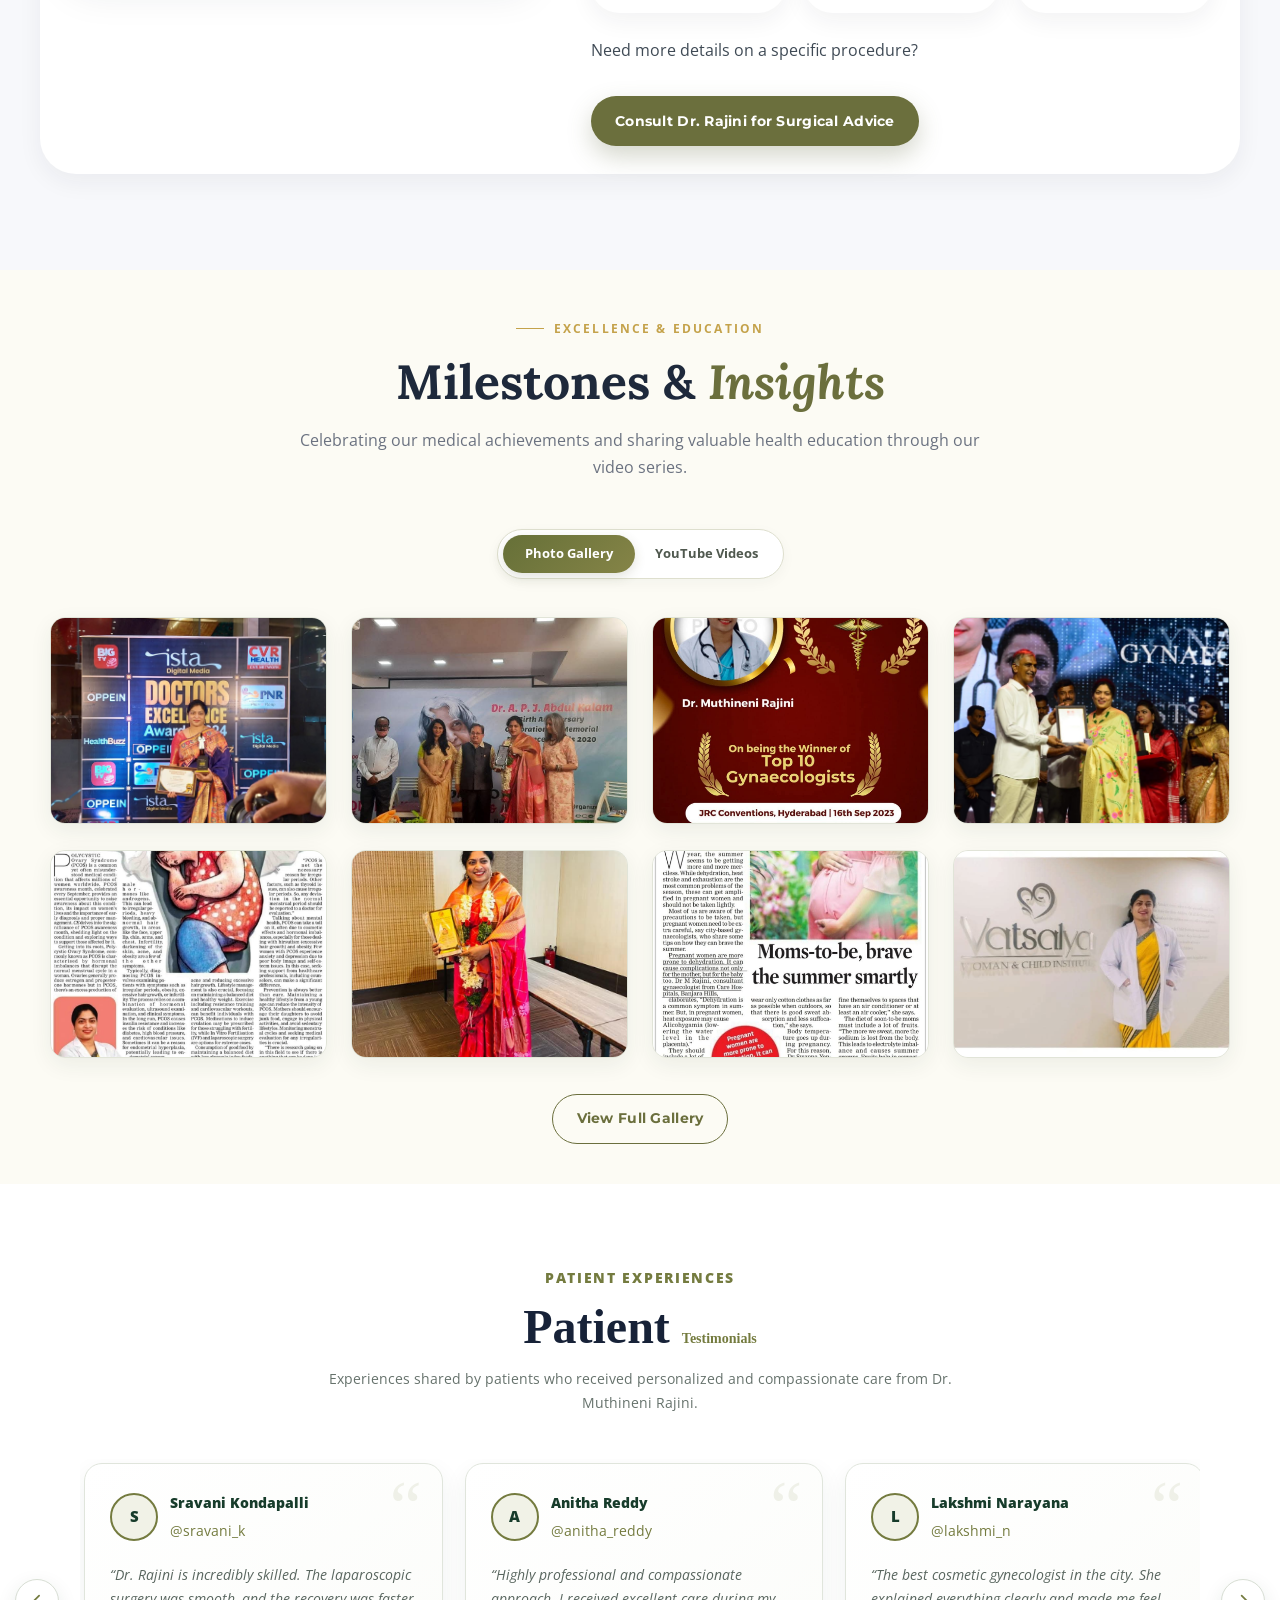
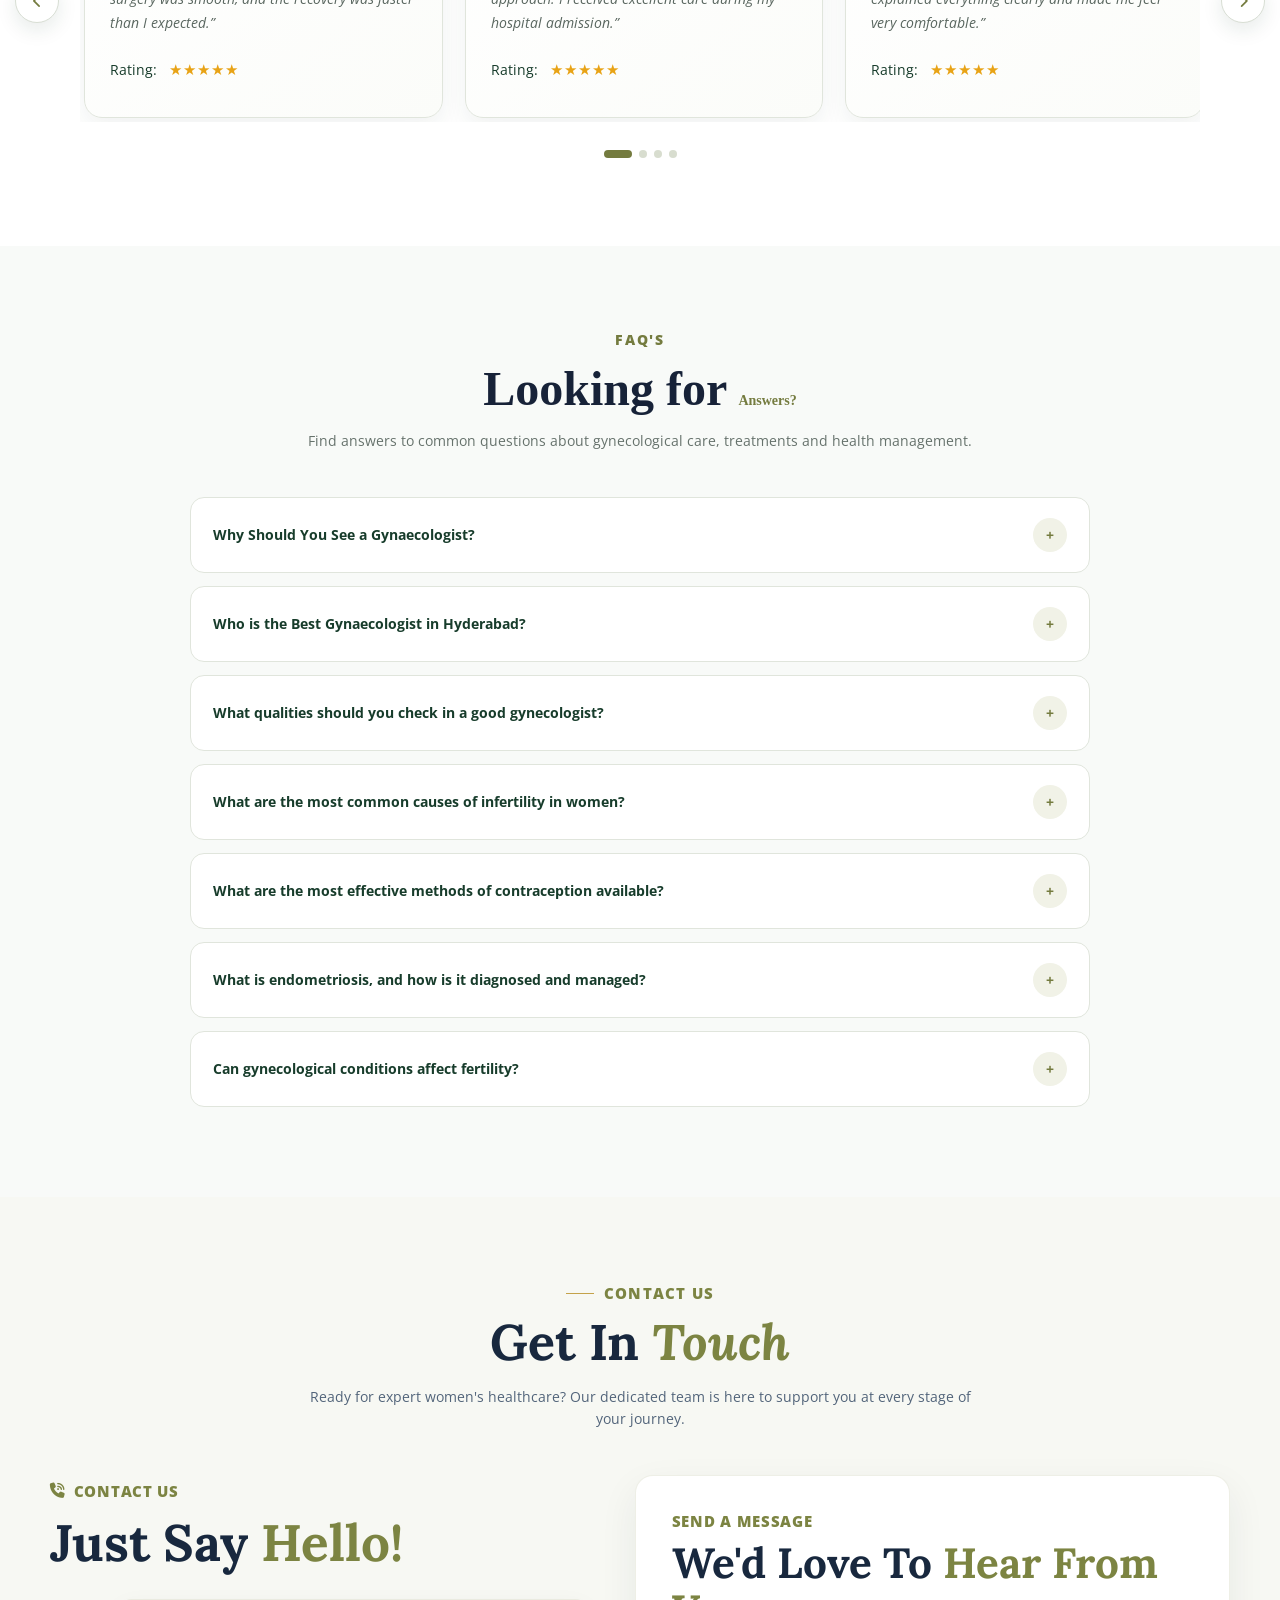
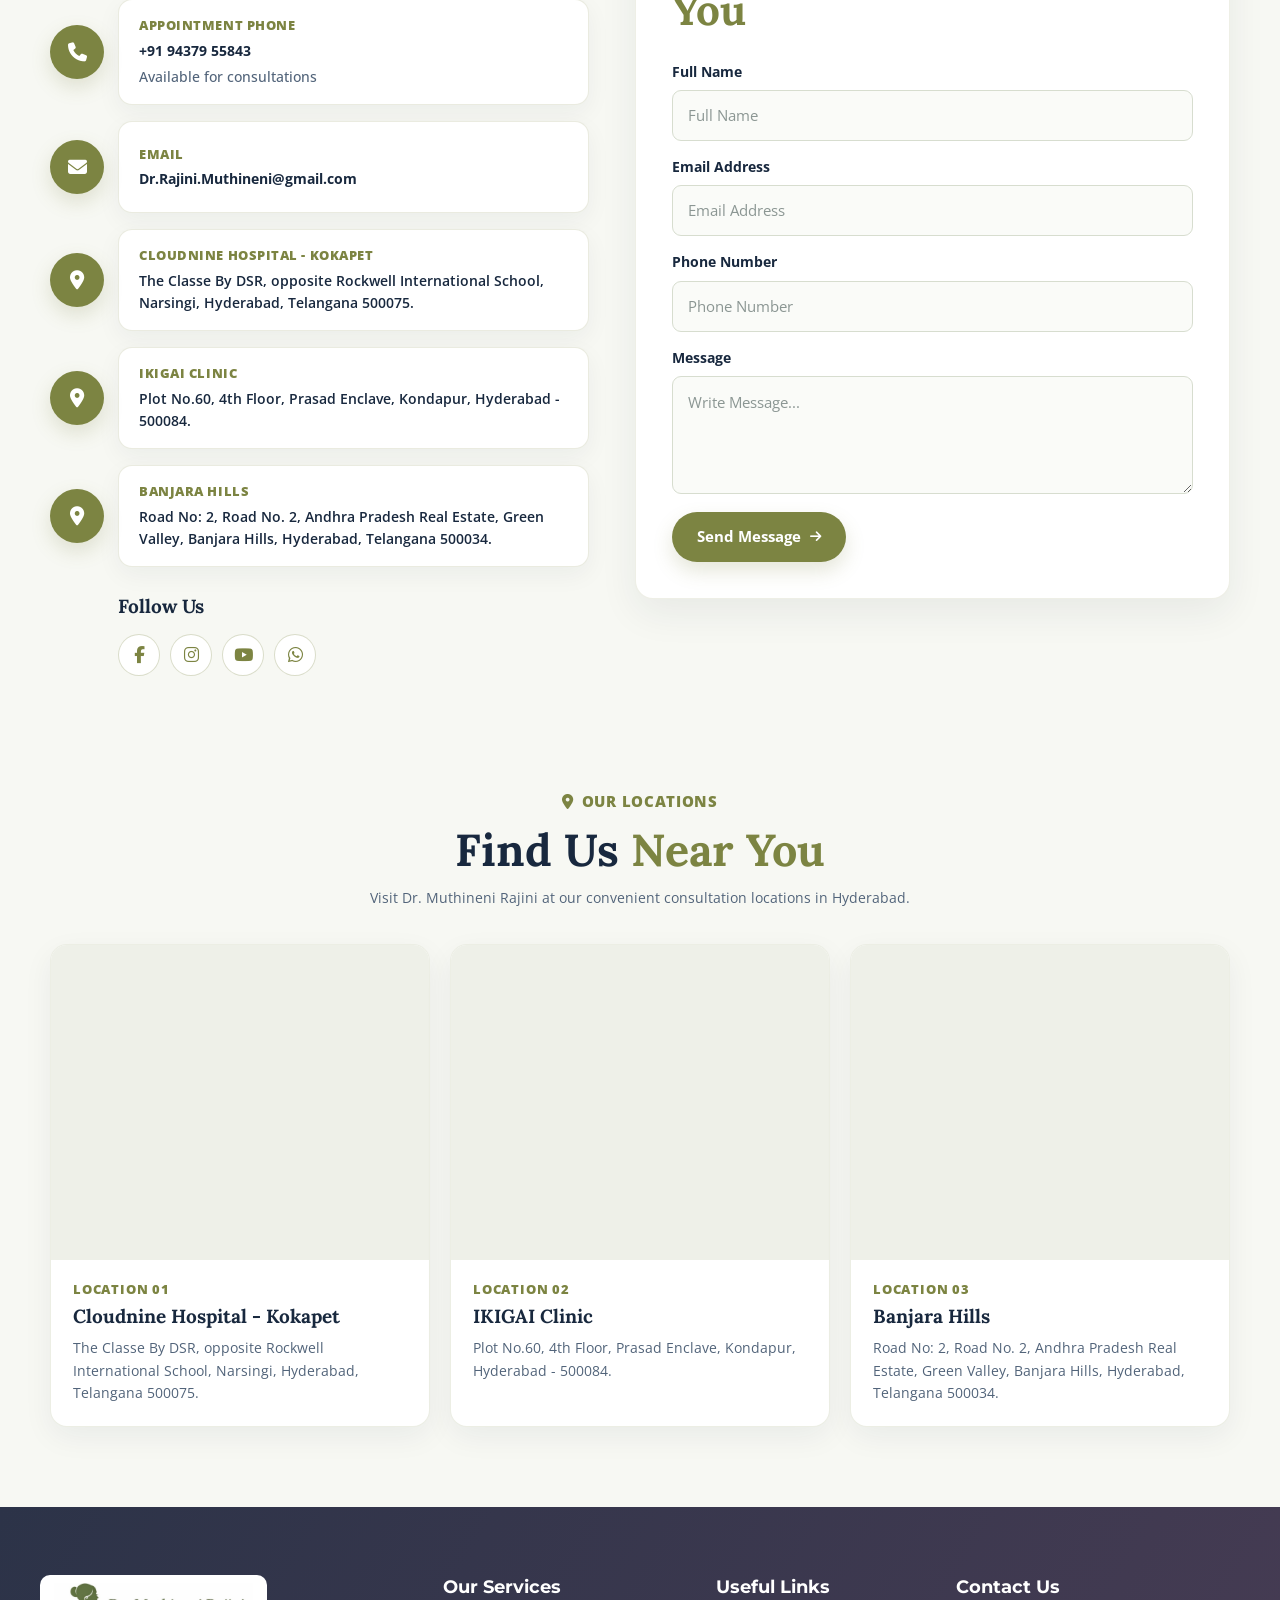
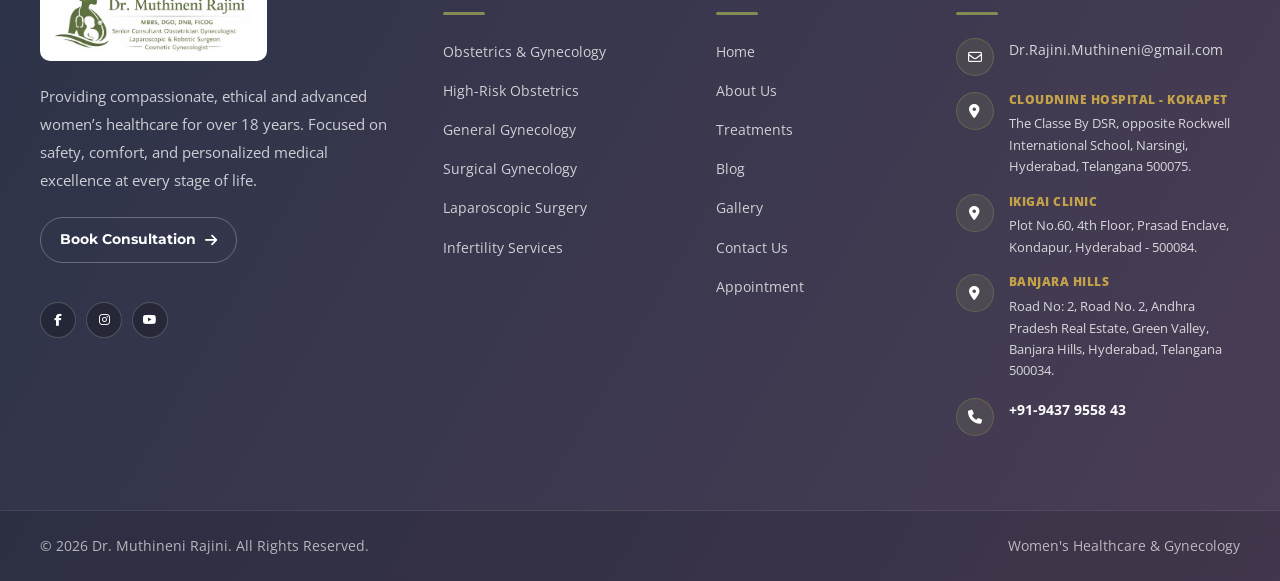
==== commit 46d7e859: "updated code" ====
--- a/index.html
+++ b/index.html
@@ -74,17 +74,60 @@
             <div class="home-hero-overlay"></div>
 
             <div class="container home-hero-container">
-
-                <div class="home-hero-content">
+                <!-- <div class="hero-content"> -->
+    <div class="home-hero-content hero-content">
+
+    <h1>
+        Dr. Muthineni Rajini
+    </h1>
+
+    <h2>
+        Senior Consultant Obstetrician &amp; Gynaecologist
+    </h2>
+
+    <h3>
+        18+ Years of Experience
+    </h3>
+
+    <p class="hero-specialities">
+        High-Risk Pregnancy <span>•</span>
+        Infertility <span>•</span>
+        Laparoscopic &amp; Hysteroscopic Surgery <span>•</span>
+        Robotic Surgery <span>•</span>
+        Cosmetic Gynaecology
+    </p>
+
+    <p class="hero-qualifications">
+        MBBS <span>|</span>
+        DGO <span>|</span>
+        DNB <span>|</span>
+        FICOG
+    </p>
+
+    <p class="hero-description">
+        Advanced Expertise in Women’s Health, High-Risk Obstetrics &amp;
+        Minimally Invasive Gynaecological Surgery.
+    </p>
+
+    <div class="home-hero-actions">
+
+    <a href="appointment.html" class="home-primary-btn">
+        <i class="fa-solid fa-calendar-check"></i>
+        Book an Appointment
+    </a>
+
+    <a href="about.html" class="home-outline-btn">
+        About Dr. Rajini
+    </a>
+
+</div>
+
+</div>
+                <!-- <div class="home-hero-content">
 
                     <div class="home-hero-eyebrow">
                         WOMEN'S HEALTHCARE WITH COMPASSION
                     </div>
-
-                    <!-- <h1>
-                        Dr. Muthineni Rajini
-                        <span>Women's Healthcare</span>
-                    </h1> -->
                     <h1>
                         Dr. Muthineni Rajini
                         <span>Senior Obstetrician &amp; Gynaecologist</span>
@@ -119,7 +162,7 @@
                             About Dr. Rajini
                         </a>
 
-                    </div>
+                    </div> -->
 
                 </div>
 
@@ -133,7 +176,7 @@
 
             <div class="home-hero-bg">
                 <img
-                    src="assets/images/doctor-clinical.jpg"
+                    src="assets/images/doctorclinical.png"
                     alt="Advanced Gynecological Care"
                 >
             </div>
@@ -194,7 +237,7 @@
 
             <div class="home-hero-bg">
                 <img
-                    src="assets/images/laparoscopic-surgery.jpg"
+                    src="assets/images/laparoscopic.png"
                     alt="Advanced Laparoscopic Surgery"
                 >
             </div>
@@ -401,7 +444,7 @@
                 <div class="maternal-care-image">
 
                     <img
-                        src="assets/images/d1.JPG"
+                        src="assets/images/d10.png"
                         alt="Advanced maternal and prenatal care"
                     >
 
--- a/css/style.css
+++ b/css/style.css
@@ -4059,7 +4059,7 @@
 
     .logo-image {
         width: auto;
-        height: 60px;
+        height: 77px;
         max-width: 230px;
     }
 }
--- a/css/home.css
+++ b/css/home.css
@@ -2854,4 +2854,417 @@
         font-size: 19px;
     }
 
+}
+
+/* =========================================================
+   HOME HERO - UPDATED DOCTOR CONTENT
+========================================================= */
+
+.hero-content {
+    position: relative;
+    z-index: 2;
+    max-width: 760px;
+}
+
+/* Doctor Name */
+.hero-content h1 {
+    margin: 0 0 8px;
+
+    color: #ffffff;
+
+    font-family: "Playfair Display", Georgia, serif;
+    font-size: clamp(42px, 4vw, 66px);
+    font-weight: 700;
+    line-height: 1.05;
+}
+
+/* Main Designation */
+.hero-content h2 {
+    margin: 0 0 12px;
+
+    color: #e5c04d;
+
+    font-family: "Playfair Display", Georgia, serif;
+    font-size: clamp(30px, 3vw, 48px);
+    font-weight: 700;
+    line-height: 1.12;
+}
+
+/* Experience */
+.hero-content h3 {
+    margin: 0 0 14px;
+
+    color: #ffffff;
+
+    font-family: "Montserrat", sans-serif;
+    font-size: 19px;
+    font-weight: 700;
+}
+
+/* Specialities */
+.hero-specialities {
+    max-width: 750px;
+    margin: 0 0 12px;
+
+    color: #f5f5f5;
+
+    font-family: "Open Sans", sans-serif;
+    font-size: 16px;
+    font-weight: 500;
+    line-height: 1.7;
+}
+
+.hero-specialities span {
+    display: inline-block;
+    margin: 0 5px;
+
+    color: #e5c04d;
+    font-weight: 700;
+}
+
+/* Qualifications */
+.hero-qualifications {
+    margin: 0 0 12px;
+
+    color: #ffffff;
+
+    font-family: "Montserrat", sans-serif;
+    font-size: 17px;
+    font-weight: 700;
+    line-height: 1.5;
+}
+
+.hero-qualifications span {
+    margin: 0 7px;
+    color: #e5c04d;
+}
+
+/* Bottom Description */
+.hero-description {
+    max-width: 720px;
+    margin: 0 0 24px;
+
+    color: rgba(255, 255, 255, 0.92);
+
+    font-family: "Open Sans", sans-serif;
+    font-size: 16px;
+    line-height: 1.65;
+}
+
+/* Buttons */
+.hero-buttons {
+    display: flex;
+    align-items: center;
+    flex-wrap: wrap;
+    gap: 14px;
+}
+
+
+/* =========================================================
+   TABLET
+========================================================= */
+
+@media (max-width: 991px) {
+
+    .hero-content {
+        max-width: 650px;
+    }
+
+    .hero-content h1 {
+        font-size: 45px;
+    }
+
+    .hero-content h2 {
+        font-size: 35px;
+    }
+
+    .hero-content h3 {
+        font-size: 17px;
+    }
+
+    .hero-specialities,
+    .hero-description {
+        font-size: 15px;
+    }
+
+    .hero-qualifications {
+        font-size: 16px;
+    }
+}
+
+
+/* =========================================================
+   MOBILE
+========================================================= */
+
+@media (max-width: 767px) {
+
+    .hero-content {
+        width: 100%;
+        max-width: 100%;
+    }
+
+    .hero-content h1 {
+        margin-bottom: 7px;
+        font-size: 34px;
+        line-height: 1.1;
+    }
+
+    .hero-content h2 {
+        margin-bottom: 10px;
+        font-size: 27px;
+        line-height: 1.18;
+    }
+
+    .hero-content h3 {
+        margin-bottom: 12px;
+        font-size: 16px;
+    }
+
+    .hero-specialities {
+        margin-bottom: 10px;
+        font-size: 14px;
+        line-height: 1.65;
+    }
+
+    .hero-specialities span {
+        margin: 0 3px;
+    }
+
+    .hero-qualifications {
+        margin-bottom: 10px;
+        font-size: 15px;
+        line-height: 1.5;
+    }
+
+    .hero-description {
+        margin-bottom: 20px;
+        font-size: 14px;
+        line-height: 1.6;
+    }
+
+    .hero-buttons {
+        gap: 10px;
+    }
+}
+
+
+/* =========================================================
+   SMALL MOBILE
+========================================================= */
+
+@media (max-width: 480px) {
+
+    .hero-content h1 {
+        font-size: 30px;
+    }
+
+    .hero-content h2 {
+        font-size: 24px;
+    }
+
+    .hero-content h3 {
+        font-size: 15px;
+    }
+
+    .hero-specialities,
+    .hero-description {
+        font-size: 13px;
+    }
+
+    .hero-qualifications {
+        font-size: 14px;
+    }
+
+    .hero-buttons {
+        flex-direction: column;
+        align-items: flex-start;
+    }
+}
+/* =========================================================
+   FINAL HERO RESPONSIVE ALIGNMENT FIX
+   Same alignment for all 3 slides
+========================================================= */
+
+/* Tablet */
+@media (max-width: 991px) {
+
+    .home-hero-container {
+        width: calc(100% - 48px);
+        margin-left: auto;
+        margin-right: auto;
+
+        display: flex;
+        align-items: center;
+        justify-content: flex-start;
+    }
+
+    .home-hero-content,
+    .hero-content {
+        width: 100%;
+        max-width: 680px;
+
+        margin-left: 0;
+        margin-right: auto;
+
+        text-align: left;
+    }
+
+    .home-hero-content h1,
+    .home-hero-content h2,
+    .home-hero-content h3,
+    .home-hero-content p,
+    .hero-content h1,
+    .hero-content h2,
+    .hero-content h3,
+    .hero-content p {
+        text-align: left;
+    }
+
+    .home-hero-actions {
+        justify-content: flex-start;
+    }
+}
+
+
+/* Mobile */
+@media (max-width: 767px) {
+
+    .home-hero-container {
+        width: calc(100% - 40px);
+
+        margin-left: auto;
+        margin-right: auto;
+
+        padding-left: 0;
+        padding-right: 0;
+
+        display: flex;
+        align-items: center;
+        justify-content: flex-start;
+    }
+
+    .home-hero-content,
+    .hero-content {
+        width: 100%;
+        max-width: 100%;
+
+        margin: 0;
+
+        text-align: left;
+    }
+
+    .home-hero-content h1,
+    .home-hero-content h2,
+    .home-hero-content h3,
+    .home-hero-content p,
+    .hero-content h1,
+    .hero-content h2,
+    .hero-content h3,
+    .hero-content p,
+    .hero-specialities,
+    .hero-qualifications,
+    .hero-description {
+        text-align: left;
+    }
+
+    .home-hero-actions {
+        justify-content: flex-start;
+        align-items: center;
+    }
+}
+
+
+/* Small Mobile */
+@media (max-width: 480px) {
+
+    .home-hero-container {
+        width: calc(100% - 32px);
+    }
+
+    .home-hero-content,
+    .hero-content {
+        width: 100%;
+        max-width: 100%;
+
+        margin-left: 0;
+        margin-right: 0;
+
+        text-align: left;
+    }
+}
+/* =========================================================
+   HERO BUTTONS - KEEP SIDE BY SIDE ON MOBILE
+========================================================= */
+
+@media (max-width: 767px) {
+
+    .home-hero-actions {
+        display: flex;
+        flex-direction: row;
+        flex-wrap: nowrap;
+        align-items: center;
+        justify-content: flex-start;
+        gap: 10px;
+        width: 100%;
+    }
+
+    .home-hero-actions .home-primary-btn,
+    .home-hero-actions .home-outline-btn {
+        width: auto;
+        min-width: 0;
+        min-height: 46px;
+
+        padding: 10px 14px;
+
+        font-size: 14px !important;
+        white-space: nowrap;
+    }
+}
+
+
+@media (max-width: 480px) {
+
+    .home-hero-actions {
+        flex-direction: row;
+        flex-wrap: nowrap;
+        gap: 8px;
+    }
+
+    .home-hero-actions .home-primary-btn,
+    .home-hero-actions .home-outline-btn {
+        width: auto;
+        flex: 0 0 auto;
+
+        padding: 8px 10px;
+
+        font-size: 12px !important;
+    }
+}
+/* Mobile - reduce only bottom space after hero content */
+@media (max-width: 767px) {
+    .home-hero-container {
+        align-items: flex-start !important;
+        padding-top: 35px !important;
+        padding-bottom: 15px !important;
+    }
+
+    .home-hero {
+        height: auto !important;
+        min-height: 0 !important;
+    }
+
+    .home-hero-track,
+    .home-hero-slide {
+        min-height: 430px !important;
+        height: 430px !important;
+    }
+}
+
+@media (max-width: 480px) {
+    .home-hero-track,
+    .home-hero-slide {
+        min-height: 480px !important;
+        height: 440px !important;
+    }
 }
--- a/css/contact.css
+++ b/css/contact.css
@@ -97,13 +97,19 @@
 
     overflow: hidden;
 
-    background:
+    /* background:
         linear-gradient(
             110deg,
             #575e32 0%,
             #737b3d 55%,
             #8a7d3f 100%
-        );
+        ); */
+        background: linear-gradient(
+        110deg,
+        #575a32 0%,
+        #6b6f3d 55%,
+        #8a7b3f 100%
+    );
 
     color: #ffffff;
 }
@@ -1222,11 +1228,11 @@
 
     grid-template-columns:
         repeat(
-            2,
+            3,
             minmax(0, 1fr)
         );
 
-    gap: 24px;
+    gap: 20px;
 
     width: 100%;
 }
@@ -1513,6 +1519,10 @@
             68px;
     }
 
+.contact-maps-grid {
+    grid-template-columns: repeat(2, minmax(0, 1fr));
+    gap: 20px;
+}
 
     .contact-map-frame {
         height: 285px;
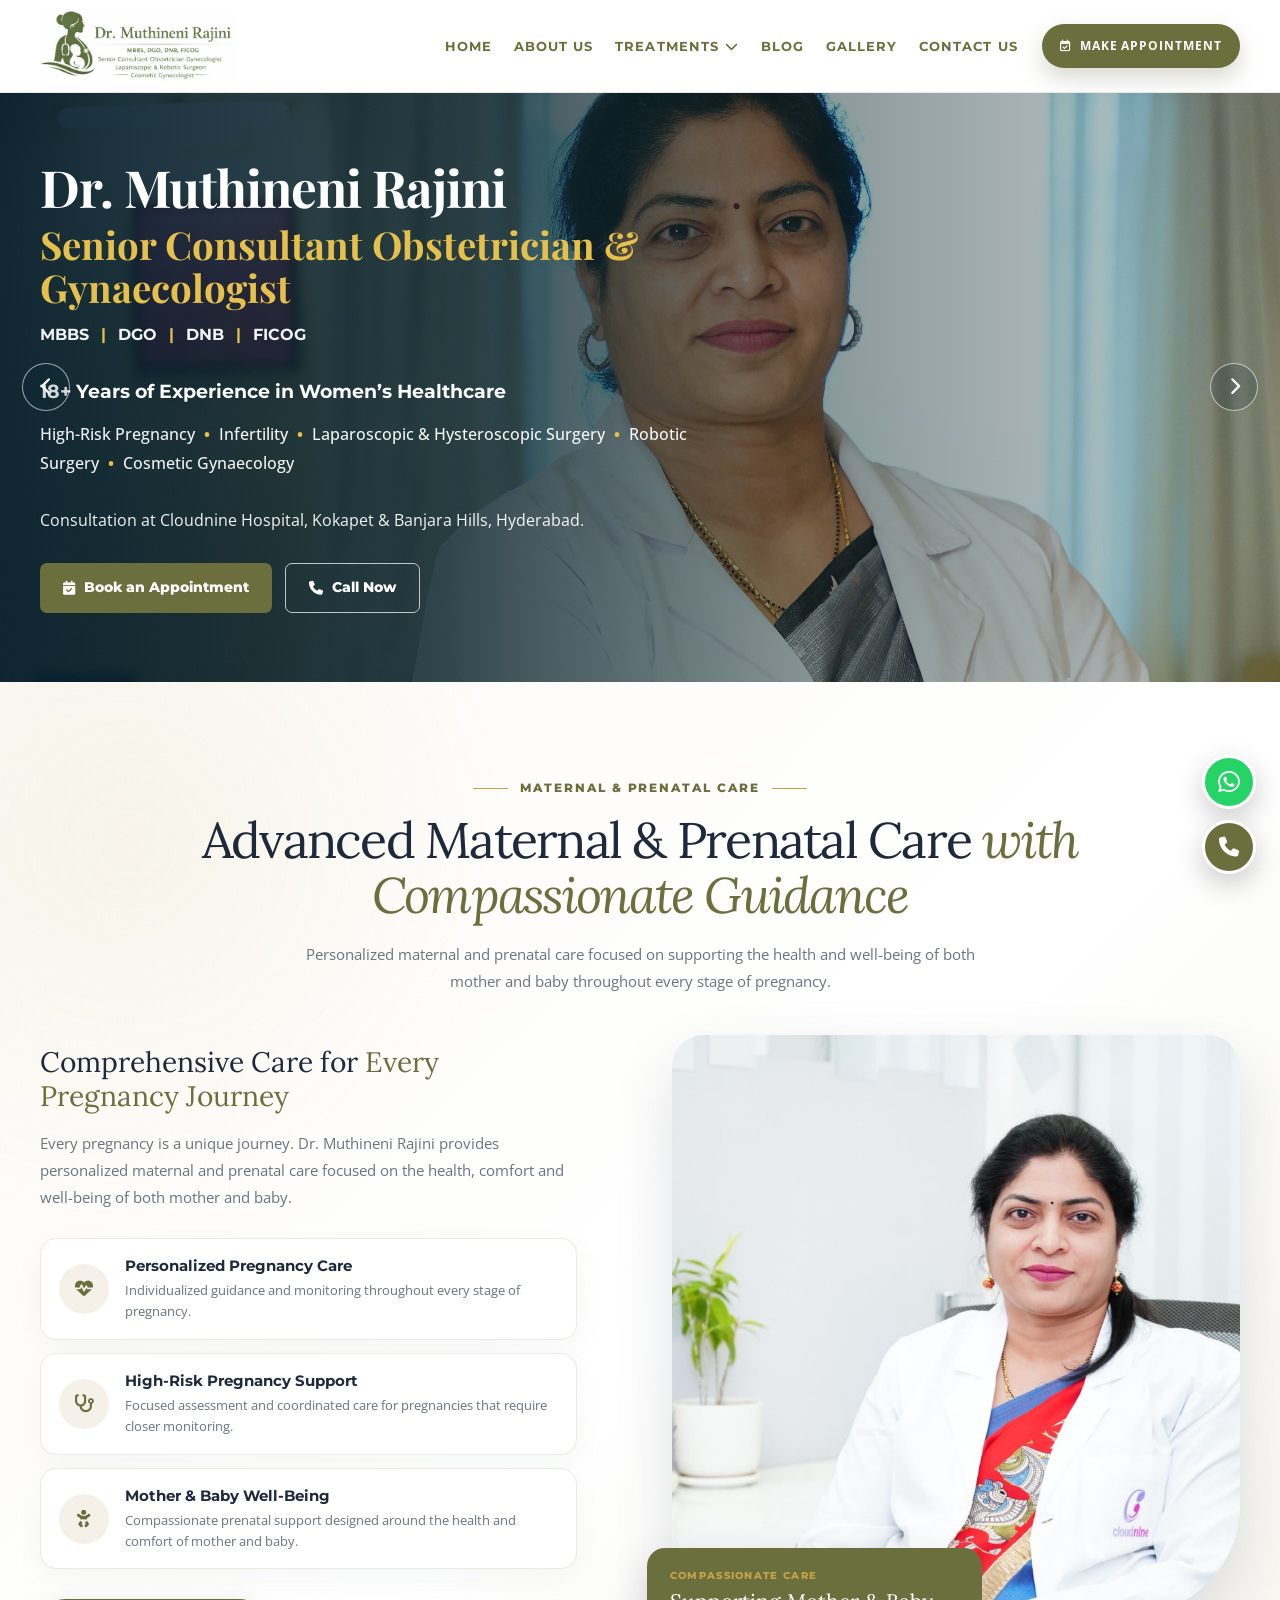
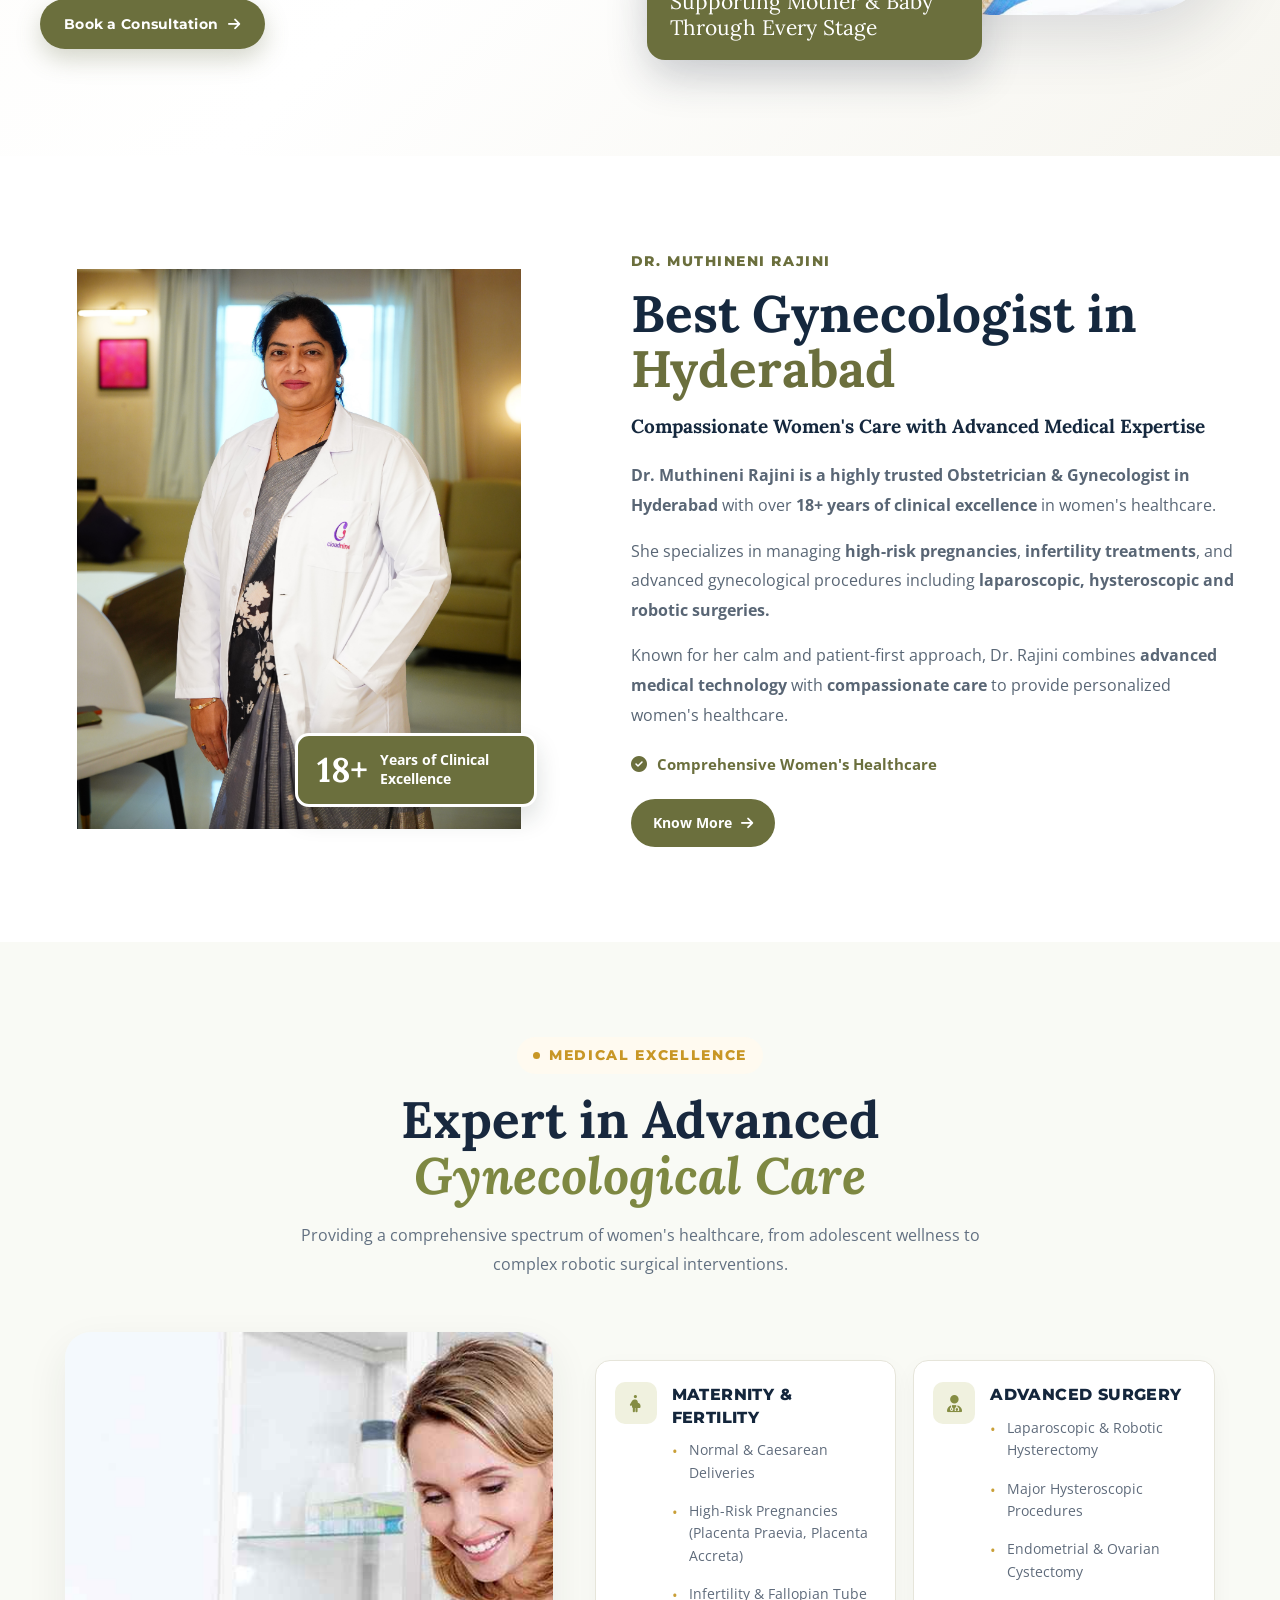
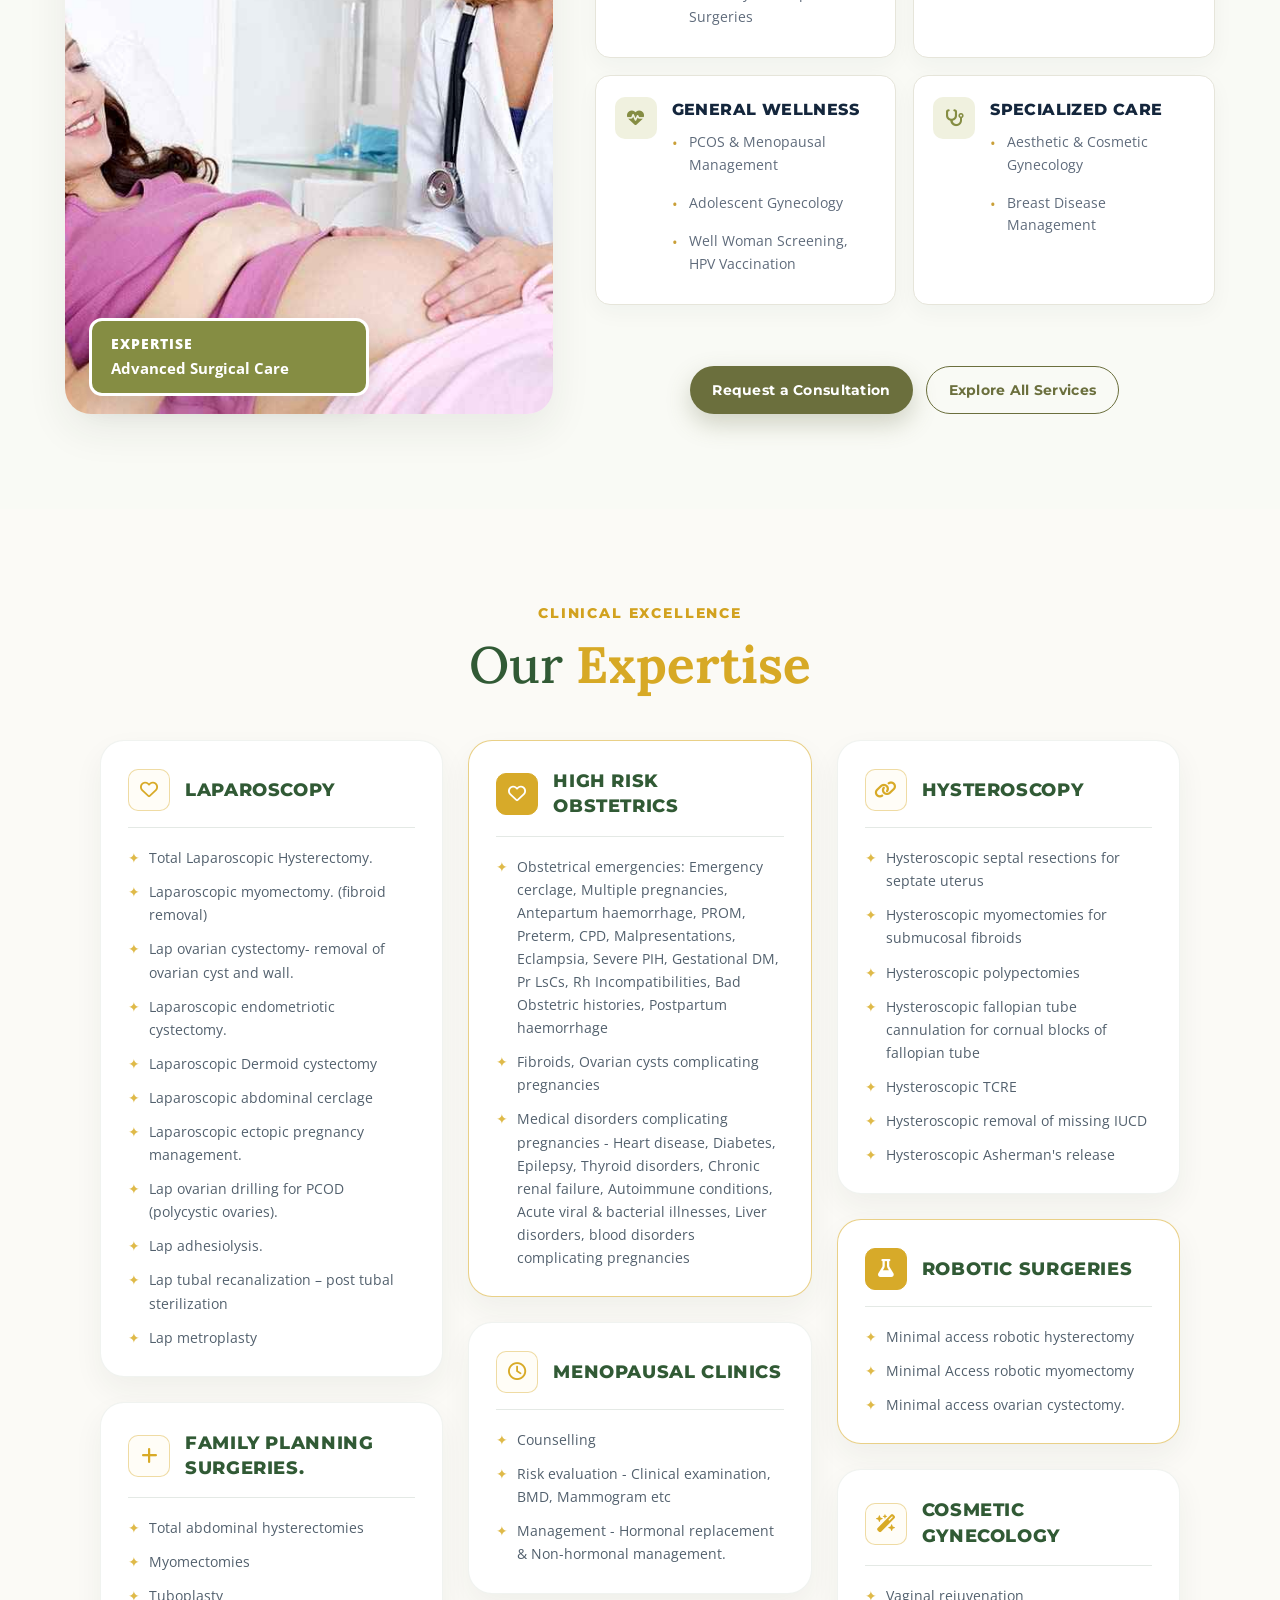
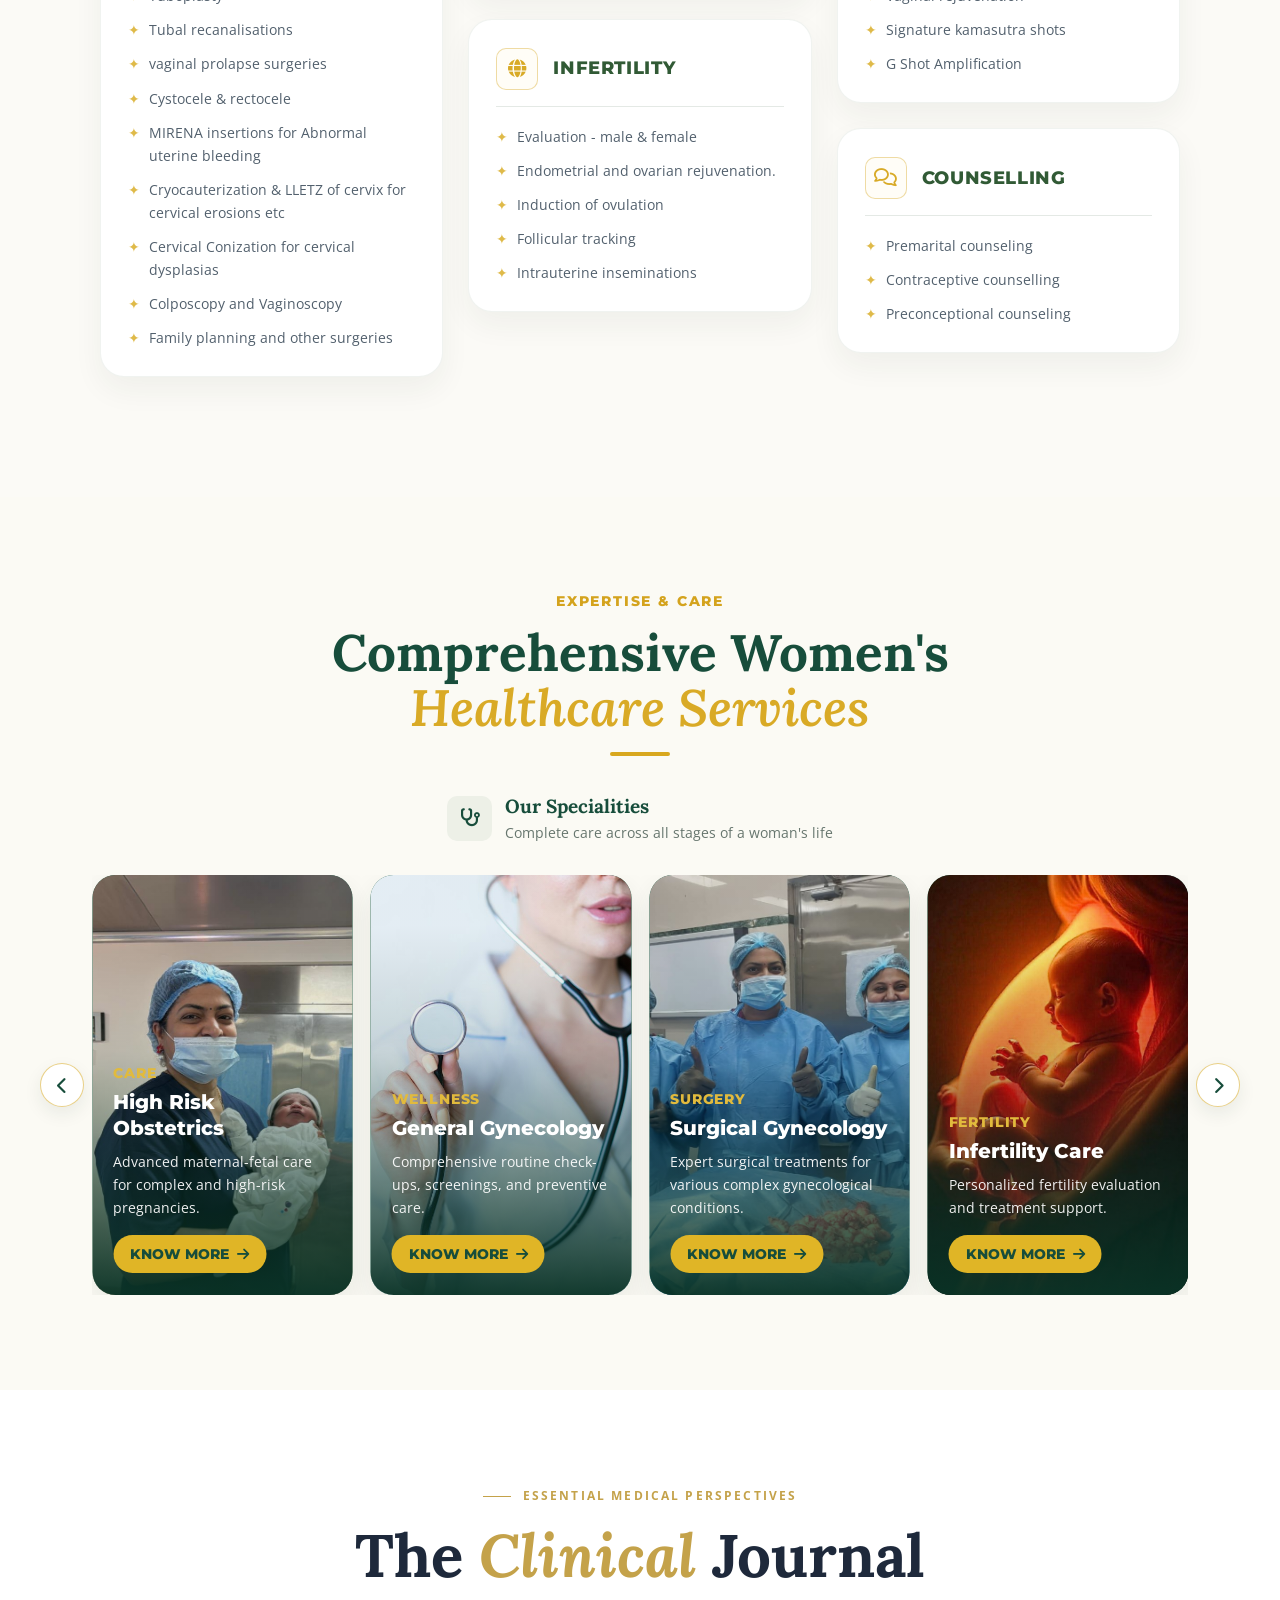
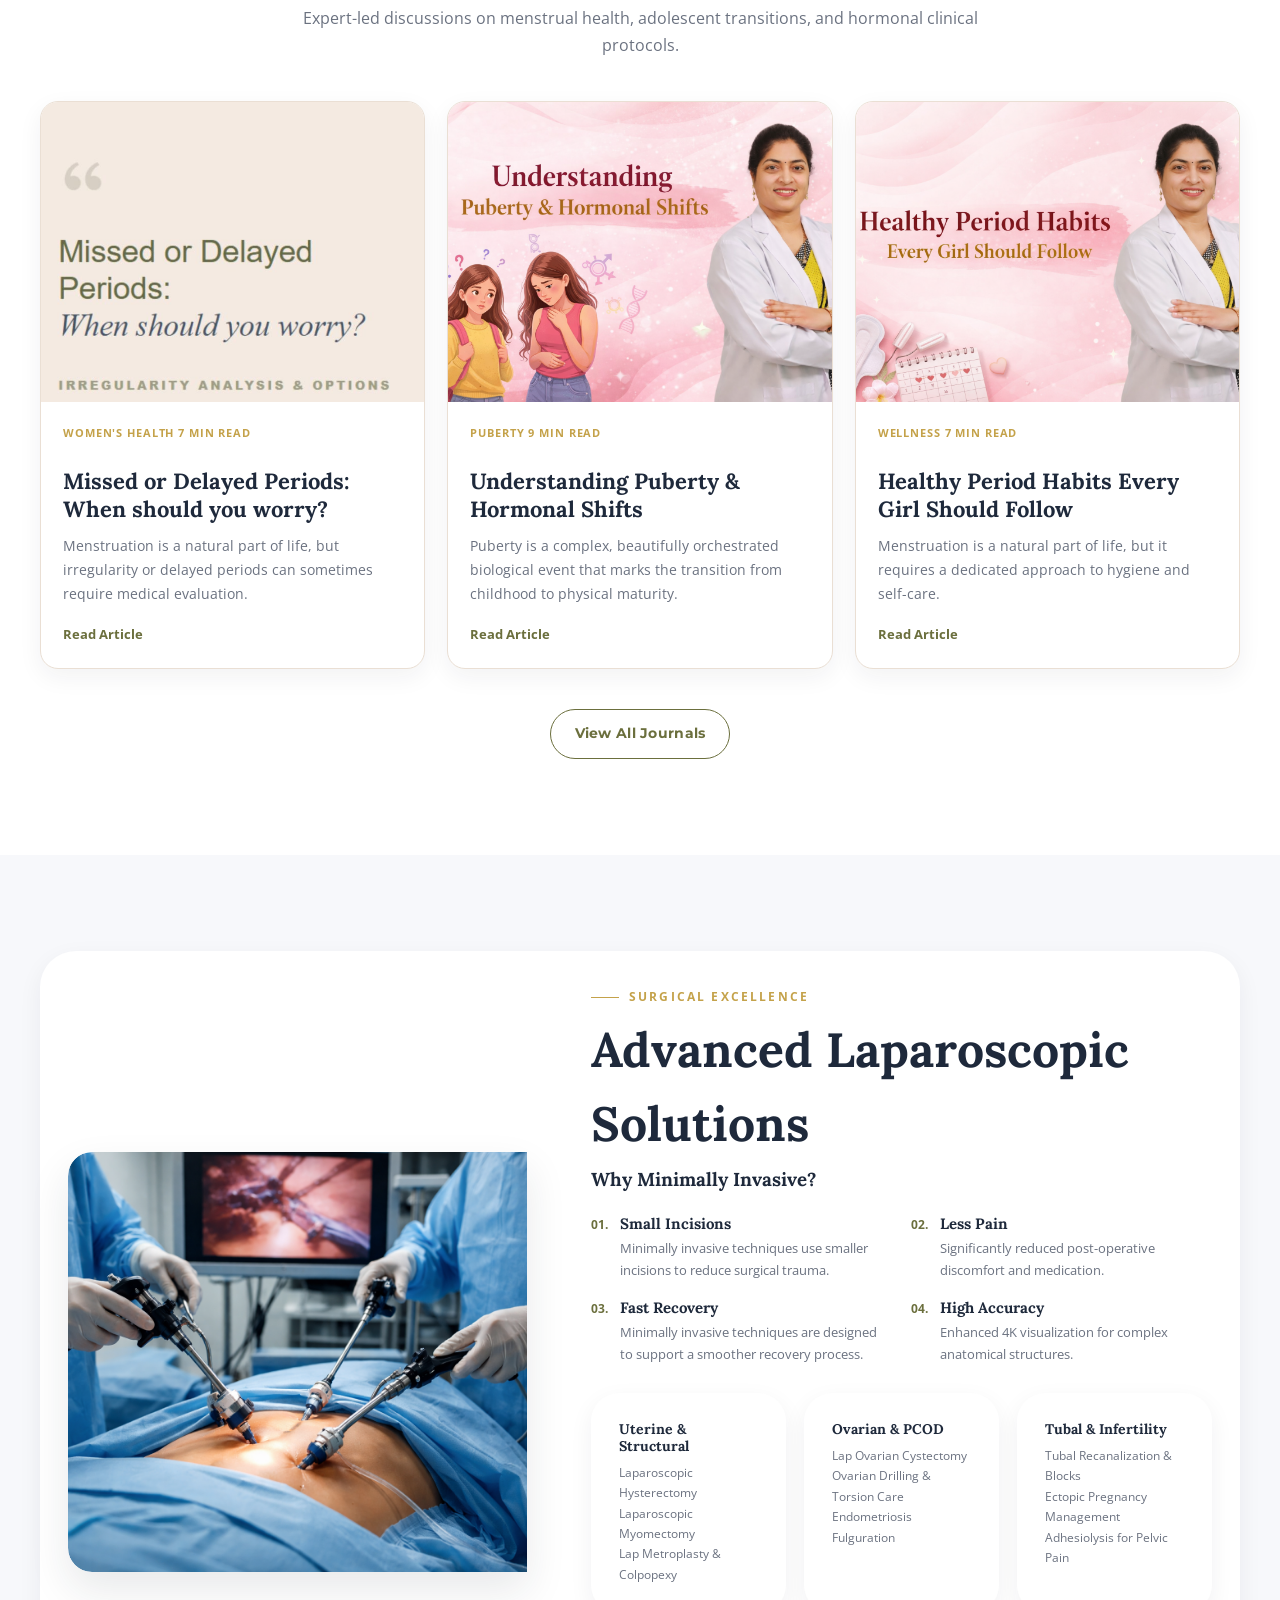
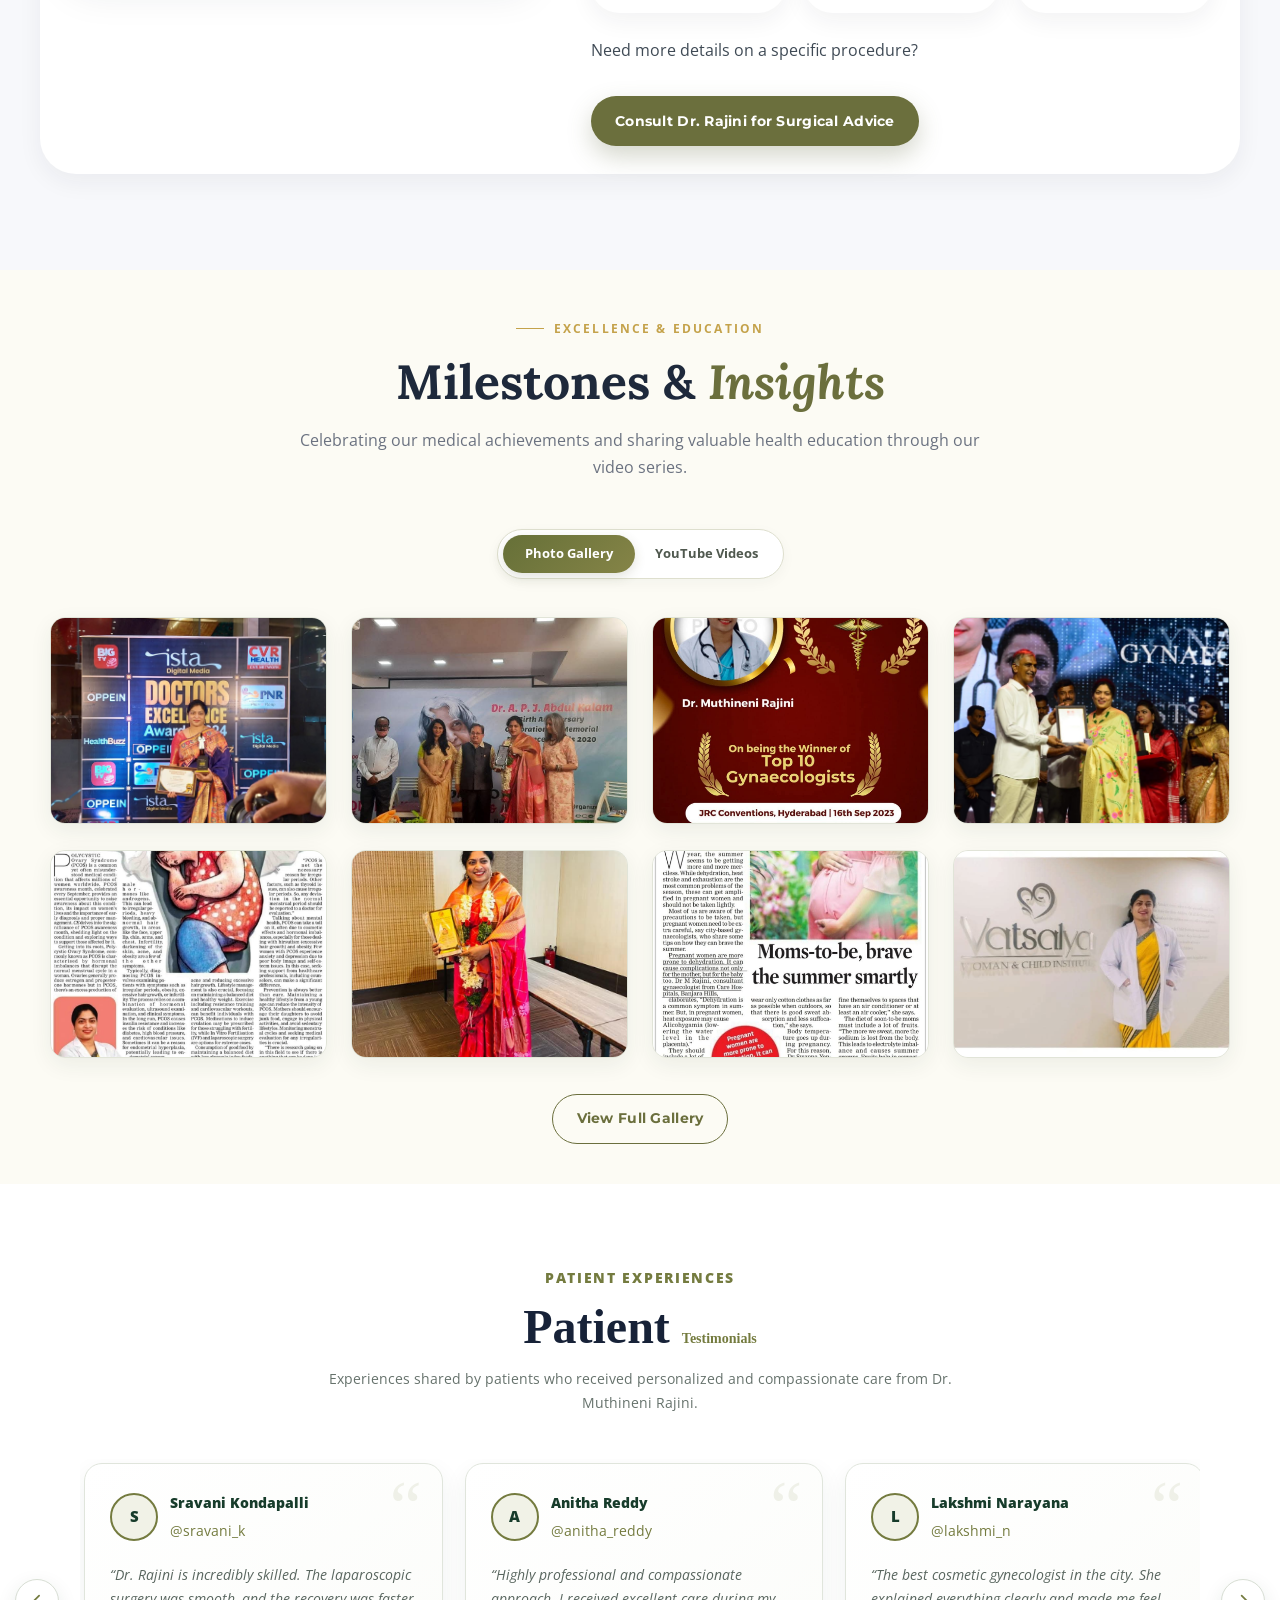
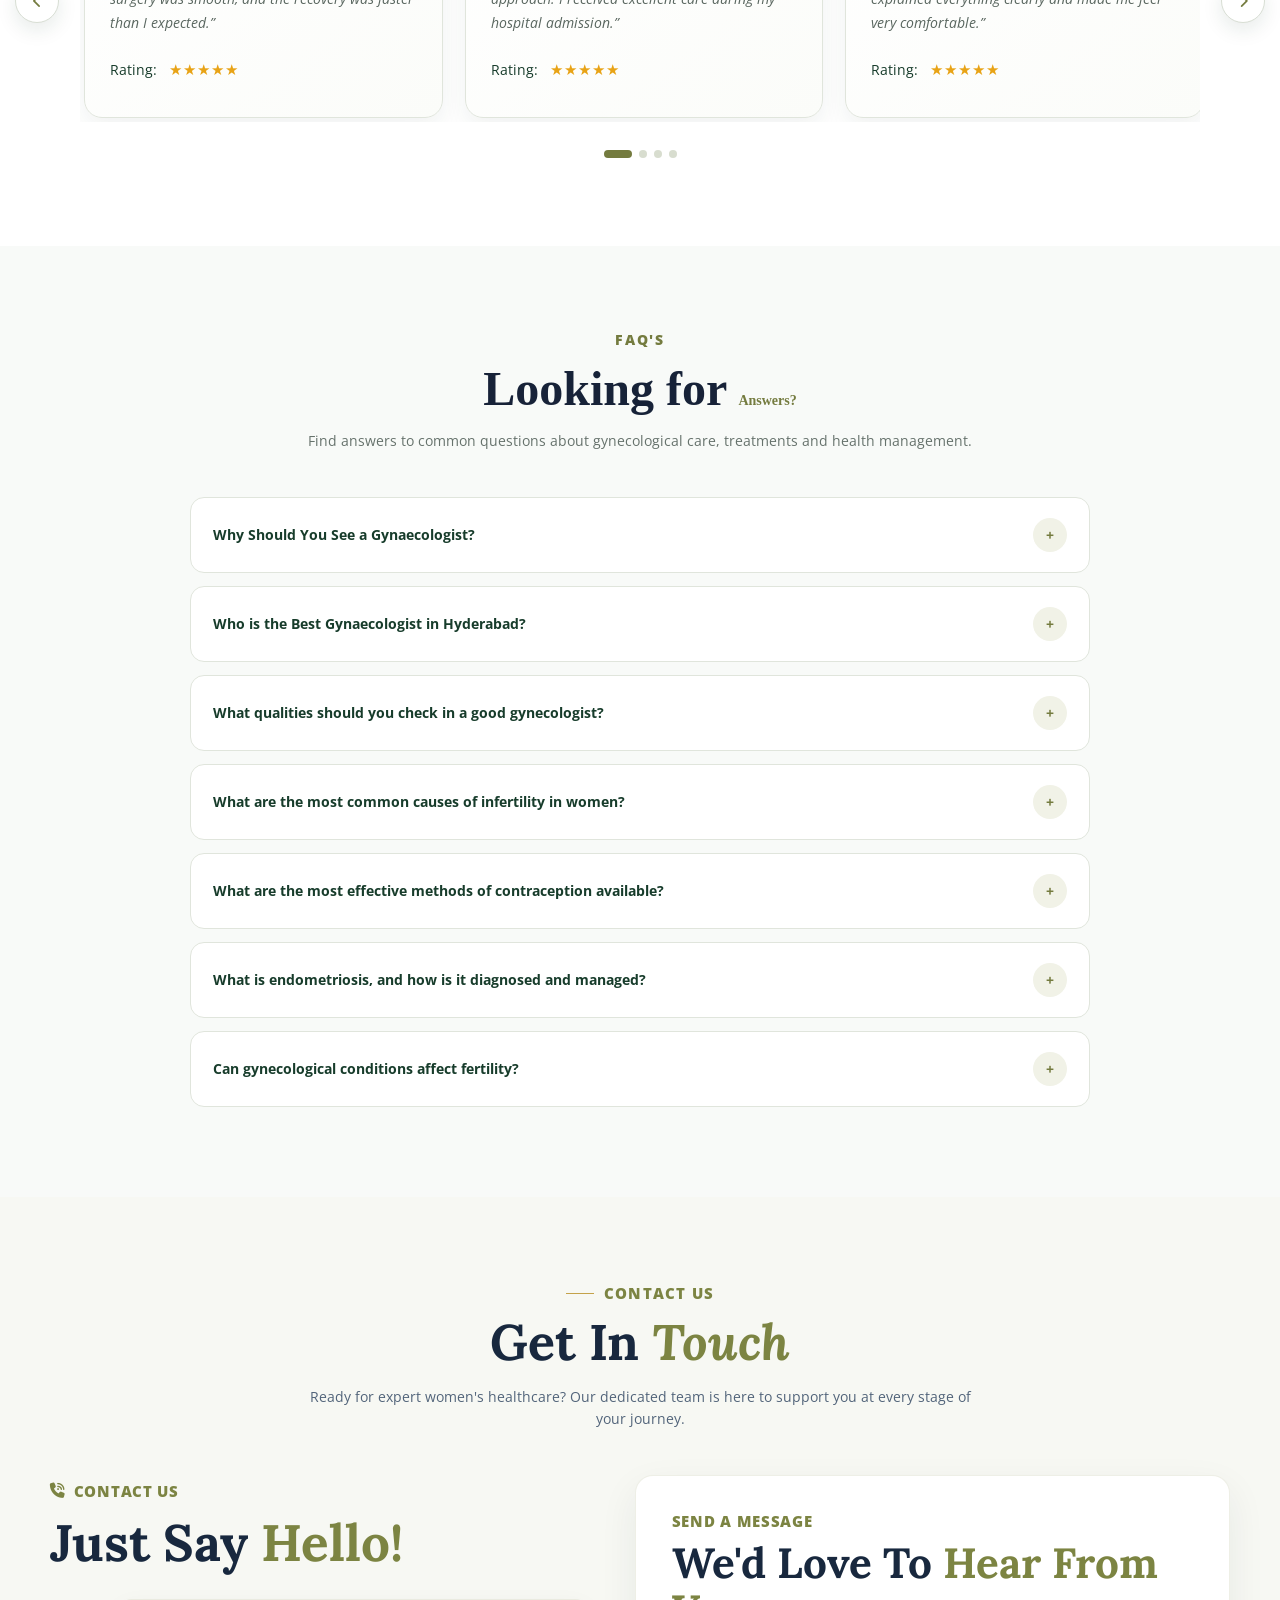
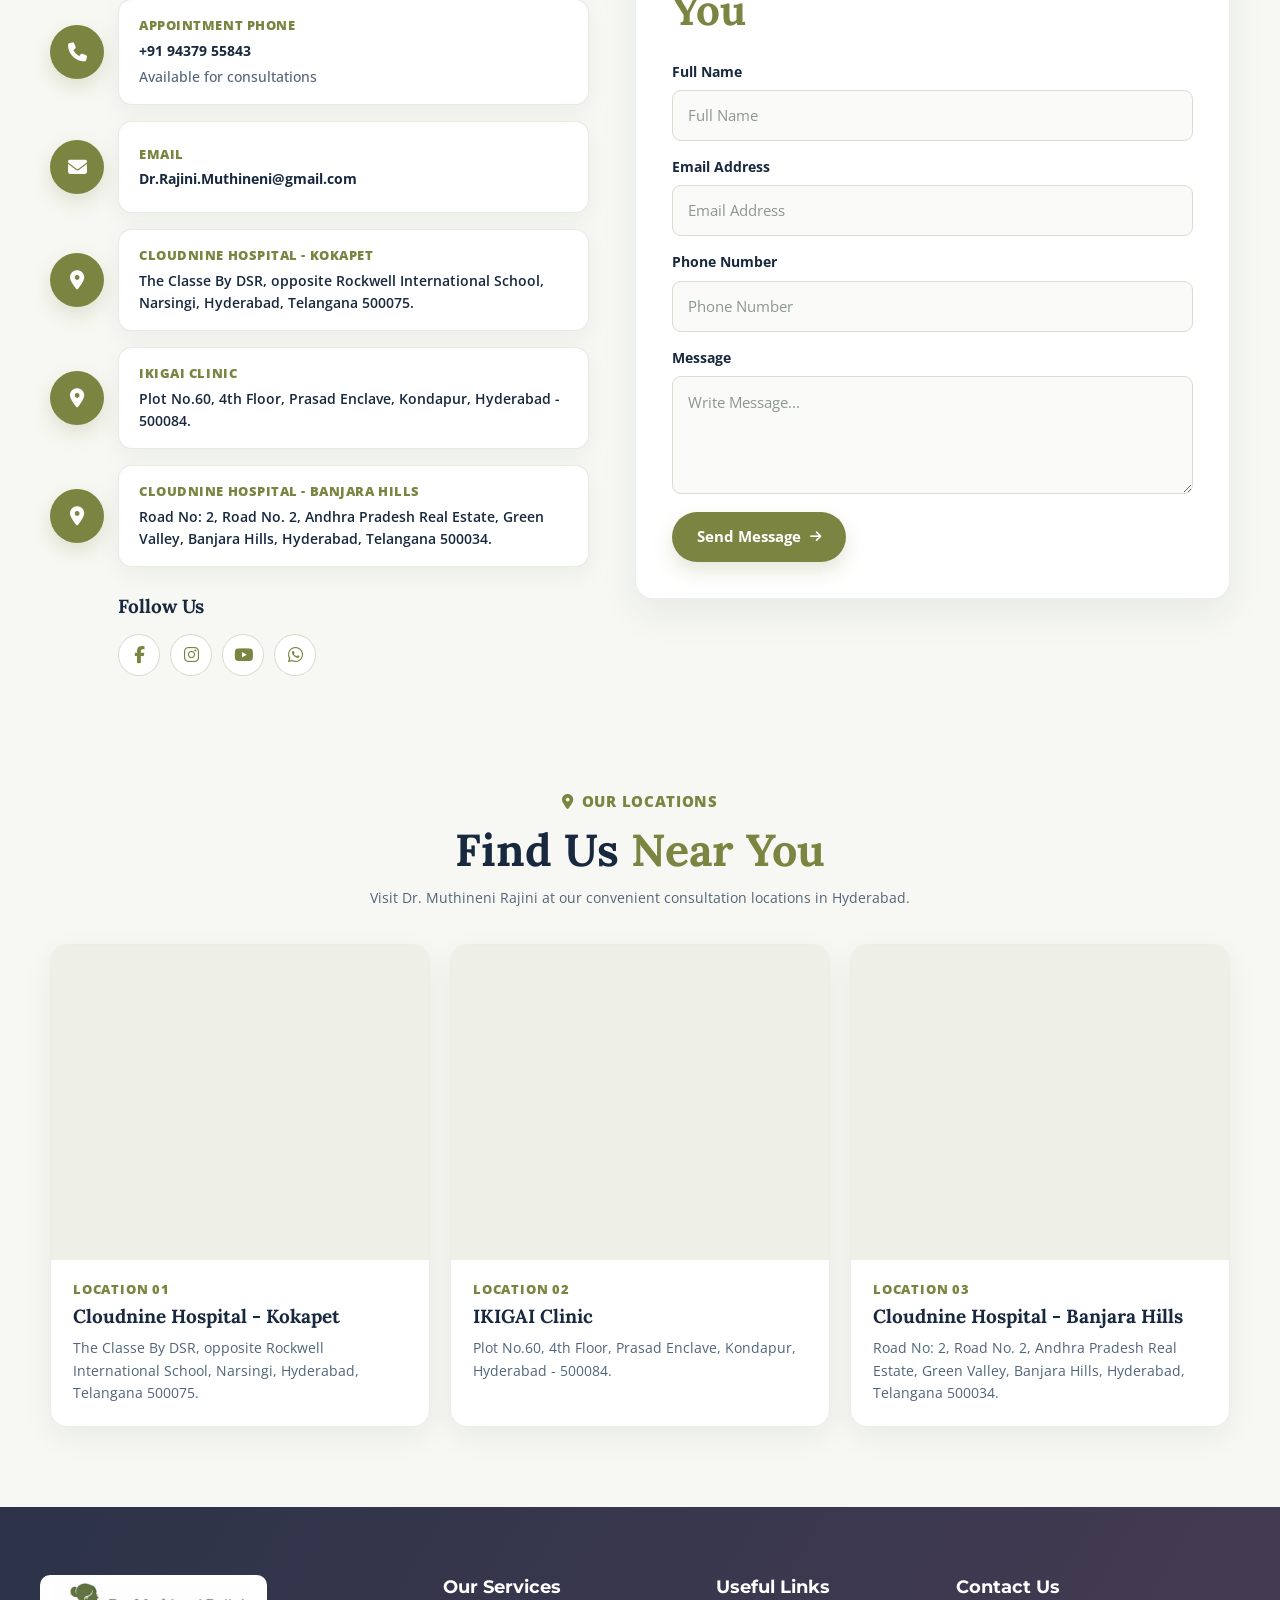
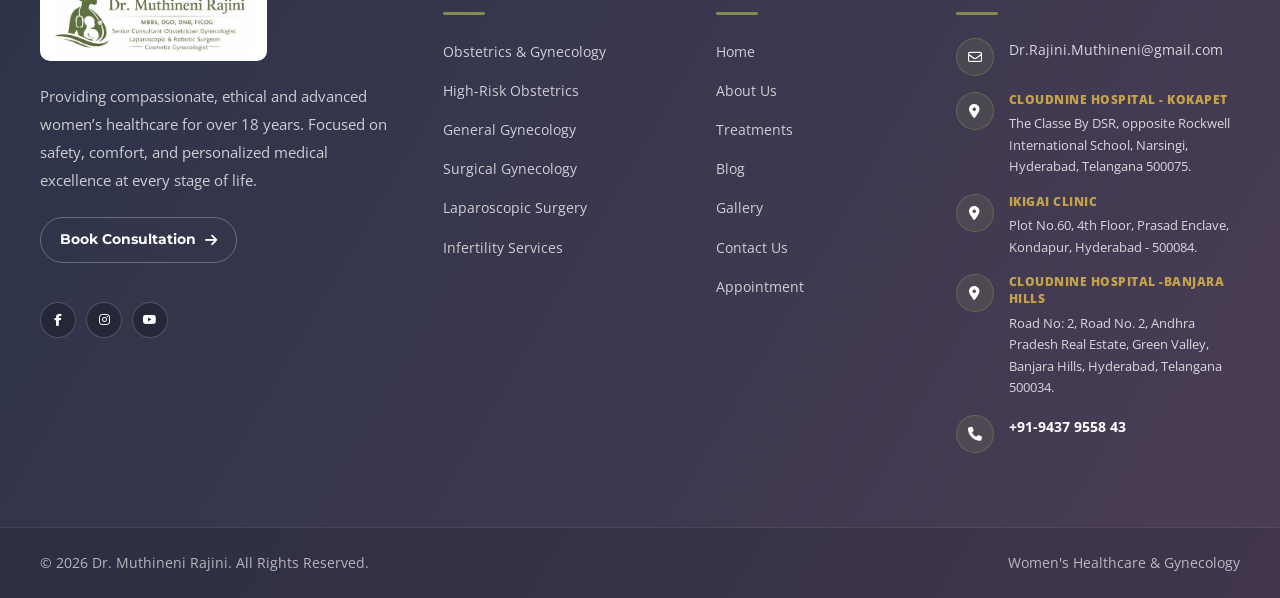
==== commit c6977a89: "updated code" ====
--- a/index.html
+++ b/index.html
@@ -84,9 +84,14 @@
     <h2>
         Senior Consultant Obstetrician &amp; Gynaecologist
     </h2>
-
+<p class="hero-qualifications">
+        MBBS <span>|</span>
+        DGO <span>|</span>
+        DNB <span>|</span>
+        FICOG
+    </p>
     <h3>
-        18+ Years of Experience
+        18+ Years of Experience in Women’s Healthcare
     </h3>
 
     <p class="hero-specialities">
@@ -97,16 +102,15 @@
         Cosmetic Gynaecology
     </p>
 
-    <p class="hero-qualifications">
+    <!-- <p class="hero-qualifications">
         MBBS <span>|</span>
         DGO <span>|</span>
         DNB <span>|</span>
         FICOG
-    </p>
+    </p> -->
 
     <p class="hero-description">
-        Advanced Expertise in Women’s Health, High-Risk Obstetrics &amp;
-        Minimally Invasive Gynaecological Surgery.
+        Consultation at Cloudnine Hospital, Kokapet & Banjara Hills, Hyderabad.
     </p>
 
     <div class="home-hero-actions">
@@ -115,10 +119,13 @@
         <i class="fa-solid fa-calendar-check"></i>
         Book an Appointment
     </a>
-
-    <a href="about.html" class="home-outline-btn">
+    <a href="tel:+919437955843" class="home-outline-btn">
+        <i class="fa-solid fa-phone"></i>
+        Call Now
+    </a>
+    <!-- <a href="about.html" class="home-outline-btn">
         About Dr. Rajini
-    </a>
+    </a> -->
 
 </div>
 
